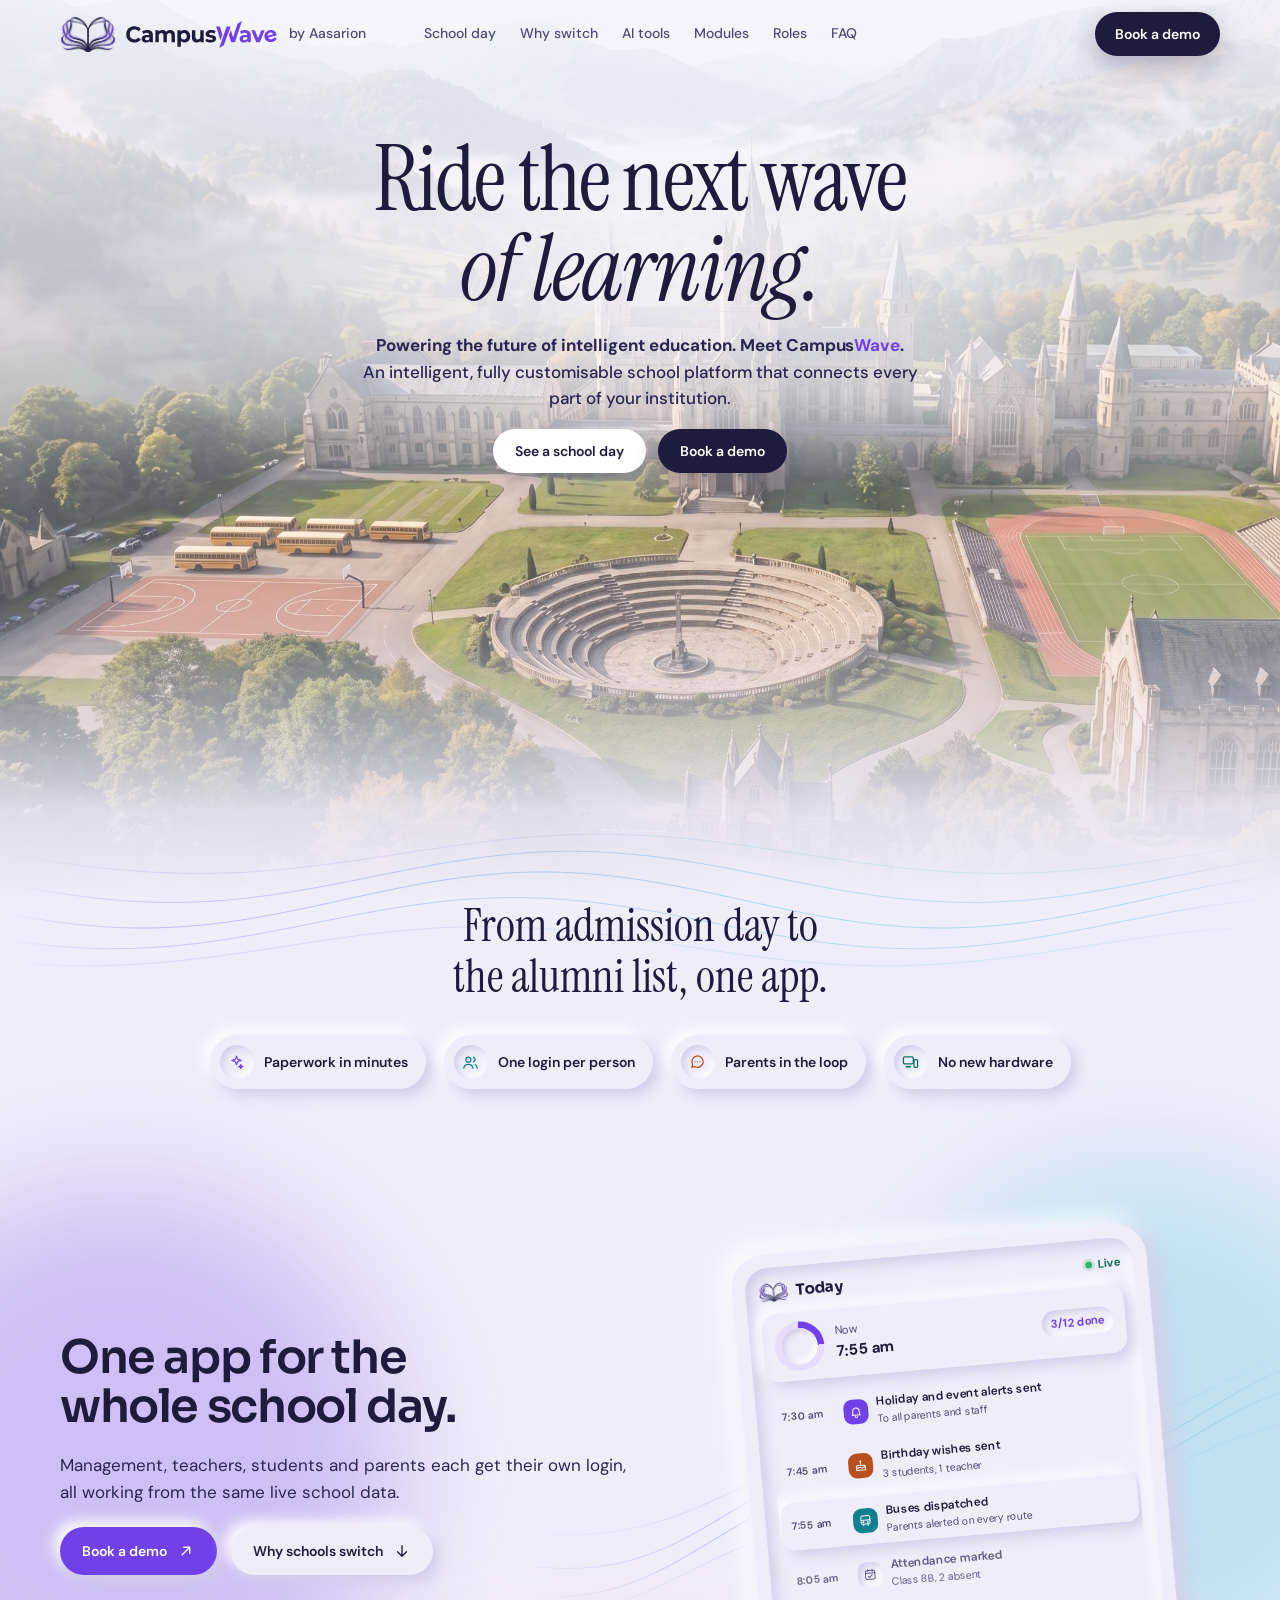
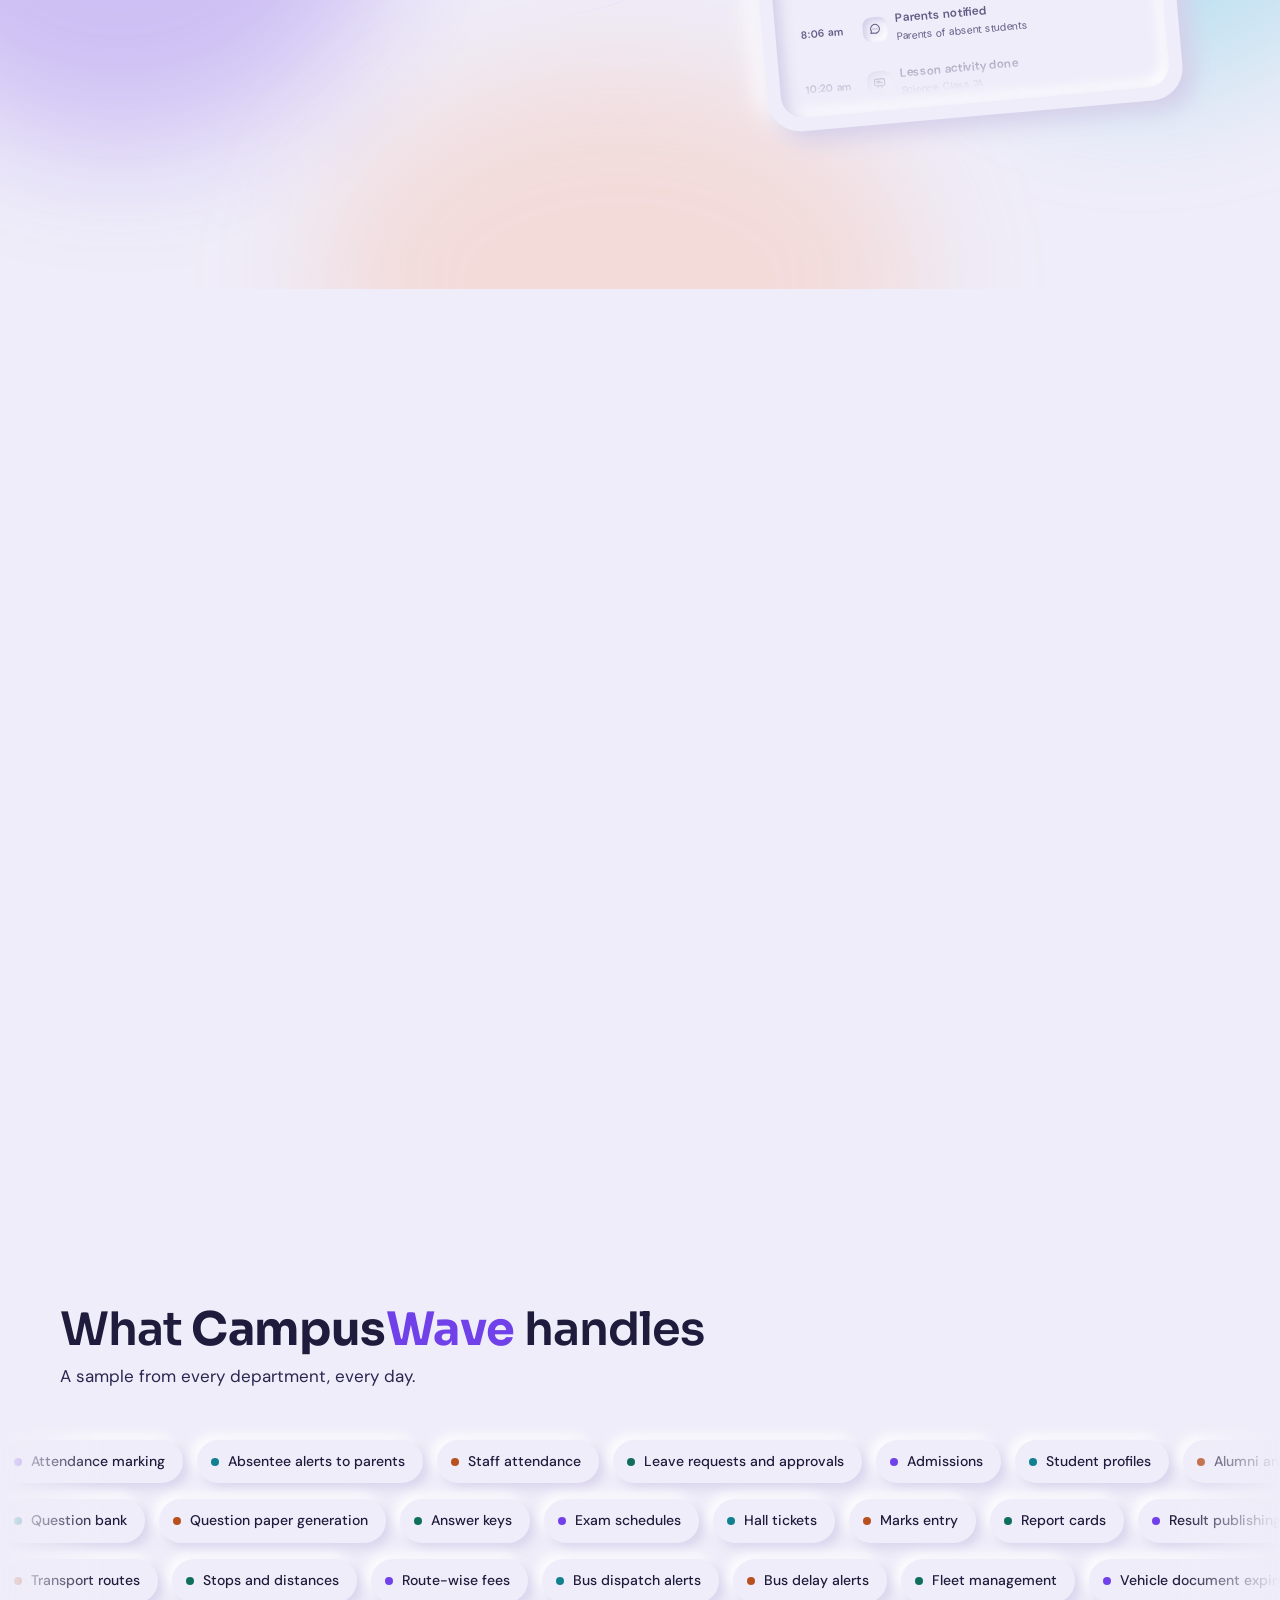
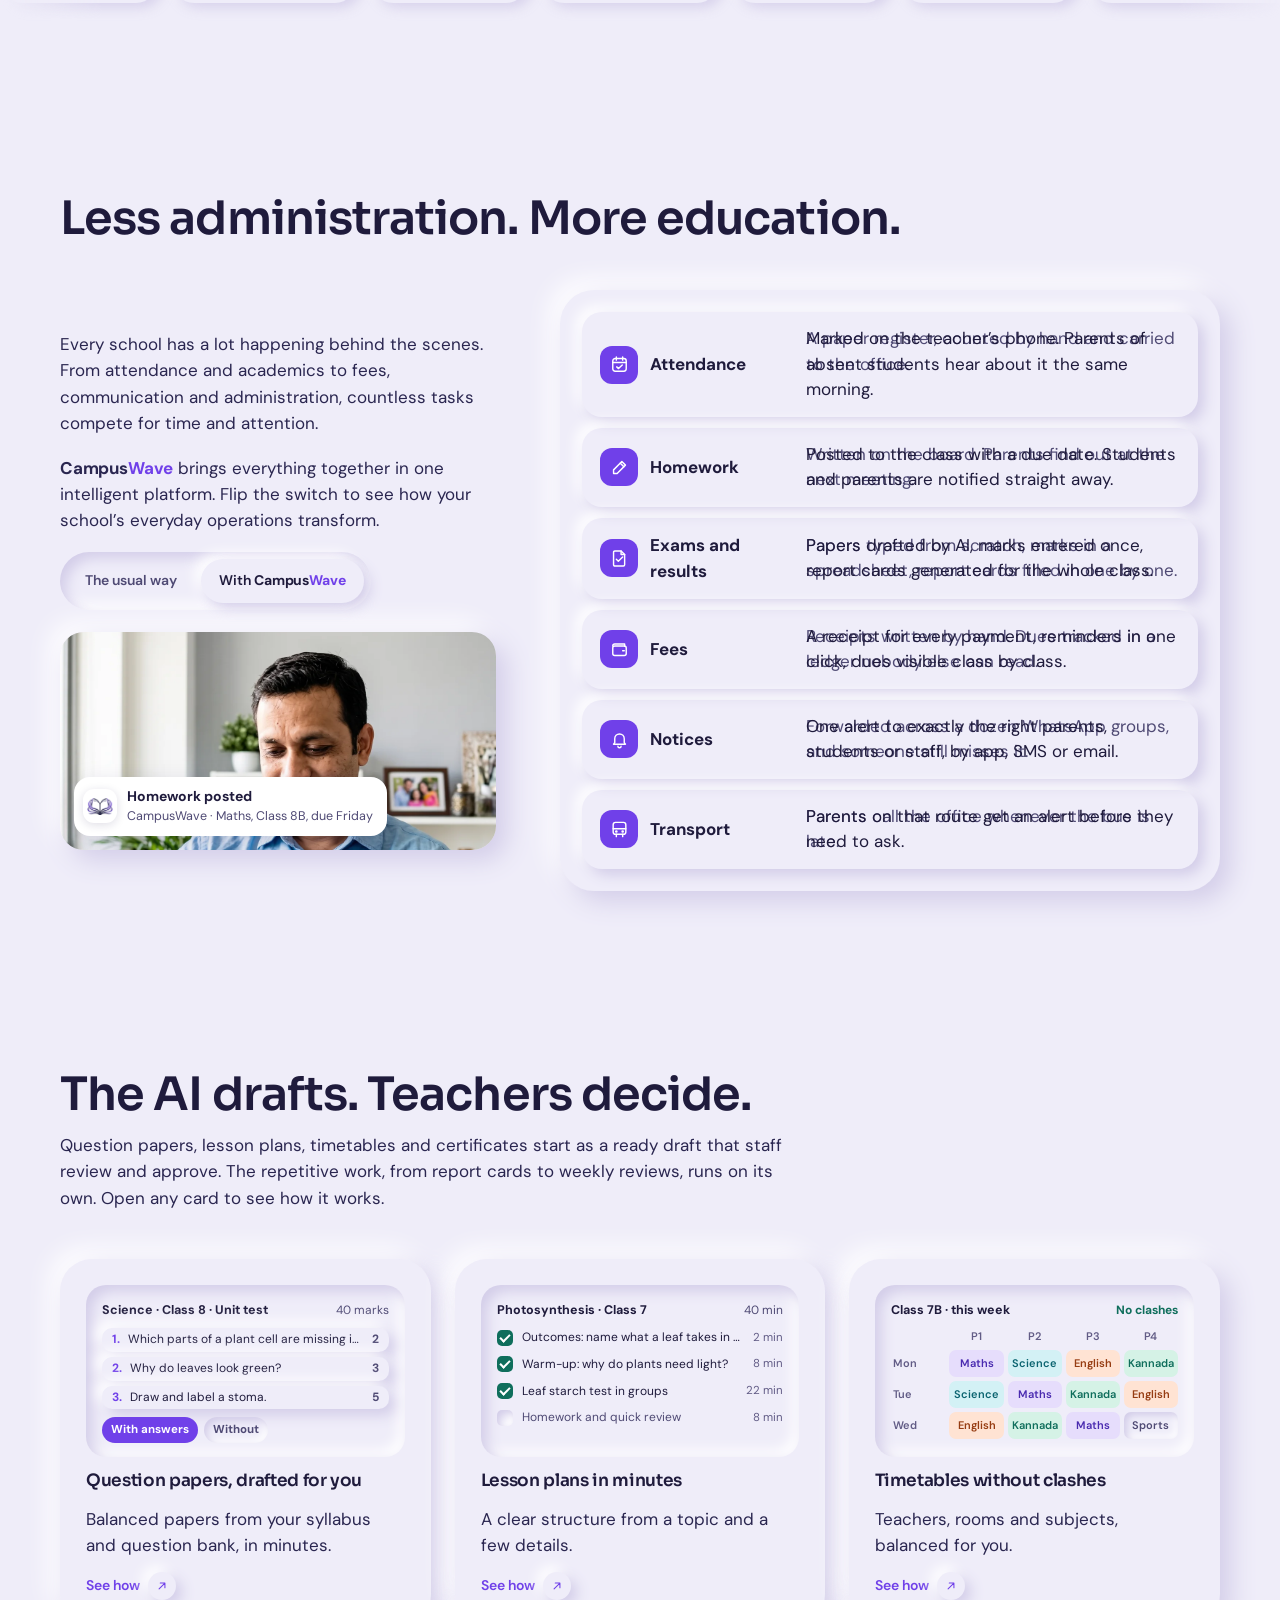
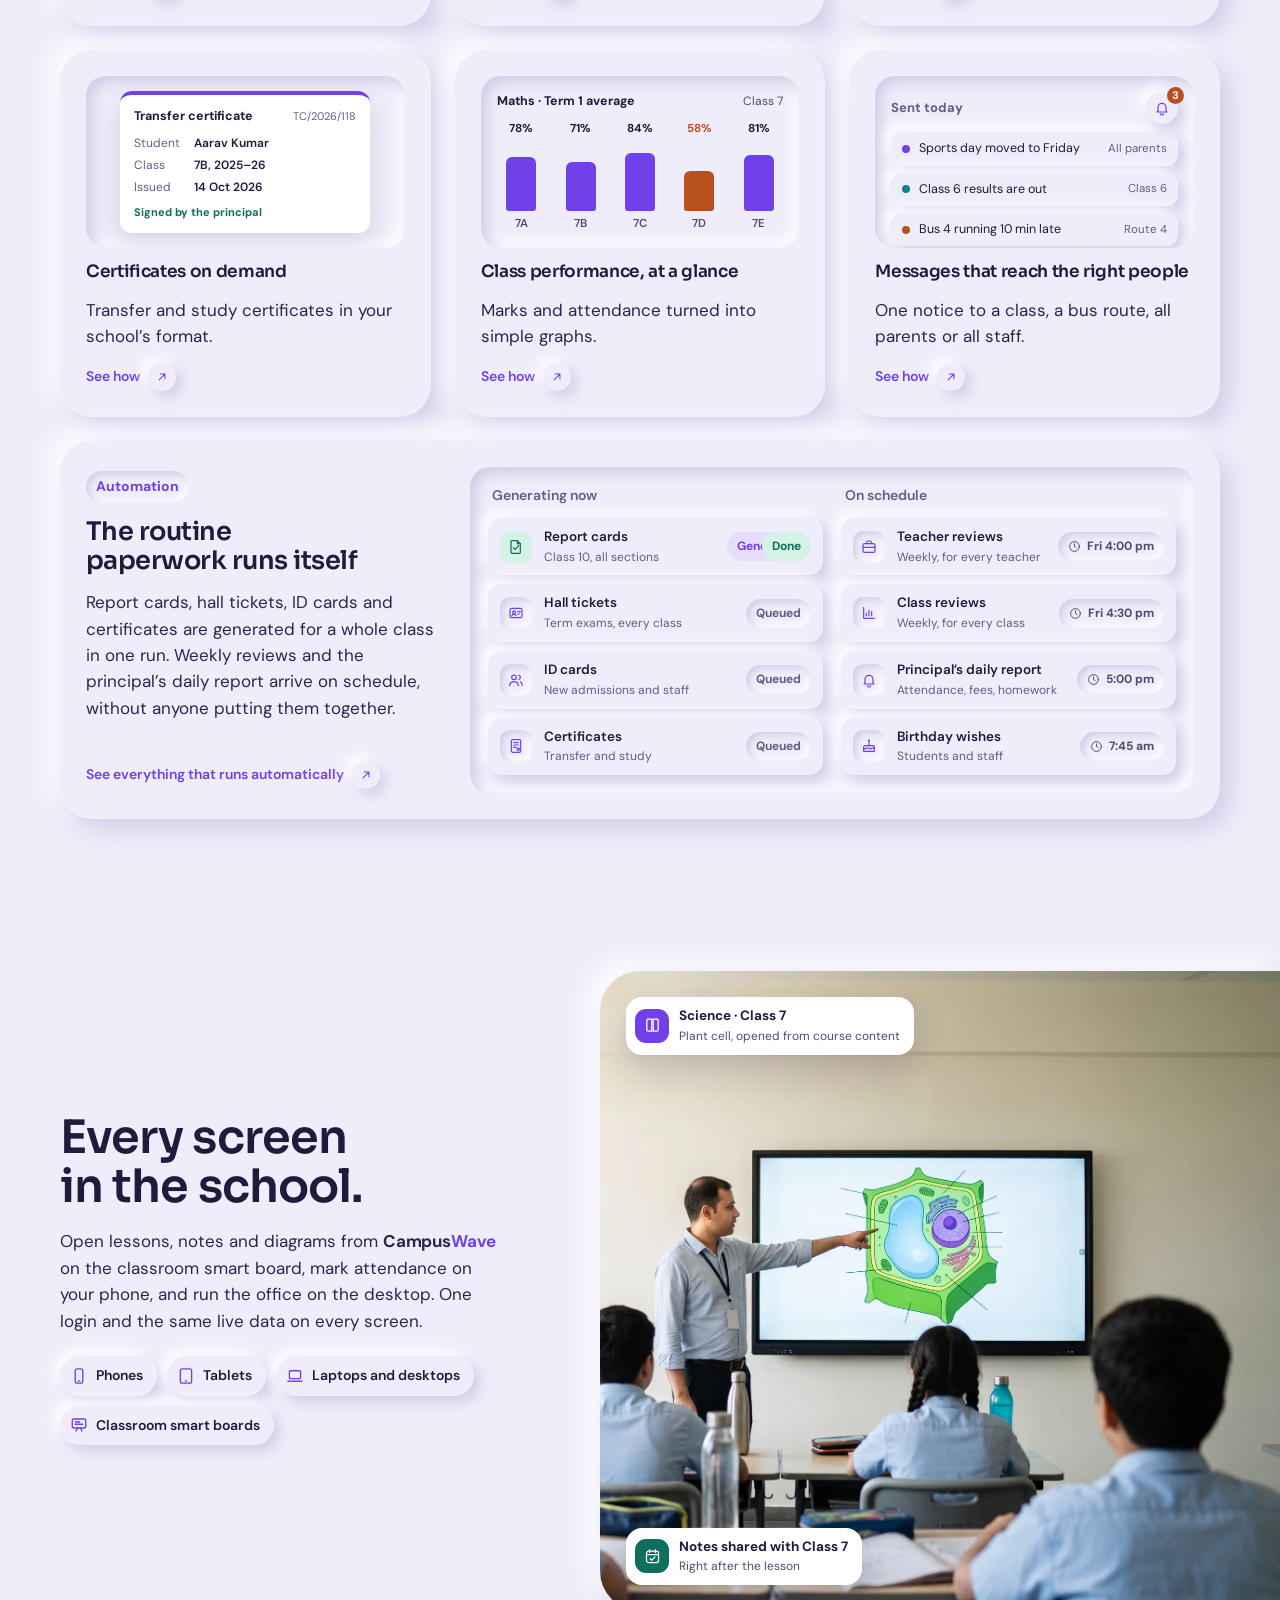
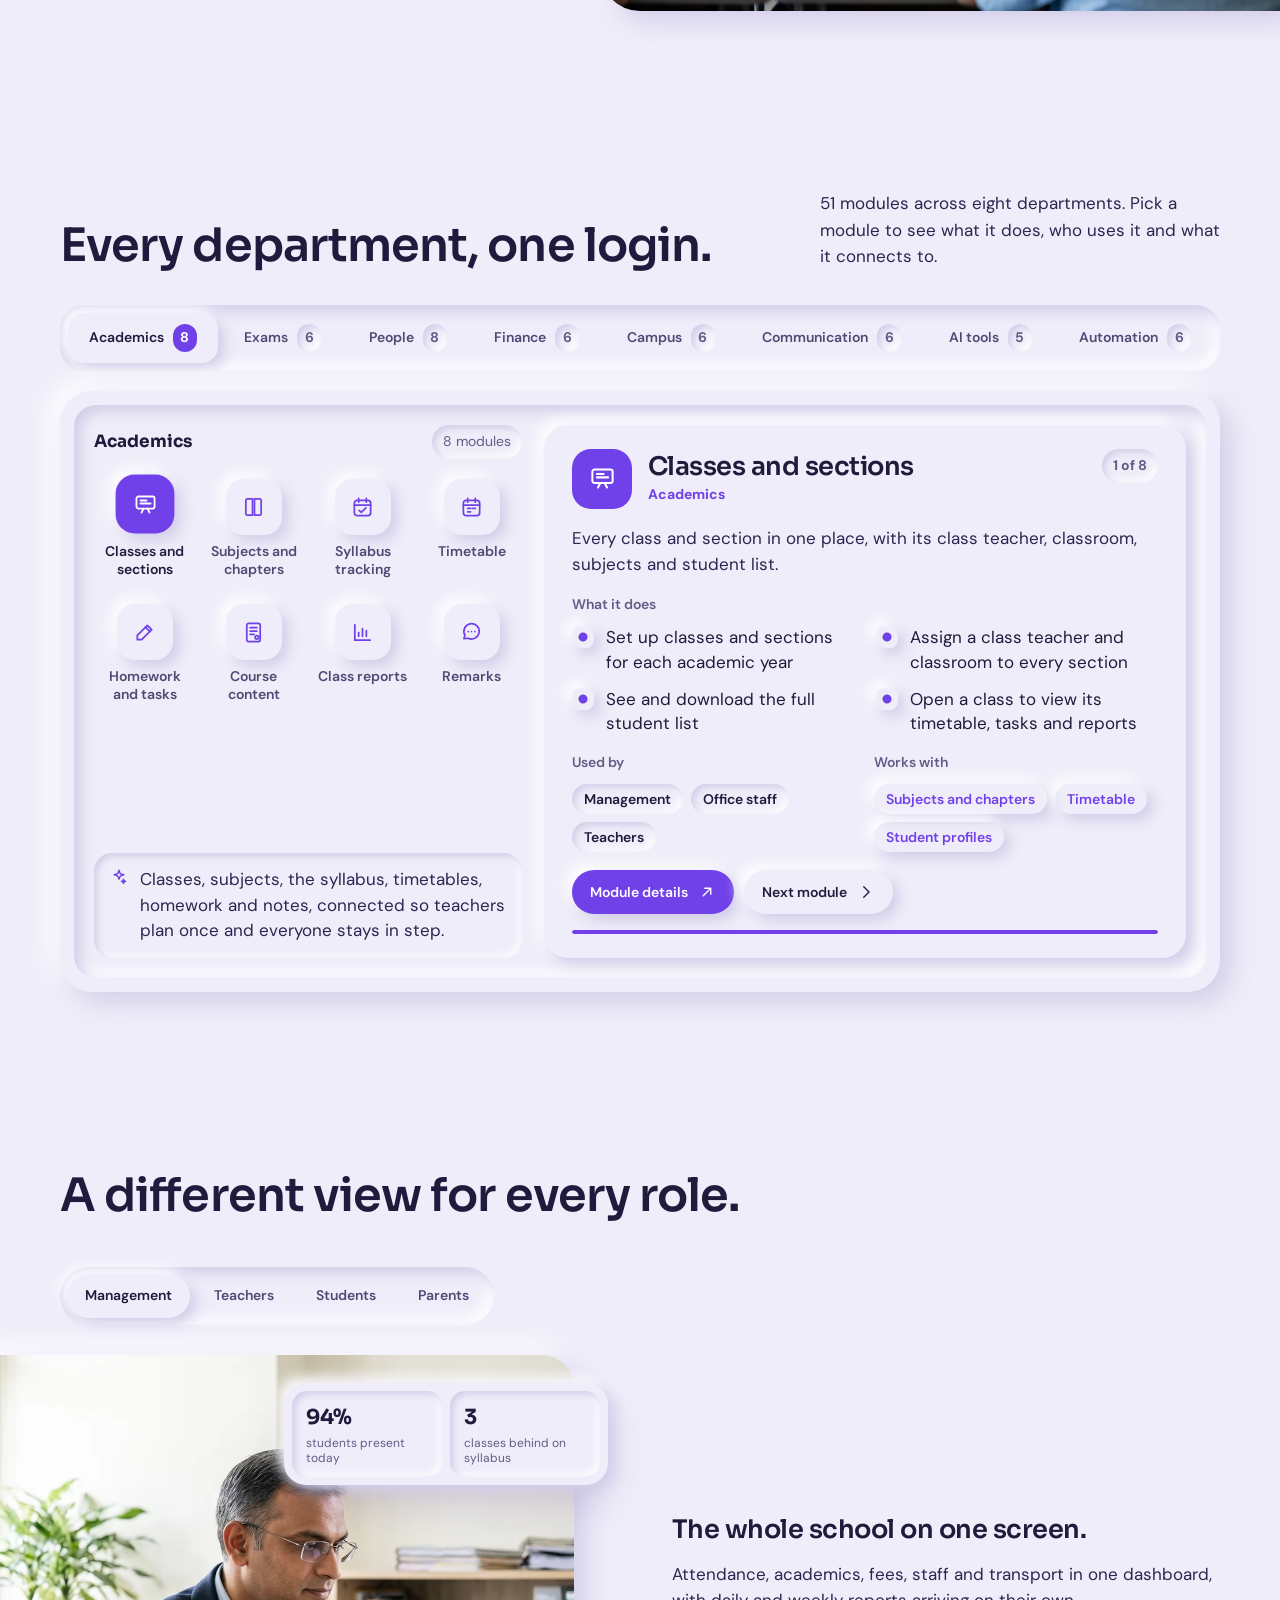
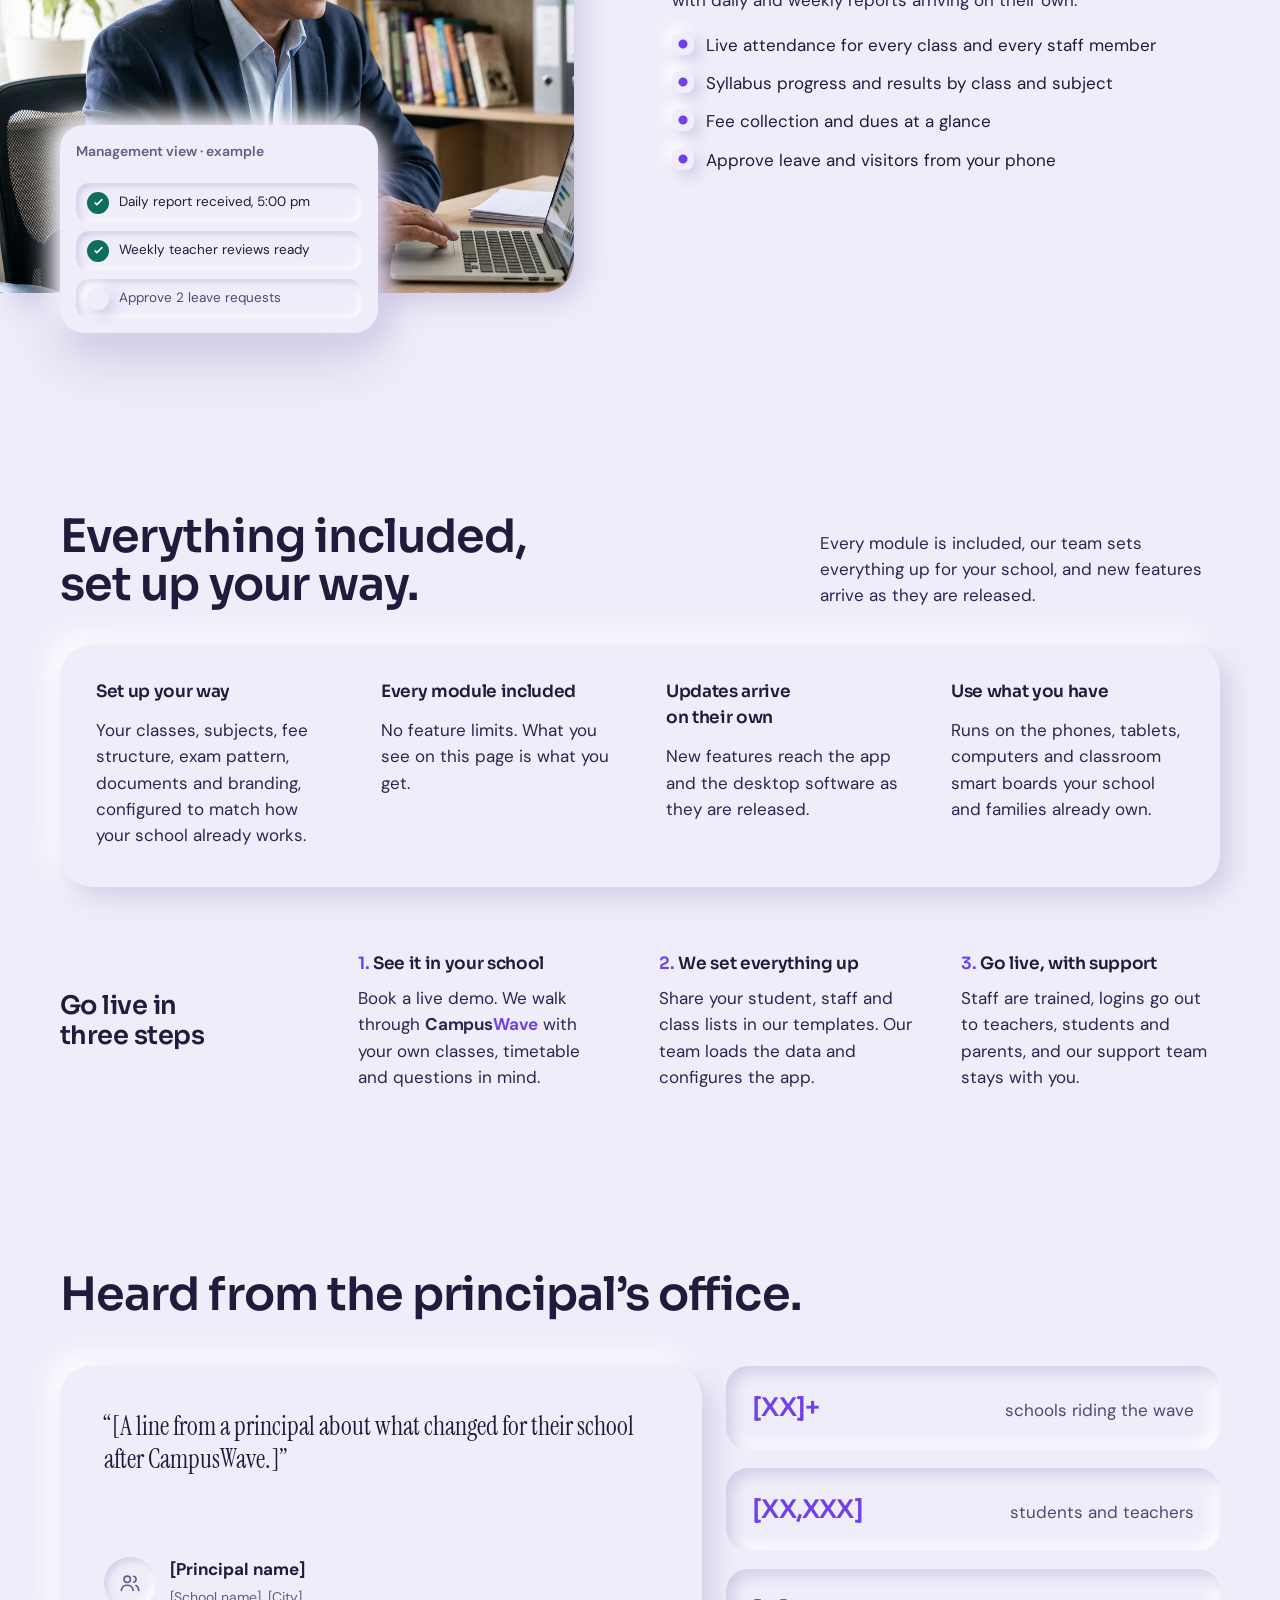
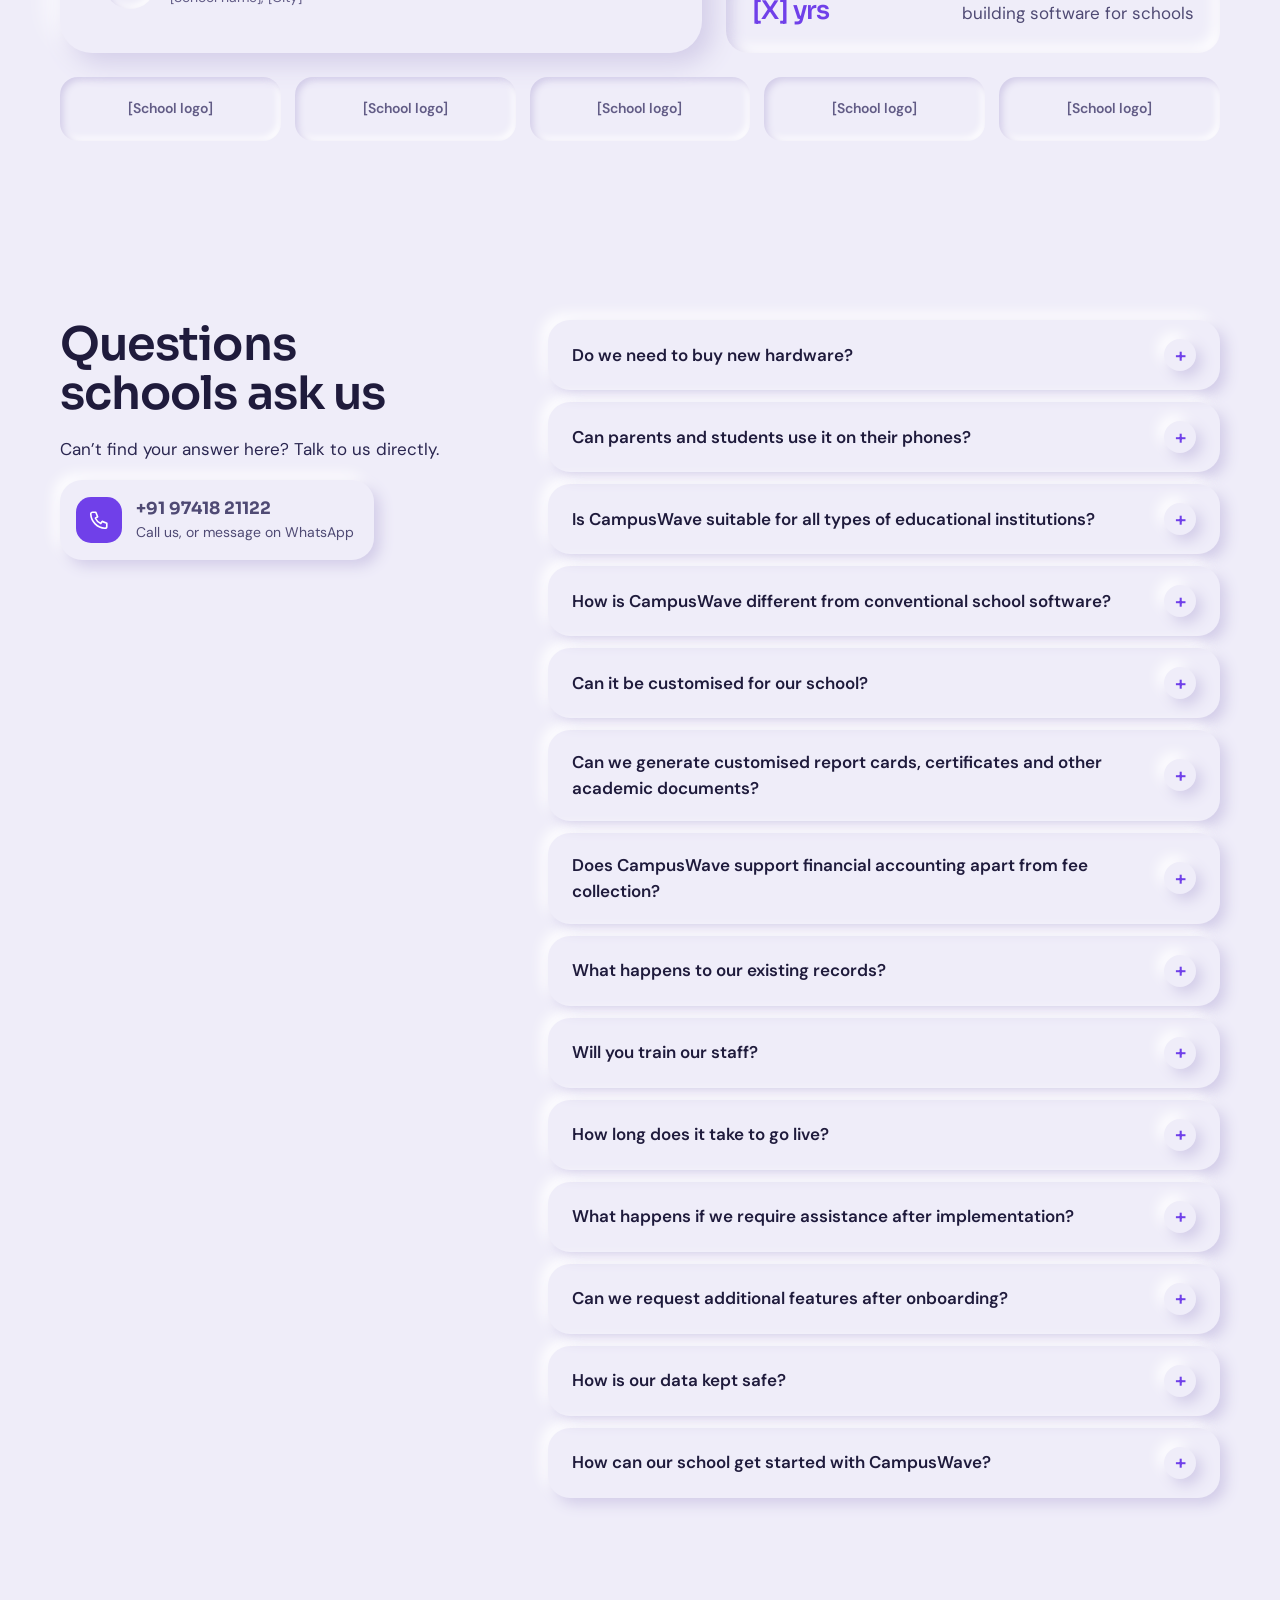
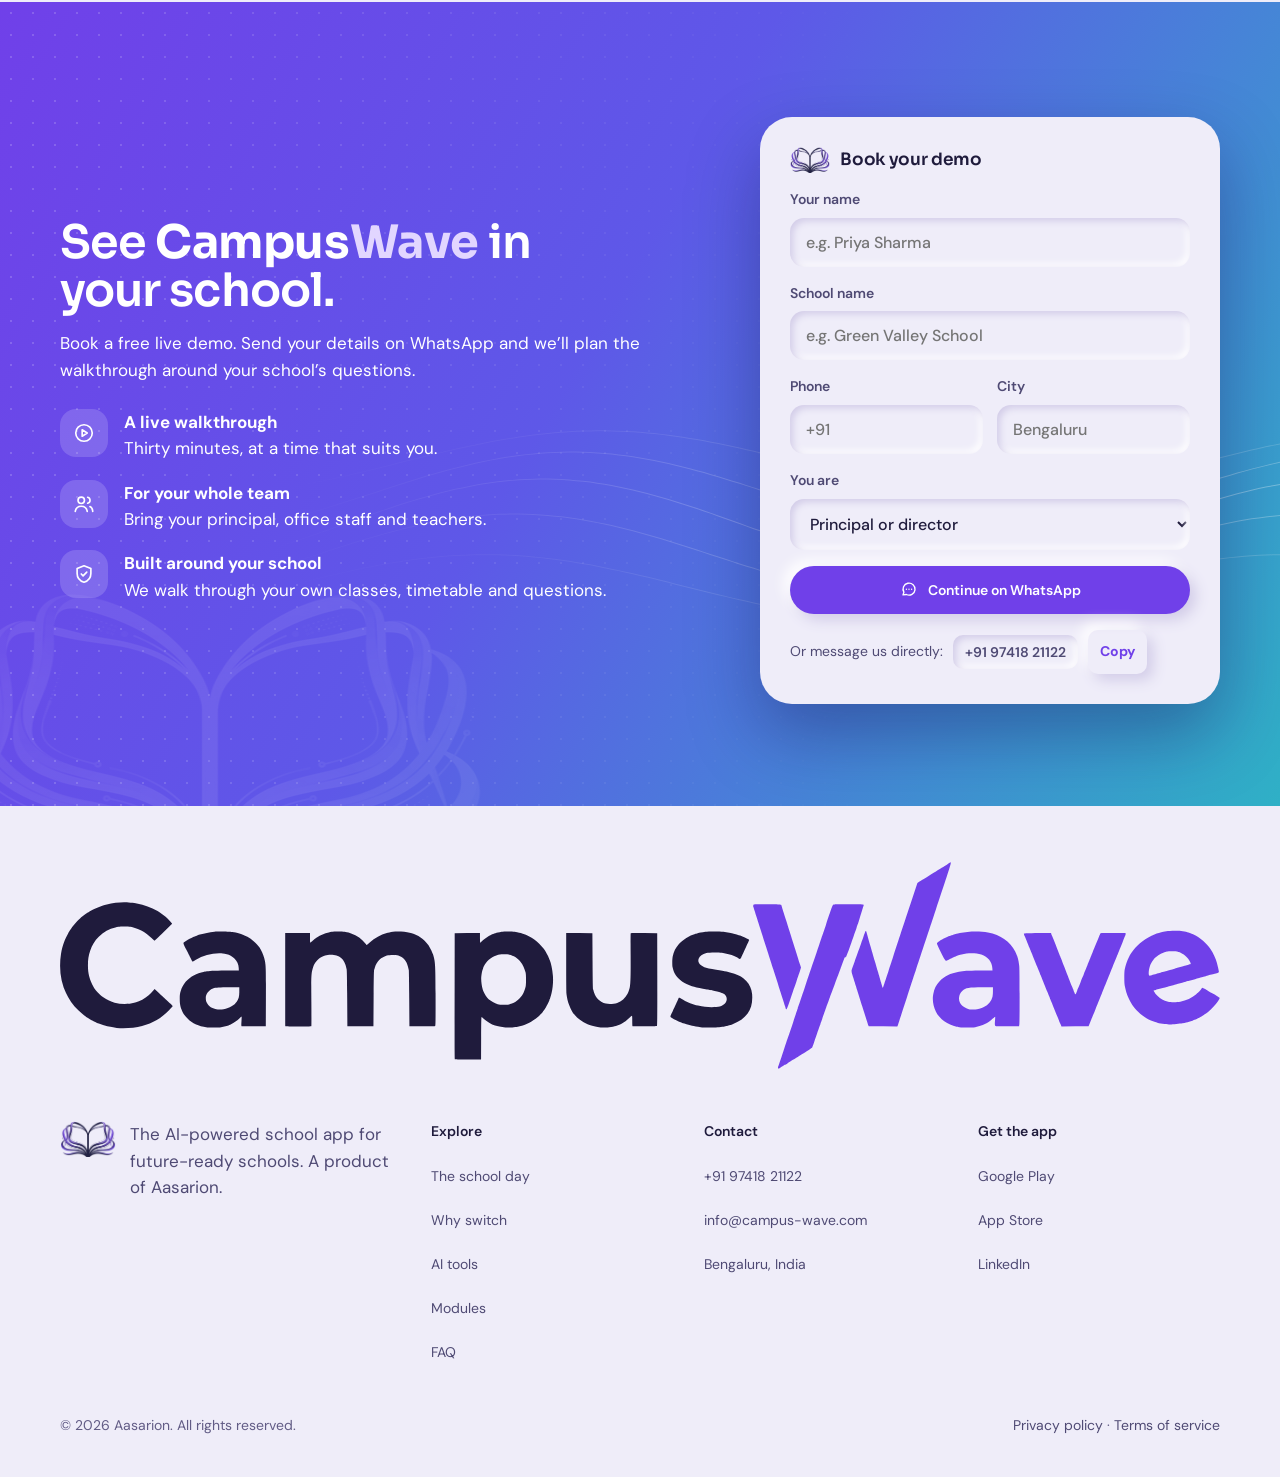
==== index.html @ 172c50f2 "Content update: new landing and story copy, Finance rebuilt as six categories, FAQs, 19-day go-live," ====
<!doctype html>
<html lang="en">
<head>
<meta charset="utf-8">
<meta name="viewport" content="width=device-width, initial-scale=1, viewport-fit=cover">
<meta name="theme-color" content="#EFEDF9">
<title>CampusWave – AI-powered school management app for schools in India | by Aasarion</title>
<meta name="robots" content="index, follow, max-image-preview:large">
<meta name="keywords" content="CampusWave, Campus Wave, school management app, school ERP, school app India, attendance app, fee management, AI question paper generator, Aasarion, Off-Look Innovations">
<link rel="canonical" href="https://campus-wave.com/">
<meta property="og:type" content="website">
<meta property="og:site_name" content="CampusWave">
<meta property="og:title" content="CampusWave · The AI-powered school app for future-ready schools">
<meta property="og:description" content="Attendance, homework, exams, fees, transport and parent updates in one app for management, teachers, students and parents.">
<meta property="og:url" content="https://campus-wave.com/">
<meta property="og:image" content="https://campus-wave.com/img/og-cover.jpg">
<meta name="twitter:card" content="summary_large_image">
<script type="application/ld+json">
{"@context":"https://schema.org","@graph":[
{"@type":"Organization","@id":"https://campus-wave.com/#org","name":"Aasarion","alternateName":["Off-Look Innovations LLP","Off-Look Innovations"],"url":"https://campus-wave.com/","logo":"https://campus-wave.com/img/apple-touch-icon.png","sameAs":["https://www.off-look-innovations.com/","https://in.linkedin.com/company/off-look-innovations","https://play.google.com/store/apps/details?id=com.offlook.school_app","https://apps.apple.com/in/app/off-look-innovations-school/id6760111711"],"email":"info@campus-wave.com","address":{"@type":"PostalAddress","addressLocality":"Bengaluru","addressRegion":"Karnataka","addressCountry":"IN"},"contactPoint":{"@type":"ContactPoint","telephone":"+91-97418-21122","contactType":"sales","availableLanguage":["en","kn"]}},
{"@type":"WebSite","@id":"https://campus-wave.com/#website","url":"https://campus-wave.com/","name":"CampusWave","alternateName":"Campus Wave","publisher":{"@id":"https://campus-wave.com/#org"},"inLanguage":"en"},
{"@type":"SoftwareApplication","@id":"https://campus-wave.com/#app","name":"CampusWave","alternateName":"Campus Wave school app","url":"https://campus-wave.com/","image":"https://campus-wave.com/img/og-cover.jpg","description":"The AI-powered school management app for future-ready schools: attendance, homework, exams and results, fees, transport, notices, AI-drafted question papers, timetables and certificates, for management, teachers, students and parents.","applicationCategory":"EducationalApplication","operatingSystem":"Android, iOS, Web","installUrl":["https://play.google.com/store/apps/details?id=com.offlook.school_app","https://apps.apple.com/in/app/off-look-innovations-school/id6760111711"],"privacyPolicy":"https://campus-wave.com/privacy.html","author":{"@id":"https://campus-wave.com/#org"},"featureList":["Attendance marked on the teacher's phone","Homework posted with parent notification","AI-drafted question papers and lesson plans","Clash-free timetables","Fee receipts and reminders","Transport alerts by route","Report cards, hall tickets and certificates generated per class","Daily principal's report"],"areaServed":"IN"}
]}
</script>
<link rel="icon" type="image/png" sizes="32x32" href="img/favicon-32.png">
<link rel="apple-touch-icon" href="img/apple-touch-icon.png">
<style>
@font-face{font-family:'Sora';font-style:normal;font-weight:100 800;font-display:swap;src:url(fonts/sora.woff2) format('woff2')}
@font-face{font-family:'DM Sans';font-style:normal;font-weight:100 1000;font-display:swap;src:url(fonts/dm-sans.woff2) format('woff2')}
@font-face{font-family:'Instrument Serif';font-style:normal;font-weight:400;font-display:swap;src:url(fonts/instrument-serif.woff2) format('woff2')}
@font-face{font-family:'Instrument Serif';font-style:italic;font-weight:400;font-display:swap;src:url(fonts/instrument-serif-italic.woff2) format('woff2')}
</style>
<meta name="description" content="CampusWave by Aasarion (Off-Look Innovations, Bengaluru) is the AI-powered school management app for schools in India: attendance, homework, exams, fees, transport, AI-drafted question papers and parent updates in one app for management, teachers, students and parents. 51 modules. Book a free demo.">
<style>
/* Light, soft-clay single page: photo landing with drifting mist, a sticky two-screen "school day",
   then raised neumorphic sections that settle into place as you scroll, ending in the demo band. */
:root{
  color-scheme:light;
  --base:#EFEDF9; --hi:#FFFFFF; --lo:#D2CCE8;
  --ink:#1F1B3C; --muted:#4F4A74; --faint:#625C86;
  --iris:#7040E9; --iris-soft:#E6DDFC; --aqua:#11808F; --aqua-soft:#D3F1F5; --peach:#B8501F; --peach-soft:#FFE3D3; --mint:#0F6E5C; --mint-soft:#D5F2E6;
  --glow-1:rgba(112,64,233,.26); --glow-2:rgba(54,194,214,.26); --glow-3:rgba(255,170,130,.26);
  --band-1:#7040E9; --band-2:#2FB0C6;
  --f-display:'Sora','Avenir Next','Segoe UI',sans-serif;
  --f-body:'DM Sans','Helvetica Neue',Arial,sans-serif;
  --f-accent:'Instrument Serif',Georgia,'Times New Roman',serif;
  --raise:10px 10px 26px var(--lo),-10px -10px 26px var(--hi);
  --raise-sm:6px 6px 14px var(--lo),-6px -6px 14px var(--hi);
  --press:inset 6px 6px 14px var(--lo),inset -6px -6px 14px var(--hi);
  --press-sm:inset 3px 3px 7px var(--lo),inset -3px -3px 7px var(--hi);
  --r-lg:32px; --r-md:22px;
  --text:#2A2650;
  --fs-sm:14px; --fs-ui:var(--fs-sm); --fs-body:17px; --fs-lead:var(--fs-body); --fs-sub:clamp(24px,2vw,28px); --fs-h2:clamp(30px,3.6vw,52px); --fs-display:clamp(46px,7vw,96px);
}
@property --v{syntax:'<number>'; inherits:false; initial-value:0}
*{box-sizing:border-box}
[hidden]{display:none !important}
html{scroll-behavior:smooth}
html,body{overflow-x:clip}
html:has(dialog[open]){overflow:hidden}
body{margin:0; background:var(--base); color:var(--ink); font-family:var(--f-body); font-size:17px; line-height:1.55; -webkit-font-smoothing:antialiased}
body::after{content:""; position:fixed; inset:0; z-index:-1; pointer-events:none; background:radial-gradient(60% 50% at 0% 10%,rgba(176,156,255,.20),transparent 70%),radial-gradient(50% 45% at 100% 40%,rgba(110,214,232,.18),transparent 70%),radial-gradient(60% 50% at 30% 100%,rgba(255,196,168,.18),transparent 70%)}
body::before{content:""; position:fixed; inset:0 0 auto; height:env(safe-area-inset-top,0px); z-index:60; background:var(--base)}
img{max-width:100%; display:block}
a{color:var(--iris)}
h1,h2,h3,h4{font-family:var(--f-display); font-weight:600; margin:0; text-wrap:balance; letter-spacing:-.02em}
p,ul,ol{margin:0}



.nw{white-space:nowrap}
.wrap{max-width:1200px; margin:0 auto; padding-left:max(20px,env(safe-area-inset-left,0px)); padding-right:max(20px,env(safe-area-inset-right,0px))}

.lead{font-size:var(--fs-lead); color:var(--text); max-width:62ch; text-wrap:pretty}
.lbl{display:block; font-family:var(--f-body); font-size:var(--fs-sm); font-weight:600; letter-spacing:0; text-transform:none; color:var(--faint); margin-bottom:10px}
.sec{position:relative; padding-block:clamp(88px,9vw,124px) clamp(40px,5vw,72px)}
@media (min-width:901px) and (max-height:760px){ .sec{padding-top:92px} }
.sec-head{display:flex; flex-direction:column; gap:14px; margin-bottom:clamp(30px,4vw,48px)}
.sec-head h2{font-size:var(--fs-h2); line-height:1.05}
.sec-head.split{display:grid; grid-template-columns:minmax(0,1fr) minmax(0,400px); align-items:end; gap:14px 56px; margin-bottom:clamp(28px,3vw,36px)}
.sec-head.split > div{display:flex; flex-direction:column; gap:14px}
.sec-head.split h2{font-size:var(--fs-h2)}
@media (max-width:980px){ .sec-head.split{grid-template-columns:1fr} }
.sr-only{position:absolute; width:1px; height:1px; overflow:hidden; clip:rect(0 0 0 0); white-space:nowrap}
.skip{position:fixed; left:16px; top:12px; transform:translateY(-72px); z-index:100; padding:10px 16px; border-radius:12px; background:var(--ink); color:#fff; font-weight:600; text-decoration:none; transition:transform .2s cubic-bezier(.23,1,.32,1)}
.skip:focus{transform:none}
:focus-visible{outline:2px solid var(--iris); outline-offset:3px}

/* buttons */
.btn{appearance:none; border:0; cursor:pointer; font:600 var(--fs-ui)/1 var(--f-body); color:var(--ink); background:var(--base); padding:15px 22px; border-radius:999px; box-shadow:var(--raise-sm); display:inline-flex; align-items:center; justify-content:center; gap:10px; text-decoration:none; white-space:nowrap; transition:box-shadow .2s, transform .16s cubic-bezier(.23,1,.32,1), background .3s, color .3s}

.btn:active{box-shadow:var(--press-sm); transform:scale(.97)}
.btn-primary{background:var(--iris); color:#fff; box-shadow:var(--raise-sm)}
.btn-light{background:#fff; box-shadow:0 8px 24px rgba(30,24,80,.12)}
.btn-ink{background:var(--ink); color:#fff; box-shadow:0 10px 26px rgba(27,24,56,.28)}
.btn svg{width:18px; height:18px}
.ico{width:22px; height:22px; fill:none; stroke:currentColor; stroke-width:1.8; stroke-linecap:round; stroke-linejoin:round}

/* content that starts below the fold rises in when it arrives */
.reveal{transition:opacity .8s ease, transform .8s cubic-bezier(.2,.8,.2,1)}
.reveal.pre{opacity:0; transform:translateY(32px)}

/* ---------- nav ---------- */
.nav{position:sticky; top:env(safe-area-inset-top,0px); z-index:50}
.nav > .wrap{position:relative}
.nav::before{content:""; position:absolute; inset:0 0 -28px; z-index:-1; pointer-events:none; background:linear-gradient(180deg,color-mix(in srgb,var(--base) 88%,transparent) 0%,color-mix(in srgb,var(--base) 70%,transparent) 60%,transparent 100%); backdrop-filter:blur(14px); -webkit-backdrop-filter:blur(14px); -webkit-mask-image:linear-gradient(180deg,#000 55%,transparent); mask-image:linear-gradient(180deg,#000 55%,transparent); opacity:0; transition:opacity .4s}
.nav.scrolled::before{opacity:1}
.nav.on-band::before{background:linear-gradient(90deg,rgba(106,75,255,.94),rgba(92,96,240,.92) 50%,rgba(66,150,212,.9))}
.nav-bar{display:grid; grid-template-columns:1fr auto 1fr; align-items:center; gap:16px; padding-block:12px; min-height:68px}
.nav-bar > :last-child{justify-self:end}
.brand{justify-self:start; display:flex; align-items:center; gap:10px; text-decoration:none; color:var(--ink); font-family:var(--f-display); font-weight:600; font-size:17px; white-space:nowrap; transition:color .3s}
.brand-mark{height:36px; width:auto; flex:none; display:block; transition:filter .3s}
.wordmark{height:27px; width:auto; flex:none; display:block; overflow:visible}
.cw{white-space:nowrap; font-weight:700; letter-spacing:-.01em}
.cw > span{color:var(--iris)}

.band .cw > span{color:#E2D6FF}
.nav.on-band .brand-mark{filter:brightness(0) invert(1)}
.nav.on-band .wordmark{--wm-a:#fff; --wm-b:#E2D6FF}
.brand small{font-family:var(--f-body); font-weight:500; font-size:var(--fs-sm); color:var(--muted); margin-left:2px; transition:color .3s}
.nav-bar .btn{padding:11px 20px; font-size:var(--fs-ui); font:600 var(--fs-ui)/1 var(--f-body)}
.nav-links{display:flex; gap:2px}
.nav-links a{position:relative; color:var(--muted); text-decoration:none; font-size:var(--fs-ui); font-weight:500; padding:8px 11px; transition:color .3s}
.nav-links a:hover,.nav-links a.on{color:var(--ink)}
.nav-links a::after{content:""; position:absolute; left:50%; bottom:0; width:4px; height:4px; margin-left:-2px; border-radius:50%; background:var(--iris); opacity:0; transition:opacity .2s}
.nav-links a.on::after{opacity:1}
.nav.on-band .brand,.nav.on-band .brand small,.nav.on-band .nav-links a{color:#fff; font-size:var(--fs-ui)}
.nav.on-band .nav-links a::after{background:#fff}
.nav.on-band .btn-ink{background:#fff; color:var(--ink); box-shadow:0 8px 22px rgba(20,10,80,.25)}
.nav-end{display:flex; align-items:center; gap:10px}
.nav .menu-btn{display:none; width:44px; height:44px; background:var(--base)}
.menu{position:absolute; top:calc(100% - 4px); right:max(20px,env(safe-area-inset-right,0px)); width:min(320px,calc(100vw - 32px)); padding:10px; border-radius:24px; background:var(--base); box-shadow:var(--raise),0 24px 60px rgba(40,24,120,.18); display:grid; gap:2px; transform-origin:top right; animation:pop .2s cubic-bezier(.23,1,.32,1)}
.menu a{display:flex; justify-content:space-between; align-items:center; padding:13px 14px; border-radius:14px; color:var(--ink); text-decoration:none; font-weight:600; font-size:var(--fs-body)}
.menu a:hover,.menu a.on{background:var(--base); box-shadow:var(--press-sm)}
.menu a.on::after{content:""; width:7px; height:7px; border-radius:50%; background:var(--iris)}
.menu a.go{margin-top:6px; justify-content:center; color:#fff; background:var(--iris); box-shadow:none}
.nav.on-band .menu-btn{background:rgba(255,255,255,.16); color:#fff; box-shadow:none}
@media (max-width:1060px){ .nav-links{display:none} .nav-bar{grid-template-columns:1fr auto} .nav .menu-btn{display:grid} }
@media (max-width:600px){ .nav-bar .btn{padding:11px 16px; font-size:var(--fs-ui); font:600 var(--fs-ui)/1 var(--f-body)} .brand small{display:none; font-size:var(--fs-sm)} .nav .brand-mark{height:30px} .nav .wordmark{height:22px} }
@media (max-width:400px){ .nav-bar{gap:8px} .brand{font-size:16px; gap:6px} .nav .brand-mark{height:27px} .nav .wordmark{height:19px} .nav-end{gap:8px} .nav .menu-btn{width:44px; height:44px} .nav-bar .btn{padding:10px 13px; font-size:var(--fs-ui); font:600 var(--fs-ui)/1 var(--f-body)} .nav-bar .btn .xs-hide{display:none} }

/* ---------- landing ---------- */
.landing{position:relative; height:100vh; height:100svh; min-height:620px; margin-top:-68px; overflow:hidden; isolation:isolate}
.landing .scene{position:absolute; inset:0; z-index:-2}
.landing .scene img{width:100%; height:100%; object-fit:cover; object-position:50% 60%}
.landing::before{content:""; position:absolute; inset:0; z-index:-1; background:
  linear-gradient(180deg,rgba(246,245,252,.92) 0%,rgba(246,245,252,.74) 24%,rgba(246,245,252,.50) 44%,rgba(246,245,252,.22) 60%,rgba(246,245,252,0) 72%),
  linear-gradient(0deg,var(--base) 0%,rgba(239,237,249,.92) 10%,rgba(239,237,249,.55) 24%,rgba(239,237,249,0) 42%)}
.mist{position:absolute; left:0; right:0; pointer-events:none; background:url(img/mist.webp) repeat-x; background-size:auto 100%; will-change:background-position}
.mist.m0{top:-4%; height:74%; opacity:.34; background-size:auto 115%; animation:mistdrift 110s linear infinite, mistwave 14s ease-in-out infinite}
.mist.m1{top:34%; height:20%; opacity:.18; animation:mistdrift 140s linear infinite, mistwave 18s ease-in-out infinite -6s}
.mist.m2{top:50%; height:14%; opacity:.12; background-size:auto 150%; background-position:-900px 0; animation:mistdrift2 200s linear infinite, mistwave 16s ease-in-out infinite -3s; filter:blur(2px)}
.mist.m3{top:22%; height:12%; opacity:.10; background-size:auto 160%; background-position:-1500px 0; animation:mistdrift3 170s linear infinite}
@keyframes mistdrift{from{background-position:0 0} to{background-position:-2400px 0}}
@keyframes mistdrift2{from{background-position:-900px 0} to{background-position:-3300px 0}}
@keyframes mistdrift3{from{background-position:-1500px 0} to{background-position:-3900px 0}}
@keyframes mistwave{0%,100%{transform:translateY(0)} 50%{transform:translateY(14px)}}
.land-copy{position:absolute; left:0; right:0; top:clamp(96px,15vh,150px); display:flex; flex-direction:column; align-items:center; text-align:center; gap:clamp(14px,2vh,22px); opacity:calc(1 - var(--h,0)*1.6); transform:translateY(calc(var(--h,0)*-60px))}
.land-copy::before{content:""; position:absolute; left:50%; top:46%; width:min(1100px,110%); height:130%; translate:-50% -50%; z-index:-1; background:radial-gradient(closest-side,rgba(248,247,253,.7),rgba(248,247,253,.36) 55%,transparent); pointer-events:none}



.landing h1{font-family:var(--f-accent); font-weight:400; font-size:var(--fs-display); line-height:1; letter-spacing:-.02em; color:var(--ink)}
.landing h1 em{display:block; font-style:italic}
.landing .lead{max-width:48ch; margin:0 auto; color:var(--text); font-weight:500; text-wrap:balance; font-size:var(--fs-lead)}
.land-ctas{display:flex; gap:12px; flex-wrap:wrap; justify-content:center}




@media (max-width:640px){ .landing .scene img{object-position:42% 60%} .mist{background-size:auto 80%} }

/* ---------- bridge ---------- */
.bridge{position:relative; z-index:3; padding-block:0 8px}
.wavelines{position:absolute; left:0; width:100%; pointer-events:none; overflow:hidden}
.wavelines path{fill:none; stroke-linecap:round; vector-effect:non-scaling-stroke}
.wavelines g{animation:drift var(--dur,26s) linear infinite}
@keyframes drift{to{transform:translateX(calc(-1 * var(--per,720px)))}}
.bridge .wavelines{top:-210px; height:420px; -webkit-mask-image:linear-gradient(90deg,transparent,#000 12%,#000 88%,transparent); mask-image:linear-gradient(90deg,transparent,#000 12%,#000 88%,transparent)}
.bridge-in{position:relative; display:flex; flex-direction:column; align-items:center; gap:clamp(22px,3vw,34px); text-align:center}
.bridge-line{font-family:var(--f-accent); font-size:var(--fs-h2); line-height:1.1; color:var(--ink); max-width:26ch; text-wrap:balance}
.bridge-line em{color:var(--iris)}
.pills{display:flex; flex-wrap:wrap; justify-content:center; gap:14px 18px}
.pills span{display:inline-flex; align-items:center; gap:10px; padding:10px 18px 10px 10px; border-radius:999px; background:var(--base); box-shadow:var(--raise-sm); font-size:var(--fs-ui); font-weight:600; color:var(--ink); animation:bob 6s ease-in-out infinite}
.pills span:nth-child(2){animation-delay:-1.5s} .pills span:nth-child(3){animation-delay:-3s} .pills span:nth-child(4){animation-delay:-4.5s}
.pills i{width:34px; height:34px; border-radius:50%; display:grid; place-items:center; box-shadow:var(--press-sm)}
.pills i svg{width:17px; height:17px}
@keyframes bob{50%{transform:translateY(-6px)}}
@media (max-width:520px){ .pills span{font-size:var(--fs-ui)} .bridge .wavelines{top:-150px; height:300px} }

/* ---------- intro: the school day (two screens of scroll) ---------- */
.intro{position:relative; height:200vh; height:200svh; margin-top:-12vh; margin-top:-12svh}
.intro .snap-pt{position:absolute; left:0; right:0; height:0; pointer-events:none; visibility:hidden}
.intro .sp1{top:12vh; top:12svh}
.intro .sp2{top:100vh; top:100svh}
.stage{position:sticky; top:0; height:100vh; height:100svh; overflow:hidden; display:flex; align-items:center}
.stage .blob{position:absolute; border-radius:50%; filter:blur(60px); pointer-events:none}
.stage .b1{width:560px; height:560px; left:-160px; top:22%; background:var(--glow-1)}
.stage .b2{width:520px; height:520px; right:-120px; top:20%; background:var(--glow-2)}
.stage .b3{width:600px; height:420px; left:25%; bottom:-200px; background:var(--glow-3)}
.stage-grid{position:relative; width:100%; display:grid; grid-template-columns:minmax(0,1.05fr) minmax(0,1fr); gap:clamp(20px,3vw,40px); align-items:center; padding-top:72px; padding-bottom:16px}
.copy{display:grid; min-width:0}
.copy > .state{grid-area:1/1; display:flex; flex-direction:column; gap:22px}


@keyframes beat{50%{box-shadow:0 0 0 8px transparent}}
.state h2{font-size:var(--fs-h2); line-height:1.05; letter-spacing:-.03em}
.state .lead{font-size:var(--fs-lead); color:var(--text)}
.ctas{display:flex; flex-wrap:wrap; gap:14px}
.visual{position:relative; aspect-ratio:1/1; width:100%; max-width:min(100%, calc(100svh - 150px)); justify-self:center; min-width:0}
.visual .vwave{left:-30%; width:160%; top:22%; height:60%; transform:rotate(calc(-12deg + var(--p,0)*12deg)); -webkit-mask-image:radial-gradient(closest-side,#000 55%,transparent); mask-image:radial-gradient(closest-side,#000 55%,transparent)}

.o1{width:17%; left:0; top:4%}
.o2{width:15%; right:0; bottom:2%; animation-delay:-3s}
.o3{width:16%; right:4%; top:0; animation-delay:-1.5s}

.console{--rot:-5deg; position:absolute; left:52%; top:52%; width:80%; height:92%; translate:-50% -50%; padding:14px; border-radius:34px; background:var(--base); box-shadow:var(--raise); transform:rotate(calc(var(--rot) * (1 - var(--p,0)))) scale(calc(.95 + var(--p,0)*.05)); display:flex}
.screen{flex:1; min-width:0; border-radius:24px; box-shadow:var(--press); padding:14px; display:flex; flex-direction:column; gap:10px; overflow:hidden}
.scr-top{display:flex; justify-content:space-between; align-items:center}
.scr-top b{font-family:var(--f-display); font-size:16px}
.app-id{display:flex; align-items:center; gap:8px}
.app-ic{height:20px; width:auto; display:block}
.live{display:inline-flex; align-items:center; gap:6px; font-size:12px; font-weight:700; color:var(--mint)}
.live i{width:7px; height:7px; border-radius:50%; background:#2BB673; box-shadow:0 0 0 3px rgba(43,182,115,.2); animation:none}
.ring-row{display:flex; align-items:center; gap:12px; padding:10px 12px; border-radius:16px; box-shadow:var(--raise-sm)}
.ring{--v:0; width:52px; height:52px; border-radius:50%; background:conic-gradient(var(--iris) calc(var(--v)*1%),var(--iris-soft) 0); display:grid; place-items:center; flex:none; transition:--v .4s}
.ring::after{content:""; width:38px; height:38px; border-radius:50%; background:var(--base); box-shadow:var(--press-sm)}
.ring-row p{font-size:12px; color:var(--muted)}
.ring-row strong{display:block; font-size:16px; font-variant-numeric:tabular-nums; white-space:nowrap}
.ring-row .cnt{margin-left:auto; font-size:12px; font-weight:700; color:var(--iris); padding:5px 10px; border-radius:999px; box-shadow:var(--press-sm); font-variant-numeric:tabular-nums; white-space:nowrap}
.feed{position:relative; flex:1; min-height:0; overflow:hidden; -webkit-mask-image:linear-gradient(180deg,#000 82%,transparent); mask-image:linear-gradient(180deg,#000 82%,transparent)}
.feed ol{list-style:none; margin:0; padding:3px 3px 40px; display:grid; gap:7px; transition:transform .6s cubic-bezier(.2,.8,.2,1)}
.fi{display:grid; grid-template-columns:auto auto minmax(0,1fr); align-items:center; gap:9px; padding:7px 10px; border-radius:12px; color:var(--faint); transition:background .35s, box-shadow .35s, color .35s}
.fi .ft{font-size:11px; font-weight:600; width:56px; white-space:nowrap; font-variant-numeric:tabular-nums}
.fi .fic{width:26px; height:26px; border-radius:9px; display:grid; place-items:center; box-shadow:var(--press-sm); transition:background .35s, color .35s, box-shadow .35s}
.fi .fic svg{width:14px; height:14px}
.fi .fx{min-width:0}
.fi b{display:block; font-size:12.5px; font-weight:600; white-space:nowrap; overflow:hidden; text-overflow:ellipsis}
.fi small{display:block; font-size:11px; white-space:nowrap; overflow:hidden; text-overflow:ellipsis}
.fi.done{color:var(--muted)} .fi.done b{color:var(--ink)}
.fi.done .fic{background:var(--c); color:#fff; box-shadow:none}
.fi.now{background:var(--base); box-shadow:var(--raise-sm)}



.c1{left:-2%; top:16%} .c2{right:-4%; top:30%} .c3{left:-2%; bottom:14%} .c4{right:-2%; bottom:20%}

@media (min-width:901px) and (max-height:820px){ .state h2{font-size:var(--fs-h2)} .state{gap:16px} .state .lead{font-size:var(--fs-lead); color:var(--text)} }
@media (min-width:901px) and (max-width:1180px){ .state h2{font-size:var(--fs-h2)} }
@media (max-width:900px){
  .stage-grid{grid-template-columns:1fr; gap:14px; padding-top:72px; padding-bottom:14px}
  .visual{order:-1; aspect-ratio:auto; width:100%; max-width:480px; height:clamp(170px, calc(100svh - var(--ch,380px) - 104px), 430px)}
  .visual .vwave{display:none}
  .console{--rot:-2deg; left:50%; top:50%; width:100%; height:100%; padding:10px; border-radius:26px}
  .o1{width:64px; left:-16px; top:-14px} .o2{width:56px; right:-14px; bottom:-12px} .o3{width:60px; right:16px; top:-22px}
  .screen{padding:12px; gap:8px; border-radius:18px}
  .ring-row{padding:8px 10px} .ring{width:42px; height:42px} .ring::after{width:30px; height:30px}
  .fi{padding:6px 8px; gap:8px} .fi .ft{width:50px; font-size:10.5px} .fi .fic{width:24px; height:24px} .fi b{font-size:12px} .fi small{font-size:10.5px}

  .state{gap:14px}
  .state h2{font-size:var(--fs-h2)}
}
@media (max-width:600px){ .state .ctas .btn:not(.btn-primary){display:none} }
@media (max-width:900px) and (max-height:760px){

  .state .ctas .btn:not(.btn-primary){display:none}
  .state .lead{font-size:var(--fs-lead); color:var(--text)}
  .state h2{font-size:var(--fs-h2)}
  .stage-grid{padding-top:66px; gap:12px}
}
@media (max-height:620px){ .intro{height:auto; margin-top:0} .intro .sp1{top:0} .intro .sp2{display:none} .stage{position:relative; height:auto; min-height:100svh; padding-block:24px} #stB{display:none} #stA{opacity:1 !important; transform:none !important} }

/* ---------- feature ticker ---------- */
.ticker{padding-block:clamp(88px,9vw,124px) clamp(24px,4vw,48px)}
.ticker-head{display:flex; justify-content:space-between; align-items:flex-end; gap:16px 40px; flex-wrap:wrap; margin-bottom:22px}
.ticker-head h2{font-size:var(--fs-h2); line-height:1.06}
.ticker-head p{color:var(--text); max-width:44ch; font-size:var(--fs-body)}
.rows{display:grid; gap:4px; overflow:hidden; padding-block:22px; -webkit-mask-image:linear-gradient(90deg,transparent,#000 8%,#000 92%,transparent); mask-image:linear-gradient(90deg,transparent,#000 8%,#000 92%,transparent)}
.row{padding-block:6px}
.rows .track{display:flex; gap:14px; width:max-content; animation:slide var(--t,90s) linear infinite}
.row.rev .track{animation-direction:reverse}
.rows:hover .track{animation-play-state:paused}
.feat{display:inline-flex; align-items:center; gap:9px; padding:11px 18px 11px 14px; border-radius:999px; background:var(--base); box-shadow:5px 5px 12px color-mix(in srgb,var(--lo) 80%,transparent),-5px -5px 12px var(--hi); font-size:var(--fs-ui); font-weight:500; white-space:nowrap}
.feat i{width:8px; height:8px; border-radius:50%; flex:none}
@keyframes slide{to{transform:translateX(-50%)}}

/* ---------- why switch: before / after ---------- */
.story-grid{display:grid; grid-template-columns:minmax(0,.86fr) minmax(0,1.3fr); gap:clamp(32px,5vw,64px); align-items:center}
.story-copy{display:flex; flex-direction:column; gap:18px; align-items:flex-start}
.story-copy h2{font-size:var(--fs-h2); line-height:1.06}
.story-photo{position:relative; margin:4px 0 0; width:100%; max-width:560px; aspect-ratio:2/1; border-radius:24px; overflow:hidden; background:var(--base); box-shadow:var(--raise)}
.story-photo img{width:100%; height:100%; object-fit:cover; object-position:50% 34%; filter:grayscale(.8) contrast(.96) brightness(1.03); transition:filter .4s cubic-bezier(.23,1,.32,1)}
#story[data-mode="new"] .story-photo img{filter:none}
.sp-toast{position:absolute; left:14px; bottom:14px; display:flex; align-items:center; gap:10px; padding:9px 14px 9px 9px; border-radius:16px; background:#fff; box-shadow:0 12px 30px rgba(30,24,80,.18); max-width:calc(100% - 28px)}
.sp-toast.pop{animation:toastpop .3s cubic-bezier(.23,1,.32,1)}
@keyframes toastpop{from{opacity:0; transform:translateY(10px) scale(.96)}}
.sp-ic{width:34px; height:34px; border-radius:11px; display:grid; place-items:center; color:#fff; background:#A29EBB; flex:none; transition:background .3s cubic-bezier(.23,1,.32,1)}
.sp-ic svg{width:17px; height:17px}
#story[data-mode="new"] .sp-ic{background:#fff; box-shadow:0 2px 10px rgba(30,24,80,.14)}
.sp-ic img{width:26px; height:auto; display:block}
.sp-t{min-width:0}
.sp-t b{display:block; font-size:14px; white-space:nowrap; overflow:hidden; text-overflow:ellipsis}
.sp-t small{display:block; font-size:12.5px; color:var(--muted); white-space:nowrap; overflow:hidden; text-overflow:ellipsis}
.cmp{padding:clamp(14px,2vw,22px); border-radius:34px; background:var(--base); box-shadow:var(--raise); display:grid; gap:11px}
.cmp-row{display:grid; grid-template-columns:minmax(140px,188px) minmax(0,1fr); gap:18px; align-items:center; padding:14px 18px; border-radius:20px; box-shadow:var(--press-sm); transition:box-shadow .3s cubic-bezier(.23,1,.32,1) calc(var(--k)*50ms)}
.cmp[data-mode="new"] .cmp-row{box-shadow:var(--raise-sm)}
.cmp-k{display:flex; align-items:center; gap:12px; font-weight:700; font-size:var(--fs-body)}
.cmp-k .ci{width:38px; height:38px; border-radius:12px; display:grid; place-items:center; flex:none; box-shadow:var(--raise-sm); color:var(--muted); transition:background .3s cubic-bezier(.23,1,.32,1) calc(var(--k)*50ms), color .3s cubic-bezier(.23,1,.32,1) calc(var(--k)*50ms), box-shadow .3s cubic-bezier(.23,1,.32,1) calc(var(--k)*50ms)}
.cmp-k .ci svg{width:19px; height:19px}
.cmp[data-mode="new"] .cmp-k .ci{background:var(--iris); color:#fff; box-shadow:none}
.cmp-v{display:grid; min-width:0}
.cmp-v p{grid-area:1/1; font-size:var(--fs-body); line-height:1.5; transition:opacity .3s cubic-bezier(.23,1,.32,1) calc(var(--k)*50ms), transform .3s cubic-bezier(.23,1,.32,1) calc(var(--k)*50ms)}
.cmp-v .old{color:var(--muted)}
.cmp-v .new{color:var(--ink); opacity:0; transform:translateY(10px)}
.cmp[data-mode="new"] .cmp-v .old{opacity:0; transform:translateY(-10px); color:var(--muted)}
.cmp[data-mode="new"] .cmp-v .new{opacity:1; transform:none}
@media (max-width:1100px){ .story-grid{grid-template-columns:1fr} }
@media (max-width:640px){
  .cmp-row{grid-template-columns:1fr; gap:8px; padding:14px 16px}
  .cmp-seg{display:grid; grid-template-columns:1fr 1fr; width:100%; border-radius:22px}
  .cmp-seg button{text-align:center; padding:11px 8px; font-size:var(--fs-ui)}
}

/* segmented control (shared) */
.seg{display:inline-flex; gap:6px; padding:7px; border-radius:999px; box-shadow:var(--press); flex-wrap:wrap; max-width:100%}
.seg button{all:unset; box-sizing:border-box; cursor:pointer; font-weight:600; font-size:var(--fs-ui); padding:11px 18px; border-radius:999px; color:var(--muted); transition:box-shadow .25s, color .25s, background .25s}
.seg button[aria-selected="true"],.seg button[aria-pressed="true"]{color:var(--ink); background:var(--base); box-shadow:var(--raise-sm)}
.seg button:focus-visible{outline:2px solid color-mix(in srgb,var(--iris) 60%,transparent); outline-offset:2px}

/* ---------- AI tools + automation bento ---------- */
.bento{display:grid; grid-template-columns:repeat(6,minmax(0,1fr)); gap:24px}
.w{all:unset; box-sizing:border-box; cursor:pointer; position:relative; display:flex; flex-direction:column; gap:14px; padding:26px; border-radius:var(--r-lg); background:var(--base); box-shadow:var(--raise); transition:transform .3s cubic-bezier(.2,.8,.2,1), box-shadow .3s; min-width:0; overflow:hidden}
.w::before{content:""; position:absolute; inset:0; border-radius:inherit; pointer-events:none; background:radial-gradient(420px circle at var(--mx,50%) var(--my,-30%),rgba(255,255,255,.65),transparent 45%); opacity:0; transition:opacity .3s}


.w:active{box-shadow:var(--press)}
.w:focus-visible{outline:2px solid var(--iris); outline-offset:4px}
.w h3{font-size:var(--fs-lead); line-height:1.2}
.w p{font-size:var(--fs-body); color:var(--text)}
.w .tag{align-self:flex-start; font-size:var(--fs-sm); font-weight:700; letter-spacing:0; text-transform:none; color:var(--iris); padding:5px 10px; border-radius:999px; box-shadow:var(--press-sm)}
.w .more{margin-top:auto; display:inline-flex; align-items:center; gap:8px; font-size:var(--fs-ui); font-weight:600; color:var(--iris)}
.w .more span{width:28px; height:28px; border-radius:50%; box-shadow:var(--raise-sm); display:grid; place-items:center; transition:transform .3s}
.w .more span svg{width:14px; height:14px}

.w .viz{border-radius:20px; box-shadow:var(--press); padding:16px; height:172px; position:relative; overflow:hidden}
.w1,.w2,.w3,.w4,.w5,.w6{grid-column:span 2}
.w7{grid-column:1 / -1}
@media (max-width:1000px){ .w1,.w2,.w3,.w4,.w5,.w6{grid-column:span 3} }
@media (max-width:640px){ .bento{grid-template-columns:minmax(0,1fr); gap:20px} .w1,.w2,.w3,.w4,.w5,.w6,.w7{grid-column:auto} }






/* messages */
.alerts{display:flex; flex-direction:column; gap:8px; padding:12px 16px 16px}
.al-top{display:flex; align-items:center; justify-content:space-between; font-size:13px; font-weight:700; letter-spacing:0; text-transform:none; color:var(--faint)}
.bell{position:relative; width:32px; height:32px; border-radius:50%; background:var(--base); box-shadow:var(--raise-sm); display:grid; place-items:center; color:var(--iris); flex:none}
.bell svg{width:16px; height:16px; animation:ring 3s infinite; transform-origin:50% 10%}
.bell::before,.bell::after{content:""; position:absolute; inset:0; border-radius:50%; border:2px solid var(--iris); opacity:0; animation:pulse 3s infinite}
.bell::after{animation-delay:1s}
.bell b{position:absolute; top:-5px; right:-6px; min-width:17px; height:17px; padding:0 4px; border-radius:999px; background:var(--peach); color:#fff; font-size:11px; line-height:17px; text-align:center}
@keyframes ring{0%,60%,100%{transform:rotate(0)} 64%{transform:rotate(14deg)} 70%{transform:rotate(-12deg)} 76%{transform:rotate(8deg)}}
@keyframes pulse{0%{transform:scale(1); opacity:.5} 100%{transform:scale(1.9); opacity:0}}
.toasts{display:grid; gap:7px; min-width:0}
.toast{display:flex; align-items:center; gap:9px; padding:7px 11px; border-radius:11px; background:var(--base); box-shadow:var(--raise-sm); font-size:12.5px; animation:none; min-width:0}
.toast span{overflow:hidden; text-overflow:ellipsis; white-space:nowrap}
.toast i{width:8px; height:8px; border-radius:50%; flex:none}
.toast:nth-child(2){animation-delay:0s} .toast:nth-child(3){animation-delay:0s}

/* automation */
.auto{display:grid; grid-template-columns:minmax(0,.78fr) minmax(0,1.62fr); gap:clamp(20px,3vw,36px); align-items:stretch}
.auto-copy{display:flex; flex-direction:column; gap:14px; padding-block:4px}
.auto-copy h3{font-size:var(--fs-sub); line-height:1.14}
.w7 .auto-viz{height:auto; display:grid; grid-template-columns:minmax(0,1fr) minmax(0,1fr); gap:14px 18px; padding:18px}
.acol{display:flex; flex-direction:column; gap:9px; min-width:0}
.acol .lbl{margin:0 0 2px 4px; font-size:var(--fs-sm); font-weight:600; letter-spacing:0; text-transform:none}
.job,.srow{position:relative; display:grid; grid-template-columns:auto minmax(0,1fr) auto; align-items:center; gap:12px; padding:9px 12px; border-radius:14px; background:var(--base); box-shadow:var(--raise-sm); overflow:hidden}
.ji{width:32px; height:32px; border-radius:10px; display:grid; place-items:center; box-shadow:var(--press-sm); color:var(--iris); transition:background .3s, color .3s, box-shadow .3s}
.ji svg{width:16px; height:16px}
.jt{min-width:0}
.jt b{display:block; font-size:13.5px; font-weight:600; white-space:nowrap; overflow:hidden; text-overflow:ellipsis}
.jt small{display:block; font-size:12px; color:var(--faint); white-space:nowrap; overflow:hidden; text-overflow:ellipsis}
.js{display:grid; font-size:12px; font-weight:700; white-space:nowrap}
.js > span{grid-area:1/1; justify-self:end; padding:5px 10px; border-radius:999px; transition:opacity .3s}
.js .q{color:var(--faint); box-shadow:var(--press-sm)}
.js .r{color:var(--iris); background:var(--iris-soft); opacity:0}
.js .d{color:var(--mint); background:var(--mint-soft); opacity:0}
.job.run .q,.job.ok .q{opacity:0} .job.run .r{opacity:1} .job.ok .d{opacity:1}
.job.ok .ji{background:var(--mint-soft); color:var(--mint); box-shadow:none}
.jb{position:absolute; left:0; bottom:0; height:3px; width:100%; background:var(--iris); transform:scaleX(0); transform-origin:left}
.job.run .jb{transform:scaleX(1); transition:transform 1.3s cubic-bezier(.45,0,.2,1)}
.job.ok .jb{width:100%; opacity:0; transition:opacity .8s}
.when{display:inline-flex; align-items:center; gap:6px; font-size:12px; font-weight:700; color:var(--muted); padding:5px 10px; border-radius:999px; box-shadow:var(--press-sm); white-space:nowrap}
.when svg{width:13px; height:13px}
@media (max-width:1180px){ .auto{grid-template-columns:1fr} .auto-copy .more{margin-top:4px} }
@media (max-width:640px){ .w7 .auto-viz{grid-template-columns:1fr; padding:14px} .auto-viz .jt b,.auto-viz .jt small{white-space:normal} }

/* ---------- every screen (smart boards) ---------- */
.screens{position:relative; display:flex; align-items:center; min-height:clamp(620px,88vh,820px); padding-block:clamp(88px,9vw,120px)}
.screens-grid{width:100%}
.screens-copy{position:relative; z-index:2; width:min(100%,440px); display:flex; flex-direction:column; gap:18px; align-items:flex-start}
.screens-copy h2{font-size:var(--fs-h2); line-height:1.06}
.devs{list-style:none; padding:0; margin:4px 0 0; display:flex; flex-wrap:wrap; gap:10px}
.devs li{display:inline-flex; align-items:center; gap:8px; padding:9px 14px 9px 10px; border-radius:999px; background:var(--base); box-shadow:var(--raise-sm); font-size:var(--fs-ui); font-weight:600}
.devs svg{width:18px; height:18px; color:var(--iris)}
.screens-photo{position:absolute; top:clamp(56px,7vw,88px); bottom:clamp(40px,5vw,64px); left:calc(50% - 40px); right:0; margin:0; border-radius:40px 0 0 40px; overflow:hidden; background:var(--base); box-shadow:var(--raise)}
.screens-photo img{width:100%; height:100%; object-fit:cover; object-position:58% 40%}
.sb-chip{position:absolute; display:flex; align-items:center; gap:10px; padding:9px 14px 9px 9px; border-radius:16px; background:#fff; box-shadow:0 14px 34px rgba(30,24,80,.18); animation:float 7s ease-in-out infinite}
.sb-chip .ci{width:34px; height:34px; border-radius:11px; display:grid; place-items:center; color:#fff; flex:none}
.sb-chip .ci svg{width:17px; height:17px}
.sb-chip b{display:block; font-size:13.5px} .sb-chip small{display:block; font-size:12px; color:var(--muted)}
.sb1{left:26px; top:26px}
.sb2{left:26px; bottom:26px; animation-delay:-3.5s}
@media (max-width:1100px){
  .screens{display:block; min-height:0}
  .screens-copy{width:auto; max-width:620px}
  .screens-photo{position:relative; inset:auto; margin:32px max(20px,env(safe-area-inset-right,0px)) 0 max(20px,env(safe-area-inset-left,0px)); border-radius:28px; aspect-ratio:16/10}
}
@media (max-width:560px){ .screens-photo{margin-top:28px; aspect-ratio:4/3} .sb-chip{padding:7px 11px 7px 7px} .sb-chip .ci{width:30px; height:30px} .sb1{left:12px; top:12px} .sb2{left:12px; bottom:12px} .sb-chip b{font-size:12.5px} .sb-chip small{font-size:11px} }

/* ---------- module tour ---------- */
.tour{display:grid; gap:20px}
.hs-tabs{display:flex; gap:6px; padding:8px; border-radius:24px; box-shadow:var(--press); overflow-x:auto; scrollbar-width:none; overscroll-behavior-x:contain}
.hs-tabs::-webkit-scrollbar{display:none}
.hs-tabs button{all:unset; box-sizing:border-box; cursor:pointer; flex:1 0 auto; display:flex; justify-content:center; align-items:center; gap:9px; padding:11px 14px; border-radius:16px; font-size:var(--fs-sm); font-weight:600; color:var(--muted); white-space:nowrap; transition:box-shadow .25s, color .25s, background .25s}
.hs-tabs button small{font-size:var(--fs-sm); font-weight:700; color:var(--faint); min-width:24px; text-align:center; padding:3px 7px; border-radius:999px; box-shadow:var(--press-sm); font-variant-numeric:tabular-nums}
.hs-tabs button[aria-selected="true"]{color:var(--ink); background:var(--base); box-shadow:var(--raise-sm)}
.hs-tabs button[aria-selected="true"] small{color:#fff; background:var(--iris); box-shadow:none}
.hs-tabs button:focus-visible{outline:2px solid color-mix(in srgb,var(--iris) 60%,transparent); outline-offset:-2px}
@media (min-width:641px) and (max-width:1100px){ .hs-tabs{display:grid; grid-template-columns:repeat(4,minmax(0,1fr)); overflow:visible} }
@media (max-width:640px){ .hs-tabs{border-radius:20px; -webkit-mask-image:linear-gradient(90deg,#000 82%,transparent); mask-image:linear-gradient(90deg,#000 82%,transparent)} .hs-tabs button{flex:none} }
.hs-device{padding:14px; border-radius:32px; background:var(--base); box-shadow:var(--raise); min-width:0}
.hs-screen{border-radius:22px; box-shadow:var(--press); padding:20px; display:grid; grid-template-columns:minmax(0,.8fr) minmax(0,1.2fr); gap:22px; align-items:stretch}
.hs-list{display:flex; flex-direction:column; gap:14px; min-width:0}
.hs-bar{display:flex; justify-content:space-between; align-items:center; gap:12px}
.hs-bar b{font-family:var(--f-display); font-size:var(--fs-lead)}
.hs-bar span{font-size:var(--fs-sm); color:var(--faint); padding:6px 11px; border-radius:999px; box-shadow:var(--press-sm); white-space:nowrap}
.hs-grid{display:grid; grid-template-columns:repeat(auto-fill,minmax(96px,1fr)); gap:14px 8px; align-content:start}
.hs-dept{margin-top:auto; display:flex; gap:12px; align-items:flex-start; padding:14px 16px; border-radius:18px; box-shadow:var(--press-sm); font-size:var(--fs-body); line-height:1.5; color:var(--text)}
.hs-dept svg{width:18px; height:18px; color:var(--iris); flex:none; margin-top:1px}
.tile{all:unset; box-sizing:border-box; cursor:pointer; display:flex; flex-direction:column; align-items:center; gap:8px; text-align:center; padding:6px 2px; border-radius:16px; animation:tilein .22s cubic-bezier(.23,1,.32,1) both; animation-delay:calc(var(--k,0) * 18ms)}
.tile .ti{width:56px; height:56px; border-radius:18px; display:grid; place-items:center; background:var(--base); box-shadow:var(--raise-sm); color:var(--c,var(--iris)); transition:transform .25s, box-shadow .25s, background .25s, color .25s}
.tile .ti svg{width:23px; height:23px}
.tile span{font-size:var(--fs-sm); line-height:1.25; font-weight:600; color:var(--muted)}

.tile.spot .ti{background:var(--iris); color:#fff; box-shadow:var(--raise-sm); transform:translateY(-3px) scale(1.05)}
.tile.spot span{color:var(--ink)}
.tile:focus-visible{outline:2px solid var(--iris); outline-offset:2px}
@keyframes tilein{from{opacity:0; transform:translateY(6px) scale(.97)}}
.hd{position:relative; display:flex; flex-direction:column; gap:16px; padding:24px 28px; border-radius:24px; background:var(--base); box-shadow:var(--raise-sm); min-width:0}
.hd-top{display:flex; align-items:center; gap:16px}
.hd-top > div{flex:1; min-width:0}
.hd .si{width:60px; height:60px; border-radius:19px; display:grid; place-items:center; color:#fff; background:var(--iris); box-shadow:none; flex:none}
.hd .si svg{width:27px; height:27px}
.cat{display:block; font-size:var(--fs-sm); font-weight:700; color:var(--iris); letter-spacing:0; margin-bottom:0; margin-top:4px}
.hd h3{font-size:var(--fs-sub); line-height:1.12}
.hd-pos{align-self:flex-start; font-size:var(--fs-sm); font-weight:700; color:var(--faint); padding:6px 11px; border-radius:999px; box-shadow:var(--press-sm); white-space:nowrap; font-variant-numeric:tabular-nums}
.hd-desc{color:var(--text); font-size:var(--fs-body); text-wrap:pretty}
.checks{display:grid; gap:12px; padding:0; list-style:none}
.checks li{display:flex; gap:12px; align-items:flex-start}
.checks li::before{content:""; flex:none; width:22px; height:22px; margin-top:1px; border-radius:8px; background:var(--base); box-shadow:var(--raise-sm); background-image:radial-gradient(circle,var(--iris) 0 4px,transparent 5px)}
.checks.two{grid-template-columns:minmax(0,1fr) minmax(0,1fr); gap:12px 22px}
.hd .checks li{font-size:var(--fs-body); line-height:1.45}
.hd-meta{display:grid; grid-template-columns:1fr 1fr; gap:18px}
.tags{display:flex; flex-wrap:wrap; gap:8px}
.tags > *{font:600 var(--fs-sm)/1 var(--f-body); padding:8px 12px; border-radius:999px; box-shadow:var(--press-sm); color:var(--ink); white-space:nowrap}
.tags button{all:unset; font:600 var(--fs-sm)/1 var(--f-body); padding:8px 12px; border-radius:999px; box-shadow:var(--raise-sm); color:var(--iris); cursor:pointer; white-space:nowrap; transition:box-shadow .2s}
.tags button:hover{box-shadow:var(--press-sm)}
.tags button:focus-visible{outline:2px solid var(--iris); outline-offset:2px}
.hd-actions{display:flex; gap:10px; flex-wrap:wrap; margin-top:auto; padding-top:2px}
.hd-actions .btn{padding:13px 18px; font-size:var(--fs-ui); font:600 var(--fs-ui)/1 var(--f-body)}
.hd .bar{height:4px; border-radius:4px; box-shadow:var(--press-sm); overflow:hidden}
.hd .bar i{display:block; height:100%; width:0; background:var(--iris); border-radius:4px}
.hd .bar i.run{animation:fill 7s linear forwards}

.hd.swap{animation:swapin .25s cubic-bezier(.23,1,.32,1)}
@keyframes swapin{from{opacity:.25; transform:translateY(8px)}}
@media (max-width:1000px){ .hs-screen{grid-template-columns:1fr} .hs-grid{grid-template-columns:repeat(auto-fill,minmax(92px,1fr))} }
@media (max-width:640px){
  .hs-device{padding:10px; border-radius:26px}
  .hs-screen{padding:14px; gap:16px}
  .hs-grid{grid-template-columns:repeat(3,minmax(0,1fr)); gap:12px 6px}
  .tile .ti{width:50px; height:50px; border-radius:16px}
  .tile span{font-size:var(--fs-sm)}
  .hd{padding:18px; gap:14px}
  .hd .si{width:50px; height:50px; border-radius:16px}
  .hd-pos{display:none; font-size:var(--fs-sm)}
  .hd-feats,.hd-meta,.hs-dept{display:none}
  .hd-desc{font-size:var(--fs-body)}
}

/* ---------- roles ---------- */
.role-panel{margin-top:30px; display:grid; grid-template-columns:1fr 1fr; gap:clamp(24px,4vw,56px); align-items:center}
.role-panel h3{font-size:var(--fs-sub); line-height:1.1}
.role-copy{display:flex; flex-direction:column; gap:18px}
.role-visual{position:relative; padding:30px 30px 46px 40px; min-width:0}
.role-photo{position:relative; aspect-ratio:1/1; width:100%; max-width:440px; margin-left:auto; border-radius:var(--r-lg); overflow:hidden; background:var(--base); box-shadow:var(--raise)}
.role-photo img{position:absolute; inset:0; width:100%; height:100%; object-fit:cover; opacity:0; transform:scale(1.02); transition:opacity .3s cubic-bezier(.23,1,.32,1), transform .4s cubic-bezier(.23,1,.32,1)}
.role-photo img.on{opacity:1; transform:none}
.rv-stats{position:absolute; left:0; top:0; display:flex; gap:8px; padding:8px; border-radius:22px; background:var(--base); box-shadow:var(--raise-sm),0 18px 40px rgba(40,24,120,.14)}
.rv-stats > div{padding:10px 14px; border-radius:15px; box-shadow:var(--press-sm); display:grid; gap:2px; min-width:112px; max-width:150px}
.rv-stats b{font-family:var(--f-display); font-size:21px; letter-spacing:-.02em; white-space:nowrap}
.rv-stats span{font-size:12px; line-height:1.3; color:var(--faint)}
.rv-card{position:absolute; right:0; bottom:0; width:min(318px,76%); padding:16px 16px 14px; border-radius:24px; background:var(--base); box-shadow:var(--raise),0 24px 60px rgba(40,24,120,.16); display:grid; gap:10px}

.rtasks{display:grid; gap:8px}
.rtask{display:flex; align-items:center; gap:10px; padding:9px 11px; border-radius:14px; box-shadow:var(--press-sm); font-size:13.5px; color:var(--muted)}
.rtask .tick{width:22px; height:22px; border-radius:50%; flex:none; box-shadow:var(--raise-sm); display:grid; place-items:center}
.rtask .tick svg{width:13px; height:13px; stroke:#fff; stroke-width:3; fill:none; opacity:0}
.rtask.done{color:var(--ink)} .rtask.done .tick{background:var(--mint); box-shadow:none} .rtask.done .tick svg{opacity:1}
.rtask.alert{color:var(--ink)} .rtask.alert .tick{background:var(--peach); box-shadow:none}
.fade{animation:fadeup .25s cubic-bezier(.23,1,.32,1)}
@keyframes fadeup{from{opacity:.2; transform:translateY(10px)}}
@media (max-width:900px){ .role-panel{grid-template-columns:1fr} .role-visual{width:100%; max-width:540px; margin:0 auto} }
@media (max-width:560px){ .role-visual{padding:22px 0 0} .role-photo{max-width:none} .rv-stats{left:-6px} .rv-stats > div{min-width:0; padding:8px 11px} .rv-stats b{font-size:18px} .rv-card{position:relative; width:auto; margin:-34px 10px 0 22px} }
@media (max-width:560px){ #roleTabs{display:grid; grid-template-columns:1fr 1fr; width:100%; border-radius:24px} #roleTabs button{text-align:center; padding:11px 8px} }

/* ---------- promise + getting started ---------- */
.promise{display:grid; grid-template-columns:repeat(4,minmax(0,1fr)); gap:22px}
.pcard{padding:26px; border-radius:var(--r-lg); box-shadow:var(--raise); display:flex; flex-direction:column; gap:12px}
.pcard h3{font-size:var(--fs-lead)}
.pcard p{font-size:var(--fs-body); color:var(--text)}




.start{margin-top:clamp(44px,5vw,64px); display:grid; grid-template-columns:minmax(0,250px) minmax(0,1fr); gap:20px 44px; align-items:center}
.start-head{display:flex; flex-direction:column; gap:10px}
.start-head h3{font-size:var(--fs-sub); line-height:1.15}
.steps{list-style:none; padding:0; margin:0; display:grid; grid-template-columns:repeat(3,minmax(0,1fr)); gap:clamp(20px,3vw,40px); counter-reset:st}
.step{position:relative; padding:0 4px; border-radius:0; box-shadow:none; display:flex; flex-direction:column; gap:8px}
.step h4{font-size:var(--fs-lead)}
.step p{font-size:var(--fs-body); color:var(--text)}

@media (max-width:1000px){ .promise{grid-template-columns:repeat(2,minmax(0,1fr))} .start{grid-template-columns:1fr} }
@media (max-width:760px){ .steps{grid-template-columns:1fr; counter-reset:st} .step::after{display:none} }
@media (max-width:560px){ .promise{grid-template-columns:1fr} }

/* ---------- proof ---------- */
.proof{display:grid; grid-template-columns:1.3fr 1fr; gap:24px; align-items:stretch}
.quote{margin:0; padding:clamp(28px,4vw,44px); border-radius:var(--r-lg); box-shadow:var(--raise); display:flex; flex-direction:column; gap:22px; justify-content:space-between}
.quote blockquote{margin:0; font-family:var(--f-accent); font-size:var(--fs-sub); line-height:1.3}
.quote .who{display:flex; align-items:center; gap:14px}
.avatar{width:52px; height:52px; border-radius:50%; box-shadow:var(--press-sm); display:grid; place-items:center; color:var(--faint); flex:none}
.stats{display:grid; gap:18px}
.stat{padding:22px 26px; border-radius:var(--r-md); box-shadow:var(--press); display:flex; align-items:baseline; justify-content:space-between; gap:12px; flex-wrap:wrap}
.stat b{font-family:var(--f-display); font-weight:600; font-size:var(--fs-sub); color:var(--iris); letter-spacing:-.03em}
.stat span{font-size:var(--fs-body); color:var(--muted)}
.logos{display:grid; grid-template-columns:repeat(5,minmax(0,1fr)); gap:14px; margin-top:24px}
.logos span{height:64px; border-radius:18px; box-shadow:var(--press-sm); display:grid; place-items:center; color:var(--faint); font-size:var(--fs-sm); font-weight:600}
@media (max-width:860px){ .proof{grid-template-columns:1fr} .logos{grid-template-columns:repeat(3,minmax(0,1fr))} .logos span:nth-child(n+4){display:none} }

/* ---------- faq ---------- */
.faq-grid{display:grid; grid-template-columns:minmax(0,.82fr) minmax(0,1.3fr); gap:clamp(32px,5vw,72px); align-items:start}
.faq-side{position:sticky; top:104px; display:flex; flex-direction:column; gap:18px; align-items:flex-start}
.faq-side h2{font-size:var(--fs-h2); line-height:1.06}
.ask{display:flex; align-items:center; gap:14px; padding:16px 20px 16px 16px; border-radius:var(--r-md); box-shadow:var(--raise-sm); text-decoration:none; color:var(--ink)}
.ask .ai{width:46px; height:46px; border-radius:15px; display:grid; place-items:center; color:#fff; background:var(--iris); flex:none}
.ask b{display:block; font-family:var(--f-display); font-size:var(--fs-lead); white-space:nowrap}
.ask span{font-size:var(--fs-ui); color:var(--muted)}
.faq{display:grid; gap:12px}
.faq details{border-radius:var(--r-md); box-shadow:var(--raise-sm); padding:0 24px; transition:box-shadow .3s}
.faq details[open]{box-shadow:var(--press-sm)}
.faq summary{cursor:pointer; list-style:none; display:flex; justify-content:space-between; align-items:center; gap:16px; padding:19px 0; font-weight:600; font-size:var(--fs-body)}
.faq summary::-webkit-details-marker{display:none}
.faq summary::after{content:"+"; width:32px; height:32px; flex:none; border-radius:50%; box-shadow:var(--raise-sm); display:grid; place-items:center; font-size:20px; color:var(--iris); transition:transform .3s}
.faq details[open] summary::after{transform:rotate(45deg)}
.faq details p{padding-bottom:20px; color:var(--text); max-width:68ch}
@supports (interpolate-size: allow-keywords){ .faq{interpolate-size:allow-keywords} .faq details::details-content{block-size:0; overflow:clip; transition:block-size .25s cubic-bezier(.23,1,.32,1), content-visibility .25s allow-discrete} .faq details[open]::details-content{block-size:auto} }
@media (max-width:900px){ .faq-grid{grid-template-columns:1fr} .faq-side{position:static} }

/* ---------- demo band ---------- */
.band{position:relative; margin-top:40px; background:linear-gradient(120deg,#7040E9 0%,#5E58E8 45%,#2FB0C6 100%); overflow:hidden}
.band::before{content:""; position:absolute; inset:0; background-image:radial-gradient(rgba(255,255,255,.18) 1.2px,transparent 1.4px); background-size:22px 22px; -webkit-mask-image:linear-gradient(90deg,#000,transparent 70%); mask-image:linear-gradient(90deg,#000,transparent 70%)}
.band .bandwave{bottom:0; height:70%; -webkit-mask-image:linear-gradient(90deg,transparent 20%,#000 70%); mask-image:linear-gradient(90deg,transparent 20%,#000 70%)}
.band-grid{position:relative; display:grid; grid-template-columns:1fr minmax(0,460px); gap:clamp(28px,5vw,72px); align-items:center; padding-block:clamp(96px,9vw,116px) clamp(72px,8vw,104px)}
.band h2{color:#fff; font-size:var(--fs-h2); line-height:1.05}
.band .lead{color:#fff; font-size:var(--fs-lead)}
.perks{display:grid; gap:18px; margin-top:26px}
.perk{display:flex; gap:16px; align-items:flex-start; color:#fff}
.perk .pi{width:48px; height:48px; border-radius:16px; background:rgba(255,255,255,.16); border:0; display:grid; place-items:center; flex:none}
.perk .pi svg{width:22px; height:22px; stroke:#fff}
.perk b{display:block; font-size:var(--fs-body)} .perk span{font-size:var(--fs-body); color:#fff}
.form{padding:30px; border-radius:var(--r-lg); background:var(--base); box-shadow:0 30px 70px rgba(20,10,80,.35); display:grid; gap:16px}
.form h3{font-size:var(--fs-lead)}
.form-h{display:flex; align-items:center; gap:10px}
.form-mark{height:26px; width:auto; display:block}
.band-mark{position:absolute; left:-70px; bottom:-90px; width:min(560px,60vw); opacity:.09; filter:brightness(0) invert(1); pointer-events:none}
.field{display:grid; gap:7px}
.field label{font-size:var(--fs-ui); font-weight:600; color:var(--muted)}
.field input,.field select{font:500 16px var(--f-body); color:var(--ink); border:0; outline:0; padding:14px 16px; border-radius:14px; background:var(--base); box-shadow:var(--press-sm); width:100%}
.field input:focus-visible,.field select:focus-visible{box-shadow:var(--press-sm),0 0 0 2px var(--iris)}
.two{display:grid; grid-template-columns:1fr 1fr; gap:14px}
.form .btn-primary{width:100%; background:var(--iris)}
.form-out{font-size:var(--fs-ui); color:var(--muted); display:grid; gap:10px}
.form-out a{font-weight:700}
.copyrow{display:flex; align-items:center; gap:10px; flex-wrap:wrap; font-size:var(--fs-ui)}
.copyrow code{font:600 var(--fs-sm) var(--f-body); padding:8px 12px; border-radius:10px; box-shadow:var(--press-sm); user-select:all}
.copyrow button{all:unset; cursor:pointer; font-size:var(--fs-ui); font-weight:700; color:var(--iris); padding:8px 12px; border-radius:10px; box-shadow:var(--raise-sm)}
.copyrow button:focus-visible{outline:2px solid var(--iris); outline-offset:2px}
.err{color:var(--peach); font-weight:600}
@media (max-width:900px){ .band-grid{grid-template-columns:1fr} }
@media (max-width:420px){ .two{grid-template-columns:1fr} }

/* ---------- footer ---------- */
.foot{padding-block:56px 40px}
.foot-grid{display:grid; grid-template-columns:1.4fr 1fr 1fr 1fr; gap:32px}
.foot h4{margin:0 0 12px; font-family:var(--f-body); font-size:var(--fs-ui); letter-spacing:0; text-transform:none; color:var(--ink); font-weight:600}
.foot ul{list-style:none; padding:0; display:grid; gap:0; font-size:var(--fs-ui)}
.foot a{color:var(--muted); text-decoration:none} .foot a:hover{color:var(--ink)}
.foot-brand .brand-mark{height:44px} .foot-brand .wordmark{height:32px}
.foot .fine{margin-top:40px; padding-top:0; border-top:0; display:flex; justify-content:space-between; gap:16px; flex-wrap:wrap; font-size:var(--fs-sm); color:var(--faint)}
@media (max-width:860px){ .foot-grid{grid-template-columns:1fr 1fr} }

/* ---------- floating guides ---------- */
.rail{position:fixed; right:max(18px,env(safe-area-inset-right,0px)); top:50%; translate:0 -50%; z-index:40; display:grid; gap:12px; padding:12px 8px; border-radius:999px; background:var(--base); box-shadow:var(--raise-sm); transition:opacity .3s cubic-bezier(.23,1,.32,1), transform .3s cubic-bezier(.23,1,.32,1), visibility .3s}
.rail.off{opacity:0; transform:translateX(24px); pointer-events:none; visibility:hidden}
.rail a{width:12px; height:12px; border-radius:50%; box-shadow:var(--press-sm); display:block; position:relative}
.rail a::before{content:""; position:absolute; inset:-6px; border-radius:50%}
.rail a.on{background:var(--iris); box-shadow:0 0 0 4px var(--iris-soft)}
.rail a::after{content:attr(data-label); position:absolute; right:22px; top:50%; translate:0 -50%; white-space:nowrap; font-size:var(--fs-sm); font-weight:600; padding:6px 10px; border-radius:10px; background:var(--base); box-shadow:var(--raise-sm); opacity:0; pointer-events:none; transition:opacity .2s; color:var(--ink)}
.rail a:hover::after,.rail a:focus-visible::after{opacity:1}
@media (max-width:1260px){ .rail{display:none} }




@media (max-width:900px){ }

/* ---------- dialog ---------- */
dialog{border:0; padding:0; background:transparent; color:var(--ink); width:100%; max-width:min(860px,calc(100vw - 32px)); overflow:visible}
dialog::backdrop{background:rgba(20,16,50,.32); backdrop-filter:blur(8px); -webkit-backdrop-filter:blur(8px)}
.dlg{background:var(--base); border-radius:var(--r-lg); box-shadow:0 40px 90px rgba(40,24,120,.28),inset 0 1px 0 #fff; padding:clamp(22px,4vw,36px); display:grid; gap:22px; max-height:calc(100vh - 48px); max-height:calc(100svh - 48px); overflow:auto; overscroll-behavior:contain}
dialog[open] .dlg{animation:pop .24s cubic-bezier(.23,1,.32,1)}
@keyframes pop{from{transform:scale(.97) translateY(6px); opacity:0}}
.dlg-top{display:flex; align-items:center; gap:16px}
.dlg-top > div{flex:1; min-width:0}
.dlg-top .round{align-self:flex-start}
.dlg .di{width:58px; height:58px; border-radius:18px; display:grid; place-items:center; color:#fff; background:var(--iris); flex:none}
.dlg .di svg{width:26px; height:26px}
.dlg h3{font-size:var(--fs-sub); line-height:1.12}
.dlg h3:focus{outline:none}
.dlg-text{color:var(--text); font-size:17px; text-wrap:pretty}
.dlg-cols{display:grid; grid-template-columns:1.2fr .8fr; gap:24px; align-items:start}
.dlg-box{padding:20px; border-radius:20px; box-shadow:var(--press-sm)}
.howto{counter-reset:s; list-style:none; padding:0; display:grid; gap:12px}
.howto li{display:flex; gap:12px; align-items:flex-start; font-size:var(--fs-body); color:var(--text)}
.howto li::before{counter-increment:s; content:counter(s); width:26px; height:26px; border-radius:50%; box-shadow:var(--raise-sm); display:grid; place-items:center; font-size:var(--fs-sm); font-weight:700; color:var(--iris); flex:none}
.dlg .checks li{font-size:var(--fs-body); line-height:1.45}
.rels{display:grid; grid-template-columns:repeat(auto-fill,minmax(230px,1fr)); gap:12px}
.rel{all:unset; box-sizing:border-box; cursor:pointer; display:flex; gap:12px; align-items:flex-start; padding:14px; border-radius:16px; background:var(--base); box-shadow:var(--raise-sm); transition:box-shadow .2s, transform .2s}

.rel:active{box-shadow:var(--press-sm); transform:none}
.rel:focus-visible{outline:2px solid var(--iris); outline-offset:2px}
.rel .ri{width:38px; height:38px; border-radius:12px; display:grid; place-items:center; color:var(--iris); box-shadow:var(--press-sm); flex:none}
.rel .ri svg{width:18px; height:18px}
.rel b{display:block; font-size:var(--fs-ui); margin-bottom:2px}
.rel small{display:-webkit-box; -webkit-line-clamp:2; -webkit-box-orient:vertical; overflow:hidden; font-size:var(--fs-sm); color:var(--muted); line-height:1.4}
.dlg .acts{display:flex; gap:12px; flex-wrap:wrap; align-items:center}
.dlg .navs{margin-left:auto; display:flex; gap:10px}
.round{all:unset; box-sizing:border-box; cursor:pointer; width:46px; height:46px; border-radius:50%; box-shadow:var(--raise-sm); display:grid; place-items:center; color:var(--ink); flex:none}
.round:active{box-shadow:var(--press-sm)} .round:focus-visible{outline:2px solid var(--iris); outline-offset:3px}
.round svg{width:20px; height:20px}
@media (max-width:680px){ .dlg-cols{grid-template-columns:1fr} .checks.two{grid-template-columns:1fr} .dlg .di{width:50px; height:50px; border-radius:16px} }

/* AI tools snippets: real interface fragments */
.w .viz:is(.qp,.lp,.tt2,.cert,.perf){display:flex; flex-direction:column; gap:8px; color:var(--ink)}
.qp-head{display:flex; justify-content:space-between; align-items:baseline; gap:10px; font-size:12px; color:var(--muted); min-width:0}
.qp-head b{font-size:12.5px; color:var(--ink); white-space:nowrap; overflow:hidden; text-overflow:ellipsis}
.qp-head span{white-space:nowrap; font-variant-numeric:tabular-nums}
.qp-list{margin:0; padding:0; list-style:none; counter-reset:q; display:grid; gap:5px}
.qp-list li{counter-increment:q; display:grid; grid-template-columns:auto minmax(0,1fr) auto; gap:8px; align-items:center; padding:4px 10px; border-radius:10px; background:var(--base); box-shadow:var(--raise-sm); font-size:12px; line-height:1.3}
.qp-list li::before{content:counter(q) "."; font-weight:700; color:var(--iris)}
.qp-list span,.lp-list span{white-space:nowrap; overflow:hidden; text-overflow:ellipsis}
.qp-list em{font-style:normal; font-weight:700; color:var(--muted); font-variant-numeric:tabular-nums}
.qp-opt{display:flex; gap:6px; margin-top:auto}
.qp-opt span{font-size:11.5px; font-weight:700; padding:4px 9px; border-radius:999px; color:var(--muted); box-shadow:var(--press-sm)}
.qp-opt span.on{color:#fff; background:var(--iris); box-shadow:none}
.lp-list{margin:0; padding:0; list-style:none; display:grid; gap:8px}
.lp-list li{display:grid; grid-template-columns:auto minmax(0,1fr) auto; gap:9px; align-items:center; font-size:12px; color:var(--muted)}
.lp-list i{width:16px; height:16px; border-radius:5px; box-shadow:var(--press-sm); position:relative}
.lp-list li.ok{color:var(--ink)}
.lp-list li.ok i{background:var(--mint); box-shadow:none}
.lp-list li.ok i::after{content:""; position:absolute; left:5px; top:2px; width:4px; height:8px; border:solid #fff; border-width:0 2px 2px 0; transform:rotate(45deg)}
.lp-list em{font-style:normal; font-size:11.5px; color:var(--faint); font-variant-numeric:tabular-nums; white-space:nowrap}
.ttg{width:calc(100% + 8px); margin:-4px; border-collapse:separate; border-spacing:4px; table-layout:fixed; font-size:11px}
.ttg th{font-weight:600; color:var(--faint); text-align:left; padding:0 2px; width:26px}
.ttg tr:first-child th{text-align:center}
.ttg tr:first-child th:first-child{width:26px}
.ttg td{padding:5px 1px; border-radius:7px; text-align:center; font-weight:600; white-space:nowrap; overflow:hidden; text-overflow:ellipsis}
.ttg .s1{background:var(--iris-soft); color:#4A2BB0} .ttg .s2{background:var(--aqua-soft); color:var(--aqua)}
.ttg .s3{background:var(--peach-soft); color:var(--peach)} .ttg .s4{background:var(--mint-soft); color:var(--mint)}
.ttg .s5{color:var(--muted); box-shadow:var(--press-sm)}
.qp-head .ok-t{color:var(--mint); font-weight:700}
.w .viz.cert{justify-content:center; align-items:center}
.cert-doc{width:min(100%,250px); padding:12px 14px; border-radius:12px; background:#fff; box-shadow:0 10px 24px rgba(30,24,80,.12); border-top:4px solid var(--iris); display:grid; gap:8px; font-size:12px}
.cert-top{display:flex; justify-content:space-between; align-items:baseline; gap:8px}
.cert-top b{font-size:12.5px} .cert-top span{font-size:11px; color:var(--faint); white-space:nowrap; font-variant-numeric:tabular-nums}
.cert-doc dl{margin:0; display:grid; gap:3px}
.cert-doc dl div{display:grid; grid-template-columns:52px minmax(0,1fr); gap:8px}
.cert-doc dt{color:var(--faint)} .cert-doc dd{margin:0; font-weight:600}
.cert-ok{font-size:11px; font-weight:700; color:var(--mint)}
.pbars{flex:1; display:grid; grid-template-columns:repeat(5,minmax(0,1fr)); gap:10px; align-items:end; min-height:0}
.pbars div{display:grid; grid-template-rows:auto 70px auto; justify-items:center; gap:4px; font-size:11.5px}
.pbars i{align-self:end; width:100%; max-width:30px; height:var(--bh); border-radius:6px 6px 3px 3px; background:var(--iris)}
.pbars em{font-style:normal; font-weight:700; font-variant-numeric:tabular-nums}
.pbars span{color:var(--muted); font-weight:600}
.pbars .low i{background:var(--peach)} .pbars .low em{color:var(--peach)}
.toast small{margin-left:auto; padding-left:8px; color:var(--faint); font-size:11.5px; white-space:nowrap}

/* promises: one divided panel */
.promise{gap:0; padding:10px; border-radius:var(--r-lg); background:var(--base); box-shadow:var(--raise)}
.pcard{padding:24px 26px 28px; box-shadow:none; border-radius:24px}
/* steps: numbers from the ordered list */
.step{counter-increment:st}
.step h4::before{content:counter(st) ". "; color:var(--iris)}
/* roles: the photo takes the left side, full height, to the edge of the screen */
@media (min-width:901px){
  .role-panel{grid-template-columns:minmax(0,1fr) minmax(0,1fr); gap:clamp(40px,5vw,72px)}
  .role-visual{order:-1; padding:0 34px 40px 0; margin-left:calc(-1 * (max(0px, (100vw - 1200px) / 2) + 20px))}
  .role-photo{max-width:none; margin:0; aspect-ratio:auto; height:clamp(460px,42vw,600px); border-radius:0 var(--r-lg) var(--r-lg) 0}
  .rv-stats{left:auto; right:0; top:28px}
  .rv-card{right:auto; left:max(20px, calc((100vw - 1200px) / 2 + 20px))}
}
/* footer: the name returns at full width */
.foot-name{display:block; margin-bottom:clamp(28px,4vw,52px); color:inherit}
.foot-name svg{display:block; width:100%; height:auto}
.foot-about{display:flex; gap:14px; align-items:flex-start}
.foot-about .brand-mark{width:56px; height:auto; flex:none}
.foot-about p{margin:0; color:var(--muted); max-width:34ch}
.foot ul li > *{display:inline-block; padding-block:11px; min-width:44px}
@media (max-width:860px){ .foot-about{grid-column:1 / -1} .foot-grid{gap:8px 24px} }

@media (hover:hover) and (pointer:fine){
  .btn:hover{transform:translateY(-1px)}
  .btn:active{transform:scale(.97)}
  .w:hover{transform:translateY(-4px)}
  .w:hover::before{opacity:1}
  .w:hover .more span{transform:rotate(45deg)}
  .tile:hover .ti{transform:translateY(-3px)}
  .rel:hover{transform:translateY(-2px)}
}
/* looping decoration rests while it is off screen */
.paused *,.paused *::before,.paused *::after{animation-play-state:paused !important}
/* progress bars grow with transform, not width */
.hd .bar i{width:100%; transform:scaleX(0); transform-origin:left}
@keyframes fill{to{transform:scaleX(1)}}
/* touch targets */
.nav-bar .btn{min-height:44px}
.brand{min-height:44px}
.copyrow button{min-height:44px; box-sizing:border-box; display:inline-flex; align-items:center}
@media (pointer:coarse){ .tags button{min-height:44px; display:inline-flex; align-items:center; box-sizing:border-box} }

@media (max-width:380px){ .nav .wordmark{height:17px; width:auto} .nav .brand-mark{height:24px; width:auto} .nav-bar .btn{padding:10px 12px} }

/* timetable snippet: subject text dark enough on its tint */
.ttg .s2{color:#0B6470} .ttg .s3{color:#963C12}
/* the list under "What CampusWave handles": heading and line read together */
.ticker-head{flex-direction:column; align-items:flex-start; gap:10px}
/* tablet: the FAQ side panel uses the width it has */
@media (min-width:601px) and (max-width:900px){
  .faq-side{display:grid; grid-template-columns:minmax(0,1fr) auto; column-gap:28px; row-gap:12px; align-items:end}
  .faq-side h2,.faq-side .lead{grid-column:1}
  .faq-side .ask{grid-column:2; grid-row:1 / span 2; align-self:center}
}
/* phones: departments wrap instead of scrolling off the edge */
@media (max-width:640px){ .hs-tabs{display:grid; grid-template-columns:repeat(2,minmax(0,1fr)); overflow:visible; -webkit-mask-image:none; mask-image:none} .hs-tabs button{flex:auto} }

/* keyboard focus stays clear of the sticky header */
main :is(a[href],button,summary,input,select,textarea,[tabindex]),.foot :is(a[href],button){scroll-margin-top:88px; scroll-margin-bottom:24px}

.copyval{display:inline-flex; align-items:center; gap:10px}

/* touch targets stay at 44px with the 14px interface text */
.seg button{min-height:44px}
.foot ul li > *{min-height:44px; box-sizing:border-box}

/* FAQ: the Yes or No sits on its own line, then the answer */
.faq details p .ans{display:block; margin-bottom:10px; color:var(--ink)}
.faq details p a{color:var(--iris); font-weight:600}

@media (prefers-reduced-motion: reduce){
  *,*::before,*::after{animation:none !important; transition-property:opacity,color,background-color,border-color,box-shadow,filter !important; transition-duration:.15s !important; transition-delay:0s !important}
  html{scroll-behavior:auto}
  .reveal.pre{opacity:1; transform:none}
}
</style>
</head>
<body>
<svg width="0" height="0" style="position:absolute" aria-hidden="true">
  <symbol id="wm" viewBox="24 24 1870 335"><path style="fill:var(--wm-a,#1F1B3C)" d="M660.62 342.09C660.12 341.77 660.02 321.06 660.12 240.22L660.25 138.75L680.62 138.62L701.00 138.49L701.00 146.24C701.00 150.51 701.19 154.00 701.42 154.00C701.65 154.00 702.27 153.52 702.80 152.94C705.60 149.81 714.27 143.62 718.63 141.62C724.19 139.09 726.68 138.35 735.91 136.53C739.35 135.85 752.96 135.85 756.79 136.52C763.42 137.69 765.46 138.17 770.00 139.59C783.75 143.90 794.61 151.73 803.83 164.00C806.64 167.74 810.58 174.90 812.55 179.88C812.80 180.49 813.20 181.51 813.45 182.12C815.84 188.10 817.65 196.87 818.56 206.91C819.34 215.45 818.48 226.97 816.46 235.12C815.00 241.05 813.92 244.60 813.40 245.22C813.18 245.49 813.00 246.02 813.00 246.42C813.00 248.13 805.05 262.88 803.53 264.00C803.35 264.14 802.87 264.73 802.47 265.31C801.19 267.18 796.83 271.68 793.75 274.31C786.30 280.65 775.11 286.55 767.00 288.42C765.76 288.71 764.19 289.07 763.50 289.24C760.12 290.05 751.22 290.99 746.85 291.00C740.90 291.00 732.95 289.93 728.50 288.53C727.81 288.32 726.35 287.86 725.25 287.51C719.63 285.73 711.89 281.11 706.90 276.55C705.36 275.15 703.86 274.00 703.56 274.00C703.16 274.00 702.97 283.66 702.88 308.12L702.75 342.25L682.00 342.37C670.59 342.44 660.97 342.31 660.62 342.09ZM115.50 291.43C104.42 290.16 95.54 288.04 86.50 284.51C82.63 283.01 74.63 279.06 72.25 277.49C71.15 276.76 69.91 276.05 69.49 275.89C67.77 275.27 58.33 267.81 53.90 263.56C30.25 240.92 19.97 207.90 25.54 172.50C26.80 164.48 28.42 158.56 31.49 150.75C32.55 148.03 36.78 139.45 38.51 136.48C42.49 129.67 50.42 120.06 56.25 114.99C61.45 110.46 68.85 105.00 69.77 105.00C69.95 105.00 70.73 104.55 71.51 103.99C76.33 100.56 90.79 94.62 99.50 92.49C108.00 90.41 119.36 88.99 127.39 89.01C131.41 89.01 144.24 90.13 147.75 90.78C160.19 93.08 170.47 96.82 181.21 102.96C189.36 107.62 200.39 117.05 203.83 122.31L204.70 123.63L190.72 137.29C183.04 144.80 176.62 150.96 176.45 150.98C176.29 150.99 174.27 149.14 171.95 146.87C167.61 142.60 162.91 138.82 159.32 136.70C153.97 133.56 146.56 130.45 142.25 129.55C140.88 129.26 138.69 128.80 137.40 128.51C134.37 127.85 121.13 127.85 118.10 128.51C116.81 128.80 114.62 129.27 113.25 129.56C103.50 131.63 94.00 136.91 86.46 144.46C79.88 151.04 75.65 158.00 72.61 167.25C69.92 175.45 69.00 181.44 69.01 190.71C69.02 197.66 69.63 203.10 70.97 208.00C71.23 208.96 71.65 210.54 71.91 211.50C72.52 213.80 74.94 219.82 76.09 221.88C76.59 222.77 77.47 224.34 78.05 225.38C81.00 230.65 87.98 238.15 93.72 242.22C99.36 246.22 106.44 249.65 112.00 251.06C122.08 253.63 134.41 253.63 143.50 251.06C144.46 250.79 145.81 250.42 146.50 250.24C147.19 250.06 148.26 249.71 148.88 249.46C149.49 249.21 150.51 248.81 151.12 248.57C159.19 245.50 167.84 239.06 174.36 231.28L176.44 228.80L182.59 234.52C185.98 237.67 189.09 240.58 189.50 241.00C189.91 241.41 192.84 244.11 196.00 247.00C203.37 253.74 205.50 255.85 205.50 256.43C205.50 256.68 202.89 259.61 199.71 262.94C187.73 275.44 173.60 283.72 156.25 288.40C144.83 291.48 127.26 292.79 115.50 291.43ZM259.50 290.42C253.37 289.17 252.01 288.85 249.00 287.92C244.86 286.63 240.07 284.36 236.25 281.85C232.53 279.42 224.66 271.44 223.05 268.46C218.30 259.70 217.00 254.55 217.00 244.56C217.00 238.36 217.20 236.75 218.57 232.00C221.68 221.17 229.55 211.96 240.25 206.60C243.79 204.83 251.02 202.38 255.25 201.52C256.90 201.19 258.70 200.81 259.25 200.68C263.00 199.81 272.03 199.35 290.75 199.07L312.25 198.75L312.09 195.00C311.81 188.46 309.54 183.56 304.73 179.06C301.56 176.09 296.96 173.56 293.00 172.61C287.12 171.18 285.69 171.00 280.61 171.00C267.25 171.00 254.18 174.71 242.35 181.84C239.92 183.30 237.79 184.49 237.60 184.49C237.41 184.48 236.78 183.53 236.20 182.36C235.62 181.20 232.27 174.56 228.75 167.61C221.59 153.50 221.87 154.90 225.75 152.17C229.93 149.23 242.49 143.00 244.22 143.00C244.61 143.00 245.06 142.80 245.21 142.56C245.36 142.32 245.99 142.00 246.62 141.84C247.24 141.69 248.54 141.35 249.50 141.08C257.67 138.78 263.71 137.60 273.00 136.46C278.32 135.81 296.81 136.12 301.75 136.94C310.14 138.34 314.08 139.36 319.75 141.60C323.65 143.15 324.63 143.63 328.75 146.03C333.98 149.07 341.84 156.44 345.40 161.61C348.59 166.24 351.72 173.35 353.39 179.75C355.95 189.58 356.08 192.83 355.91 242.75L355.75 288.75L336.50 288.87C325.91 288.94 316.98 288.82 316.65 288.60C316.18 288.31 316.15 286.47 316.52 280.77C316.78 276.67 316.88 273.22 316.76 273.09C316.63 272.96 315.16 274.24 313.49 275.93C309.92 279.55 304.39 283.39 299.65 285.55C297.78 286.40 295.91 287.26 295.50 287.47C294.70 287.86 288.03 289.54 283.59 290.45C280.43 291.10 262.73 291.08 259.50 290.42ZM893.00 290.25C886.31 289.45 883.90 288.92 877.75 286.86C869.29 284.03 860.10 278.02 855.06 272.01C853.79 270.49 852.62 269.14 852.47 269.00C850.57 267.33 845.67 257.71 844.04 252.50C843.40 250.44 842.71 248.19 842.49 247.50C841.98 245.83 841.16 241.55 840.52 237.15C840.19 234.85 840.00 216.49 840.00 186.02L840.00 138.49L861.12 138.62L882.25 138.75L882.52 183.25C882.70 213.78 882.95 228.22 883.33 229.25C883.64 230.07 884.18 231.76 884.54 233.00C887.45 243.06 894.17 249.78 903.85 252.30C908.78 253.58 916.80 253.13 922.25 251.25C929.08 248.90 935.51 243.27 938.68 236.87C940.55 233.07 940.96 231.98 942.27 227.14C943.66 222.01 944.12 206.82 943.88 172.72C943.76 154.50 943.83 139.29 944.03 138.92C944.34 138.37 948.20 138.29 965.58 138.50L986.75 138.75L986.88 213.47C986.98 272.91 986.88 288.27 986.38 288.59C986.03 288.81 977.06 288.99 966.43 288.99C949.27 289.00 947.07 288.91 946.80 288.21C946.64 287.77 946.50 283.95 946.50 279.71C946.50 274.25 946.33 272.00 945.93 272.00C945.61 272.00 943.87 273.46 942.05 275.25C937.74 279.51 933.58 282.58 929.25 284.72C922.35 288.13 918.87 289.09 909.25 290.25C902.30 291.09 900.17 291.09 893.00 290.25ZM1056.75 290.43C1044.72 288.66 1040.53 287.71 1030.50 284.48C1024.59 282.57 1024.89 282.69 1018.25 279.49C1011.45 276.21 1008.02 274.01 1008.01 272.92C1008.00 272.47 1008.44 271.23 1008.98 270.17C1009.52 269.12 1010.90 266.23 1012.04 263.75C1013.18 261.27 1015.01 257.37 1016.09 255.06C1019.59 247.65 1021.00 244.48 1021.00 244.05C1021.00 243.81 1021.34 243.34 1021.75 243.00C1022.37 242.49 1023.05 242.74 1025.62 244.41C1029.54 246.95 1033.24 248.81 1039.75 251.52C1042.07 252.49 1049.04 254.61 1052.50 255.40C1060.85 257.32 1066.63 258.00 1074.57 258.00C1085.82 258.00 1091.53 256.51 1095.52 252.52C1099.48 248.55 1099.97 242.99 1096.72 238.69C1094.64 235.93 1088.26 233.52 1077.75 231.52C1076.10 231.21 1073.74 230.76 1072.50 230.52C1071.26 230.28 1068.79 229.83 1067.00 229.52C1048.13 226.24 1041.70 224.56 1034.00 220.86C1028.29 218.12 1024.85 215.72 1021.19 211.92C1017.82 208.43 1015.70 205.42 1014.18 202.00C1013.23 199.87 1012.81 198.53 1011.54 193.69C1010.78 190.78 1010.87 180.36 1011.70 176.50C1013.49 168.11 1016.20 162.67 1021.77 156.24C1027.74 149.36 1039.08 142.26 1047.75 139.98C1048.58 139.76 1050.49 139.26 1052.00 138.85C1054.73 138.12 1058.22 137.47 1064.54 136.50C1068.90 135.84 1088.07 135.86 1093.47 136.54C1099.39 137.28 1107.58 138.74 1110.00 139.50C1110.69 139.71 1112.26 140.17 1113.50 140.51C1117.01 141.50 1119.52 142.32 1122.50 143.47C1126.32 144.94 1135.00 149.18 1135.00 149.58C1135.00 149.86 1133.33 153.58 1129.77 161.25C1126.84 167.55 1125.52 170.43 1124.50 172.75C1121.44 179.71 1120.92 180.54 1119.81 180.20C1119.23 180.02 1118.19 179.49 1117.50 179.02C1116.35 178.25 1114.72 177.45 1110.75 175.73C1106.10 173.72 1098.43 171.67 1091.00 170.47C1085.56 169.58 1070.05 169.71 1066.07 170.67C1059.40 172.28 1055.25 175.33 1053.71 179.75C1052.77 182.45 1052.82 184.01 1053.94 186.62C1055.27 189.71 1057.45 191.42 1062.75 193.49C1065.45 194.55 1072.76 196.10 1081.75 197.52C1097.46 200.00 1101.46 200.86 1110.00 203.59C1119.38 206.58 1124.76 209.77 1130.35 215.66C1136.96 222.62 1139.98 230.94 1139.99 242.25C1140.02 263.23 1130.05 276.81 1108.25 285.50C1105.84 286.46 1104.01 287.03 1100.50 287.92C1097.00 288.80 1094.84 289.20 1086.46 290.49C1082.52 291.10 1061.00 291.06 1056.75 290.43ZM387.33 288.67C387.15 288.48 387.00 254.62 387.00 213.42L387.00 138.50L407.00 138.50L427.00 138.50L427.00 146.25C427.00 150.51 427.13 154.00 427.29 154.00C427.55 154.00 433.37 149.19 434.00 148.46C434.14 148.30 435.94 147.05 438.00 145.68C444.10 141.62 450.29 139.01 457.25 137.55C458.62 137.26 460.81 136.80 462.10 136.51C465.16 135.84 479.17 135.85 482.59 136.53C488.78 137.75 490.40 138.14 493.25 139.11C502.78 142.33 510.75 148.02 516.60 155.77C517.51 156.98 518.36 157.98 518.50 157.98C518.64 157.99 520.78 156.17 523.25 153.94C531.54 146.44 540.87 141.23 550.75 138.58C553.02 137.97 556.40 137.27 560.71 136.52C567.11 135.40 580.86 136.15 587.62 137.99C588.66 138.27 590.23 138.70 591.12 138.94C600.57 141.48 610.76 148.59 617.36 157.25C619.72 160.35 623.78 168.32 625.25 172.75C629.09 184.31 629.39 189.52 629.45 245.06C629.50 280.74 629.39 287.97 628.82 288.44C628.33 288.85 622.40 288.97 607.69 288.88L587.25 288.75L586.95 244.50C586.78 220.16 586.49 199.46 586.30 198.50C584.46 189.24 582.50 184.49 578.92 180.71C576.56 178.22 572.97 176.04 569.38 174.93C564.97 173.56 555.98 173.54 550.91 174.89C547.50 175.80 541.67 179.03 539.33 181.30C535.63 184.90 532.94 189.31 531.58 194.00C531.30 194.96 530.79 196.65 530.44 197.75C529.95 199.27 529.74 210.38 529.53 244.25L529.25 288.75L508.25 288.75L487.25 288.75L486.95 244.25C486.75 215.35 486.45 198.87 486.10 197.25C484.64 190.48 484.36 189.61 482.21 185.25C479.81 180.37 475.53 176.85 469.71 174.93C464.83 173.32 456.26 173.33 451.31 174.93C446.65 176.45 444.21 177.66 441.26 179.89C437.37 182.84 433.47 188.57 431.94 193.62C428.97 203.35 428.82 206.28 429.19 249.58C429.36 270.39 429.36 287.77 429.20 288.21C428.93 288.91 426.62 289.00 408.28 289.00C396.94 289.00 387.52 288.85 387.33 288.67ZM287.59 261.46C297.45 259.46 305.06 255.03 309.12 248.91C312.16 244.33 313.00 240.87 313.00 232.92L313.00 226.00L296.88 226.02C281.15 226.04 275.28 226.46 270.58 227.93C266.70 229.15 262.23 233.01 260.68 236.50C259.24 239.73 259.00 240.76 259.00 243.61C259.00 247.30 259.66 249.39 261.92 252.90C264.80 257.37 268.11 259.38 276.00 261.45C278.46 262.10 284.43 262.10 287.59 261.46ZM748.09 253.57C748.73 253.33 750.15 252.86 751.25 252.53C756.21 251.04 759.73 248.81 764.27 244.27C769.93 238.61 771.94 234.90 774.57 225.25C775.50 221.81 775.50 205.68 774.57 202.25C772.46 194.51 770.45 190.19 766.57 185.04C764.06 181.70 759.22 177.70 755.69 176.03C750.21 173.44 747.03 172.78 740.00 172.76C733.61 172.75 732.24 172.95 727.25 174.62C718.37 177.58 710.97 184.20 707.09 192.62C706.49 193.92 706.00 195.28 706.00 195.64C706.00 196.01 705.81 196.51 705.58 196.77C704.60 197.89 703.00 207.63 703.00 212.51C703.00 216.26 704.02 224.04 704.96 227.50C705.95 231.14 706.22 231.85 708.08 235.50C710.62 240.51 713.83 244.42 717.89 247.46C723.03 251.31 728.29 253.58 733.50 254.20C736.21 254.52 746.79 254.07 748.09 253.57Z"/><path style="fill:var(--wm-b,#7040E9)" d="M1181.87 356.36C1181.41 355.67 1181.30 354.97 1181.56 354.50C1181.80 354.09 1185.60 342.84 1190.01 329.50C1194.42 316.16 1198.24 304.80 1198.50 304.25C1198.76 303.70 1202.15 293.57 1206.04 281.75C1209.93 269.93 1213.28 259.80 1213.48 259.25C1214.05 257.71 1214.39 256.71 1224.76 225.75C1230.11 209.80 1236.51 190.79 1239.00 183.50C1241.49 176.21 1245.66 163.84 1248.28 156.00C1250.89 148.16 1253.24 141.30 1253.50 140.75C1253.76 140.20 1255.88 134.01 1258.23 127.00C1267.82 98.26 1269.37 93.95 1270.41 92.98C1271.42 92.04 1272.31 92.00 1295.05 92.00C1316.68 92.00 1318.69 92.07 1319.26 92.85C1319.62 93.34 1319.72 94.03 1319.49 94.48C1319.28 94.90 1318.60 96.94 1317.98 99.00C1317.36 101.06 1316.24 104.66 1315.49 107.00C1314.74 109.34 1313.41 113.61 1312.53 116.50C1310.89 121.84 1310.20 123.96 1309.52 125.75C1309.30 126.30 1308.64 128.32 1308.04 130.25C1307.44 132.18 1306.74 134.20 1306.49 134.75C1306.24 135.30 1305.25 138.11 1304.29 141.00C1301.57 149.18 1298.98 156.65 1298.50 157.75C1298.25 158.30 1297.72 159.76 1297.32 161.00C1296.63 163.15 1294.49 168.85 1293.39 171.50C1292.85 172.80 1292.52 173.64 1291.49 176.38C1290.85 178.08 1290.00 178.56 1290.00 177.22C1290.00 176.79 1289.76 176.59 1289.47 176.77C1289.17 176.95 1289.05 177.42 1289.20 177.80C1289.35 178.19 1289.27 178.50 1289.02 178.50C1288.77 178.50 1288.43 179.01 1288.25 179.62C1288.08 180.24 1287.75 181.20 1287.52 181.75C1287.29 182.30 1286.63 184.04 1286.05 185.62C1285.47 187.21 1284.53 189.79 1283.95 191.38C1283.37 192.96 1282.72 194.70 1282.50 195.25C1282.28 195.80 1281.63 197.54 1281.05 199.12C1280.47 200.71 1279.53 203.29 1278.95 204.88C1278.37 206.46 1277.72 208.20 1277.50 208.75C1277.28 209.30 1276.60 211.10 1276.00 212.75C1275.40 214.40 1274.72 216.20 1274.50 216.75C1274.28 217.30 1273.83 218.54 1273.50 219.50C1273.17 220.46 1272.72 221.70 1272.50 222.25C1272.28 222.80 1271.60 224.60 1271.00 226.25C1270.40 227.90 1269.72 229.70 1269.50 230.25C1268.67 232.29 1267.37 235.79 1266.99 237.00C1266.77 237.69 1265.87 240.16 1265.00 242.50C1264.13 244.84 1263.23 247.31 1263.00 248.00C1262.77 248.69 1261.87 251.16 1261.00 253.50C1260.13 255.84 1259.22 258.31 1258.99 259.00C1258.76 259.69 1257.65 262.84 1256.51 266.00C1255.38 269.16 1253.67 274.11 1252.72 277.00C1251.76 279.89 1250.76 282.64 1250.49 283.12C1250.22 283.60 1250.00 284.33 1250.00 284.75C1250.00 285.17 1249.78 285.90 1249.51 286.38C1249.24 286.86 1248.47 288.94 1247.79 291.00C1247.11 293.06 1245.63 297.34 1244.50 300.50C1243.37 303.66 1241.44 309.29 1240.21 313.00C1238.97 316.71 1237.77 320.20 1237.53 320.75C1237.29 321.30 1236.98 322.12 1236.83 322.56C1236.69 323.01 1233.83 325.15 1230.48 327.31C1227.13 329.48 1222.38 332.54 1219.93 334.12C1217.48 335.71 1215.36 337.00 1215.23 337.00C1215.09 337.00 1213.81 337.75 1212.37 338.67C1210.93 339.59 1207.84 341.54 1205.50 343.00C1203.16 344.46 1199.40 346.86 1197.13 348.33C1194.86 349.80 1192.89 351.00 1192.75 351.00C1192.51 351.00 1187.07 354.42 1183.92 356.56C1182.62 357.44 1182.58 357.44 1181.87 356.36ZM1474.50 290.42C1473.26 290.16 1471.01 289.71 1469.50 289.41C1455.23 286.62 1441.88 277.07 1436.08 265.50C1431.84 257.06 1430.16 247.06 1431.54 238.56C1433.09 229.04 1435.94 222.88 1441.68 216.68C1449.60 208.13 1459.18 203.37 1473.25 200.98C1480.90 199.68 1486.69 199.34 1506.25 199.06L1527.25 198.75L1527.09 195.75C1526.52 185.14 1520.00 176.92 1509.25 173.25C1500.64 170.30 1487.75 170.20 1477.38 173.00C1471.14 174.67 1471.03 174.71 1466.38 176.70C1462.11 178.52 1460.58 179.29 1457.20 181.32C1451.54 184.72 1451.98 185.11 1444.21 169.80C1440.59 162.67 1437.67 156.31 1437.67 155.56C1437.67 154.42 1438.28 153.80 1441.46 151.71C1446.18 148.61 1457.57 143.00 1459.14 143.00C1459.51 143.00 1460.01 142.81 1460.27 142.59C1460.54 142.36 1461.76 141.88 1463.00 141.53C1464.24 141.17 1465.81 140.71 1466.50 140.49C1467.69 140.11 1469.89 139.58 1474.62 138.53C1488.18 135.50 1506.69 135.11 1520.00 137.57C1540.21 141.30 1556.04 152.34 1563.89 168.18C1567.48 175.43 1569.02 180.81 1570.25 190.50C1570.84 195.16 1570.98 204.79 1570.99 241.35C1571.00 272.06 1570.83 286.54 1570.48 286.76C1570.19 286.94 1570.10 287.52 1570.26 288.04C1570.56 288.97 1570.07 289.00 1551.66 288.98C1536.73 288.97 1532.57 288.83 1531.88 288.30C1530.89 287.56 1530.78 284.75 1531.46 277.75C1531.67 275.55 1531.75 273.57 1531.63 273.35C1531.51 273.13 1529.77 274.51 1527.77 276.42C1519.71 284.07 1511.70 287.95 1499.25 290.25C1494.73 291.08 1478.25 291.19 1474.50 290.42ZM1327.73 288.62C1327.45 288.42 1326.68 286.56 1326.03 284.50C1325.38 282.44 1324.24 278.84 1323.49 276.50C1322.28 272.71 1319.85 265.03 1316.86 255.50C1316.30 253.71 1315.23 250.34 1314.49 248.00C1313.74 245.66 1312.40 241.39 1311.52 238.50C1310.63 235.61 1309.50 232.01 1309.02 230.50C1308.54 228.99 1307.63 226.06 1307.00 224.00C1306.37 221.94 1305.47 219.01 1305.00 217.50C1304.53 215.99 1303.63 213.06 1303.00 211.00C1302.37 208.94 1301.44 206.00 1300.93 204.47C1299.91 201.43 1299.73 198.48 1300.48 197.12C1300.74 196.64 1301.43 194.79 1302.01 193.00C1302.59 191.21 1303.27 189.30 1303.51 188.75C1303.76 188.20 1304.52 186.06 1305.20 184.00C1305.88 181.94 1307.14 178.34 1308.00 176.00C1308.86 173.66 1309.90 170.74 1310.31 169.50C1310.72 168.26 1311.25 166.80 1311.49 166.25C1312.03 165.03 1314.12 159.07 1315.80 154.00C1316.48 151.94 1317.25 149.80 1317.50 149.25C1317.75 148.70 1318.29 147.24 1318.70 146.00C1321.35 138.12 1322.50 135.25 1323.01 135.25C1323.79 135.25 1323.73 135.05 1330.56 159.75C1330.87 160.85 1331.29 162.31 1331.50 163.00C1331.71 163.69 1332.16 165.26 1332.50 166.50C1332.84 167.74 1333.29 169.31 1333.50 170.00C1333.71 170.69 1334.16 172.26 1334.50 173.50C1334.84 174.74 1335.29 176.31 1335.51 177.00C1335.72 177.69 1336.38 179.94 1336.98 182.00C1337.58 184.06 1338.25 186.31 1338.48 187.00C1338.70 187.69 1339.16 189.26 1339.50 190.50C1339.84 191.74 1340.29 193.31 1340.51 194.00C1340.72 194.69 1341.38 196.94 1341.98 199.00C1342.58 201.06 1343.25 203.31 1343.48 204.00C1343.70 204.69 1344.16 206.26 1344.50 207.50C1344.84 208.74 1345.29 210.31 1345.50 211.00C1345.71 211.69 1346.16 213.26 1346.50 214.50C1346.84 215.74 1347.29 217.31 1347.50 218.00C1347.71 218.69 1348.13 220.15 1348.42 221.25C1349.60 225.65 1350.10 227.00 1350.45 226.78C1350.65 226.66 1351.79 223.56 1352.99 219.90C1354.18 216.24 1357.11 207.29 1359.50 200.00C1361.89 192.71 1365.00 183.15 1366.42 178.75C1373.88 155.65 1375.49 150.69 1379.49 138.50C1381.88 131.21 1388.87 110.10 1395.02 91.58L1406.20 57.90L1408.98 56.02C1410.50 54.99 1413.21 53.25 1415.00 52.15C1416.79 51.06 1420.11 49.00 1422.38 47.58C1438.87 37.26 1442.53 34.99 1444.34 33.96C1445.89 33.08 1446.77 32.53 1455.28 27.08C1457.49 25.66 1459.44 24.50 1459.60 24.50C1460.88 24.50 1459.77 28.70 1453.31 48.20C1449.38 60.05 1441.60 83.59 1436.02 100.50C1430.45 117.41 1425.71 131.70 1425.50 132.25C1425.29 132.80 1420.57 147.09 1415.00 164.00C1409.43 180.91 1404.71 195.20 1404.51 195.75C1404.31 196.30 1403.87 197.65 1403.54 198.75C1403.20 199.85 1402.75 201.20 1402.53 201.75C1402.30 202.30 1400.27 208.49 1398.00 215.50C1395.73 222.51 1393.71 228.70 1393.50 229.25C1393.29 229.80 1391.72 234.64 1390.00 240.00C1388.28 245.36 1386.71 250.20 1386.50 250.75C1385.99 252.08 1379.53 272.05 1376.95 280.25C1375.83 283.82 1374.67 287.26 1374.37 287.88L1373.83 289.00L1351.04 288.99C1338.51 288.99 1328.02 288.82 1327.73 288.62ZM1637.20 286.13C1636.49 284.55 1635.71 282.86 1635.46 282.38C1635.21 281.90 1635.00 281.28 1635.00 281.00C1635.00 280.72 1634.53 279.42 1633.95 278.12C1633.37 276.82 1632.72 275.30 1632.50 274.75C1632.28 274.20 1631.76 272.96 1631.34 272.00C1630.93 271.04 1628.97 266.20 1627.00 261.25C1625.03 256.30 1623.07 251.46 1622.66 250.50C1622.24 249.54 1621.67 248.19 1621.39 247.50C1621.11 246.81 1620.68 245.86 1620.44 245.38C1620.20 244.90 1620.00 244.28 1620.00 244.00C1620.00 243.72 1619.53 242.42 1618.95 241.12C1618.37 239.82 1617.70 238.24 1617.45 237.62C1617.20 237.01 1616.80 235.99 1616.55 235.38C1616.30 234.76 1615.76 233.46 1615.34 232.50C1614.93 231.54 1612.75 226.14 1610.50 220.50C1606.19 209.69 1605.20 207.29 1604.46 205.88C1604.21 205.40 1604.00 204.78 1604.00 204.50C1604.00 204.22 1603.53 202.92 1602.95 201.62C1601.81 199.04 1601.08 197.30 1600.48 195.75C1600.27 195.20 1599.76 193.96 1599.34 193.00C1598.93 192.04 1596.97 187.20 1595.00 182.25C1593.03 177.30 1591.07 172.46 1590.66 171.50C1590.24 170.54 1589.70 169.24 1589.45 168.62C1589.20 168.01 1588.78 166.94 1588.50 166.25C1588.22 165.56 1587.80 164.49 1587.55 163.88C1587.30 163.26 1586.76 161.96 1586.34 161.00C1585.92 160.04 1584.65 156.89 1583.50 154.00C1582.35 151.11 1581.08 147.96 1580.66 147.00C1580.24 146.04 1579.72 144.80 1579.50 144.25C1579.29 143.70 1578.76 142.46 1578.33 141.50C1577.81 140.34 1577.72 139.58 1578.05 139.25C1578.66 138.64 1620.24 138.06 1621.29 138.65C1621.68 138.87 1622.00 139.27 1622.00 139.53C1622.00 139.79 1622.47 141.08 1623.05 142.38C1623.63 143.68 1624.27 145.20 1624.48 145.75C1624.69 146.30 1625.12 147.37 1625.43 148.12C1625.74 148.88 1626.19 150.01 1626.43 150.62C1626.67 151.24 1627.10 152.31 1627.39 153.00C1627.79 153.98 1631.86 164.39 1635.48 173.75C1635.69 174.30 1636.10 175.31 1636.39 176.00C1637.44 178.52 1649.86 210.24 1655.48 224.75C1656.18 226.56 1657.11 228.73 1657.56 229.62C1657.80 230.10 1658.00 230.72 1658.00 231.00C1658.00 231.28 1658.43 232.46 1658.95 233.63C1659.47 234.80 1660.03 236.17 1660.20 236.68C1660.46 237.44 1660.65 237.50 1661.26 237.00C1661.67 236.66 1662.00 236.17 1662.00 235.91C1662.00 235.66 1662.45 234.52 1663.00 233.38C1663.55 232.24 1664.00 231.13 1664.00 230.90C1664.00 230.67 1664.47 229.42 1665.05 228.12C1666.34 225.20 1666.37 225.13 1669.25 217.75C1670.53 214.45 1671.93 210.96 1672.34 210.00C1673.12 208.22 1673.66 206.89 1674.43 204.88C1674.98 203.44 1675.71 201.63 1676.43 199.88C1677.15 198.12 1677.88 196.31 1678.43 194.88C1678.67 194.26 1679.12 193.13 1679.43 192.38C1679.74 191.62 1680.19 190.49 1680.43 189.88C1680.67 189.26 1681.12 188.13 1681.43 187.38C1681.74 186.62 1682.20 185.49 1682.45 184.88C1682.70 184.26 1683.24 182.96 1683.66 182.00C1684.07 181.04 1686.48 175.07 1689.00 168.75C1691.52 162.43 1693.88 156.57 1694.23 155.75C1694.59 154.93 1695.23 153.46 1695.65 152.50C1696.07 151.54 1697.47 148.10 1698.76 144.87C1700.05 141.64 1701.28 138.89 1701.49 138.76C1701.70 138.63 1710.84 138.51 1721.81 138.49L1741.75 138.45L1741.91 139.77C1742.00 140.49 1741.74 141.80 1741.33 142.67C1740.92 143.54 1738.97 148.30 1737.00 153.25C1735.03 158.20 1733.07 163.04 1732.66 164.00C1732.24 164.96 1731.70 166.26 1731.45 166.88C1731.20 167.49 1730.74 168.62 1730.43 169.38C1730.12 170.13 1729.70 171.20 1729.50 171.75C1729.30 172.30 1728.88 173.37 1728.57 174.12C1728.26 174.88 1727.80 176.01 1727.55 176.62C1727.30 177.24 1726.76 178.54 1726.34 179.50C1725.92 180.46 1724.65 183.61 1723.50 186.50C1722.35 189.39 1721.08 192.54 1720.66 193.50C1719.73 195.63 1719.01 197.38 1718.43 198.88C1718.19 199.49 1717.78 200.56 1717.50 201.25C1717.22 201.94 1716.81 203.01 1716.57 203.62C1716.33 204.24 1715.88 205.37 1715.57 206.12C1715.26 206.88 1714.74 208.12 1714.43 208.88C1714.12 209.63 1713.67 210.76 1713.43 211.38C1713.19 211.99 1712.74 213.12 1712.43 213.88C1712.12 214.63 1711.69 215.70 1711.48 216.25C1711.27 216.80 1710.76 218.04 1710.34 219.00C1709.93 219.96 1706.17 229.30 1702.00 239.75C1697.83 250.20 1694.07 259.54 1693.66 260.50C1693.24 261.46 1692.73 262.70 1692.52 263.25C1692.04 264.51 1691.30 266.35 1690.57 268.12C1690.26 268.88 1689.78 270.06 1689.50 270.75C1689.22 271.44 1688.77 272.51 1688.50 273.12C1688.22 273.74 1686.69 277.51 1685.09 281.50L1682.19 288.75L1660.34 288.88L1638.49 289.01L1637.20 286.13ZM1805.00 285.23C1799.87 284.61 1796.52 284.00 1793.00 283.03C1792.04 282.77 1790.46 282.35 1789.50 282.09C1781.04 279.86 1769.71 273.11 1762.48 266.00C1754.36 258.02 1750.31 252.00 1745.33 240.50C1743.76 236.88 1741.75 229.74 1740.41 223.00C1739.54 218.64 1739.54 201.80 1740.41 197.50C1741.82 190.45 1744.42 182.66 1746.95 177.83C1750.08 171.86 1750.99 170.41 1754.24 166.25C1762.93 155.10 1773.84 147.08 1789.25 140.49C1791.90 139.36 1798.82 137.33 1802.75 136.54C1804.12 136.26 1806.26 135.81 1807.50 135.54C1811.35 134.70 1823.42 134.37 1828.75 134.96C1835.88 135.74 1844.14 137.55 1845.23 138.56C1845.49 138.80 1846.01 139.00 1846.40 139.00C1846.78 139.00 1849.05 139.93 1851.42 141.07C1862.26 146.27 1872.36 154.93 1878.67 164.43C1883.15 171.17 1887.39 180.12 1889.02 186.25C1890.86 193.22 1891.71 196.94 1892.16 200.12C1892.45 202.15 1892.08 202.37 1885.50 204.00C1883.83 204.41 1881.94 204.94 1878.38 205.97C1877.48 206.23 1875.85 206.69 1874.75 207.00C1873.65 207.31 1871.96 207.78 1871.00 208.06C1870.04 208.34 1868.46 208.76 1867.50 209.00C1865.83 209.41 1863.94 209.94 1860.38 210.97C1855.29 212.45 1852.29 213.29 1847.75 214.50C1845.55 215.09 1843.02 215.78 1842.12 216.03C1841.23 216.29 1839.71 216.72 1838.75 217.00C1837.79 217.28 1836.27 217.71 1835.38 217.97C1834.48 218.22 1831.95 218.91 1829.75 219.50C1827.55 220.09 1825.02 220.78 1824.12 221.03C1823.23 221.29 1821.77 221.71 1820.88 221.97C1819.98 222.22 1817.45 222.91 1815.25 223.50C1813.05 224.09 1810.58 224.76 1809.75 225.00C1808.28 225.42 1804.09 226.55 1796.88 228.46C1794.88 228.99 1791.95 229.78 1790.35 230.21C1788.76 230.64 1787.35 231.00 1787.23 231.00C1785.93 231.00 1789.29 235.83 1793.52 240.05C1798.32 244.84 1802.78 247.28 1810.40 249.30C1814.01 250.25 1825.19 250.22 1829.90 249.24C1839.35 247.27 1849.17 242.72 1855.22 237.52C1859.29 234.02 1861.10 232.22 1862.99 229.77C1864.12 228.29 1865.34 226.98 1865.69 226.84C1866.04 226.71 1869.12 228.29 1872.54 230.36C1878.63 234.04 1880.24 234.99 1883.75 237.00C1884.71 237.55 1886.29 238.45 1887.25 239.00C1888.21 239.55 1889.84 240.47 1890.88 241.04C1894.46 243.04 1894.47 242.83 1890.47 248.82C1887.18 253.74 1880.18 261.42 1875.21 265.57C1873.37 267.10 1866.89 271.51 1864.18 273.06C1860.12 275.39 1852.27 279.00 1851.27 279.00C1850.88 279.00 1850.44 279.20 1850.29 279.44C1850.14 279.68 1849.51 280.00 1848.88 280.14C1848.26 280.29 1846.17 280.88 1844.25 281.47C1840.89 282.50 1838.35 283.10 1833.50 284.05C1829.67 284.79 1816.92 285.99 1813.50 285.93C1811.71 285.89 1807.89 285.58 1805.00 285.23ZM1502.40 261.47C1508.26 260.14 1509.50 259.74 1513.35 257.89C1520.60 254.41 1525.52 248.48 1527.28 241.09C1527.66 239.53 1527.97 235.49 1527.98 232.12L1528.00 226.00L1511.38 226.01C1489.08 226.02 1484.00 226.87 1478.90 231.44C1476.08 233.97 1474.64 236.52 1473.66 240.72C1472.48 245.78 1474.20 251.47 1478.14 255.49C1480.44 257.83 1485.06 260.25 1489.15 261.25C1492.42 262.05 1499.33 262.17 1502.40 261.47ZM1194.00 260.68C1194.00 260.24 1193.36 257.93 1192.57 255.56C1191.79 253.19 1190.41 248.89 1189.50 246.00C1188.59 243.11 1187.02 238.16 1186.00 235.00C1184.98 231.84 1183.18 226.21 1182.00 222.50C1180.82 218.79 1179.02 213.16 1178.00 210.00C1176.98 206.84 1175.18 201.21 1174.00 197.50C1172.81 193.79 1170.78 187.49 1169.49 183.50C1168.19 179.51 1165.94 172.54 1164.50 168.00C1163.05 163.46 1161.25 157.84 1160.51 155.50C1159.76 153.16 1158.41 148.89 1157.50 146.00C1156.59 143.11 1155.01 138.16 1153.98 135.00C1152.96 131.84 1151.16 126.21 1149.99 122.50C1148.82 118.79 1147.25 113.84 1146.51 111.50C1145.76 109.16 1144.63 105.56 1144.01 103.50C1143.38 101.44 1142.45 98.51 1141.94 97.00C1141.38 95.35 1141.20 94.18 1141.50 94.08C1141.78 93.99 1142.00 93.49 1142.00 92.96C1142.00 92.03 1142.64 92.00 1163.22 92.00C1176.83 92.00 1184.55 92.18 1184.75 92.50C1184.92 92.78 1185.45 93.00 1185.92 93.00C1186.52 93.00 1186.98 93.72 1187.44 95.38C1187.81 96.68 1188.50 98.99 1188.98 100.50C1189.47 102.01 1190.60 105.61 1191.50 108.50C1192.41 111.39 1193.77 115.66 1194.52 118.00C1195.28 120.34 1196.62 124.61 1197.51 127.50C1198.40 130.39 1199.75 134.66 1200.49 137.00C1201.24 139.34 1202.15 142.26 1202.50 143.50C1203.32 146.33 1205.31 152.63 1208.43 162.25C1209.77 166.38 1211.59 172.11 1212.48 175.00C1214.56 181.71 1215.68 185.28 1217.28 190.22L1218.56 194.19L1217.22 198.47C1216.49 200.82 1215.56 203.63 1215.17 204.71C1214.77 205.78 1212.99 211.07 1211.20 216.46C1209.42 221.84 1207.76 226.70 1207.50 227.25C1207.24 227.80 1204.65 235.45 1201.74 244.25C1198.78 253.20 1196.09 260.53 1195.63 260.88C1194.52 261.72 1194.00 261.66 1194.00 260.68ZM1784.00 206.52C1784.69 206.30 1786.26 205.84 1787.50 205.50C1788.74 205.16 1790.31 204.71 1791.00 204.50C1791.69 204.29 1793.26 203.84 1794.50 203.50C1795.74 203.16 1797.31 202.71 1798.00 202.50C1798.69 202.29 1800.26 201.84 1801.50 201.50C1802.74 201.16 1804.31 200.71 1805.00 200.50C1805.69 200.29 1807.15 199.87 1808.25 199.58C1810.50 198.97 1815.54 197.54 1820.75 196.03C1822.67 195.47 1827.51 194.12 1831.50 193.01C1835.49 191.91 1839.42 190.80 1840.25 190.56C1841.08 190.31 1842.85 189.80 1844.19 189.43C1845.53 189.06 1846.73 188.49 1846.85 188.17C1847.05 187.64 1846.33 185.95 1844.34 182.27C1842.92 179.66 1838.52 175.05 1835.59 173.11C1829.42 169.01 1825.33 167.87 1816.80 167.85C1813.20 167.85 1809.46 168.10 1808.50 168.41C1802.23 170.45 1800.02 171.29 1798.01 172.38C1794.95 174.05 1788.76 178.78 1787.85 180.14C1787.44 180.75 1786.68 181.70 1786.16 182.25C1784.78 183.70 1782.23 188.36 1781.24 191.25C1779.39 196.64 1778.56 203.77 1779.49 206.23C1780.01 207.58 1780.58 207.62 1784.00 206.52Z"/></symbol>
  <symbol id="i-spark" viewBox="0 0 24 24"><path d="M12 3l1.8 4.6L18.5 9l-4.7 1.6L12 15l-1.8-4.4L5.5 9l4.7-1.4z"/><path d="M18 15l.8 2 2 .8-2 .8-.8 2-.8-2-2-.8 2-.8z"/></symbol>
  <symbol id="i-users" viewBox="0 0 24 24"><circle cx="9" cy="8" r="3.5"/><path d="M2.5 20c.6-3.6 3.3-5.5 6.5-5.5s5.9 1.9 6.5 5.5"/><path d="M16 4.6a3.4 3.4 0 0 1 0 6.6M18.5 14.8c1.7.7 2.8 2.4 3 5.2"/></symbol>
  <symbol id="i-check" viewBox="0 0 24 24"><rect x="3.5" y="4.5" width="17" height="16" rx="3"/><path d="M8 2.5v4M16 2.5v4M3.5 9.5h17M8.5 15l2.3 2.2 4.7-4.7"/></symbol>
  <symbol id="i-exam" viewBox="0 0 24 24"><path d="M6 2.5h8l4.5 4.5V20a1.5 1.5 0 0 1-1.5 1.5H6A1.5 1.5 0 0 1 4.5 20V4A1.5 1.5 0 0 1 6 2.5z"/><path d="M14 2.5V7h4.5M8 13l2.5 2.5L16 10"/></symbol>
  <symbol id="i-wallet" viewBox="0 0 24 24"><path d="M3.5 7.5A2.5 2.5 0 0 1 6 5h12.5v3"/><rect x="3.5" y="7.5" width="17" height="12" rx="2.5"/><path d="M16 13.5h2"/></symbol>
  <symbol id="i-brief" viewBox="0 0 24 24"><rect x="3" y="7" width="18" height="13" rx="2.5"/><path d="M8.5 7V5a2 2 0 0 1 2-2h3a2 2 0 0 1 2 2v2M3 12.5h18"/></symbol>
  <symbol id="i-bell" viewBox="0 0 24 24"><path d="M6 16V11a6 6 0 0 1 12 0v5l1.5 2h-15z"/><path d="M10 20.5a2 2 0 0 0 4 0"/></symbol>
  <symbol id="i-bus" viewBox="0 0 24 24"><rect x="4" y="3" width="16" height="15" rx="3"/><path d="M4 11h16M8 21v-3M16 21v-3"/><circle cx="8" cy="14.5" r=".8"/><circle cx="16" cy="14.5" r=".8"/></symbol>
  <symbol id="i-book" viewBox="0 0 24 24"><path d="M4 4.5A1.5 1.5 0 0 1 5.5 3H11v17H5.5A1.5 1.5 0 0 1 4 18.5z"/><path d="M20 4.5A1.5 1.5 0 0 0 18.5 3H13v17h5.5a1.5 1.5 0 0 0 1.5-1.5z"/></symbol>
  <symbol id="i-board" viewBox="0 0 24 24"><rect x="3" y="4" width="18" height="12" rx="2"/><path d="M8 20l2-4M16 20l-2-4M7 8h6M7 11h10"/></symbol>
  <symbol id="i-pencil" viewBox="0 0 24 24"><path d="M15 4.5l4.5 4.5L9 19.5H4.5V15z"/><path d="M13 6.5l4.5 4.5"/></symbol>
  <symbol id="i-cal" viewBox="0 0 24 24"><rect x="3.5" y="4.5" width="17" height="16" rx="3"/><path d="M3.5 9.5h17M8 2.5v4M16 2.5v4M8 13h3M13 13h3M8 16.5h3"/></symbol>
  <symbol id="i-doc" viewBox="0 0 24 24"><rect x="5" y="2.5" width="14" height="19" rx="2"/><path d="M8.5 7h7M8.5 10.5h7M8.5 14h4"/><circle cx="15.5" cy="17" r="1.8"/></symbol>
  <symbol id="i-chart" viewBox="0 0 24 24"><path d="M4 20V4M4 20h16"/><path d="M8 16v-4M12 16V8M16 16v-6"/></symbol>
  <symbol id="i-arrow" viewBox="0 0 24 24"><path d="M7 17L17 7M9 7h8v8"/></symbol>
  <symbol id="i-left" viewBox="0 0 24 24"><path d="M15 5l-7 7 7 7"/></symbol>
  <symbol id="i-right" viewBox="0 0 24 24"><path d="M9 5l7 7-7 7"/></symbol>
  <symbol id="i-down" viewBox="0 0 24 24"><path d="M12 5v14M6 13l6 6 6-6"/></symbol>
  <symbol id="i-close" viewBox="0 0 24 24"><path d="M6 6l12 12M18 6L6 18"/></symbol>
  <symbol id="i-chat" viewBox="0 0 24 24"><path d="M4 18.5l1.2-3.6A8 8 0 1 1 8.6 18z"/><path d="M8.5 11h.01M12 11h.01M15.5 11h.01"/></symbol>
  <symbol id="i-device" viewBox="0 0 24 24"><rect x="2" y="4" width="14" height="10" rx="2"/><rect x="17" y="8" width="5" height="11" rx="1.5"/><path d="M6 18h6"/></symbol>
  <symbol id="i-shield" viewBox="0 0 24 24"><path d="M12 3l7.5 3v5.5c0 4.6-3.2 8.2-7.5 9.5-4.3-1.3-7.5-4.9-7.5-9.5V6z"/><path d="M9 12l2 2 4-4"/></symbol>
  <symbol id="i-play" viewBox="0 0 24 24"><circle cx="12" cy="12" r="9"/><path d="M10 8.5l5.5 3.5-5.5 3.5z"/></symbol>
  <symbol id="i-clock" viewBox="0 0 24 24"><circle cx="12" cy="12" r="9"/><path d="M12 7v5l3 2"/></symbol>
  <symbol id="i-sun" viewBox="0 0 24 24"><circle cx="12" cy="12" r="4"/><path d="M12 2.5v2M12 19.5v2M4.6 4.6l1.4 1.4M18 18l1.4 1.4M2.5 12h2M19.5 12h2M4.6 19.4L6 18M18 6l1.4-1.4"/></symbol>
  <symbol id="i-archive" viewBox="0 0 24 24"><rect x="3" y="4" width="18" height="5" rx="1.5"/><path d="M5 9v9.5A1.5 1.5 0 0 0 6.5 20h11a1.5 1.5 0 0 0 1.5-1.5V9M10 13h4"/></symbol>
  <symbol id="i-bank" viewBox="0 0 24 24"><path d="M3 9.5L12 4l9 5.5M4.5 20h15M6 10.5v7M10 10.5v7M14 10.5v7M18 10.5v7"/></symbol>
  <symbol id="i-gate" viewBox="0 0 24 24"><path d="M4 21V8l8-5 8 5v13"/><path d="M9 21v-6h6v6M4 12h16"/></symbol>
  <symbol id="i-box" viewBox="0 0 24 24"><path d="M3.5 7.5L12 3l8.5 4.5v9L12 21l-8.5-4.5z"/><path d="M3.5 7.5L12 12l8.5-4.5M12 12v9"/></symbol>
  <symbol id="i-id" viewBox="0 0 24 24"><rect x="3" y="5" width="18" height="14" rx="2.5"/><circle cx="9" cy="11" r="2.2"/><path d="M5.8 16c.6-1.6 1.8-2.4 3.2-2.4s2.6.8 3.2 2.4M14.5 10h4M14.5 13.5h3"/></symbol>
  <symbol id="i-star" viewBox="0 0 24 24"><path d="M12 3.5l2.6 5.3 5.8.8-4.2 4.1 1 5.8-5.2-2.7-5.2 2.7 1-5.8L3.6 9.6l5.8-.8z"/></symbol>
  <symbol id="i-home" viewBox="0 0 24 24"><path d="M4 11l8-6.5 8 6.5v9H4z"/><path d="M10 20v-5h4v5"/></symbol>
  <symbol id="i-cake" viewBox="0 0 24 24"><path d="M4 20h16v-6.5a2 2 0 0 0-2-2H6a2 2 0 0 0-2 2z"/><path d="M4 15.5c1.4 1 2.6 1 4 0s2.6-1 4 0 2.6 1 4 0 2.6-1 4 0"/><path d="M12 11.5V8"/><path d="M12 5.8c.9-.8.9-1.8 0-2.8-.9 1-.9 2 0 2.8z"/></symbol>
  <symbol id="i-gear" viewBox="0 0 24 24"><circle cx="12" cy="12" r="3.2"/><path d="M12 2.8v2.6M12 18.6v2.6M4.1 7.4l2.2 1.3M17.7 15.3l2.2 1.3M4.1 16.6l2.2-1.3M17.7 8.7l2.2-1.3"/><circle cx="12" cy="12" r="6.6"/></symbol>
  <symbol id="i-mobile" viewBox="0 0 24 24"><rect x="7" y="2.5" width="10" height="19" rx="2.5"/><path d="M11 18.5h2"/></symbol>
  <symbol id="i-tablet" viewBox="0 0 24 24"><rect x="4.5" y="2.5" width="15" height="19" rx="2.5"/><path d="M11 18.5h2"/></symbol>
  <symbol id="i-laptop" viewBox="0 0 24 24"><rect x="4.5" y="5" width="15" height="10.5" rx="1.5"/><path d="M2.5 19h19"/></symbol>
  <symbol id="i-menu" viewBox="0 0 24 24"><path d="M4 7h16M4 12h16M4 17h10"/></symbol>
  <symbol id="i-phone" viewBox="0 0 24 24"><path d="M5 3.5h3.5l2 5-2.4 1.6a11.5 11.5 0 0 0 5.8 5.8l1.6-2.4 5 2V19a2 2 0 0 1-2 2A16.5 16.5 0 0 1 3 5.5a2 2 0 0 1 2-2z"/></symbol>
</svg>

<a class="skip" href="#intro">Skip to content</a>

<header class="nav" id="siteNav"><div class="wrap">
  <nav class="nav-bar" aria-label="Main">
    <a class="brand" href="#top" aria-label="CampusWave home">
      <img class="brand-mark" src="img/logo-mark.webp" alt="" width="56" height="36">
      <svg class="wordmark" viewBox="0 0 1870 335" width="151" height="27" aria-hidden="true"><use href="#wm" width="1870" height="335"/></svg>
      <small>by Aasarion</small>
    </a>
    <div class="nav-links">
      <a href="#intro">School day</a>
      <a href="#story">Why switch</a>
      <a href="#intelligence">AI tools</a>
      <a href="#modules">Modules</a>
      <a href="#roles">Roles</a>
      <a href="#faq">FAQ</a>
    </div>
    <div class="nav-end">
      <button class="round menu-btn" id="menuBtn" type="button" aria-expanded="false" aria-controls="menu" aria-label="Open menu"><svg class="ico"><use href="#i-menu"/></svg></button>
      <a class="btn btn-ink" href="#demo"><span>Book a demo</span></a>
    </div>
  </nav>
  <div class="menu" id="menu" hidden>
    <a href="#intro">School day</a><a href="#story">Why switch</a><a href="#intelligence">AI tools</a><a href="#screens">Every screen</a><a href="#modules">Modules</a><a href="#roles">Roles</a><a href="#promise">What you get</a><a href="#faq">FAQ</a>
    <a class="go" href="#demo">Book a demo</a>
  </div>
</div></header>

<main id="top">

<!-- LANDING -->
<section class="landing snap" id="landing" aria-label="Welcome">
  <div class="scene"><img src="img/campus.webp" srcset="img/campus-1200.webp 1200w, img/campus.webp 2400w" sizes="100vw" alt="A school campus with spires, sports grounds and an amphitheatre in a misty hill valley" fetchpriority="high"></div>
  <div class="mist m0" aria-hidden="true"></div>
  <div class="mist m3" aria-hidden="true"></div>
  <div class="mist m1" aria-hidden="true"></div>
  <div class="mist m2" aria-hidden="true"></div>
  <div class="wrap land-copy">
    <h1>Ride the next wave <em>of learning.</em></h1>
    <p class="lead"><strong>Powering the future of intelligent education. Meet <span class="cw">Campus<span>Wave</span></span>.</strong><br>An intelligent, fully customisable school platform that connects every part of your institution.</p>
    <div class="land-ctas">
      <a class="btn btn-light" href="#intro">See a school day</a>
      <a class="btn btn-ink" href="#demo">Book a demo</a>
    </div>
  </div>
</section>

<!-- BRIDGE -->
<section class="bridge" aria-label="Why schools choose CampusWave">
  <svg class="wavelines" data-n="5" data-amp="28" data-per="900" viewBox="0 0 1440 420" preserveAspectRatio="none" aria-hidden="true"></svg>
  <div class="wrap bridge-in">
    <p class="bridge-line">From admission day to the alumni list, one app.</p>
    <div class="pills">
      <span><i style="color:var(--iris)"><svg class="ico"><use href="#i-spark"/></svg></i>Paperwork in minutes</span>
      <span><i style="color:var(--aqua)"><svg class="ico"><use href="#i-users"/></svg></i>One login per person</span>
      <span><i style="color:var(--peach)"><svg class="ico"><use href="#i-chat"/></svg></i>Parents in the loop</span>
      <span><i style="color:var(--mint)"><svg class="ico"><use href="#i-device"/></svg></i>No new hardware</span>
    </div>
  </div>
</section>

<!-- INTRO: THE SCHOOL DAY -->
<section class="intro" id="intro" data-rail="School day" aria-label="A school day on CampusWave">
  <span class="snap-pt sp1" aria-hidden="true"></span>
  <span class="snap-pt sp2" aria-hidden="true"></span>
  <div class="stage">
    <span class="blob b1"></span><span class="blob b2"></span><span class="blob b3"></span>
    <div class="wrap stage-grid">
      <div class="copy" id="introCopy">
        <div class="state" id="stA">
          <h2>One app for the whole school day.</h2>
          <p class="lead">Management, teachers, students and parents each get their own login, all working from the same live school data.</p>
          <div class="ctas">
            <a class="btn btn-primary" href="#demo">Book a demo <svg class="ico"><use href="#i-arrow"/></svg></a>
            <a class="btn" href="#story">Why schools switch <svg class="ico"><use href="#i-down"/></svg></a>
          </div>
        </div>
        <div class="state" id="stB" style="opacity:0" inert>
          <h2>Your whole school, in one flow.</h2>
          <p class="lead">Attendance marked in class reaches parents the same morning. Marks entered by teachers become report cards. A fee paid at the counter updates the accounts. Nothing is typed twice.</p>
          <div class="ctas">
            <a class="btn btn-primary" href="#demo">Book a demo <svg class="ico"><use href="#i-arrow"/></svg></a>
            <a class="btn" href="#modules">See all modules</a>
          </div>
        </div>
      </div>

      <div class="visual" aria-hidden="true">
        <svg class="wavelines vwave" data-n="4" data-amp="36" data-per="800" viewBox="0 0 1440 420" preserveAspectRatio="none"></svg>
        <div class="console" data-ui>
          <div class="screen">
            <div class="scr-top"><span class="app-id"><img class="app-ic" src="img/logo-mark.webp" alt="" width="31" height="20"><b>Today</b></span><span class="live"><i></i>Live</span></div>
            <div class="ring-row"><div class="ring" id="dayRing"></div><div><p>Now</p><strong id="dayNow">7:55 am</strong></div><span class="cnt" id="dayCnt">3/12 done</span></div>
            <div class="feed"><ol id="feed"></ol></div>
          </div>
        </div>
      </div>
    </div>
  </div>
</section>

<!-- FEATURE TICKER -->
<section class="ticker snap" id="features" data-rail="Features" aria-labelledby="tickerTitle">
  <div class="wrap">
    <div class="ticker-head reveal">
      <h2 id="tickerTitle">What <span class="cw">Campus<span>Wave</span></span> handles</h2>
      <p>A sample from every department, every day.</p>
    </div>
  </div>
  <div class="rows" aria-hidden="true">
    <div class="row" style="--t:130s"><div class="track" id="tk1"></div></div>
    <div class="row rev" style="--t:140s"><div class="track" id="tk2"></div></div>
    <div class="row" style="--t:150s"><div class="track" id="tk3"></div></div>
  </div>
  <ul class="sr-only" id="tkList"></ul>
</section>

<!-- WHY SWITCH -->
<section class="sec snap" id="story" data-rail="Why switch">
  <div class="wrap">
  <div class="sec-head reveal"><h2>Less administration. More education.</h2></div>
  <div class="story-grid">
    <div class="story-copy reveal">
      <p class="lead">Every school has a lot happening behind the scenes. From attendance and academics to fees, communication and administration, countless tasks compete for time and attention.</p>
      <p class="lead"><span class="cw">Campus<span>Wave</span></span> brings everything together in one intelligent platform. Flip the switch to see how your school’s everyday operations transform.</p>
      <div class="seg cmp-seg" id="cmpSeg" role="group" aria-label="Compare the usual way with CampusWave">
        <button type="button" data-mode="old" aria-pressed="true">The usual way</button>
        <button type="button" data-mode="new" aria-pressed="false">With <span class="cw">Campus<span>Wave</span></span></button>
      </div>
      <figure class="story-photo">
        <img src="img/parent-home.webp" alt="A parent reading a school update on his phone at home" width="1200" height="800" loading="lazy" decoding="async">
        <figcaption class="sp-toast" id="spToast" aria-live="polite" data-ui><span class="sp-ic" id="spIc"></span><span class="sp-t"><b id="spT1"></b><small id="spT2"></small></span></figcaption>
      </figure>
    </div>
    <div class="cmp reveal" id="cmp" data-mode="old">
      <div class="cmp-row" style="--k:0"><div class="cmp-k"><span class="ci"><svg class="ico"><use href="#i-check"/></svg></span>Attendance</div><div class="cmp-v"><p class="old">A paper register, counted by hand and carried to the office.</p><p class="new">Marked on the teacher’s phone. Parents of absent students hear about it the same morning.</p></div></div>
      <div class="cmp-row" style="--k:1"><div class="cmp-k"><span class="ci"><svg class="ico"><use href="#i-pencil"/></svg></span>Homework</div><div class="cmp-v"><p class="old">Written on the board. Parents find out at the next meeting.</p><p class="new">Posted to the class with a due date. Students and parents are notified straight away.</p></div></div>
      <div class="cmp-row" style="--k:2"><div class="cmp-k"><span class="ci"><svg class="ico"><use href="#i-exam"/></svg></span>Exams and results</div><div class="cmp-v"><p class="old">Papers typed from scratch, marks in a spreadsheet, report cards filled in one by one.</p><p class="new">Papers drafted by AI, marks entered once, report cards generated for the whole class.</p></div></div>
      <div class="cmp-row" style="--k:3"><div class="cmp-k"><span class="ci"><svg class="ico"><use href="#i-wallet"/></svg></span>Fees</div><div class="cmp-v"><p class="old">Receipts written by hand. Dues tracked in a ledger nobody else can read.</p><p class="new">A receipt for every payment, reminders in one click, dues visible class by class.</p></div></div>
      <div class="cmp-row" style="--k:4"><div class="cmp-k"><span class="ci"><svg class="ico"><use href="#i-bell"/></svg></span>Notices</div><div class="cmp-v"><p class="old">Forwarded across a dozen WhatsApp groups, and someone still misses it.</p><p class="new">One alert to exactly the right parents, students or staff, by app, SMS or email.</p></div></div>
      <div class="cmp-row" style="--k:5"><div class="cmp-k"><span class="ci"><svg class="ico"><use href="#i-bus"/></svg></span>Transport</div><div class="cmp-v"><p class="old">Parents call the office whenever the bus is late.</p><p class="new">Parents on that route get an alert before they need to ask.</p></div></div>
    </div>
  </div>
  </div>
</section>

<!-- AI TOOLS + AUTOMATION -->
<section class="sec snap" id="intelligence" data-rail="AI and automation">
  <div class="wrap">
    <div class="sec-head reveal">
      <h2>The AI drafts. Teachers decide.</h2>
      <p class="lead">Question papers, lesson plans, timetables and certificates start as a ready draft that staff review and approve. The repetitive work, from report cards to weekly reviews, runs on its own. Open any card to see how it works.</p>
    </div>
    <div class="bento reveal">
      <button class="w w1" type="button" data-dlg="papers">
        <div class="viz qp" aria-hidden="true" data-ui>
          <div class="qp-head"><b>Science · Class 8 · Unit test</b><span>40 marks</span></div>
          <ol class="qp-list">
            <li><span>Which parts of a plant cell are missing in an animal cell?</span><em>2</em></li>
            <li><span>Why do leaves look green?</span><em>3</em></li>
            <li><span>Draw and label a stoma.</span><em>5</em></li>
          </ol>
          <div class="qp-opt"><span class="on">With answers</span><span>Without</span></div>
        </div>
        <h3>Question papers, drafted for you</h3>
        <p>Balanced papers from your syllabus and question bank, in minutes.</p>
        <span class="more">See how <span><svg class="ico"><use href="#i-arrow"/></svg></span></span>
      </button>
      <button class="w w2" type="button" data-dlg="plans">
        <div class="viz lp" aria-hidden="true" data-ui>
          <div class="qp-head"><b>Photosynthesis · Class 7</b><span>40 min</span></div>
          <ul class="lp-list">
            <li class="ok"><i></i><span>Outcomes: name what a leaf takes in and gives out</span><em>2 min</em></li>
            <li class="ok"><i></i><span>Warm-up: why do plants need light?</span><em>8 min</em></li>
            <li class="ok"><i></i><span>Leaf starch test in groups</span><em>22 min</em></li>
            <li><i></i><span>Homework and quick review</span><em>8 min</em></li>
          </ul>
        </div>
        <h3>Lesson plans in minutes</h3>
        <p>A clear structure from a topic and a few details.</p>
        <span class="more">See how <span><svg class="ico"><use href="#i-arrow"/></svg></span></span>
      </button>
      <button class="w w3" type="button" data-dlg="timetable">
        <div class="viz tt2" aria-hidden="true" data-ui>
          <div class="qp-head"><b>Class 7B · this week</b><span class="ok-t">No clashes</span></div>
          <table class="ttg">
            <tr><th></th><th>P1</th><th>P2</th><th>P3</th><th>P4</th></tr>
            <tr><th>Mon</th><td class="s1">Maths</td><td class="s2">Science</td><td class="s3">English</td><td class="s4">Kannada</td></tr>
            <tr><th>Tue</th><td class="s2">Science</td><td class="s1">Maths</td><td class="s4">Kannada</td><td class="s3">English</td></tr>
            <tr><th>Wed</th><td class="s3">English</td><td class="s4">Kannada</td><td class="s1">Maths</td><td class="s5">Sports</td></tr>
          </table>
        </div>
        <h3>Timetables without clashes</h3>
        <p>Teachers, rooms and subjects, balanced for you.</p>
        <span class="more">See how <span><svg class="ico"><use href="#i-arrow"/></svg></span></span>
      </button>
      <button class="w w4" type="button" data-dlg="docs">
        <div class="viz cert" aria-hidden="true" data-ui>
          <div class="cert-doc">
            <div class="cert-top"><b>Transfer certificate</b><span>TC/2026/118</span></div>
            <dl>
              <div><dt>Student</dt><dd>Aarav Kumar</dd></div>
              <div><dt>Class</dt><dd>7B, 2025–26</dd></div>
              <div><dt>Issued</dt><dd>14 Oct 2026</dd></div>
            </dl>
            <span class="cert-ok">Signed by the principal</span>
          </div>
        </div>
        <h3>Certificates on demand</h3>
        <p>Transfer and study certificates in your school’s format.</p>
        <span class="more">See how <span><svg class="ico"><use href="#i-arrow"/></svg></span></span>
      </button>
      <button class="w w5" type="button" data-dlg="insights">
        <div class="viz perf" aria-hidden="true" data-ui>
          <div class="qp-head"><b>Maths · Term 1 average</b><span>Class 7</span></div>
          <div class="pbars">
            <div style="--bh:78%"><em>78%</em><i></i><span>7A</span></div>
            <div style="--bh:71%"><em>71%</em><i></i><span>7B</span></div>
            <div style="--bh:84%"><em>84%</em><i></i><span>7C</span></div>
            <div class="low" style="--bh:58%"><em>58%</em><i></i><span>7D</span></div>
            <div style="--bh:81%"><em>81%</em><i></i><span>7E</span></div>
          </div>
        </div>
        <h3>Class performance, at a glance</h3>
        <p>Marks and attendance turned into simple graphs.</p>
        <span class="more">See how <span><svg class="ico"><use href="#i-arrow"/></svg></span></span>
      </button>
      <button class="w w6" type="button" data-dlg="alerts">
        <div class="viz alerts" aria-hidden="true" data-ui>
          <div class="al-top"><span>Sent today</span><span class="bell"><svg class="ico"><use href="#i-bell"/></svg><b>3</b></span></div>
          <div class="toasts">
            <div class="toast"><i style="background:var(--iris)"></i><span>Sports day moved to Friday</span><small>All parents</small></div>
            <div class="toast"><i style="background:var(--aqua)"></i><span>Class 6 results are out</span><small>Class 6</small></div>
            <div class="toast"><i style="background:var(--peach)"></i><span>Bus 4 running 10 min late</span><small>Route 4</small></div>
          </div>
        </div>
        <h3>Messages that reach the right people</h3>
        <p>One notice to a class, a bus route, all parents or all staff.</p>
        <span class="more">See how <span><svg class="ico"><use href="#i-arrow"/></svg></span></span>
      </button>
      <button class="w w7" type="button" data-dlg="automation">
        <div class="auto">
          <div class="auto-copy">
            <span class="tag">Automation</span>
            <h3>The routine paperwork runs itself</h3>
            <p>Report cards, hall tickets, ID cards and certificates are generated for a whole class in one run. Weekly reviews and the principal’s daily report arrive on schedule, without anyone putting them together.</p>
            <span class="more">See everything that runs automatically <span><svg class="ico"><use href="#i-arrow"/></svg></span></span>
          </div>
          <div class="viz auto-viz" aria-hidden="true" data-ui>
            <div class="acol">
              <span class="lbl">Generating now</span>
              <div class="job"><span class="ji"><svg class="ico"><use href="#i-exam"/></svg></span><span class="jt"><b>Report cards</b><small>Class 10, all sections</small></span><span class="js"><span class="q">Queued</span><span class="r">Generating</span><span class="d">Done</span></span><i class="jb"></i></div>
              <div class="job"><span class="ji"><svg class="ico"><use href="#i-id"/></svg></span><span class="jt"><b>Hall tickets</b><small>Term exams, every class</small></span><span class="js"><span class="q">Queued</span><span class="r">Generating</span><span class="d">Done</span></span><i class="jb"></i></div>
              <div class="job"><span class="ji"><svg class="ico"><use href="#i-users"/></svg></span><span class="jt"><b>ID cards</b><small>New admissions and staff</small></span><span class="js"><span class="q">Queued</span><span class="r">Generating</span><span class="d">Done</span></span><i class="jb"></i></div>
              <div class="job"><span class="ji"><svg class="ico"><use href="#i-doc"/></svg></span><span class="jt"><b>Certificates</b><small>Transfer and study</small></span><span class="js"><span class="q">Queued</span><span class="r">Generating</span><span class="d">Done</span></span><i class="jb"></i></div>
            </div>
            <div class="acol">
              <span class="lbl">On schedule</span>
              <div class="srow"><span class="ji"><svg class="ico"><use href="#i-brief"/></svg></span><span class="jt"><b>Teacher reviews</b><small>Weekly, for every teacher</small></span><span class="when"><svg class="ico"><use href="#i-clock"/></svg>Fri 4:00 pm</span></div>
              <div class="srow"><span class="ji"><svg class="ico"><use href="#i-chart"/></svg></span><span class="jt"><b>Class reviews</b><small>Weekly, for every class</small></span><span class="when"><svg class="ico"><use href="#i-clock"/></svg>Fri 4:30 pm</span></div>
              <div class="srow"><span class="ji"><svg class="ico"><use href="#i-bell"/></svg></span><span class="jt"><b>Principal’s daily report</b><small>Attendance, fees, homework</small></span><span class="when"><svg class="ico"><use href="#i-clock"/></svg>5:00 pm</span></div>
              <div class="srow"><span class="ji"><svg class="ico"><use href="#i-cake"/></svg></span><span class="jt"><b>Birthday wishes</b><small>Students and staff</small></span><span class="when"><svg class="ico"><use href="#i-clock"/></svg>7:45 am</span></div>
            </div>
          </div>
        </div>
      </button>
    </div>
  </div>
</section>

<!-- EVERY SCREEN -->
<section class="screens snap" id="screens" data-rail="Every screen" aria-labelledby="screensTitle">
  <div class="wrap screens-grid">
    <div class="screens-copy reveal">
      <h2 id="screensTitle">Every screen in the school.</h2>
      <p class="lead">Open lessons, notes and diagrams from <span class="cw">Campus<span>Wave</span></span> on the classroom smart board, mark attendance on your phone, and run the office on the desktop. One login and the same live data on every screen.</p>
      <ul class="devs" aria-label="Works on">
        <li><svg class="ico" aria-hidden="true"><use href="#i-mobile"/></svg>Phones</li>
        <li><svg class="ico" aria-hidden="true"><use href="#i-tablet"/></svg>Tablets</li>
        <li><svg class="ico" aria-hidden="true"><use href="#i-laptop"/></svg>Laptops and desktops</li>
        <li><svg class="ico" aria-hidden="true"><use href="#i-board"/></svg>Classroom smart boards</li>
      </ul>
    </div>
  </div>
  <figure class="screens-photo">
    <img src="img/smartboard.webp" alt="A teacher explaining a plant cell diagram on the classroom smart board" width="1600" height="1377" loading="lazy" decoding="async">
    <figcaption class="sb-chip sb1" data-ui><span class="ci" style="background:var(--iris)"><svg class="ico" aria-hidden="true"><use href="#i-book"/></svg></span><span><b>Science · Class 7</b><small>Plant cell, opened from course content</small></span></figcaption>
    <div class="sb-chip sb2" aria-hidden="true" data-ui><span class="ci" style="background:var(--mint)"><svg class="ico"><use href="#i-check"/></svg></span><span><b>Notes shared with Class 7</b><small>Right after the lesson</small></span></div>
  </figure>
</section>

<!-- MODULE TOUR -->
<section class="sec snap" id="modules" data-rail="Modules">
  <div class="wrap">
    <div class="sec-head split reveal">
      <div>
        <h2>Every department, one login.</h2>
      </div>
      <p class="lead"><span id="modTotal">51</span> modules across eight departments. Pick a module to see what it does, who uses it and what it connects to.</p>
    </div>
    <div class="tour reveal">
      <div class="hs-tabs" role="tablist" aria-label="Departments" id="hsTabs"></div>
      <div class="hs-device">
        <div class="hs-screen">
          <div class="hs-list">
            <div class="hs-bar"><b id="hsTitle">Academics</b><span id="hsCount"></span></div>
            <div class="hs-grid" id="hsGrid" role="tabpanel"></div>
            <p class="hs-dept"><svg class="ico" aria-hidden="true"><use href="#i-spark"/></svg><span id="hsDept"></span></p>
          </div>
          <article class="hd" id="hsSpot" aria-live="polite">
            <div class="hd-top"><span class="si" id="spIco"></span><div><h3 id="spTitle"></h3><span class="cat" id="spCat"></span></div><span class="hd-pos" id="spPos"></span></div>
            <p class="hd-desc" id="spText"></p>
            <div class="hd-feats"><span class="lbl">What it does</span><ul class="checks two" id="spFeats"></ul></div>
            <div class="hd-meta">
              <div><span class="lbl">Used by</span><div class="tags" id="spRoles"></div></div>
              <div><span class="lbl">Works with</span><div class="tags" id="spRel"></div></div>
            </div>
            <div class="hd-actions"><button class="btn btn-primary" type="button" id="spOpen">Module details <svg class="ico"><use href="#i-arrow"/></svg></button><button class="btn" type="button" id="spNext">Next module <svg class="ico"><use href="#i-right"/></svg></button></div>
            <div class="bar" aria-hidden="true"><i id="spBar"></i></div>
          </article>
        </div>
      </div>
    </div>
  </div>
</section>

<!-- ROLES -->
<section class="sec snap" id="roles" data-rail="Roles">
  <div class="wrap">
    <div class="sec-head reveal">
      <h2>A different view for every role.</h2>
    </div>
    <div class="reveal">
      <div class="seg" role="tablist" aria-label="Choose a role" id="roleTabs">
        <button role="tab" id="t-management" aria-selected="true" aria-controls="rolePanel" data-role="management">Management</button>
        <button role="tab" id="t-teachers" aria-selected="false" aria-controls="rolePanel" data-role="teachers" tabindex="-1">Teachers</button>
        <button role="tab" id="t-students" aria-selected="false" aria-controls="rolePanel" data-role="students" tabindex="-1">Students</button>
        <button role="tab" id="t-parents" aria-selected="false" aria-controls="rolePanel" data-role="parents" tabindex="-1">Parents</button>
      </div>
      <div class="role-panel" id="rolePanel" role="tabpanel" aria-labelledby="t-management">
        <div class="role-copy" id="roleCopy"></div>
        <div class="role-visual">
          <div class="role-photo">
            <img class="on" data-role="management" src="img/role-management.webp" alt="A principal reviewing the school day on his laptop in his office" width="1000" height="1000" loading="lazy" decoding="async">
            <img data-role="teachers" src="img/role-teachers.webp" alt="A teacher marking attendance on her phone during class" width="1000" height="1000" loading="lazy" decoding="async">
            <img data-role="students" src="img/role-students.webp" alt="A student checking her homework on her phone at home" width="1000" height="1000" loading="lazy" decoding="async">
            <img data-role="parents" src="img/role-parents.webp" alt="A parent reading a school alert on her phone at the school gate" width="1000" height="1000" loading="lazy" decoding="async">
          </div>
          <div class="rv-stats" id="rcMini" data-ui></div>
          <div class="rv-card" data-ui><span class="lbl" id="rcLabel"></span><div class="rtasks" id="rcTasks"></div></div>
        </div>
      </div>
    </div>
  </div>
</section>

<!-- PROMISE + GETTING STARTED -->
<section class="sec snap" id="promise" data-rail="What you get">
  <div class="wrap">
    <div class="sec-head split reveal">
      <div>
        <h2>Everything included, set up your way.</h2>
      </div>
      <p class="lead">Every module is included, our team sets everything up for your school, and new features arrive as they are released.</p>
    </div>
    <div class="promise reveal">
      <div class="pcard"><h3>Set up your way</h3><p>Your classes, subjects, fee structure, exam pattern, documents and branding, configured to match how your school already works.</p></div>
      <div class="pcard"><h3>Every module included</h3><p>No feature limits. What you see on this page is what you get.</p></div>
      <div class="pcard"><h3>Updates arrive on their own</h3><p>New features reach the app and the desktop software as they are released.</p></div>
      <div class="pcard"><h3>Use what you have</h3><p>Runs on the phones, tablets, computers and classroom smart boards your school and families already own.</p></div>
    </div>
    <div class="start reveal" id="start">
      <div class="start-head"><h3>Go live in three steps</h3></div>
      <ol class="steps">
        <li class="step"><h4>See it in your school</h4><p>Book a live demo. We walk through <span class="cw">Campus<span>Wave</span></span> with your own classes, timetable and questions in mind.</p></li>
        <li class="step"><h4>We set everything up</h4><p>Share your student, staff and class lists in our templates. Our team loads the data and configures the app.</p></li>
        <li class="step"><h4>Go live, with support</h4><p>Staff are trained, logins go out to teachers, students and parents, and our support team stays with you.</p></li>
      </ol>
    </div>
  </div>
</section>

<!-- PROOF -->
<section class="sec snap" id="proof" data-rail="Schools">
  <div class="wrap">
    <div class="sec-head reveal">
      <h2>Heard from the principal’s office.</h2>
    </div>
    <div class="proof reveal">
      <figure class="quote">
        <blockquote>“[A line from a principal about what changed for their school after CampusWave.]”</blockquote>
        <figcaption class="who"><span class="avatar"><svg class="ico"><use href="#i-users"/></svg></span><span><b>[Principal name]</b><br><span style="color:var(--faint); font-size:var(--fs-sm)">[School name], [City]</span></span></figcaption>
      </figure>
      <div class="stats">
        <div class="stat"><b>[XX]+</b><span>schools riding the wave</span></div>
        <div class="stat"><b>[XX,XXX]</b><span>students and teachers</span></div>
        <div class="stat"><b>[X] yrs</b><span>building software for schools</span></div>
      </div>
    </div>
    <div class="logos reveal" aria-label="Partner school logos (placeholders)"><span>[School logo]</span><span>[School logo]</span><span>[School logo]</span><span>[School logo]</span><span>[School logo]</span></div>
  </div>
</section>

<!-- FAQ -->
<section class="sec snap" id="faq" data-rail="FAQ">
  <div class="wrap faq-grid">
    <div class="faq-side reveal">
      <h2>Questions schools ask us</h2>
      <p class="lead">Can’t find your answer here? Talk to us directly.</p>
      <a class="ask" href="tel:+919741821122"><span class="ai"><svg class="ico"><use href="#i-phone"/></svg></span><span><b>+91 97418 21122</b><span>Call us, or message on WhatsApp</span></span></a>
    </div>
    <div class="faq reveal">
      <details><summary>Do we need to buy new hardware?</summary><p><b class="ans">No.</b><span class="cw">Campus<span>Wave</span></span> runs on the phones, tablets, computers and classroom smart boards your school already has. Teachers, students and parents use the mobile app, and the school office uses the desktop software.</p></details>
      <details><summary>Can parents and students use it on their phones?</summary><p><b class="ans">Yes.</b>Everyone gets their own login on the mobile app, so a parent sees their child’s attendance, homework, results and notices, and a student sees their timetable, tasks and exam dates.</p></details>
      <details><summary>Is CampusWave suitable for all types of educational institutions?</summary><p><b class="ans">Yes.</b><span class="cw">Campus<span>Wave</span></span> can be adapted to suit different educational institutions, including schools and other academic organisations. Its features and workflows can be configured according to each institution’s requirements.</p></details>
      <details><summary>How is CampusWave different from conventional school software?</summary><p>Unlike rigid, predefined software, <span class="cw">Campus<span>Wave</span></span> is designed around the institution’s operational requirements. It offers extensive customisation, AI-powered capabilities and an integrated ecosystem that connects administrators, teachers, parents and students.</p></details>
      <details><summary>Can it be customised for our school?</summary><p><b class="ans">Yes.</b>Classes, subjects, fee structures, exam patterns, documents and branding are set up to match how your school already works, and we keep adapting as you grow.</p></details>
      <details><summary>Can we generate customised report cards, certificates and other academic documents?</summary><p><b class="ans">Yes.</b>Institutional document formats, including marks cards, transfer certificates, study certificates, hall tickets and other academic records, can be configured to match the school’s requirements.</p></details>
      <details><summary>Does CampusWave support financial accounting apart from fee collection?</summary><p><b class="ans">Yes.</b>The Finance suite extends beyond fee collection. It includes fee structures, instalment plans, concessions, outstanding dues, non-demand collections, payroll, expenses, banking, accounting ledgers, vouchers, financial statements and audit trails.</p></details>
      <details><summary>What happens to our existing records?</summary><p>Share your student, staff and class lists in our templates and our team loads them for you before go-live.</p></details>
      <details><summary>Will you train our staff?</summary><p><b class="ans">Yes.</b>We train office staff and teachers during setup, and our support team stays available after go-live.</p></details>
      <details><summary>How long does it take to go live?</summary><p>Most schools are live within 19 days of sharing their data.</p></details>
      <details><summary>What happens if we require assistance after implementation?</summary><p>Our support team assists institutions with platform-related queries, technical issues and operational guidance. We also coordinate with the institution to address additional requirements and improvements.</p></details>
      <details><summary>Can we request additional features after onboarding?</summary><p><b class="ans">Yes.</b><span class="cw">Campus<span>Wave</span></span> is built with flexibility in mind. Institutions can communicate additional requirements, and our team evaluates and works towards implementing suitable enhancements based on feasibility.</p></details>
      <details><summary>How is our data kept safe?</summary><p>Your data is stored on secure cloud infrastructure, and everyone signs in with their own login, so each person sees only what their role needs.</p></details>
      <details><summary>How can our school get started with CampusWave?</summary><p>Simply reach out to Aasarion through the <a href="#demo">demo form below</a> or on WhatsApp. Our team will understand your institution’s requirements, arrange a personalised demonstration and guide you through the proposal and onboarding process.</p></details>
    </div>
  </div>
</section>

<!-- DEMO -->
<section class="band snap" id="demo" data-rail="Book a demo">
  <img class="band-mark" src="img/logo-mark.webp" alt="" aria-hidden="true" width="480" height="310" loading="lazy">
  <svg class="wavelines bandwave" data-n="5" data-amp="34" data-per="900" data-white="1" viewBox="0 0 1440 420" preserveAspectRatio="none" aria-hidden="true"></svg>
  <div class="wrap band-grid">
    <div class="reveal">
      <h2>See <span class="cw">Campus<span>Wave</span></span> in your school.</h2>
      <p class="lead" style="margin-top:16px">Book a free live demo. Send your details on WhatsApp and we’ll plan the walkthrough around your school’s questions.</p>
      <div class="perks">
        <div class="perk"><span class="pi"><svg class="ico"><use href="#i-play"/></svg></span><div><b>A live walkthrough</b><span>Thirty minutes, at a time that suits you.</span></div></div>
        <div class="perk"><span class="pi"><svg class="ico"><use href="#i-users"/></svg></span><div><b>For your whole team</b><span>Bring your principal, office staff and teachers.</span></div></div>
        <div class="perk"><span class="pi"><svg class="ico"><use href="#i-shield"/></svg></span><div><b>Built around your school</b><span>We walk through your own classes, timetable and questions.</span></div></div>
      </div>
    </div>
    <form class="form" id="demoForm" novalidate>
      <h3 class="form-h"><img class="form-mark" src="img/logo-mark.webp" alt="" width="40" height="26">Book your demo</h3>
      <div class="field"><label for="fName">Your name</label><input id="fName" name="name" autocomplete="name" placeholder="e.g. Priya Sharma" required></div>
      <div class="field"><label for="fSchool">School name</label><input id="fSchool" name="school" autocomplete="organization" placeholder="e.g. Green Valley School" required></div>
      <div class="two">
        <div class="field"><label for="fPhone">Phone</label><input id="fPhone" name="phone" type="tel" autocomplete="tel" placeholder="+91" required></div>
        <div class="field"><label for="fCity">City</label><input id="fCity" name="city" autocomplete="address-level2" placeholder="Bengaluru"></div>
      </div>
      <div class="field"><label for="fRole">You are</label><select id="fRole" name="role"><option>Principal or director</option><option>School administrator</option><option>Teacher</option><option>Trustee or owner</option><option>Other</option></select></div>
      <button class="btn btn-primary" type="submit"><svg class="ico"><use href="#i-chat"/></svg>Continue on WhatsApp</button>
      <div class="form-out" id="formOut" aria-live="polite">
        <div class="copyrow">Or message us directly: <span class="copyval"><code id="phoneTxt">+91 97418 21122</code><button type="button" id="copyPhone">Copy</button></span></div>
      </div>
    </form>
  </div>
</section>
</main>

<footer class="foot">
  <div class="wrap">
    <a class="foot-name" href="#top" aria-label="CampusWave home"><svg viewBox="0 0 1870 335" aria-hidden="true"><use href="#wm" width="1870" height="335"/></svg></a>
    <div class="foot-grid">
      <div class="foot-about"><img class="brand-mark" src="img/logo-mark.webp" alt="" width="68" height="44"><p>The AI-powered school app for future-ready schools. A product of Aasarion.</p></div>
      <div><h4>Explore</h4><ul><li><a href="#intro">The school day</a></li><li><a href="#story">Why switch</a></li><li><a href="#intelligence">AI tools</a></li><li><a href="#modules">Modules</a></li><li><a href="#faq">FAQ</a></li></ul></div>
      <div><h4>Contact</h4><ul><li><a href="tel:+919741821122">+91 97418 21122</a></li><li><a href="mailto:info@campus-wave.com">info@campus-wave.com</a></li><li><span style="color:var(--muted)">Bengaluru, India</span></li></ul></div>
      <div><h4>Get the app</h4><ul><li><a href="https://play.google.com/store/apps/details?id=com.offlook.school_app&amp;hl=en_IN" target="_blank" rel="noopener">Google Play</a></li><li><a href="https://apps.apple.com/in/app/off-look-innovations-school/id6760111711" target="_blank" rel="noopener">App Store</a></li><li><a href="https://in.linkedin.com/company/off-look-innovations" target="_blank" rel="noopener">LinkedIn</a></li></ul></div>
    </div>
    <div class="fine"><span>© 2026 Aasarion. All rights reserved.</span><span><a href="privacy.html">Privacy policy</a> · <a href="terms.html">Terms of service</a></span></div>
  </div>
</footer>

<nav class="rail off" id="rail" aria-label="Page sections"></nav>

<dialog id="dlg" aria-labelledby="dlgTitle" aria-describedby="dlgText">
  <div class="dlg" id="dlgBox">
    <div class="dlg-top"><span class="di" id="dlgIco"></span><div><h3 id="dlgTitle" tabindex="-1"></h3><span class="cat" id="dlgCat"></span></div><button class="round" id="dlgClose" type="button" aria-label="Close"><svg class="ico"><use href="#i-close"/></svg></button></div>
    <p class="dlg-text" id="dlgText"></p>
    <div id="dlgBody" style="display:grid; gap:22px"></div>
    <div class="acts">
      <a class="btn btn-primary" href="#demo" id="dlgDemo">Book a demo</a>
      <button class="btn" id="dlgBack" type="button"><svg class="ico"><use href="#i-left"/></svg>Back</button>
      <div class="navs" id="dlgNav"><button class="round" id="dlgPrev" type="button" aria-label="Previous module"><svg class="ico"><use href="#i-left"/></svg></button><button class="round" id="dlgNext" type="button" aria-label="Next module"><svg class="ico"><use href="#i-right"/></svg></button></div>
    </div>
  </div>
</dialog>

<script>
(function(){
  const reduce = matchMedia('(prefers-reduced-motion: reduce)').matches;
  const clamp=(v,a=0,b=1)=>Math.min(b,Math.max(a,v));
  const lerp=(a,b,t)=>a+(b-a)*t;
  const $=id=>document.getElementById(id);
  const icon=n=>`<svg class="ico"><use href="#i-${n}"/></svg>`;
  const esc=s=>String(s).replace(/[&<>"]/g,c=>({'&':'&amp;','<':'&lt;','>':'&gt;','"':'&quot;'}[c]));
  const bw=s=>String(s).replace(/CampusWave/g,'<span class="cw">Campus<span>Wave</span></span>');
  const onView=(el,fn,opts)=>{ if(!('IntersectionObserver' in window)){ fn(true); return; } new IntersectionObserver(es=>es.forEach(e=>fn(e.isIntersecting,e)),opts||{}).observe(el); };

  /* ---------- flowing line waves ---------- */
  document.querySelectorAll('svg.wavelines').forEach((svg,si)=>{
    const n=+svg.dataset.n||5, amp=+svg.dataset.amp||30, per=+svg.dataset.per||900, white=!!svg.dataset.white;
    const NS='http://www.w3.org/2000/svg', id='wl'+si;
    const defs=document.createElementNS(NS,'defs');
    defs.innerHTML=white?`<linearGradient id="${id}" x1="0" x2="1"><stop offset="0" stop-color="#fff" stop-opacity=".2"/><stop offset=".5" stop-color="#fff" stop-opacity=".9"/><stop offset="1" stop-color="#fff" stop-opacity=".3"/></linearGradient>`
      :`<linearGradient id="${id}" x1="0" x2="1"><stop offset="0" stop-color="#7A4CF0"/><stop offset=".45" stop-color="#36C2D6"/><stop offset=".75" stop-color="#9C7BFF"/><stop offset="1" stop-color="#FF9E7A"/></linearGradient>`;
    svg.appendChild(defs);
    const g=document.createElementNS(NS,'g'); g.style.setProperty('--per',per+'px'); g.style.setProperty('--dur',(40+si*6)+'s');
    const H=420, mid=H/2;
    for(let k=0;k<n;k++){
      const t=k/(n-1||1), a=amp*(0.7+0.3*Math.sin(t*Math.PI)), ph=t*0.9, off=(t-.5)*H*.22;
      let d=''; for(let x=-40;x<=1440+per+40;x+=8){ const y=mid+off+a*Math.sin((x/per)*2*Math.PI+ph); d+=(d?'L':'M')+x+' '+y.toFixed(1); }
      const p=document.createElementNS(NS,'path'); p.setAttribute('d',d); p.setAttribute('stroke',`url(#${id})`);
      p.setAttribute('stroke-width',1); p.setAttribute('opacity',(white?.22:.14)+(white?.18:.22)*Math.sin(t*Math.PI));
      g.appendChild(p);
    }
    svg.appendChild(g);
  });

  /* ---------- feature ticker ---------- */
  const FEATS=[
    ['Attendance marking','Absentee alerts to parents','Staff attendance','Leave requests and approvals','Admissions','Student profiles','Alumni archive','Class and section setup','Class captains','Subject and chapter mapping','Syllabus coverage tracking','Lesson completion tracking','Timetable generation','Homework and tasks','Homework timetable','Lesson plan drafting','Course content','Resource sharing','Class reports','Remarks and conduct notes','Teacher profiles','Roles and permissions'],
    ['Question bank','Question paper generation','Answer keys','Exam schedules','Hall tickets','Marks entry','Report cards','Result publishing','Result graphs','Weekly class reviews','Weekly teacher reviews','Daily principal report','Fee structures and instalments','Concessions and coupons','Fee collection','Fee receipts','Fee reminders','Outstanding dues','Non-demand collections','Chart of accounts and ledgers','Journals and contra entries','Bank reconciliation','Cheque management','Payroll','Expense tracking','Trial balance and balance sheet','Fee ageing analysis','Audit trail','Admin dashboard'],
    ['Transport routes','Stops and distances','Route-wise fees','Bus dispatch alerts','Bus delay alerts','Fleet management','Vehicle document expiry alerts','Driver records','Visitor entry log','Visitor approvals','Library catalogue','Book issue and return','Overdue fines','Inventory and stock','ID card generation','Transfer certificates','Study certificates','Birthday greetings','Smart board lessons','Morning school alerts','Holiday and event calendar','School wall posts','Achievements wall','Parent feedback']
  ];
  const COLS=['var(--iris)','var(--aqua)','var(--peach)','var(--mint)'];
  FEATS.forEach((row,r)=>{ const html=row.map((t,i)=>`<span class="feat"><i style="background:${COLS[(i+r)%4]}"></i>${t}</span>`).join(''); $('tk'+(r+1)).innerHTML=html+html; });
  $('tkList').innerHTML=FEATS.flat().map(t=>`<li>${t}</li>`).join('');

  /* ---------- reveal on arrival ---------- */
  if('IntersectionObserver' in window && !reduce){
    const io=new IntersectionObserver(es=>es.forEach(e=>{ if(e.isIntersecting){ e.target.classList.remove('pre'); io.unobserve(e.target); } }),{rootMargin:'0px 0px -8% 0px'});
    document.querySelectorAll('.reveal').forEach(el=>{ if(el.getBoundingClientRect().top>innerHeight*0.92){ el.classList.add('pre'); io.observe(el); } });
  }

  /* ---------- intro: the school day ---------- */
  const DAY=[
    ['7:30 am','bell','Holiday and event alerts sent','To all parents and staff','var(--iris)'],
    ['7:45 am','cake','Birthday wishes sent','3 students, 1 teacher','var(--peach)'],
    ['7:55 am','bus','Buses dispatched','Parents alerted on every route','var(--aqua)'],
    ['8:05 am','check','Attendance marked','Class 8B, 2 absent','var(--mint)'],
    ['8:06 am','chat','Parents notified','Parents of absent students','var(--iris)'],
    ['10:20 am','board','Lesson activity done','Science, Class 7A','var(--aqua)'],
    ['11:30 am','book','Lesson marked complete','Maths, Chapter 6','var(--mint)'],
    ['12:40 pm','doc','Resource shared','History notes, Class 9','var(--peach)'],
    ['2:15 pm','pencil','Homework given','Students and parents notified','var(--iris)'],
    ['2:30 pm','cal','Homework timetable updated','Plan for next week','var(--aqua)'],
    ['3:35 pm','bus','Return buses dispatched','Bus 4 running 10 minutes late','var(--peach)'],
    ['5:00 pm','chart','Daily reports generated','For the principal and management','var(--mint)']
  ];
  const feed=$('feed');
  feed.innerHTML=DAY.map(d=>`<li class="fi" style="--c:${d[4]}"><span class="ft">${d[0]}</span><span class="fic">${icon(d[1])}</span><span class="fx"><b>${d[2]}</b><small>${d[3]}</small></span></li>`).join('');
  const items=[...feed.children];
  const intro=$('intro'), stage=intro.querySelector('.stage'), copyEl=$('introCopy'), stA=$('stA'), stB=$('stB');
  const chips=[...intro.querySelectorAll('.chip')];
  chips.forEach(c=>{ c._f=c.dataset.from.split(',').map(Number); });
  const ring=$('dayRing'), dayNow=$('dayNow'), dayCnt=$('dayCnt');
  let lastDone=-1;
  const consoleEl=intro.querySelector('.console'), vwave=intro.querySelector('.vwave'); let conRot=-5;
  function measureIntro(){ stage.style.setProperty('--ch',copyEl.offsetHeight+'px'); conRot=parseFloat(getComputedStyle(consoleEl).getPropertyValue('--rot'))||0; }
  function introFrame(){
    const r=intro.getBoundingClientRect(), span=intro.offsetHeight-innerHeight;
    const p=span>0?clamp(-r.top/span):0;
    consoleEl.style.transform=reduce?'none':`rotate(${(conRot*(1-p)).toFixed(3)}deg) scale(${(.95+p*.05).toFixed(4)})`;
    if(vwave) vwave.style.transform=`rotate(${(-12+p*12).toFixed(2)}deg)`;
    const a=1-clamp((p-.40)/.08), b=clamp((p-.49)/.09);
    stA.style.opacity=a; stB.style.opacity=b;
    stA.style.transform=reduce?'none':`translateY(${-(1-a)*24}px)`; stB.style.transform=reduce?'none':`translateY(${(1-b)*24}px)`;
    stA.inert=a<.5; stB.inert=b<.5; stA.style.visibility=a<.02?'hidden':''; stB.style.visibility=b<.02?'hidden':'';
    stA.style.pointerEvents=a<.5?'none':''; stB.style.pointerEvents=b<.5?'none':'';
    const done=Math.round(lerp(3,DAY.length,clamp((p-.12)/.8)));
    if(done!==lastDone){
      lastDone=done;
      items.forEach((li,i)=>{ li.classList.toggle('done',i<done); li.classList.toggle('now',i===done-1); });
      dayNow.textContent=DAY[Math.max(0,done-1)][0]; dayCnt.textContent=done+'/'+DAY.length+' done';
      ring.style.setProperty('--v',Math.round(done/DAY.length*100));
      const step=items[1].offsetTop-items[0].offsetTop || 46;
      const vis=Math.max(1,Math.floor((feed.parentElement.clientHeight-24)/step));
      const off=Math.max(0,Math.min(done-Math.ceil(vis*0.7), DAY.length-vis));
      feed.style.transform=`translateY(${-off*step}px)`;
    }
    // chips settle into place as the stage arrives, so they are at rest by the first stop
    const ap=clamp((innerHeight-r.top)/(innerHeight*1.12)), e=1-Math.pow(1-ap,3), k=innerWidth<1180?.3:.5;
    chips.forEach(c=>{ const f=c._f; c.style.transform=`translate(${f[0]*(1-e)*k}px,${f[1]*(1-e)*k}px) rotate(${f[2]*(1-e)}deg)`; });
  }

  /* ---------- why switch: before / after ---------- */
  const cmp=$('cmp'), cmpBtns=[...document.querySelectorAll('#cmpSeg button')], storySec=$('story'), spToast=$('spToast');
  let cmpTouched=false, cmpAuto=false;
  function setCmp(mode){
    cmp.dataset.mode=mode;
    cmpBtns.forEach(b=>b.setAttribute('aria-pressed',b.dataset.mode===mode));
    cmp.querySelectorAll('.old').forEach(p=>p.setAttribute('aria-hidden',mode!=='old'));
    cmp.querySelectorAll('.new').forEach(p=>p.setAttribute('aria-hidden',mode!=='new'));
    storySec.dataset.mode=mode;
    const t=mode==='new'?['app','Homework posted','CampusWave · Maths, Class 8B, due Friday']:['chat','Class 8B parents group','47 unread messages'];
    if(spToast.dataset.mode!==mode){ spToast.dataset.mode=mode; $('spIc').innerHTML=t[0]==='app'?'<img src="img/logo-mark.webp" alt="" width="28" height="18">':icon(t[0]); $('spT1').textContent=t[1]; $('spT2').textContent=t[2]; spToast.classList.remove('pop'); void spToast.offsetWidth; spToast.classList.add('pop'); }
  }
  cmpBtns.forEach(b=>b.addEventListener('click',()=>{ cmpTouched=true; setCmp(b.dataset.mode); }));
  setCmp('old');
  onView(cmp,(vis)=>{ if(vis && !cmpAuto){ cmpAuto=true; setTimeout(()=>{ if(!cmpTouched) setCmp('new'); }, reduce?0:900); } },{rootMargin:'0px 0px -45% 0px'});

  /* ---------- bento: labels, soft light that follows the pointer ---------- */
  document.querySelectorAll('.w').forEach((w,i)=>{
    const h=w.querySelector('h3'), p=w.querySelector('p');
    if(h) w.setAttribute('aria-label',h.textContent+'. Open details');
    if(p){ p.id='wd'+i; w.setAttribute('aria-describedby',p.id); }
    w.addEventListener('pointermove',e=>{ const r=w.getBoundingClientRect(); w.style.setProperty('--mx',(e.clientX-r.left)+'px'); w.style.setProperty('--my',(e.clientY-r.top)+'px'); });
  });

  /* ---------- automation: jobs run one after another while the card is on screen ---------- */
  const jobs=[...document.querySelectorAll('.job')];
  let jobStep=0, jobTimer=null;
  function jobTick(){
    if(jobStep<jobs.length){ const j=jobs[jobStep]; j.classList.add('run'); setTimeout(()=>{ j.classList.remove('run'); j.classList.add('ok'); },1350); }
    else if(jobStep>=jobs.length+3){ jobs.forEach(j=>j.classList.remove('ok','run')); jobStep=-1; }
    jobStep++;
  }
  if(reduce) jobs.forEach(j=>j.classList.add('ok'));
  else onView(document.querySelector('.w7'),(vis)=>{ clearInterval(jobTimer); if(vis){ jobTick(); jobTimer=setInterval(jobTick,1600); } },{threshold:.25});

  /* ---------- module tour ---------- */
  const CATS={
    aca:['Academics','var(--iris)','Classes, subjects, the syllabus, timetables, homework and notes, connected so teachers plan once and everyone stays in step.'],
    exm:['Exams','var(--aqua)','From the exam calendar to the report card: schedules, the question bank, hall tickets, marks and results in one flow.'],
    ppl:['People','var(--peach)','Every student, teacher and staff member, from admission day to the alumni list, with attendance and leave built in.'],
    fin:['Finance','var(--mint)','Complete financial control, from collection to accounting: fee structures and collections, payroll, accounting, banking and financial statements, 14 core finance functions in one connected system.'],
    cmp:['Campus','var(--aqua)','Buses and routes, visitors, the library, stock and ID cards: the day-to-day running of the campus, on record.'],
    com:['Communication','var(--peach)','Alerts, the school wall, the calendar and feedback, so every notice reaches exactly the right people.'],
    ai:['AI tools','var(--iris)','Drafts for question papers, lesson plans, timetables and certificates that your staff review and approve.'],
    auto:['Automation','var(--mint)','The repetitive work that now runs on its own: bulk documents, alerts, birthday wishes, daily reports and weekly reviews.']};
  const M=(c,n,i,d,f,h,r,w)=>({c,n,i,d,f,h,r,w});
  const MODS=[
    M('aca','Classes and sections','board','Every class and section in one place, with its class teacher, classroom, subjects and student list.',
      ['Set up classes and sections for each academic year','Assign a class teacher and classroom to every section','See and download the full student list','Open a class to view its timetable, tasks and reports','Add sections as the school grows'],
      ['Create the year’s classes and sections','Assign class teachers, subjects and students','Attendance, exams and timetables build on this structure'],['Management','Office staff','Teachers'],['Subjects and chapters','Timetable','Student profiles']),
    M('aca','Subjects and chapters','book','Subjects organised by grade, each broken into chapters and topics, so the syllabus has one home.',
      ['A subject list for every grade','Chapters and topics under each subject','Chapter count per subject at a glance','Subject teachers mapped to each class','Shared by syllabus tracking, notes and question papers'],
      ['Add subjects for each grade','Break every subject into chapters and topics','Map teachers so they see their own subjects'],['Management','Teachers'],['Syllabus tracking','Course content','Question bank']),
    M('aca','Syllabus tracking','check','A subject-by-subject view of how much each class has covered and what is still to come.',
      ['Teachers mark chapters as completed','Coverage for every subject and class','Students see what’s covered and what’s next','Management spots classes that are falling behind','Feeds the weekly class review'],
      ['A teacher finishes a chapter and marks it complete','Coverage updates for that class straight away','The principal checks progress across classes'],['Teachers','Management','Students'],['Subjects and chapters','AI lesson plans','Weekly class reviews']),
    M('aca','Timetable','cal','Day-wise periods, subjects and teachers for every class, on the app and the desktop.',
      ['Weekly timetable for every class and teacher','Period timings with subject and teacher','Today’s schedule on everyone’s phone','Draft a fresh timetable with AI','Changes reach everyone straight away'],
      ['Build the timetable, or let AI draft it','Publish it to classes and teachers','Edit any period; everyone sees the latest version'],['Management','Teachers','Students','Parents'],['AI timetables','Classes and sections','Teacher profiles']),
    M('aca','Homework and tasks','pencil','Set homework, projects and reminders with a due date. Students and parents are notified as soon as it’s posted.',
      ['Tasks with a description, due date and subject','Notifications to students and parents','Track submissions and pending work','Class tasks listed on the class page','Homework history for every student'],
      ['The teacher creates a task for a class','Students and parents get a notification','The teacher reviews submissions and follows up'],['Teachers','Students','Parents'],['Course content','Remarks','Alerts']),
    M('aca','Course content','doc','Chapter-wise notes and resources for every subject, on students’ phones whenever they need them.',
      ['Content organised by subject, chapter and topic','Teachers share notes and resources','Students open material at any time','Stays available for revision before exams','Linked to syllabus tracking'],
      ['The teacher adds material to a chapter','Students find it under that subject','It stays there for revision'],['Teachers','Students'],['Subjects and chapters','Homework and tasks','Syllabus tracking']),
    M('aca','Class reports','chart','One page per class with its performance trend, subject scores, attendance and task completion.',
      ['Overall performance trend for the class','Subject-wise scores','Attendance statistics','Homework and task completion rates','Class teacher and class captains listed'],
      ['Attendance, marks and tasks flow in during the term','The class report updates on its own','Teachers and management review it any time'],['Teachers','Management'],['Result analysis','Weekly class reviews','Student attendance']),
    M('aca','Remarks','chat','Teachers record comments on academics, behaviour, participation and conduct for each student.',
      ['Personal remarks for each student','Covers academics, behaviour and participation','Visible to parents and the student','Builds a record across the year','Useful in parent–teacher meetings'],
      ['A teacher adds a remark to a student','Parents and the student can read it','It stays on the student’s profile'],['Teachers','Parents','Students'],['Student profiles','Report cards','Homework and tasks']),

    M('exm','Exam schedules','cal','Plan exams with dates, subjects and timings, and show which results are already published.',
      ['An exam calendar for every class','Subject-wise dates and timings','Result status: published or pending','Students and parents see upcoming exams','Feeds hall tickets and marks entry'],
      ['Create the exam and its timetable','Publish it to students and parents','Hall tickets and marks entry pick it up'],['Management','Teachers','Students','Parents'],['Hall tickets','Marks entry','Report cards']),
    M('exm','Question bank','book','Subject-wise questions sorted by chapter, difficulty and marks, built up over the years and reused for every test.',
      ['Questions by subject, chapter, difficulty and marks','AI suggests answers and rewords questions','Search and reuse past questions','Shared by teachers of the same subject','Feeds AI question papers'],
      ['Teachers add questions as they teach','AI helps with answers and wording','Papers are built from the bank in minutes'],['Teachers'],['AI question papers','AI answer help','Subjects and chapters']),
    M('exm','Hall tickets','id','Hall tickets with student details, exam schedule and roll number, in your school’s branding.',
      ['Generated for a whole class or exam at once','Student details, roll number and exam timetable','School logo and branding','Download and print instantly','Verification details on every ticket'],
      ['Pick the exam and the classes','Hall tickets are generated for every student','Download, print or share them'],['Office staff','Management','Students'],['Exam schedules','Bulk documents','Student profiles']),
    M('exm','Marks entry','pencil','Teachers enter marks for the whole paper or question by question. Totals and averages are worked out for them.',
      ['Marks by exam, class and subject','Question-wise or whole-paper entry','Totals and class averages calculated','Review before results are published','Feeds report cards and result analysis'],
      ['Teachers enter marks after the exam','Totals and averages are calculated','Results are published when the school is ready'],['Teachers','Management'],['Report cards','Result analysis','Exam schedules']),
    M('exm','Report cards','exam','Report cards with subject-wise marks and grades, published straight to parents’ phones.',
      ['Generated for every student once marks are in','Subject-wise marks and grades','Performance graphs','On the parent app, and ready to print','Saved on the student’s profile'],
      ['Marks entry is completed','Report cards are generated for the class','Parents see them on the app'],['Teachers','Management','Parents','Students'],['Marks entry','Bulk documents','Result analysis']),
    M('exm','Result analysis','chart','Graphs of class and subject performance that show who is doing well and who needs help.',
      ['Marks distribution for every exam','Subject-wise averages','Compare sections and classes','Student trends across exams','Ready for staff and board meetings'],
      ['Marks are entered','Graphs update automatically','Teachers plan support for students who need it'],['Management','Teachers'],['Marks entry','Class reports','Weekly class reviews']),

    M('ppl','Admissions','users','Record a new admission once and build the student’s profile from the first day.',
      ['Admission details captured once','Student profile created automatically','Class and section assigned','Parent contacts and documents stored','App logins issued to the student and parents'],
      ['Enter the admission details','Assign the class and section','Logins go out to the student and parents'],['Office staff','Management'],['Student profiles','ID cards','Fee collection']),
    M('ppl','Student profiles','users','A complete record for every student: personal details, attendance, marks, achievements and documents.',
      ['Personal and contact details','Attendance summary: present, absent and leave','Report cards and subject-wise performance','Achievements in academics, sports and activities','Download the study certificate from the profile'],
      ['The profile starts at admission','Attendance, marks and remarks add to it every day','Management, teachers and parents each see the right parts'],['Management','Teachers','Parents','Students'],['Admissions','Student attendance','Report cards']),
    M('ppl','Student attendance','check','Mark a class present, absent or on leave in seconds. Parents of absent students hear about it the same morning.',
      ['Class-wise marking on the app','Present, absent and leave','Absentee alerts to parents','Daily and monthly attendance reports','An attendance summary on every profile'],
      ['The class teacher marks attendance in the first period','Parents of absent students are alerted','Reports update for the office and the principal'],['Teachers','Parents','Management'],['Absentee alerts','Class reports','Student profiles']),
    M('ppl','Teacher profiles','brief','Each teacher’s qualifications, subjects, timetable, attendance, leave and achievements in one profile.',
      ['Qualifications and contact details','Subjects and classes handled','Personal timetable','Attendance and leave taken','Achievements and recognition'],
      ['Add the teacher once','Assign subjects and classes','Attendance, leave and reviews build up over time'],['Management','Teachers'],['Staff attendance','Leave management','Weekly teacher reviews']),
    M('ppl','Staff records','brief','Records for non-teaching staff with their role, department, staff ID and contact details.',
      ['Staff list with roles and departments','Staff ID and contact details','Add new staff in one form','A profile for every staff member','Linked to attendance, leave and payroll'],
      ['Add the staff member','Assign a role and department','Attendance, leave and payroll pick them up'],['Management','Office staff'],['Payroll','Staff attendance','Leave management']),
    M('ppl','Staff attendance','clock','Daily attendance for teaching and non-teaching staff, with monthly reports for management.',
      ['Daily attendance for all staff','Approved leave taken into account','Monthly attendance reports','Visible on each staff profile','Used for payroll and reviews'],
      ['Staff attendance is marked each day','Approved leave is accounted for','Monthly totals are ready for payroll'],['Management','Office staff'],['Leave management','Payroll','Teacher profiles']),
    M('ppl','Leave management','sun','Staff apply for leave, approvers accept or reject it, and every request is tracked.',
      ['Apply, approve, reject or cancel','Pending, approved and rejected views','Filters to find any request','Leave taken shown on the profile','A clear view of who is available'],
      ['A staff member applies for leave','The approver accepts or rejects it','Everyone sees the updated status'],['Teachers','Office staff','Management'],['Staff attendance','Teacher profiles','Timetable']),
    M('ppl','Alumni archive','archive','Records of students who have graduated, transferred or left, kept safe and easy to look up.',
      ['Records of graduated and transferred students','Full history preserved','Easy to look up for reference','Useful for certificates and verification requests','Keeps current class lists clean'],
      ['A student graduates or leaves','Their record moves to the archive','Find it whenever it’s needed'],['Office staff','Management'],['Student profiles','AI certificates']),

    M('fin','Fee administration','wallet','Structure every fee. Simplify every payment: flexible structures, instalment plans, concessions and academic-year configuration.',
      ['Class-wise and student-specific fee structures','Customisable fee heads and instalments','Payment plans and collection schedules','Discounts, concessions and coupons','Academic and fiscal year configuration','Centralised financial setup wizard'],
      ['Set up fee heads, structures and instalments for the year','Add concessions, coupons and payment plans','Collections and dues follow this structure automatically'],['Accounts','Management','Office staff'],['Fee collections','Financial accounting','Financial reports and audit']),
    M('fin','Fee collections','bank','Every collection, every receipt, fully accounted for: regular fees and other school collections with accurate student-wise records.',
      ['Student-wise and class-wise fee collection','Non-demand collections for books, uniforms, transport and other charges','Instant receipt generation','Fee reminders and payment follow-ups','Outstanding fee tracking','Collection analytics and reports','Complete student payment history'],
      ['Record a payment at the counter or online','A receipt is issued and dues update straight away','Remind parents with pending fees in one go'],['Accounts','Management','Parents'],['Fee administration','Banking and reconciliation','Financial reports and audit']),
    M('fin','Financial accounting','doc','A complete accounting system within your school platform: structured accounts, transaction management and full visibility of assets and liabilities.',
      ['Configurable chart of accounts','Ledger creation and management','Bills, payments and receipts','Contra entries and journal entries','Asset and liability management','Refund and cheque management','Transaction-wise accounting records'],
      ['Configure the chart of accounts and ledgers','Record bills, payments, receipts and journals','Every entry flows into the financial statements'],['Accounts','Management'],['Banking and reconciliation','Payroll and expenses','Financial reports and audit']),
    M('fin','Banking and reconciliation','bank','Complete visibility into every financial transaction: institutional bank accounts, balances, cash and banking records.',
      ['Multiple bank account management','Bank balance and account details','Cash book and bank book','Cheque tracking and management','Bank reconciliation','Transaction records and account statements'],
      ['Add the school’s bank accounts','Transactions are recorded against each account','Reconcile the bank book against statements'],['Accounts','Management'],['Fee collections','Financial accounting','Financial reports and audit']),
    M('fin','Payroll and expenses','brief','Simplify institutional expenses and salary processing through one centralised financial workflow.',
      ['Monthly salary generation and processing','Payroll records','Expense tracking and management','Financial entries for salary and expenses','Asset and liability records','Accounting integration'],
      ['Set salary details for every staff member once','Run payroll and record expenses each month','Entries post to the accounts automatically'],['Accounts','Management','Office staff'],['Financial accounting','Banking and reconciliation','Staff records']),
    M('fin','Financial reports and audit','chart','Every number accounted for, every decision informed: financial statements, collection analysis and a transparent audit trail.',
      ['Trial balance','Income and expenditure statement','Balance sheet','Receipts and payments statement','Day book, cash book and bank book','Fee ageing analysis','Fee receivable and payable checks','Financial exports and reports','Complete financial audit trail'],
      ['Transactions are recorded across the finance modules','Statements are generated on demand','Management and auditors review the audit trail'],['Accounts','Management'],['Fee administration','Fee collections','Financial accounting','Banking and reconciliation','Payroll and expenses']),

    M('cmp','Transport routes','bus','Routes, stops, distances and the students on each bus, with route-wise fees.',
      ['Routes with stops and distances','Students assigned to each route','Route-wise transport fees','Pickup and drop details for parents','Route alerts to parents'],
      ['Set up routes and stops','Assign students to routes','Parents get alerts for their route'],['Transport staff','Management','Parents'],['Fleet management','Alerts','Fee collection']),
    M('cmp','Fleet management','bus','Every vehicle and driver on record, with alerts before vehicle documents expire.',
      ['Details for every vehicle','Driver records','Document expiry alerts','Vehicles mapped to routes','Simpler daily transport coordination'],
      ['Add vehicles, drivers and documents','Map vehicles to routes','Get alerted before any document expires'],['Transport staff','Management'],['Transport routes','Alerts']),
    M('cmp','Visitor management','gate','Log every visitor with their purpose and host, with approval before entry.',
      ['Name, contact, purpose and host recorded','Approval by the right person before entry','A full visit log with timestamps','Approval status for every visit','A safer, accountable campus'],
      ['The front desk logs the visitor','The host or principal approves','The visit is recorded with time and status'],['Front desk','Management'],['Alerts','Staff records']),
    M('cmp','Library','book','Catalogue every book, issue and return in seconds, and track overdue books and fines.',
      ['Catalogue with title, author and ISBN','Issue and return tracking','Overdue lists and fines','Search for any book','Available and issued counts'],
      ['Add books to the catalogue','Issue and return at the desk','Overdue books and fines are tracked'],['Librarian','Students','Teachers'],['Student profiles','Inventory']),
    M('cmp','Inventory','box','School assets, supplies and stock levels, kept up to date.',
      ['Assets and supplies in one list','Current stock levels','Updated as items are used or added','A clear view for purchasing decisions','Part of management reports'],
      ['List assets and supplies','Update stock as it changes','Review levels before buying'],['Office staff','Management'],['Library','Expenses']),
    M('cmp','ID cards','id','Student and staff ID cards generated from their profiles, ready to print.',
      ['Photo, name, class and contact from the profile','School branding','A whole class or new admissions in one go','Print-ready layout','Reprint any card in seconds'],
      ['Choose students or staff','Cards are generated from their profiles','Print and hand them out'],['Office staff','Management'],['Admissions','Bulk documents','Student profiles']),

    M('com','Alerts','bell','SMS, email and app notifications to a class, a bus route, all parents or all staff.',
      ['App, SMS and email','Target a class, route, group or everyone','Urgent notices go out straight away','Reaches parents, students and staff','A history of every alert sent'],
      ['Write the message','Choose who receives it','It reaches the right people at once'],['Management','Office staff','Teachers','Parents'],['School wall','Events and holidays','Transport routes']),
    M('com','School wall','spark','A digital noticeboard for achievements, events and announcements, with photos.',
      ['Posts with text and an image','Achievements and event highlights','Visible to students, parents and staff','Past posts kept for reference','Shareable by the school community'],
      ['The school posts an update','It appears on everyone’s wall','Families see it and share it'],['Management','Parents','Students','Teachers'],['Achievements','Events and holidays']),
    M('com','Events and holidays','cal','A shared school calendar for events, holidays and important dates.',
      ['The school calendar for the year','Events and holidays in one view','Morning alerts on the day','Visible on every app','Easy to update when plans change'],
      ['Add events and holidays','Everyone sees them in the calendar','Alerts go out on the morning of the day'],['Management','Parents','Students','Teachers'],['Alerts','School wall']),
    M('com','Achievements','star','Celebrate wins in academics, sports and activities, on profiles and on the school wall.',
      ['Achievements recorded for each student','Academics, sports and activities','Shown on the student profile','Shared on the school wall','Part of the student’s record'],
      ['A teacher records the achievement','It appears on the student’s profile','The school can share it on the wall'],['Teachers','Students','Parents'],['Student profiles','School wall']),
    M('com','Feedback','chat','Parents and students send feedback straight to the school administration.',
      ['Send feedback from the app','Goes straight to the administration','Parents and students can both use it','Helps the school act on concerns early'],
      ['A parent or student writes in from the app','It reaches the administration','The school follows up'],['Parents','Students','Management'],['Alerts','About the school']),
    M('com','About the school','home','Admission process, attendance rules, uniform, school hours and fee dates on one page for parents.',
      ['Admission process','Attendance criteria and discipline policy','Uniform guidelines','Test and exam pattern','School hours, contacts and fee timelines'],
      ['The school fills in its details once','Parents read them in the app','Update any time a policy changes'],['Parents','Students','Management'],['Events and holidays','Fee collection']),

    M('ai','AI question papers','spark','Balanced question papers from your syllabus and question bank, in two versions: with answers and without.',
      ['Choose chapters, difficulty and marks','Balanced across topics and learning outcomes','A version with answers and one without','Edit any question before printing','Built from your own question bank'],
      ['Pick the chapters and paper format','AI drafts a balanced paper','The teacher reviews, edits and prints'],['Teachers','Management'],['Question bank','AI answer help','Exam schedules']),
    M('ai','AI lesson plans','spark','Structured lesson plans with topics, activities and timings from a few simple inputs.',
      ['Topic, outcomes and activities laid out','Timings for each part of the lesson','Adjust for different levels','Saved for reuse','The teacher stays in control of the final plan'],
      ['Enter the topic and class','AI drafts a structured plan','The teacher adjusts it and saves it'],['Teachers'],['Syllabus tracking','Course content']),
    M('ai','AI timetables','cal','Timetables that balance subjects, teacher availability and classrooms, with far fewer clashes.',
      ['Considers teachers, rooms and subjects together','Fewer conflicts than planning by hand','Faster changes mid-term','Publishes to every class and teacher','Edit any period by hand'],
      ['Set subjects, teachers and constraints','AI builds the timetable','Review, adjust and publish'],['Management'],['Timetable','Teacher profiles']),
    M('ai','AI certificates','doc','Transfer and study certificates created instantly, accurate and in your school’s format.',
      ['Transfer certificates','Study certificates','Details pulled from student records','Your letterhead and layout','Ready to print in seconds'],
      ['Choose the student and the certificate','It is filled in from the record','Review and print'],['Office staff','Management'],['Student profiles','Alumni archive','Bulk documents']),
    M('ai','AI answer help','spark','Suggested answers and reworded questions that help teachers build the question bank faster.',
      ['Suggested answers for questions','Rewording for clarity','Ideas for new questions','Teachers approve every change','Speeds up question bank work'],
      ['Add or pick a question','AI suggests an answer or new wording','The teacher accepts or edits it'],['Teachers'],['Question bank','AI question papers']),

    M('auto','Bulk documents','box','Report cards, hall tickets, ID cards and certificates for a whole class or the whole school, in one run.',
      ['Report cards for every student once marks are in','Hall tickets for an entire exam','ID cards for new admissions and staff','Certificates from the student record','All in your school’s branding'],
      ['Choose the document and the classes','CampusWave generates them all at once','Download, print or share'],['Office staff','Management'],['Report cards','Hall tickets','ID cards']),
    M('auto','Absentee alerts','bell','When attendance is marked, parents of absent students are told automatically.',
      ['Triggered by attendance marking','App or SMS to the parent','The same morning, every day','No calls from the office needed','A record of every alert sent'],
      ['The teacher marks attendance','Absent students are identified','Their parents are alerted'],['Parents','Teachers'],['Student attendance','Alerts']),
    M('auto','Birthday greetings','cake','Birthday wishes go out to students and staff on the morning of their birthday, automatically.',
      ['Wishes sent on the day','Students and staff included','Sent through the app','Nobody has to keep a list','A small touch families notice'],
      ['Birthdays come from the profiles','Wishes go out in the morning','Families see them on the app'],['Students','Parents','Teachers'],['Student profiles','Alerts']),
    M('auto','Daily reports','chart','A summary for the principal and management at the end of every school day.',
      ['Student and staff attendance','Homework set and lessons completed','Fees collected that day','Transport and visitor highlights','Arrives without anyone compiling it'],
      ['The day’s activity is gathered automatically','A summary report is prepared','It reaches management every evening'],['Management'],['Weekly class reviews','Weekly teacher reviews']),
    M('auto','Weekly teacher reviews','brief','A weekly picture of each teacher’s classes: syllabus progress, homework, attendance and results.',
      ['Syllabus coverage for each class taught','Homework set and reviewed','Attendance in their classes','Recent results','Shared with management every week'],
      ['The week’s data is gathered','A review is prepared for each teacher','Management reviews it and follows up'],['Management','Teachers'],['Syllabus tracking','Daily reports']),
    M('auto','Weekly class reviews','chart','A weekly report for every class covering attendance, performance, homework and syllabus progress.',
      ['Attendance trend for the week','Subject performance','Homework completion','Syllabus progress','Students who need attention'],
      ['The week’s class data is gathered','A review is prepared for each class','Class teachers and management act on it'],['Teachers','Management'],['Class reports','Result analysis'])
  ];
  const byName=Object.fromEntries(MODS.map(m=>[m.n,m]));
  const inCat=c=>MODS.filter(m=>m.c===c);
  $('modTotal').textContent=MODS.length;
  const hsTabs=$('hsTabs'), hsGrid=$('hsGrid'), hsTitle=$('hsTitle'), hsCount=$('hsCount'), hsSpot=$('hsSpot');
  const small=matchMedia('(max-width:640px)');
  const tabBtns=Object.keys(CATS).map((k,i)=>{ const b=document.createElement('button'); b.type='button'; b.setAttribute('role','tab'); b.id='hs-'+k; b.dataset.k=k; b.setAttribute('aria-controls','hsGrid');
    b.innerHTML=`${CATS[k][0]}<small>${inCat(k).length}</small>`; b.setAttribute('aria-selected',i===0); b.tabIndex=i===0?0:-1; hsTabs.appendChild(b); return b; });
  let curCat='aca', shown=[], spotI=0, timer=null, paused=false, inView=false;
  function renderCat(k){
    curCat=k;
    tabBtns.forEach(b=>{ const on=b.dataset.k===k; b.setAttribute('aria-selected',on); b.tabIndex=on?0:-1;
      if(on){ hsGrid.setAttribute('aria-labelledby',b.id); if(hsTabs.scrollWidth>hsTabs.clientWidth) hsTabs.scrollTo({left:b.offsetLeft-(hsTabs.clientWidth-b.offsetWidth)/2, behavior:reduce?'auto':'smooth'}); } });
    shown=inCat(k);
    hsTitle.textContent=CATS[k][0]; hsCount.textContent=shown.length+' modules'; $('hsDept').textContent=CATS[k][2];
    hsGrid.innerHTML='';
    shown.forEach((m,i)=>{ const t=document.createElement('button'); t.type='button'; t.className='tile'; t.style.setProperty('--k',i); t.style.setProperty('--c',CATS[m.c][1]);
      t.innerHTML=`<span class="ti">${icon(m.i)}</span><span>${m.n}</span>`;
      t.addEventListener('click',()=>{ setSpot(i,true); if(small.matches) openModule(m,t); }); hsGrid.appendChild(t); });
  }
  function setSpot(i,user){
    if(!shown.length) return; spotI=(i+shown.length)%shown.length; const m=shown[spotI];
    [...hsGrid.children].forEach((t,j)=>{ t.classList.toggle('spot',j===spotI); t.setAttribute('aria-pressed',j===spotI); });
    $('spIco').innerHTML=icon(m.i); $('spCat').textContent=CATS[m.c][0]; $('spTitle').textContent=m.n; $('spText').innerHTML=bw(esc(m.d));
    $('spPos').textContent=(spotI+1)+' of '+shown.length;
    $('spFeats').innerHTML=m.f.slice(0,4).map(x=>`<li>${bw(x)}</li>`).join('');
    $('spRoles').innerHTML=m.r.map(x=>`<span>${x}</span>`).join('');
    $('spRel').innerHTML=m.w.filter(x=>byName[x]).map(x=>`<button type="button" data-go="${esc(x)}">${x}</button>`).join('');
    hsSpot.classList.remove('swap'); void hsSpot.offsetWidth; hsSpot.classList.add('swap');
    restartBar(); if(user) restartTimer();
  }
  function restartBar(){ const b=$('spBar'); b.classList.remove('run'); void b.offsetWidth; if(!paused && inView && !reduce && !dlg.open) b.classList.add('run'); }
  function restartTimer(){ clearInterval(timer); if(reduce) return; timer=setInterval(()=>{ if(!paused && inView && !document.hidden && !dlg.open) setSpot(spotI+1); },7000); }
  function goModule(name){ const m=byName[name]; if(!m) return; if(m.c!==curCat) renderCat(m.c); setSpot(shown.indexOf(m),true); }
  hsSpot.addEventListener('click',e=>{ const g=e.target.closest('[data-go]'); if(g) goModule(g.dataset.go); });
  $('spOpen').addEventListener('click',()=>openModule(shown[spotI],$('spOpen')));
  $('spNext').addEventListener('click',()=>setSpot(spotI+1,true));
  const tour=document.querySelector('.tour');
  tour.addEventListener('pointerenter',e=>{ if(e.pointerType==='mouse'){ paused=true; $('spBar').classList.remove('run'); } });
  tour.addEventListener('pointerleave',e=>{ if(e.pointerType==='mouse'){ paused=false; restartBar(); restartTimer(); } });
  tour.addEventListener('focusin',()=>{ paused=true; $('spBar').classList.remove('run'); });
  tour.addEventListener('focusout',e=>{ if(!tour.contains(e.relatedTarget)){ paused=false; restartBar(); restartTimer(); } });
  tabBtns.forEach((b,i)=>{
    b.addEventListener('click',()=>{ renderCat(b.dataset.k); setSpot(0,true); });
    b.addEventListener('keydown',e=>{ const keys={ArrowRight:1,ArrowDown:1,ArrowLeft:-1,ArrowUp:-1}; if(keys[e.key]){ e.preventDefault(); const n=tabBtns[(i+keys[e.key]+tabBtns.length)%tabBtns.length]; renderCat(n.dataset.k); setSpot(0,true); n.focus(); } });
  });
  onView(tour,(vis)=>{ inView=vis; if(vis) restartBar(); },{threshold:.35});

  /* ---------- roles ---------- */
  const ROLES={
    management:{h:'The whole school on one screen.',p:'Attendance, academics, fees, staff and transport in one dashboard, with daily and weekly reports arriving on their own.',l:['Live attendance for every class and every staff member','Syllabus progress and results by class and subject','Fee collection and dues at a glance','Approve leave and visitors from your phone'],lab:'Management view · example',m:[['94%','students present today'],['3','classes behind on syllabus']],t:[['done','Daily report received, 5:00 pm'],['done','Weekly teacher reviews ready'],['','Approve 2 leave requests']]},
    teachers:{h:'Less admin. More teaching.',p:'Attendance, homework, marks and lesson plans take minutes, with AI drafting the routine parts so you can focus on the class in front of you.',l:['Mark attendance and set homework from your phone','Draft question papers and lesson plans with AI','Enter marks once; report cards follow','Track syllabus coverage without a spreadsheet'],lab:'Teacher view · example',m:[['5','periods today'],['28/32','homework submitted']],t:[['done','Attendance marked for 8B'],['done','Unit test paper drafted'],['','Enter marks for the Science quiz']]},
    students:{h:'Everything for school, in one app.',p:'Timetable, homework, notes, exam dates and results, in one login that is easy to follow.',l:['Today’s timetable and homework at a glance','Notes and resources for every chapter','Exam schedule, hall ticket and results','Achievements on the school wall'],lab:'Student view · example',m:[['3','tasks due this week'],['Mon','next exam']],t:[['done','Maths homework submitted'],['done','Chapter 4 notes opened'],['','Revise for Friday’s English test']]},
    parents:{h:'Always in the loop.',p:'Attendance, homework, fees, results and school news reach you as they happen, without chasing anyone for updates.',l:['Same-day attendance and absence alerts','Homework and exam dates as soon as they’re set','Report cards and results on your phone','Fee reminders, receipts and transport alerts'],lab:'Parent view · example',m:[['8:02 am','arrived at school'],['1','new notice']],t:[['done','Term fee receipt received'],['done','Report card viewed'],['alert','Bus 4 running 10 minutes late']]}
  };
  const roleTabs=[...document.querySelectorAll('#roleTabs button')], panel=$('rolePanel'), rc=$('roleCopy');
  const tickSvg='<svg viewBox="0 0 24 24"><path d="M5 12l4 4 10-10"/></svg>';
  function setRole(key,focus){ const r=ROLES[key];
    roleTabs.forEach(t=>{ const on=t.dataset.role===key; t.setAttribute('aria-selected',on); t.tabIndex=on?0:-1; if(on){ panel.setAttribute('aria-labelledby',t.id); if(focus) t.focus(); } });
    rc.innerHTML=`<h3>${r.h}</h3><p class="lead">${r.p}</p><ul class="checks">${r.l.map(x=>`<li>${x}</li>`).join('')}</ul>`;
    rc.classList.remove('fade'); void rc.offsetWidth; rc.classList.add('fade');
    $('rcLabel').textContent=r.lab;
    $('rcMini').innerHTML=r.m.map(m=>`<div><b>${m[0]}</b><span>${m[1]}</span></div>`).join('');
    $('rcTasks').innerHTML=r.t.map(t=>`<div class="rtask ${t[0]}"><span class="tick">${tickSvg}</span><span>${t[1]}</span></div>`).join('');
    document.querySelectorAll('.role-photo img').forEach(im=>im.classList.toggle('on',im.dataset.role===key));
    document.querySelectorAll('.rv-stats,.rv-card').forEach(el=>{ el.classList.remove('fade'); void el.offsetWidth; el.classList.add('fade'); });
  }
  roleTabs.forEach((t,i)=>{ t.addEventListener('click',()=>setRole(t.dataset.role));
    t.addEventListener('keydown',e=>{ if(e.key==='ArrowRight'||e.key==='ArrowLeft'){ e.preventDefault(); const n=roleTabs[(i+(e.key==='ArrowRight'?1:-1)+roleTabs.length)%roleTabs.length]; setRole(n.dataset.role,true); } }); });
  setRole('management');

  /* ---------- promise switches flip on when seen ---------- */
  document.querySelectorAll('.pcard').forEach((p,k)=>{ let done=false; onView(p,(vis)=>{ if(vis && !done){ done=true; setTimeout(()=>p.classList.add('on'),reduce?0:250+k*180); } },{threshold:.5}); });

  /* ---------- dialogs ---------- */
  const D={
    papers:{i:'spark',c:'AI tools',t:'Question papers, drafted for you',x:'Pick the chapters, difficulty and total marks. CampusWave builds a balanced paper from your syllabus and question bank, ready for the teacher to review, edit and print.',l:['Two versions of every paper: with answers and without','Balanced across chapters, difficulty and learning outcomes','Built from your own question bank, which grows every term','AI can suggest answers and reword questions'],s:['Choose the chapters, marks and difficulty','Review the draft and swap any question','Print both versions or share them with colleagues'],r:['Teachers','Management'],w:['AI question papers','Question bank','AI answer help']},
    plans:{i:'pencil',c:'AI tools',t:'Lesson plans in minutes',x:'Enter a topic and class, and CampusWave lays out a plan with outcomes, activities and timings. Teachers adjust it in their own words before saving.',l:['Topic, outcomes, activities and timings laid out','Easy to adapt for different levels','Saved and reusable next year','Linked to syllabus tracking'],s:['Enter the topic and class','Review the drafted plan','Adjust it and save it for the class'],r:['Teachers'],w:['AI lesson plans','Syllabus tracking','Course content']},
    timetable:{i:'cal',c:'AI tools',t:'Timetables without clashes',x:'CampusWave balances subjects, teacher availability and classrooms to build a timetable with far fewer conflicts, and helps you update it when things change mid-term.',l:['Accounts for teachers, rooms and subjects together','Quick changes when a teacher is away','Every class and teacher sees their own schedule','Published to the app and the desktop at once'],s:['Set subjects, teachers and rooms','Generate the timetable','Review, adjust and publish'],r:['Management','Teachers'],w:['AI timetables','Timetable','Teacher profiles']},
    docs:{i:'doc',c:'AI tools',t:'Certificates on demand',x:'Transfer certificates and study certificates are generated instantly from the student record, accurate and in your school’s own format.',l:['Your letterhead, seal and layout','Details pulled from the student record, with no retyping','Ready to print in seconds','Works for current and past students'],s:['Choose the student and the certificate','Check the filled-in details','Print or download it'],r:['Office staff','Management'],w:['AI certificates','Student profiles','Alumni archive']},
    insights:{i:'chart',c:'AI tools',t:'Class performance, at a glance',x:'Marks, attendance and homework turn into simple graphs that management and teachers can act on, class by class.',l:['Class and subject performance trends','Attendance patterns spotted early','Homework completion for each class','Ready to share in staff and parent meetings'],s:['Marks and attendance are recorded as usual','Graphs update on their own','Teachers plan support where it’s needed'],r:['Management','Teachers'],w:['Result analysis','Class reports','Weekly class reviews']},
    automation:{i:'gear',c:'Automation',t:'The routine paperwork runs itself',x:'Report cards, hall tickets, ID cards and certificates are generated for a whole class or the whole school in one run. Reviews and reports reach the right people on schedule, without anyone compiling them.',l:['Report cards for every student once marks are in','Hall tickets for an entire exam, in your branding','ID cards for new admissions and staff','Transfer and study certificates from the student record','Weekly performance reviews for every teacher and class','A daily report for the principal every evening','Absentee alerts to parents as soon as attendance is marked','Birthday wishes to students and staff each morning'],s:['Attendance, marks and records come in through the day','CampusWave generates documents, reviews and reports in bulk','They reach management, staff and parents automatically'],r:['Management','Office staff','Teachers','Parents'],w:['Bulk documents','Daily reports','Weekly teacher reviews','Weekly class reviews','Absentee alerts','Birthday greetings']},
    alerts:{i:'bell',c:'Communication',t:'Messages that reach the right people',x:'Send one notice and it reaches exactly the right people: a class, a bus route, all parents or all staff, by app, SMS or email.',l:['App, SMS and email from one place','Morning alerts for holidays and events','Transport alerts for parents on a route','A school wall for achievements and events'],s:['Write the notice','Choose who should receive it','It arrives on their phones at once'],r:['Management','Office staff','Teachers','Parents'],w:['Alerts','Events and holidays','School wall']}
  };
  const dlg=$('dlg'), dlgBox=$('dlgBox'); let opener=null, dlgMod=null;
  function renderDlg(o){
    $('dlgIco').innerHTML=icon(o.i); $('dlgCat').textContent=o.c; $('dlgTitle').textContent=o.t; $('dlgText').innerHTML=bw(esc(o.x));
    let h=`<div><span class="lbl">What you can do</span><ul class="checks two">${o.l.map(x=>`<li>${bw(x)}</li>`).join('')}</ul></div>`;
    h+=`<div class="dlg-cols"><div class="dlg-box"><span class="lbl">How it works</span><ol class="howto">${o.s.map(x=>`<li>${bw(x)}</li>`).join('')}</ol></div><div><span class="lbl">Used by</span><div class="tags">${o.r.map(x=>`<span>${x}</span>`).join('')}</div></div></div>`;
    const rel=(o.w||[]).filter(n=>byName[n]);
    if(rel.length) h+=`<div><span class="lbl">${o.nav?'Works with':'Related modules'}</span><div class="rels">${rel.map(n=>{ const m=byName[n]; return `<button type="button" class="rel" data-go="${esc(n)}"><span class="ri">${icon(m.i)}</span><span><b>${m.n}</b><small>${bw(m.d)}</small></span></button>`; }).join('')}</div></div>`;
    $('dlgBody').innerHTML=h;
    $('dlgNav').hidden=!o.nav;
    dlgBox.scrollTop=0;
    if(!dlg.open){ if(dlg.showModal) dlg.showModal(); else dlg.setAttribute('open',''); $('spBar').classList.remove('run'); }
    else $('dlgTitle').focus({preventScroll:true});
  }
  function openModule(m,btn){ if(btn) opener=btn; dlgMod=m; const list=inCat(m.c);
    renderDlg({i:m.i,c:CATS[m.c][0]+' · '+(list.indexOf(m)+1)+' of '+list.length,t:m.n,x:m.d,l:m.f,s:m.h,r:m.r,w:m.w,nav:true}); }
  function stepModule(d){ if(!dlgMod) return; const list=inCat(dlgMod.c), n=list[(list.indexOf(dlgMod)+d+list.length)%list.length]; goModule(n.n); openModule(n); }
  function closeDlg(){ if(dlg.close) dlg.close(); else dlg.removeAttribute('open'); }
  dlg.addEventListener('close',()=>{ dlgMod=null; restartBar(); if(opener && document.contains(opener)) opener.focus({preventScroll:true}); });
  document.querySelectorAll('[data-dlg]').forEach(b=>b.addEventListener('click',()=>{ opener=b; dlgMod=null; renderDlg(D[b.dataset.dlg]); }));
  $('dlgClose').onclick=closeDlg; $('dlgBack').onclick=closeDlg;
  $('dlgPrev').onclick=()=>stepModule(-1); $('dlgNext').onclick=()=>stepModule(1);
  $('dlgDemo').addEventListener('click',()=>{ opener=null; closeDlg(); });
  dlg.addEventListener('click',e=>{ if(e.target===dlg){ closeDlg(); return; } const g=e.target.closest('[data-go]'); if(g){ const m=byName[g.dataset.go]; if(m){ goModule(m.n); openModule(m); } } });
  dlg.addEventListener('keydown',e=>{ if(!dlgMod || e.target.closest('input,select,textarea')) return; if(e.key==='ArrowRight'){ e.preventDefault(); stepModule(1); } if(e.key==='ArrowLeft'){ e.preventDefault(); stepModule(-1); } });

  /* ---------- demo form ---------- */
  const form=$('demoForm'), out=$('formOut');
  form.addEventListener('submit',e=>{ e.preventDefault();
    const v=id=>$(id).value.trim();
    const miss=['fName','fSchool','fPhone'].filter(id=>!v(id));
    form.querySelectorAll('.err').forEach(n=>n.remove());
    ['fName','fSchool','fPhone'].forEach(id=>$(id).removeAttribute('aria-invalid'));
    if(miss.length){ const p=document.createElement('p'); p.className='err';
      p.textContent='Please add your '+miss.map(id=>({fName:'name',fSchool:'school name',fPhone:'phone number'})[id]).join(', ')+'.';
      miss.forEach(id=>$(id).setAttribute('aria-invalid','true'));
      out.prepend(p); $(miss[0]).focus(); return; }
    const msg=`Hi, I'd like a CampusWave demo.\nName: ${v('fName')}\nSchool: ${v('fSchool')}\nPhone: ${v('fPhone')}\nCity: ${v('fCity')||'-'}\nRole: ${v('fRole')}`;
    const url='https://wa.me/919741821122?text='+encodeURIComponent(msg);
    let link=$('waLink'); if(!link){ link=document.createElement('p'); link.id='waLink'; out.prepend(link); }
    link.innerHTML=`Opening WhatsApp… If nothing happens, <a href="${url}" target="_blank" rel="noopener">tap here to send your message</a>.`;
    const win=window.open(url,'_blank'); if(win){ try{ win.opener=null; }catch(_){} } else location.href=url;
  });
  $('copyPhone').addEventListener('click',e=>{
    const b=e.currentTarget, done=()=>{ b.textContent='Copied'; setTimeout(()=>b.textContent='Copy',1600); };
    const sel=()=>{ const r=document.createRange(); r.selectNodeContents($('phoneTxt')); const s=getSelection(); s.removeAllRanges(); s.addRange(r); b.textContent='Selected'; };
    try{ navigator.clipboard.writeText('+91 97418 21122').then(done,sel); }catch(_){ sel(); }
  });

  /* ---------- nav, rail, landing ---------- */
  const landing=$('landing'), siteNav=$('siteNav'), rail=$('rail'), demo=$('demo');
  const secs=[...document.querySelectorAll('[data-rail]')], navLinks=[...document.querySelectorAll('.nav-links a, .menu a:not(.go)')];
  const menuBtn=$('menuBtn'), menu=$('menu');
  function setMenu(open){ menu.hidden=!open; menuBtn.setAttribute('aria-expanded',open); menuBtn.setAttribute('aria-label',open?'Close menu':'Open menu'); }
  menuBtn.addEventListener('click',()=>setMenu(menu.hidden));
  menu.addEventListener('click',e=>{ if(e.target.closest('a')) setMenu(false); });
  document.addEventListener('click',e=>{ if(!menu.hidden && !e.target.closest('#menu,#menuBtn')) setMenu(false); });
  document.addEventListener('keydown',e=>{ if(e.key==='Escape' && !menu.hidden){ setMenu(false); menuBtn.focus(); } });
  addEventListener('resize',()=>{ if(innerWidth>1060 && !menu.hidden) setMenu(false); });
  const dots=secs.map(s=>{ const a=document.createElement('a'); a.href='#'+s.id; a.dataset.label=s.dataset.rail; a.setAttribute('aria-label',s.dataset.rail); rail.appendChild(a); return a; });
  function chromeFrame(){
    const y=scrollY;
    siteNav.classList.toggle('scrolled',y>8);
    landing.style.setProperty('--h',clamp(y/Math.max(1,landing.offsetHeight)).toFixed(3));
    const ir=intro.getBoundingClientRect(), dr=demo.getBoundingClientRect();
    rail.classList.toggle('off',ir.top>innerHeight*.5);
    let k=-1; secs.forEach((s,j)=>{ if(s.getBoundingClientRect().top<innerHeight*.5) k=j; });
    const cur=(el,on)=>{ el.classList.toggle('on',on); if(on!==el.hasAttribute('aria-current')){ if(on) el.setAttribute('aria-current','true'); else el.removeAttribute('aria-current'); } };
    dots.forEach((d,j)=>cur(d,j===k));
    const id=k>=0?secs[k].id:''; navLinks.forEach(a=>cur(a,a.getAttribute('href')==='#'+id));
    siteNav.classList.toggle('on-band',dr.top<34 && dr.bottom>34);
  }
  /* ---------- section stops: when a scroll ends close to the next section, glide the rest of the way ----------
     Only stops ahead of where the gesture started count, so it never pulls you back once you have moved on. */
  const stopEls=[...document.querySelectorAll('.snap, .snap-pt')];
  function stops(){ const y=scrollY, out=stopEls.filter(el=>el.offsetParent!==null || el.classList.contains('snap-pt')).filter(el=>getComputedStyle(el).display!=='none').map(el=>Math.round(el.getBoundingClientRect().top+y));
    out.push(document.documentElement.scrollHeight-innerHeight); return out; }
  let restY=scrollY, gliding=false, touching=false, endTimer=null, focusMove=false;
  addEventListener('focusin',()=>{ focusMove=true; });
  for(const t of ['wheel','touchstart','pointerdown']) addEventListener(t,()=>{ focusMove=false; },{passive:true});
  addEventListener('keydown',e=>{ if(e.key!=='Tab') focusMove=false; });
  /* a control reached by keyboard is never left under the sticky header */
  function clearOfHeader(){
    const el=document.activeElement; if(!el || el===document.body || !el.matches(':focus-visible') || el.closest('#siteNav,#menu,dialog,.stage,.skip,.rail')) return;
    const r=el.getBoundingClientRect(), clear=siteNav.getBoundingClientRect().bottom+16;
    if(r.top<clear-1 && r.bottom>0){ focusMove=true; scrollBy({top:r.top-clear}); }
  }
  addEventListener('focusin',e=>{ const r=e.target.getBoundingClientRect?e.target.getBoundingClientRect():null; if(r && r.top>=-1 && r.bottom<=innerHeight) clearOfHeader(); });
  function settle(){
    const y=scrollY;
    if(gliding){ gliding=false; restY=y; return; }
    if(touching || reduce || dlg.open || focusMove){ const f=focusMove; focusMove=false; restY=y; if(f) clearOfHeader(); return; }
    const moved=y-restY; if(Math.abs(moved)<8){ restY=y; return; }
    const dir=Math.sign(moved), vh=innerHeight; let best=null, bestD=Infinity;
    for(const T of stops()){
      if(dir>0 ? T<=restY+4 : T>=restY-4) continue;
      const ahead=(T-y)*dir, ok=ahead>=0 ? ahead<vh*.3 : -ahead<vh*.16, d=Math.abs(T-y);
      if(ok && d<bestD){ best=T; bestD=d; }
    }
    restY=y;
    if(best!==null && bestD>2){ gliding=true; scrollTo({top:best, behavior:'smooth'}); }
  }
  const hasScrollEnd='onscrollend' in window;
  if(hasScrollEnd) addEventListener('scrollend',settle);
  addEventListener('scroll',()=>{ if(!hasScrollEnd){ clearTimeout(endTimer); endTimer=setTimeout(settle,180); } },{passive:true});
  addEventListener('touchstart',()=>{ touching=true; },{passive:true});
  addEventListener('touchend',()=>{ touching=false; if(!hasScrollEnd){ clearTimeout(endTimer); endTimer=setTimeout(settle,180); } },{passive:true});
  ['wheel','keydown','pointerdown'].forEach(t=>addEventListener(t,()=>{ if(gliding){ gliding=false; restY=scrollY; } },{passive:true}));

  let ticking=false;
  function frame(){ ticking=false; chromeFrame(); introFrame(); }
  addEventListener('scroll',()=>{ if(!ticking){ ticking=true; requestAnimationFrame(frame); } },{passive:true});
  addEventListener('resize',()=>{ measureIntro(); lastDone=-1; frame(); });
  if('IntersectionObserver' in window){ const lo=new IntersectionObserver(es=>es.forEach(e=>e.target.classList.toggle('paused',!e.isIntersecting))); document.querySelectorAll('.landing,.bridge,.intro,.ticker,#intelligence,.band').forEach(el=>lo.observe(el)); }
  measureIntro();
  renderCat('aca'); setSpot(0); restartTimer();
  frame();
  if(document.fonts && document.fonts.ready) document.fonts.ready.then(()=>{ measureIntro(); lastDone=-1; frame(); });
})();
</script>

</body>
</html>
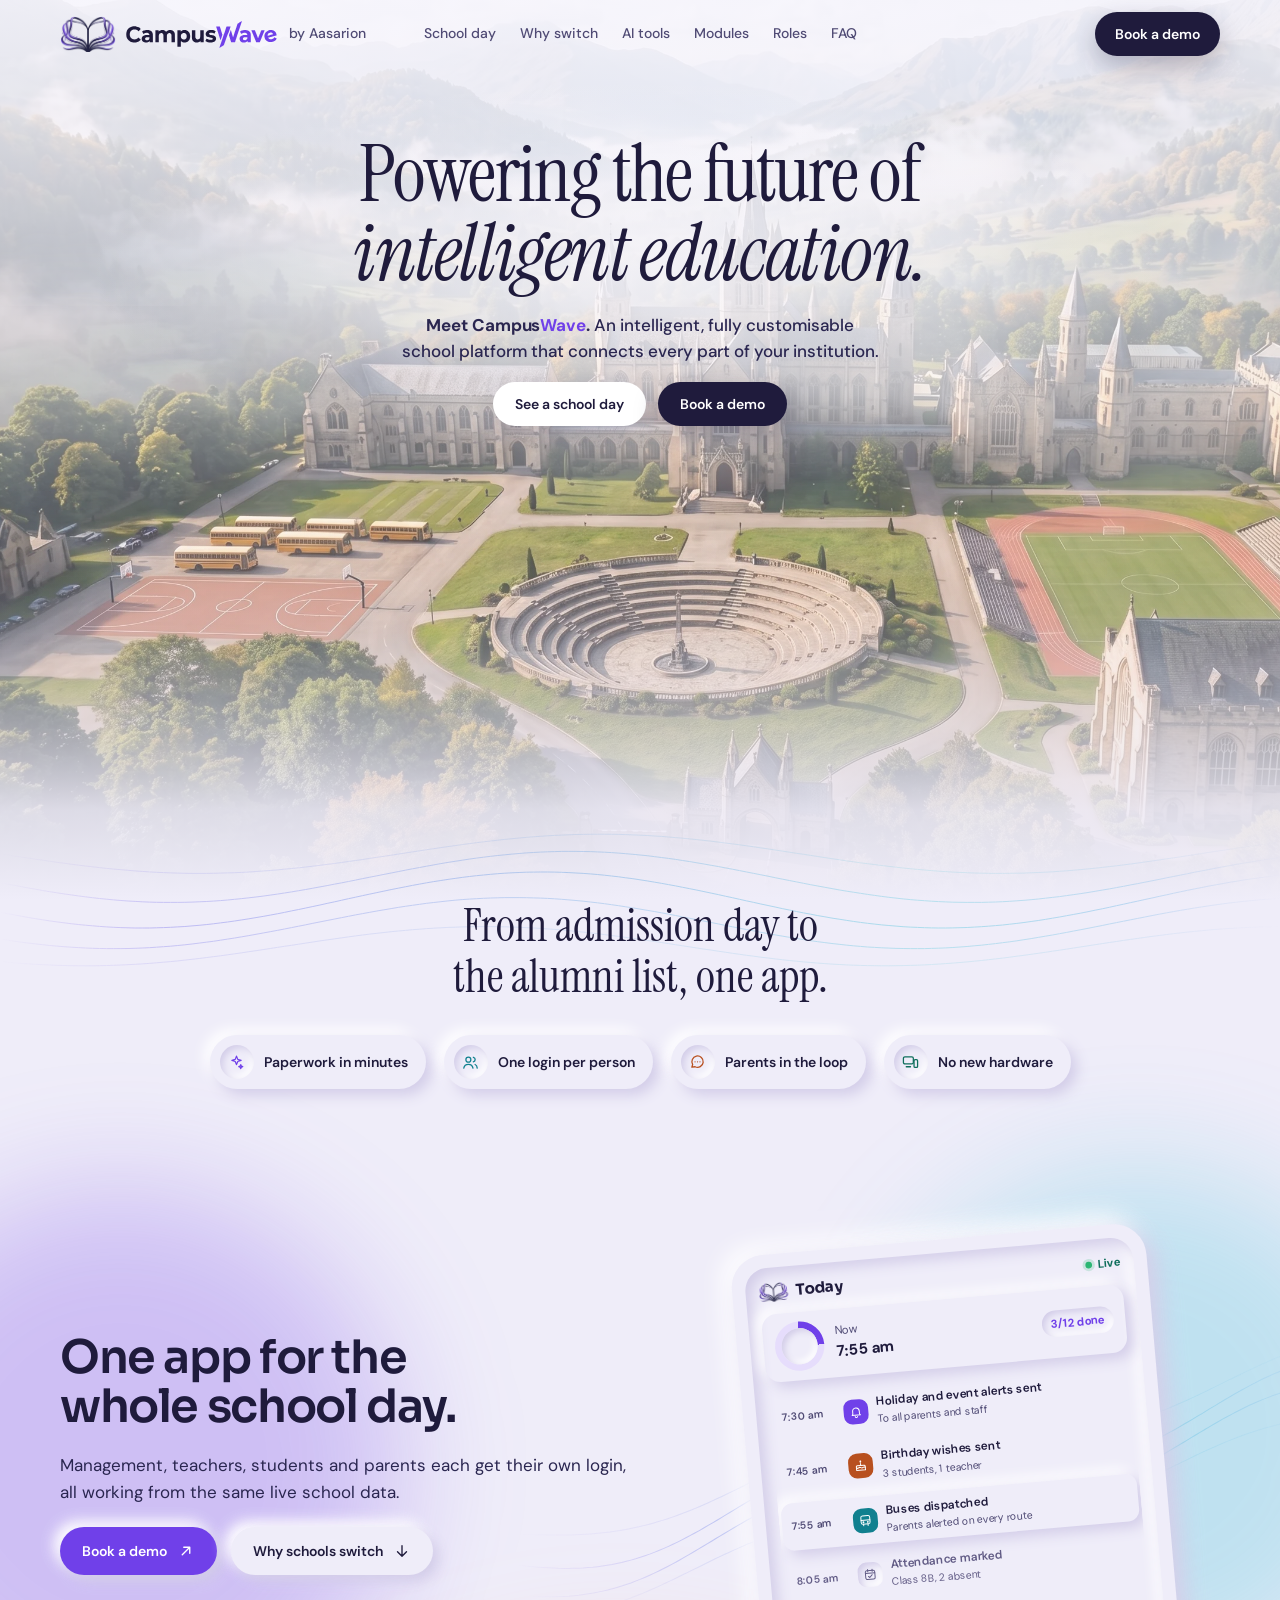
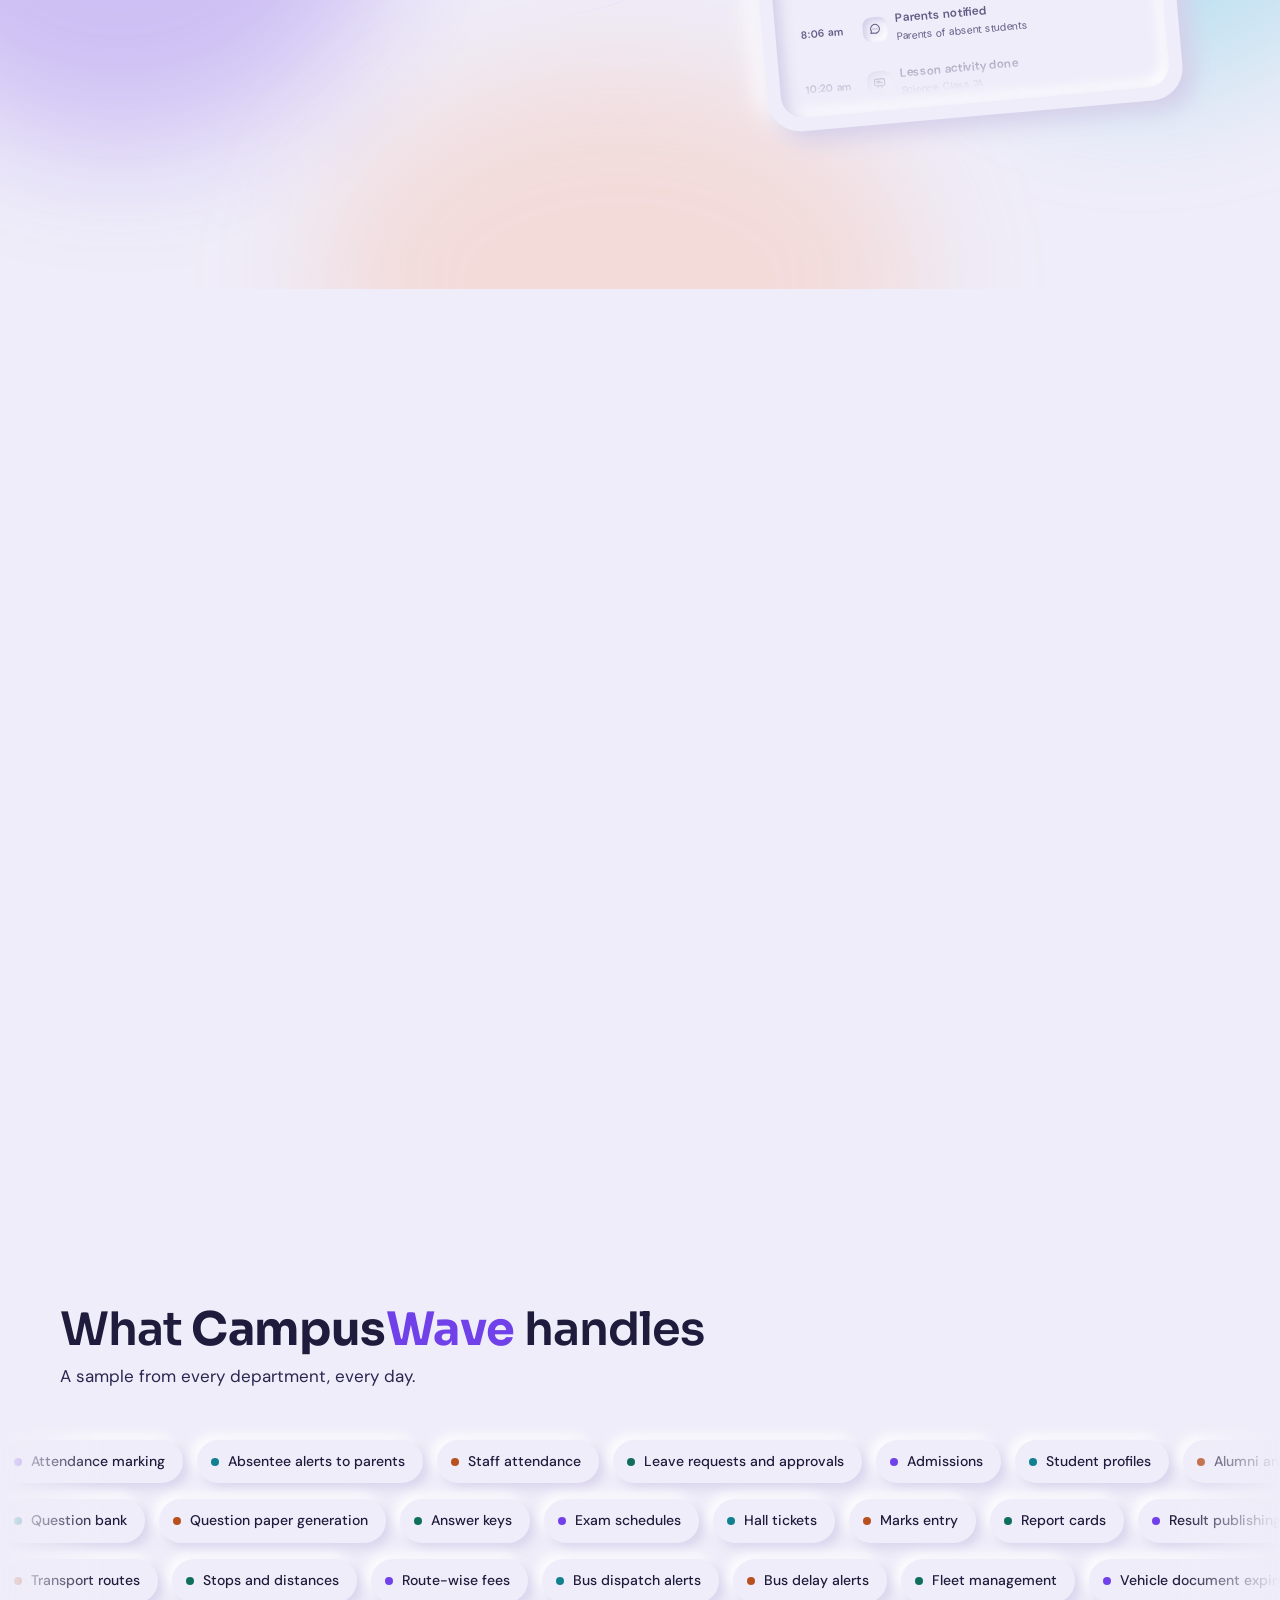
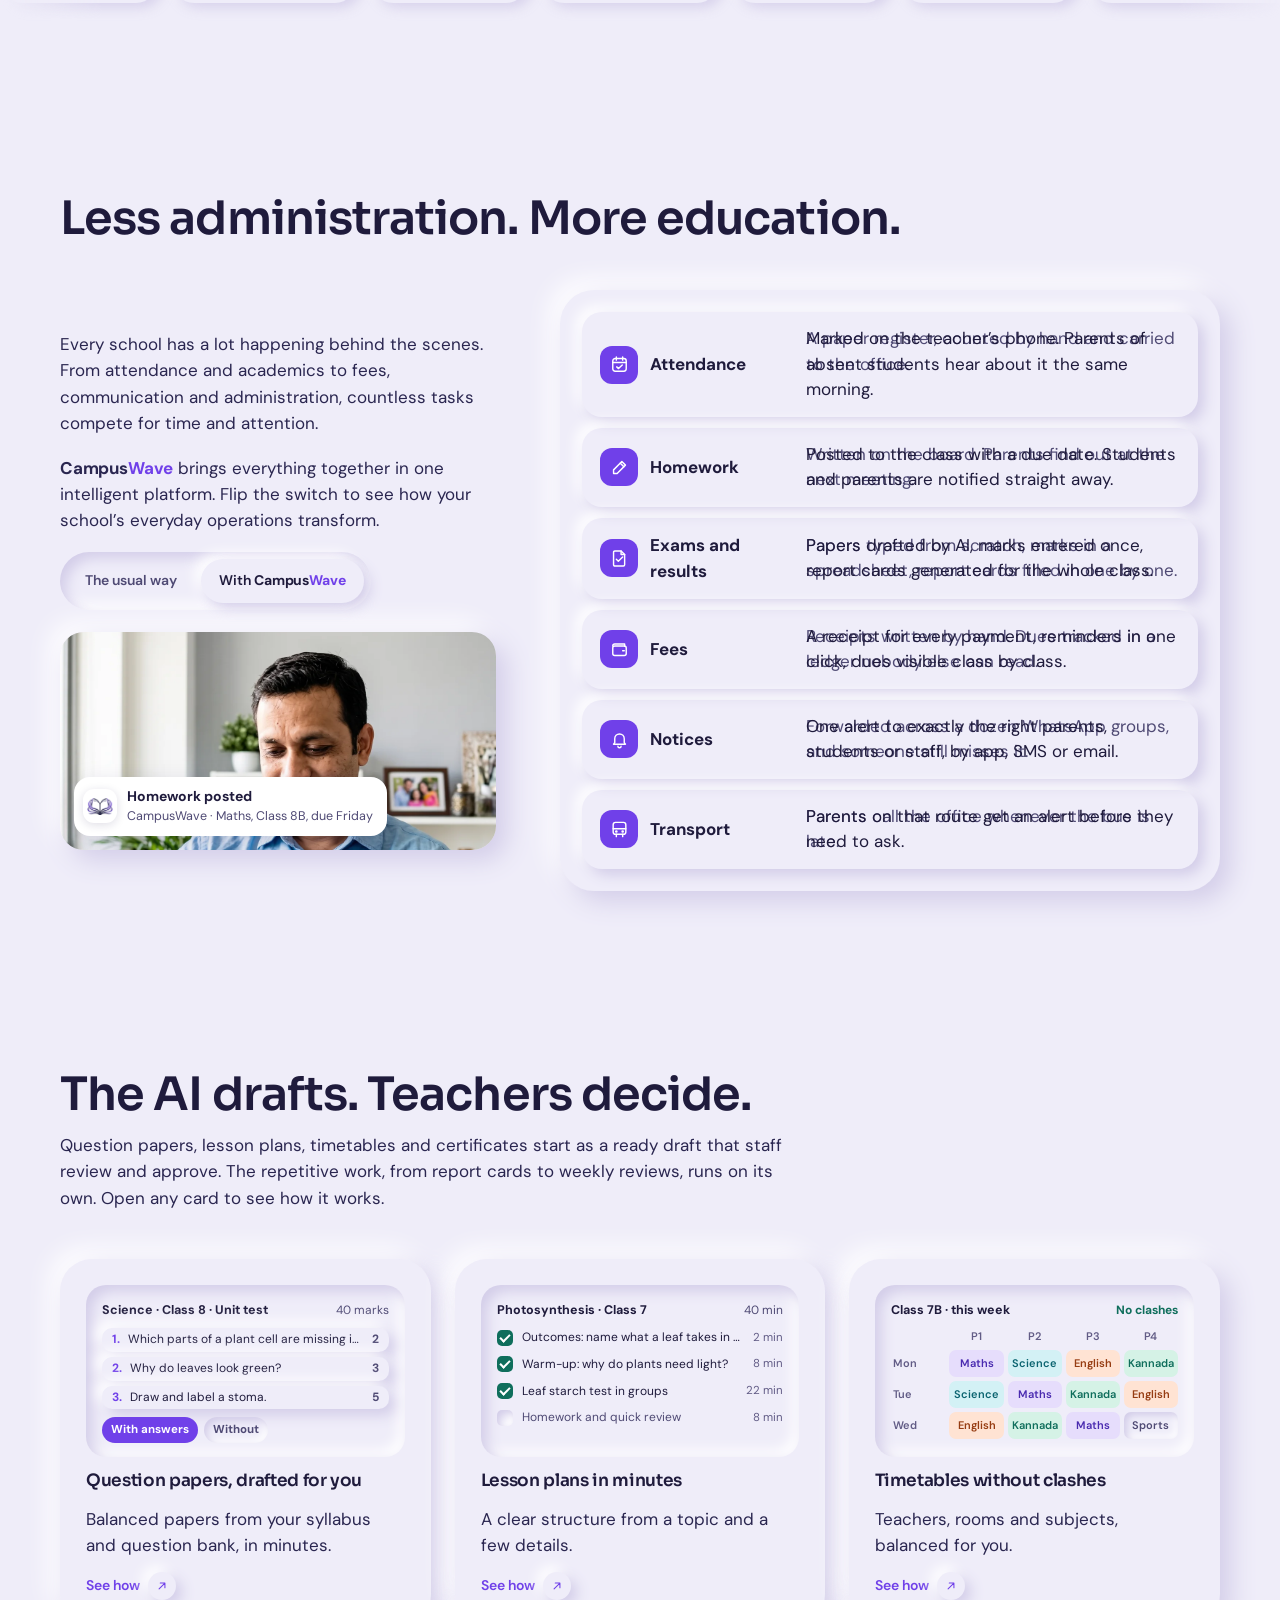
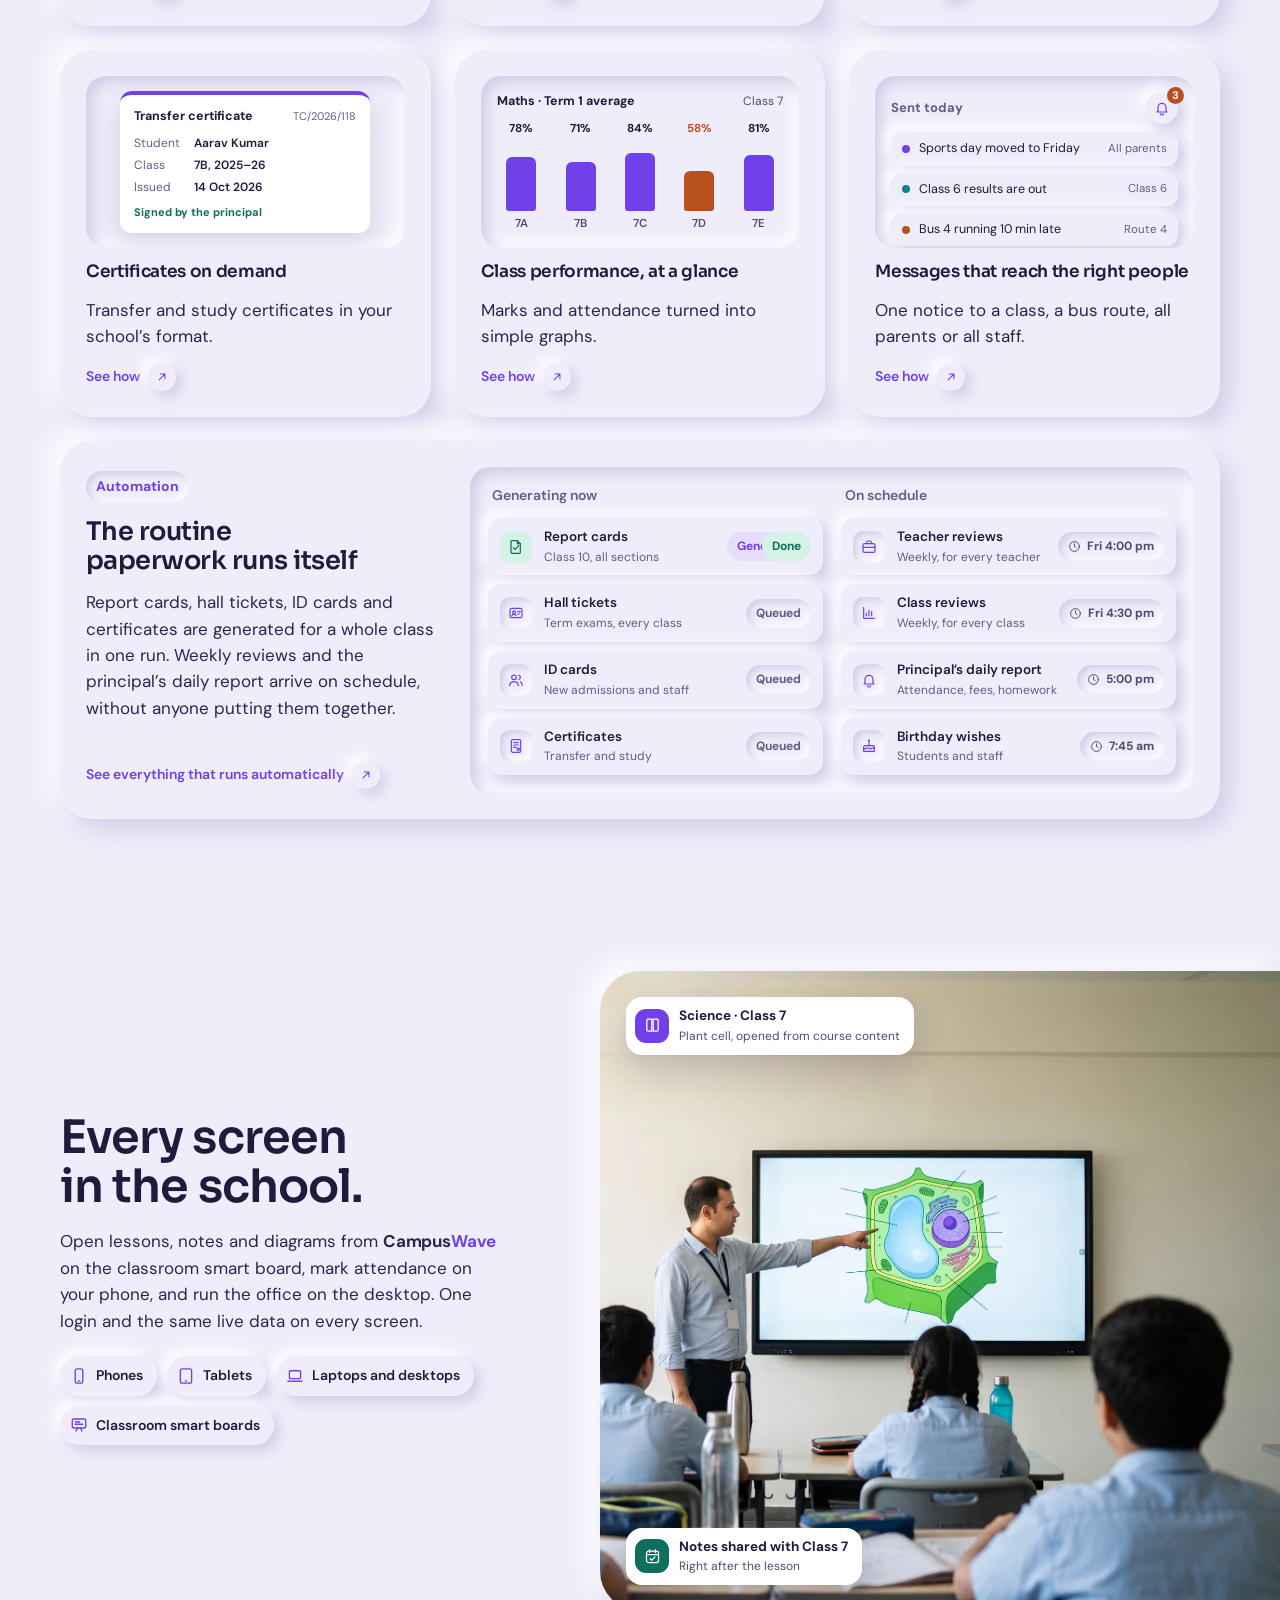
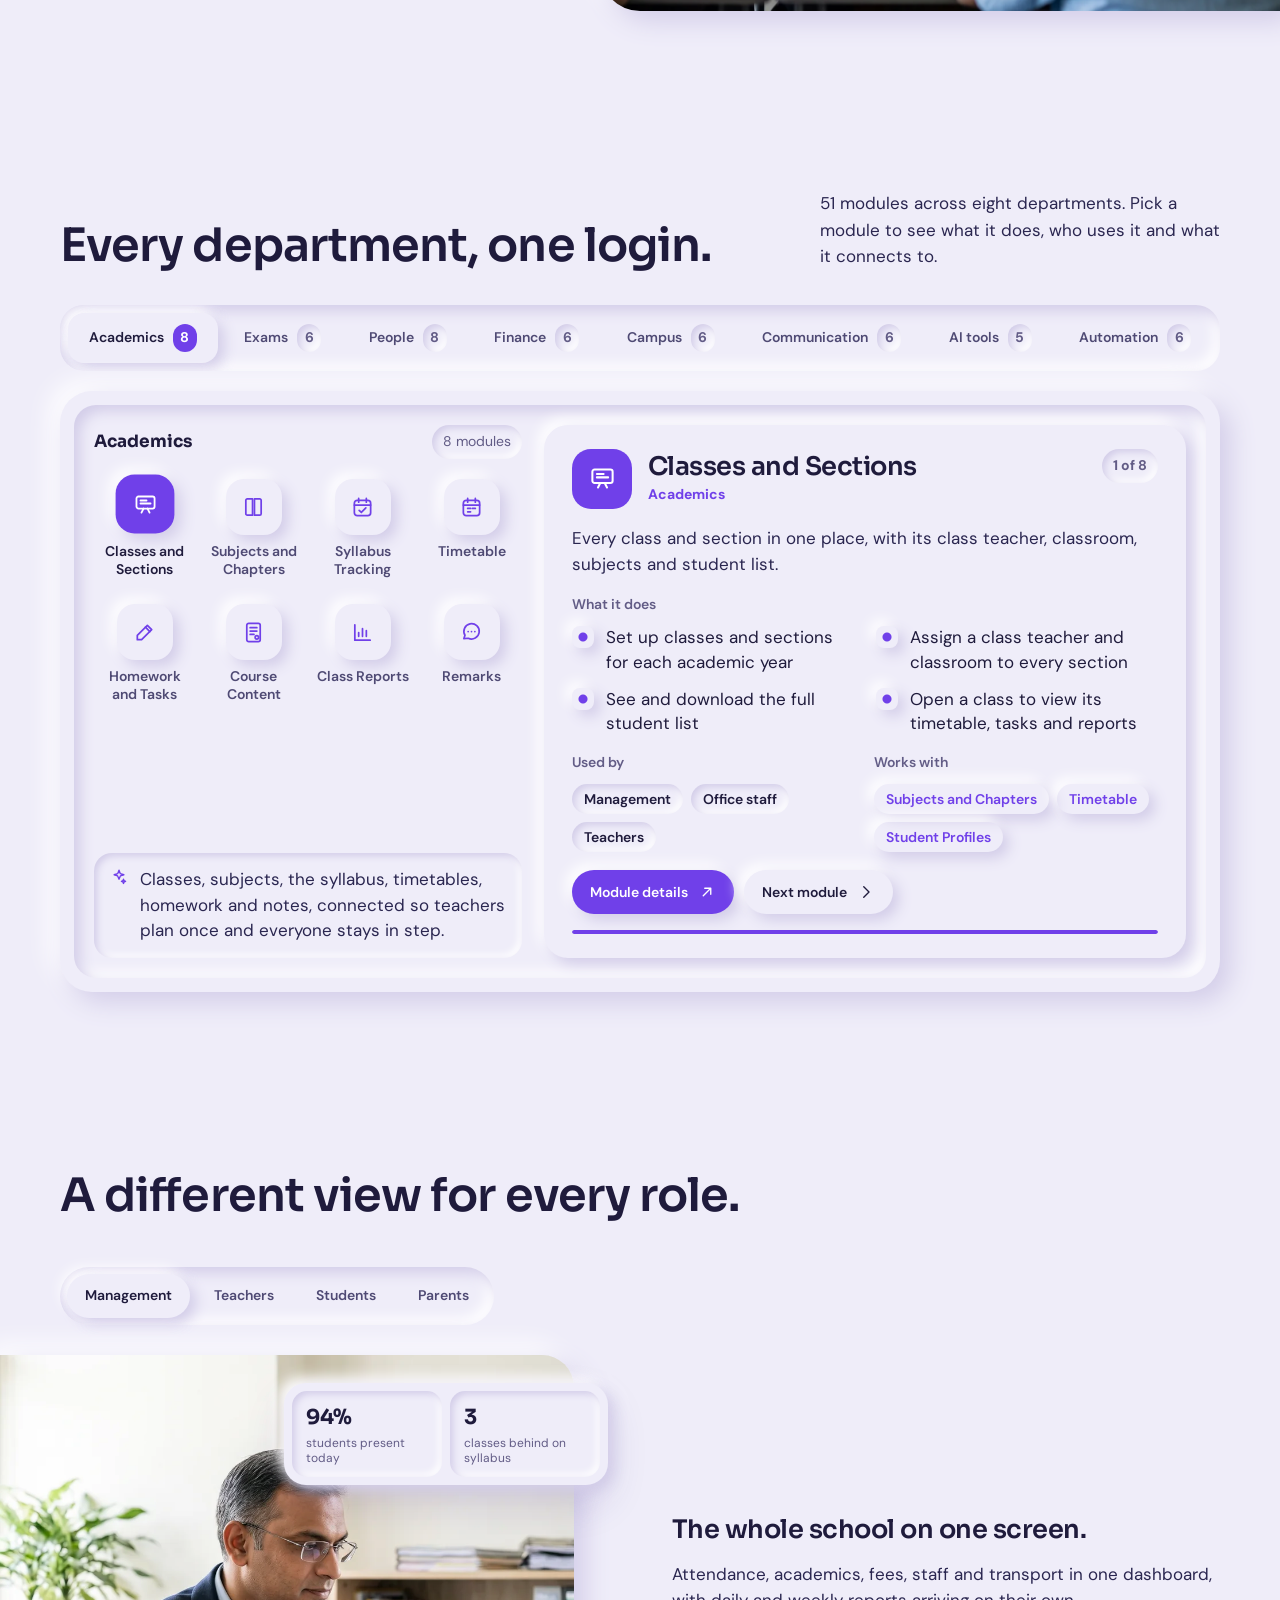
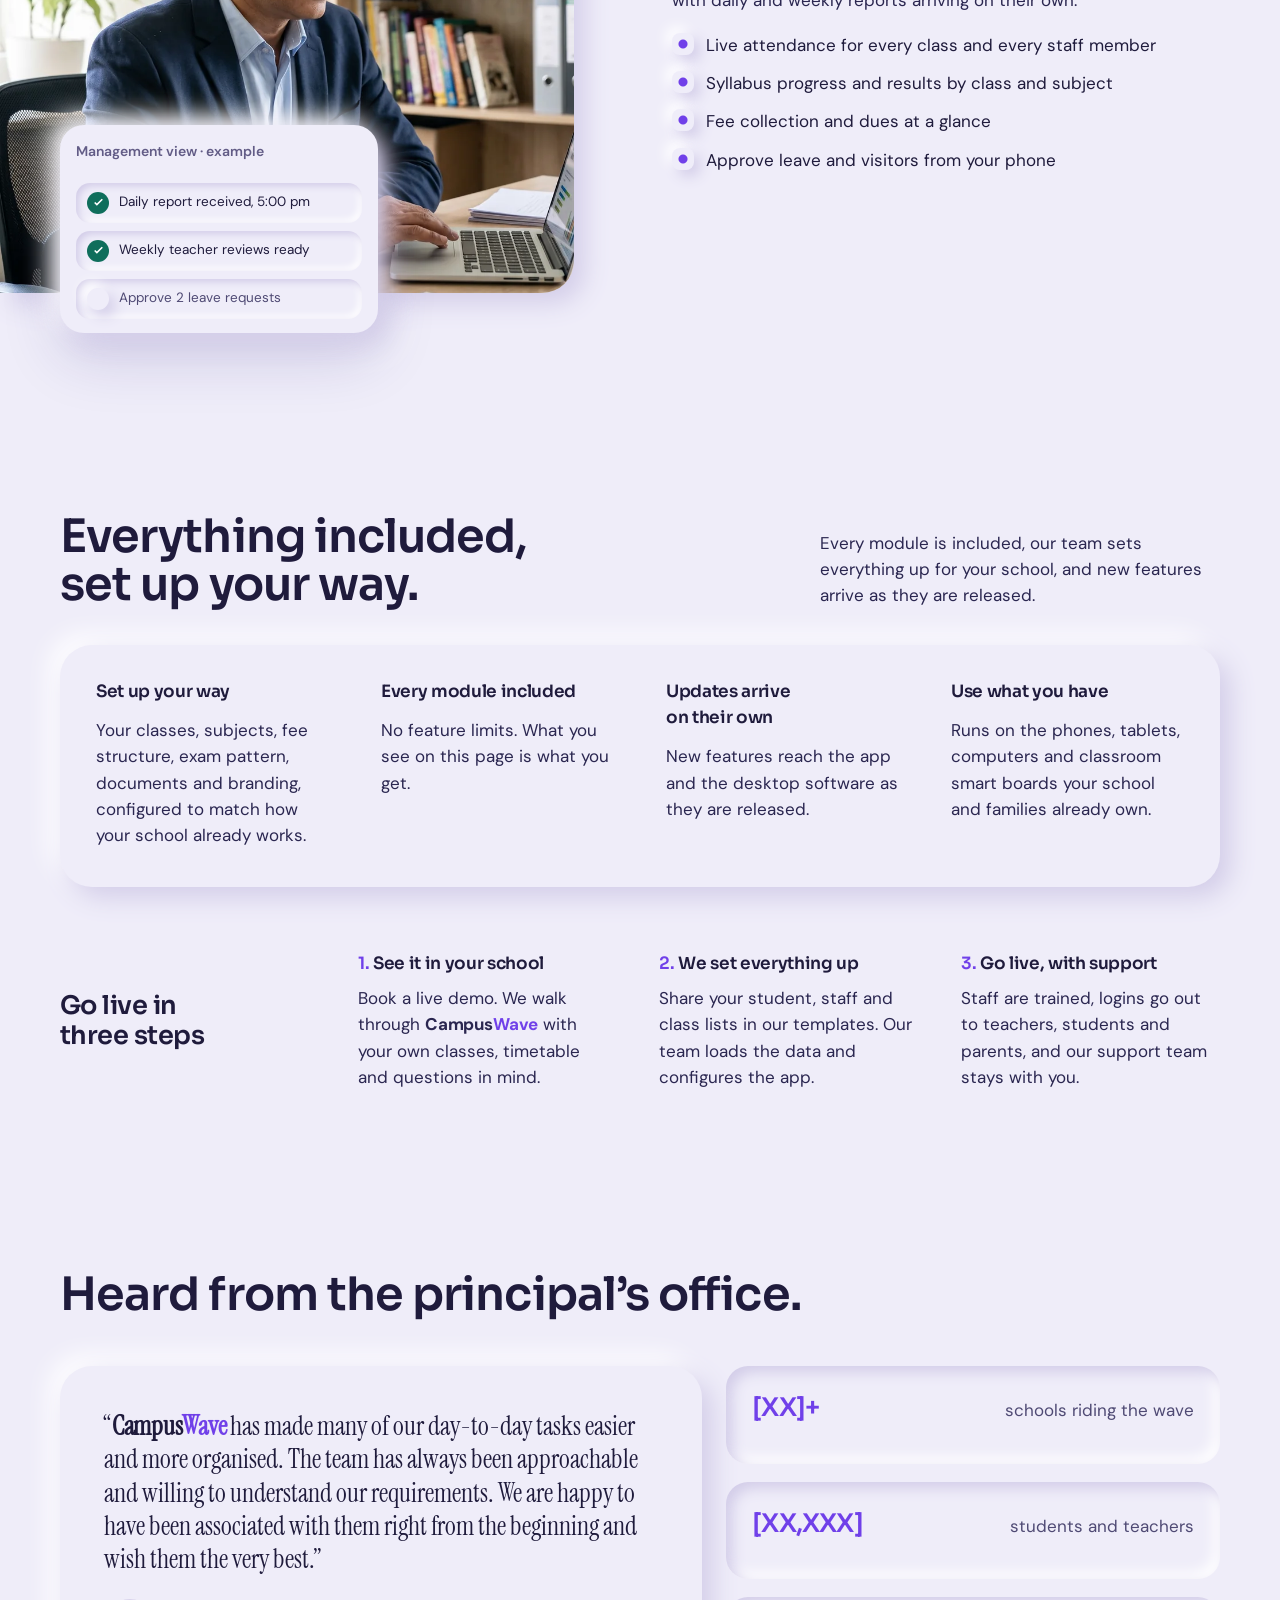
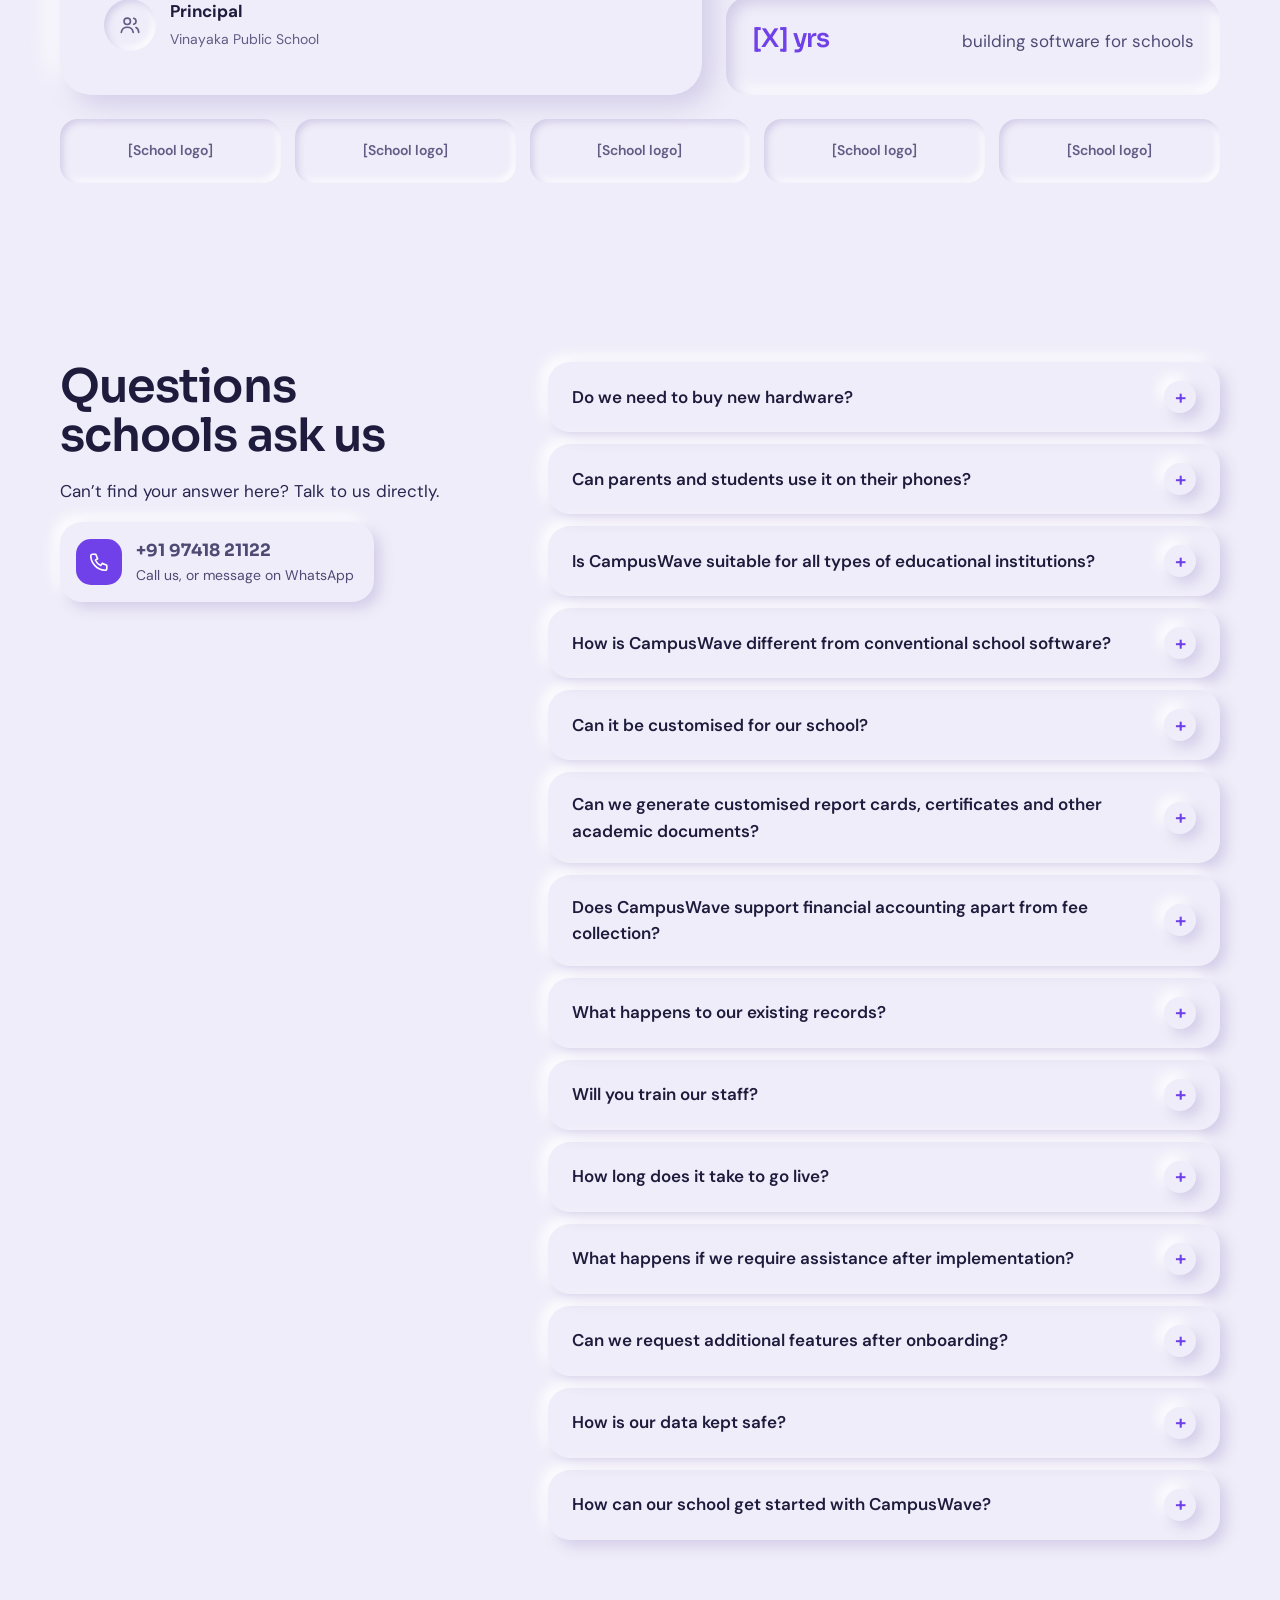
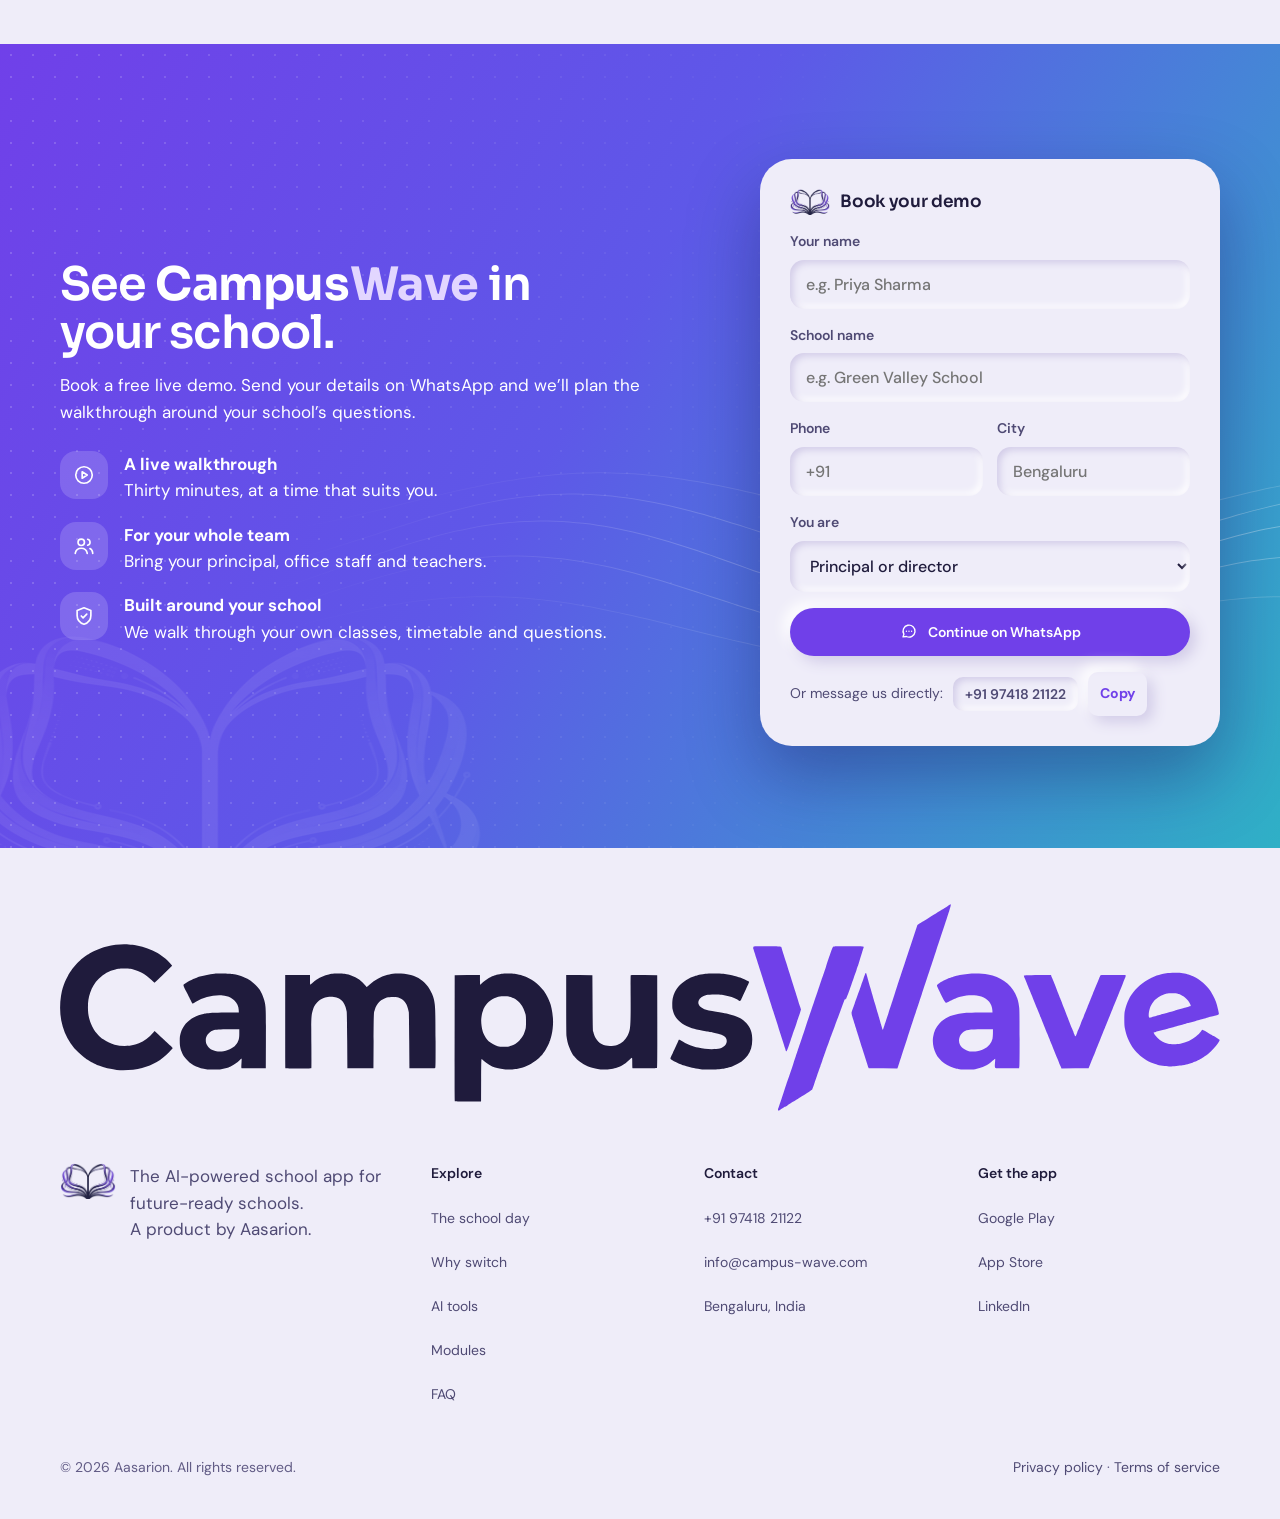
==== commit 3ed0d858: "Headline, Title Case module names, footer line, Vinayaka testimonial Co-Authored-By: Claude Fable 5." ====
--- a/index.html
+++ b/index.html
@@ -50,7 +50,7 @@
   --press-sm:inset 3px 3px 7px var(--lo),inset -3px -3px 7px var(--hi);
   --r-lg:32px; --r-md:22px;
   --text:#2A2650;
-  --fs-sm:14px; --fs-ui:var(--fs-sm); --fs-body:17px; --fs-lead:var(--fs-body); --fs-sub:clamp(24px,2vw,28px); --fs-h2:clamp(30px,3.6vw,52px); --fs-display:clamp(46px,7vw,96px);
+  --fs-sm:14px; --fs-ui:var(--fs-sm); --fs-body:17px; --fs-lead:var(--fs-body); --fs-sub:clamp(24px,2vw,28px); --fs-h2:clamp(30px,3.6vw,52px); --fs-display:clamp(40px,6.2vw,84px);
 }
 @property --v{syntax:'<number>'; inherits:false; initial-value:0}
 *{box-sizing:border-box}
@@ -162,7 +162,7 @@
 
 .landing h1{font-family:var(--f-accent); font-weight:400; font-size:var(--fs-display); line-height:1; letter-spacing:-.02em; color:var(--ink)}
 .landing h1 em{display:block; font-style:italic}
-.landing .lead{max-width:48ch; margin:0 auto; color:var(--text); font-weight:500; text-wrap:balance; font-size:var(--fs-lead)}
+.landing .lead{max-width:46ch; margin:0 auto; color:var(--text); font-weight:500; text-wrap:balance; font-size:var(--fs-lead)}
 .land-ctas{display:flex; gap:12px; flex-wrap:wrap; justify-content:center}
 
 
@@ -870,8 +870,8 @@
   <div class="mist m1" aria-hidden="true"></div>
   <div class="mist m2" aria-hidden="true"></div>
   <div class="wrap land-copy">
-    <h1>Ride the next wave <em>of learning.</em></h1>
-    <p class="lead"><strong>Powering the future of intelligent education. Meet <span class="cw">Campus<span>Wave</span></span>.</strong><br>An intelligent, fully customisable school platform that connects every part of your institution.</p>
+    <h1>Powering the future of <em>intelligent education.</em></h1>
+    <p class="lead"><strong>Meet <span class="cw">Campus<span>Wave</span></span>.</strong> An intelligent, fully customisable school platform that connects every part of your institution.</p>
     <div class="land-ctas">
       <a class="btn btn-light" href="#intro">See a school day</a>
       <a class="btn btn-ink" href="#demo">Book a demo</a>
@@ -1222,8 +1222,8 @@
     </div>
     <div class="proof reveal">
       <figure class="quote">
-        <blockquote>“[A line from a principal about what changed for their school after CampusWave.]”</blockquote>
-        <figcaption class="who"><span class="avatar"><svg class="ico"><use href="#i-users"/></svg></span><span><b>[Principal name]</b><br><span style="color:var(--faint); font-size:var(--fs-sm)">[School name], [City]</span></span></figcaption>
+        <blockquote>“<span class="cw">Campus<span>Wave</span></span> has made many of our day-to-day tasks easier and more organised. The team has always been approachable and willing to understand our requirements. We are happy to have been associated with them right from the beginning and wish them the very best.”</blockquote>
+        <figcaption class="who"><span class="avatar"><svg class="ico"><use href="#i-users"/></svg></span><span><b>Principal</b><br><span style="color:var(--faint); font-size:var(--fs-sm)">Vinayaka Public School</span></span></figcaption>
       </figure>
       <div class="stats">
         <div class="stat"><b>[XX]+</b><span>schools riding the wave</span></div>
@@ -1298,7 +1298,7 @@
   <div class="wrap">
     <a class="foot-name" href="#top" aria-label="CampusWave home"><svg viewBox="0 0 1870 335" aria-hidden="true"><use href="#wm" width="1870" height="335"/></svg></a>
     <div class="foot-grid">
-      <div class="foot-about"><img class="brand-mark" src="img/logo-mark.webp" alt="" width="68" height="44"><p>The AI-powered school app for future-ready schools. A product of Aasarion.</p></div>
+      <div class="foot-about"><img class="brand-mark" src="img/logo-mark.webp" alt="" width="68" height="44"><p>The AI-powered school app for future-ready schools.<br>A product by Aasarion.</p></div>
       <div><h4>Explore</h4><ul><li><a href="#intro">The school day</a></li><li><a href="#story">Why switch</a></li><li><a href="#intelligence">AI tools</a></li><li><a href="#modules">Modules</a></li><li><a href="#faq">FAQ</a></li></ul></div>
       <div><h4>Contact</h4><ul><li><a href="tel:+919741821122">+91 97418 21122</a></li><li><a href="mailto:info@campus-wave.com">info@campus-wave.com</a></li><li><span style="color:var(--muted)">Bengaluru, India</span></li></ul></div>
       <div><h4>Get the app</h4><ul><li><a href="https://play.google.com/store/apps/details?id=com.offlook.school_app&amp;hl=en_IN" target="_blank" rel="noopener">Google Play</a></li><li><a href="https://apps.apple.com/in/app/off-look-innovations-school/id6760111711" target="_blank" rel="noopener">App Store</a></li><li><a href="https://in.linkedin.com/company/off-look-innovations" target="_blank" rel="noopener">LinkedIn</a></li></ul></div>
@@ -1629,6 +1629,8 @@
       ['The week’s class data is gathered','A review is prepared for each class','Class teachers and management act on it'],['Teachers','Management'],['Class reports','Result analysis'])
   ];
   const byName=Object.fromEntries(MODS.map(m=>[m.n,m]));
+  const SMALL=new Set(['and','of','the','for','to','in','on','by','with']);
+  const TC=s=>s.split(' ').map((w,i)=>(i&&SMALL.has(w))?w:w.charAt(0).toUpperCase()+w.slice(1)).join(' ');
   const inCat=c=>MODS.filter(m=>m.c===c);
   $('modTotal').textContent=MODS.length;
   const hsTabs=$('hsTabs'), hsGrid=$('hsGrid'), hsTitle=$('hsTitle'), hsCount=$('hsCount'), hsSpot=$('hsSpot');
@@ -1644,17 +1646,17 @@
     hsTitle.textContent=CATS[k][0]; hsCount.textContent=shown.length+' modules'; $('hsDept').textContent=CATS[k][2];
     hsGrid.innerHTML='';
     shown.forEach((m,i)=>{ const t=document.createElement('button'); t.type='button'; t.className='tile'; t.style.setProperty('--k',i); t.style.setProperty('--c',CATS[m.c][1]);
-      t.innerHTML=`<span class="ti">${icon(m.i)}</span><span>${m.n}</span>`;
+      t.innerHTML=`<span class="ti">${icon(m.i)}</span><span>${TC(m.n)}</span>`;
       t.addEventListener('click',()=>{ setSpot(i,true); if(small.matches) openModule(m,t); }); hsGrid.appendChild(t); });
   }
   function setSpot(i,user){
     if(!shown.length) return; spotI=(i+shown.length)%shown.length; const m=shown[spotI];
     [...hsGrid.children].forEach((t,j)=>{ t.classList.toggle('spot',j===spotI); t.setAttribute('aria-pressed',j===spotI); });
-    $('spIco').innerHTML=icon(m.i); $('spCat').textContent=CATS[m.c][0]; $('spTitle').textContent=m.n; $('spText').innerHTML=bw(esc(m.d));
+    $('spIco').innerHTML=icon(m.i); $('spCat').textContent=CATS[m.c][0]; $('spTitle').textContent=TC(m.n); $('spText').innerHTML=bw(esc(m.d));
     $('spPos').textContent=(spotI+1)+' of '+shown.length;
     $('spFeats').innerHTML=m.f.slice(0,4).map(x=>`<li>${bw(x)}</li>`).join('');
     $('spRoles').innerHTML=m.r.map(x=>`<span>${x}</span>`).join('');
-    $('spRel').innerHTML=m.w.filter(x=>byName[x]).map(x=>`<button type="button" data-go="${esc(x)}">${x}</button>`).join('');
+    $('spRel').innerHTML=m.w.filter(x=>byName[x]).map(x=>`<button type="button" data-go="${esc(x)}">${TC(x)}</button>`).join('');
     hsSpot.classList.remove('swap'); void hsSpot.offsetWidth; hsSpot.classList.add('swap');
     restartBar(); if(user) restartTimer();
   }
@@ -1717,7 +1719,7 @@
     let h=`<div><span class="lbl">What you can do</span><ul class="checks two">${o.l.map(x=>`<li>${bw(x)}</li>`).join('')}</ul></div>`;
     h+=`<div class="dlg-cols"><div class="dlg-box"><span class="lbl">How it works</span><ol class="howto">${o.s.map(x=>`<li>${bw(x)}</li>`).join('')}</ol></div><div><span class="lbl">Used by</span><div class="tags">${o.r.map(x=>`<span>${x}</span>`).join('')}</div></div></div>`;
     const rel=(o.w||[]).filter(n=>byName[n]);
-    if(rel.length) h+=`<div><span class="lbl">${o.nav?'Works with':'Related modules'}</span><div class="rels">${rel.map(n=>{ const m=byName[n]; return `<button type="button" class="rel" data-go="${esc(n)}"><span class="ri">${icon(m.i)}</span><span><b>${m.n}</b><small>${bw(m.d)}</small></span></button>`; }).join('')}</div></div>`;
+    if(rel.length) h+=`<div><span class="lbl">${o.nav?'Works with':'Related modules'}</span><div class="rels">${rel.map(n=>{ const m=byName[n]; return `<button type="button" class="rel" data-go="${esc(n)}"><span class="ri">${icon(m.i)}</span><span><b>${TC(m.n)}</b><small>${bw(m.d)}</small></span></button>`; }).join('')}</div></div>`;
     $('dlgBody').innerHTML=h;
     $('dlgNav').hidden=!o.nav;
     dlgBox.scrollTop=0;
@@ -1725,7 +1727,7 @@
     else $('dlgTitle').focus({preventScroll:true});
   }
   function openModule(m,btn){ if(btn) opener=btn; dlgMod=m; const list=inCat(m.c);
-    renderDlg({i:m.i,c:CATS[m.c][0]+' · '+(list.indexOf(m)+1)+' of '+list.length,t:m.n,x:m.d,l:m.f,s:m.h,r:m.r,w:m.w,nav:true}); }
+    renderDlg({i:m.i,c:CATS[m.c][0]+' · '+(list.indexOf(m)+1)+' of '+list.length,t:TC(m.n),x:m.d,l:m.f,s:m.h,r:m.r,w:m.w,nav:true}); }
   function stepModule(d){ if(!dlgMod) return; const list=inCat(dlgMod.c), n=list[(list.indexOf(dlgMod)+d+list.length)%list.length]; goModule(n.n); openModule(n); }
   function closeDlg(){ if(dlg.close) dlg.close(); else dlg.removeAttribute('open'); }
   dlg.addEventListener('close',()=>{ dlgMod=null; restartBar(); if(opener && document.contains(opener)) opener.focus({preventScroll:true}); });
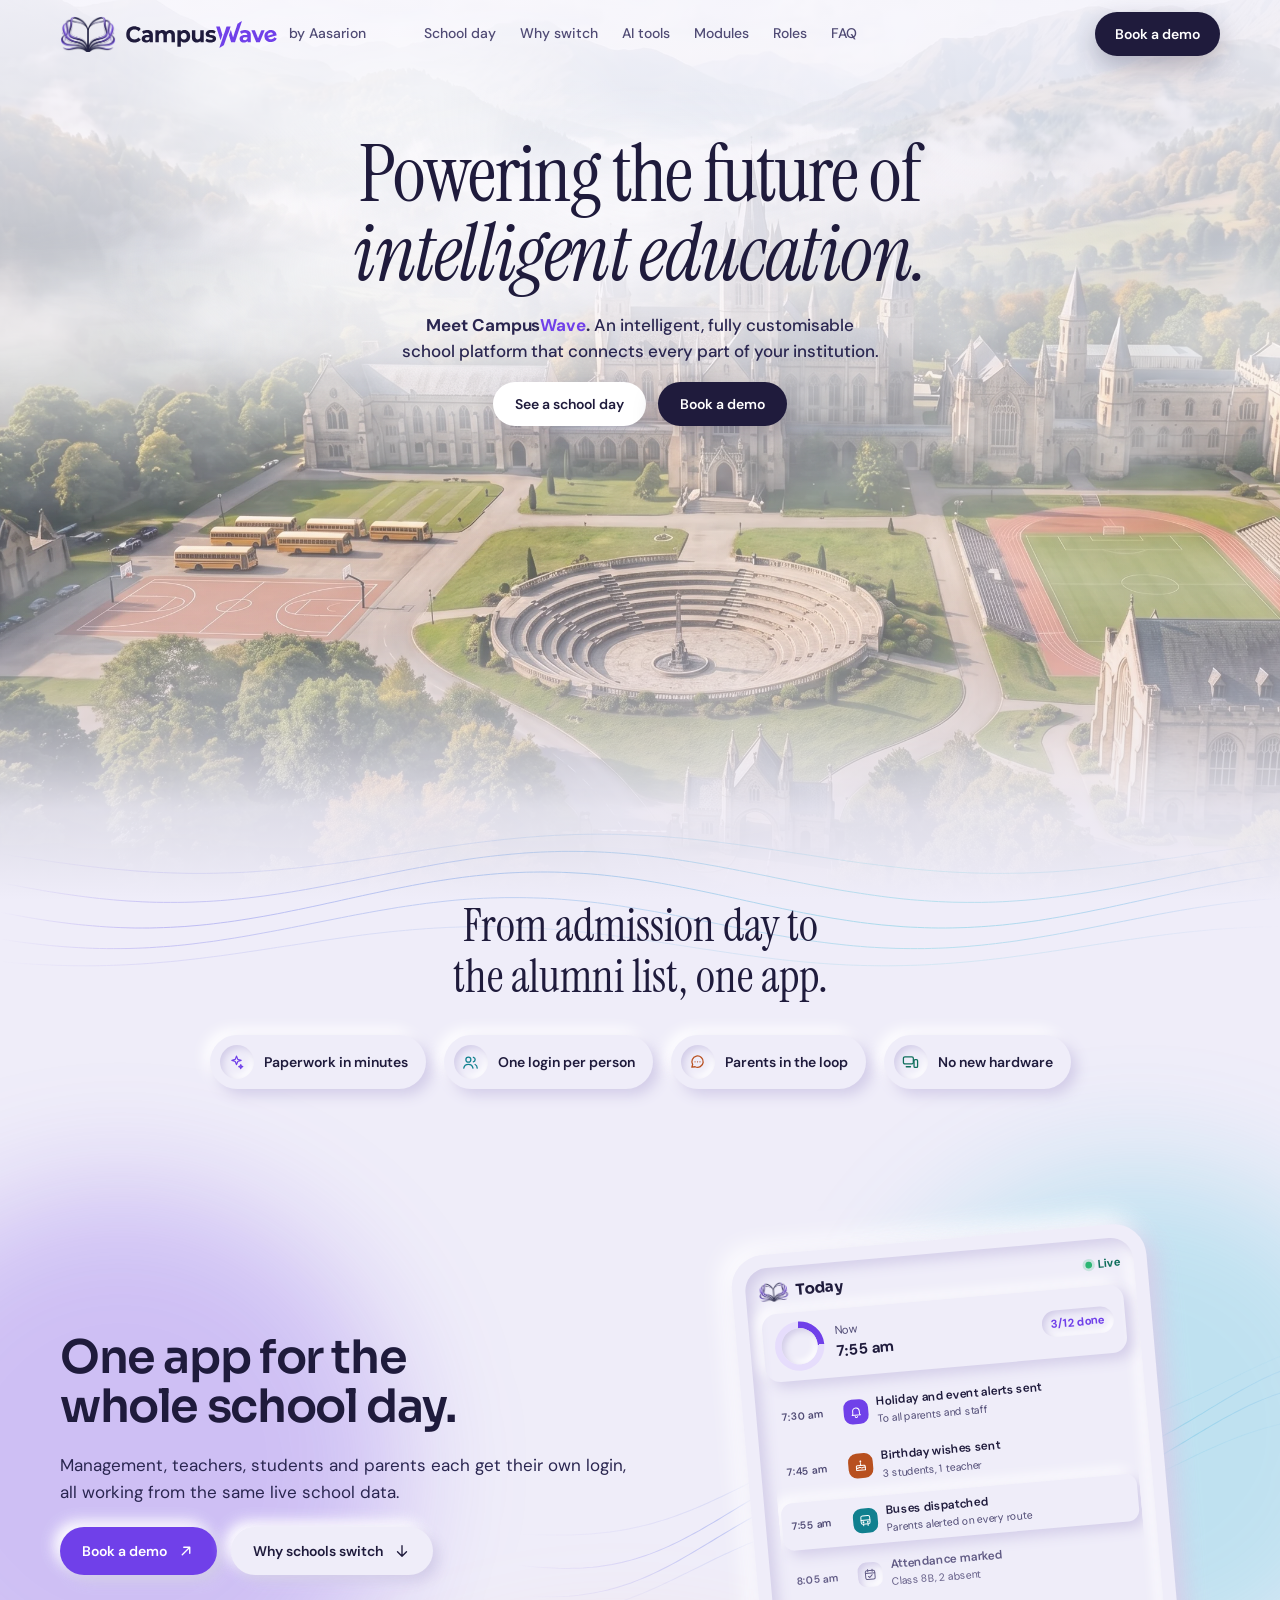
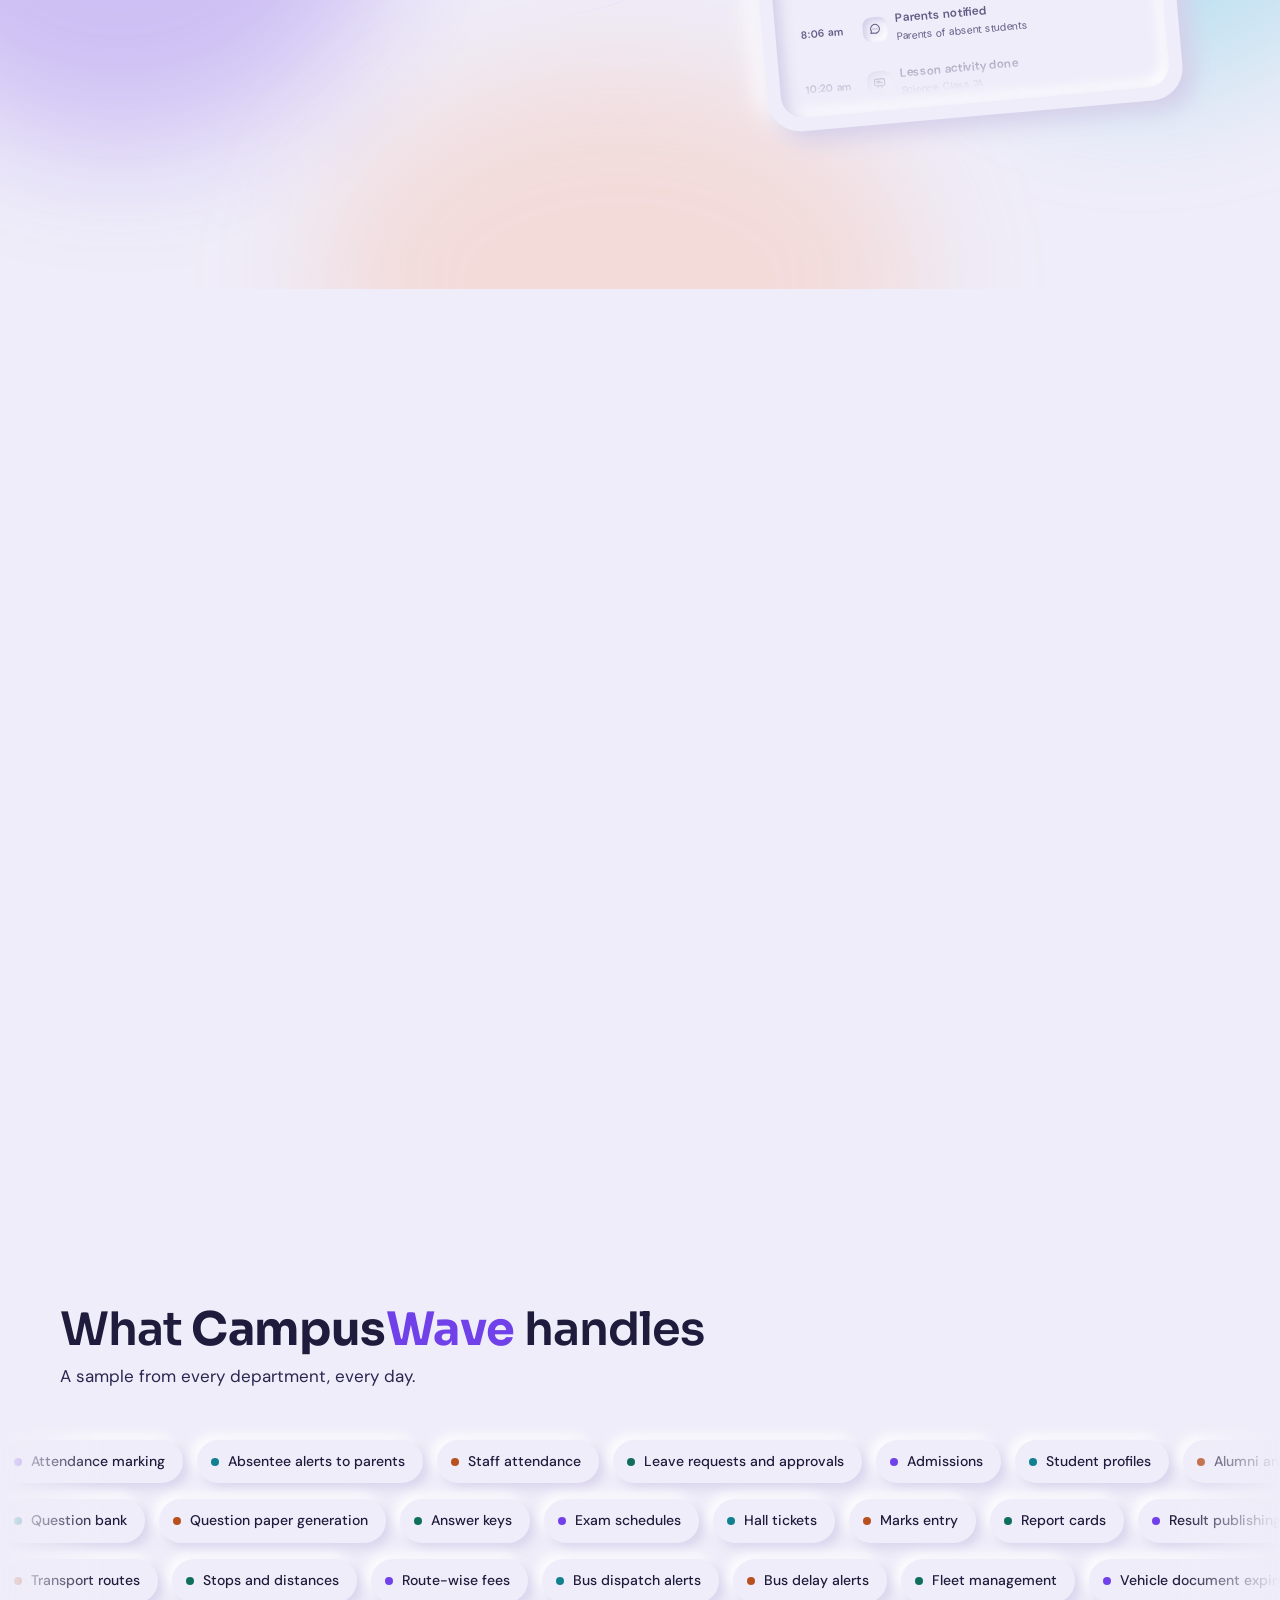
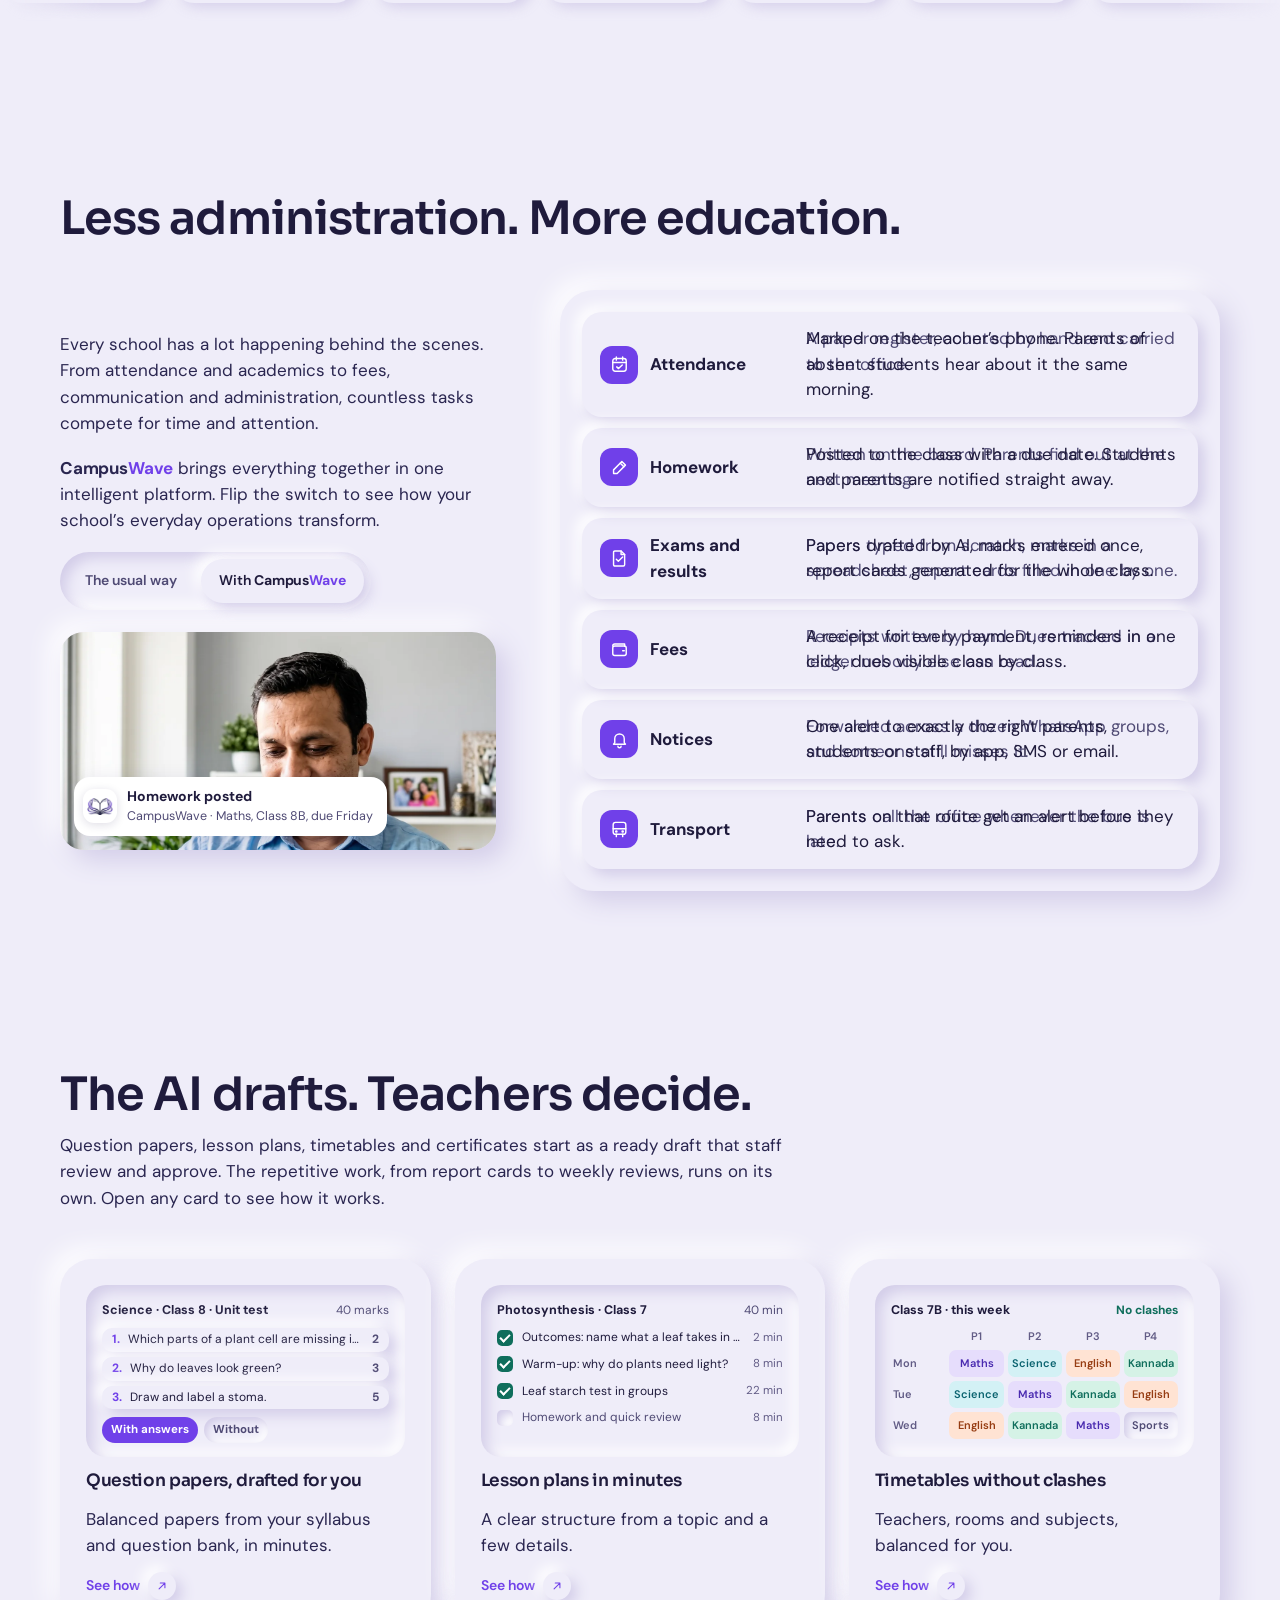
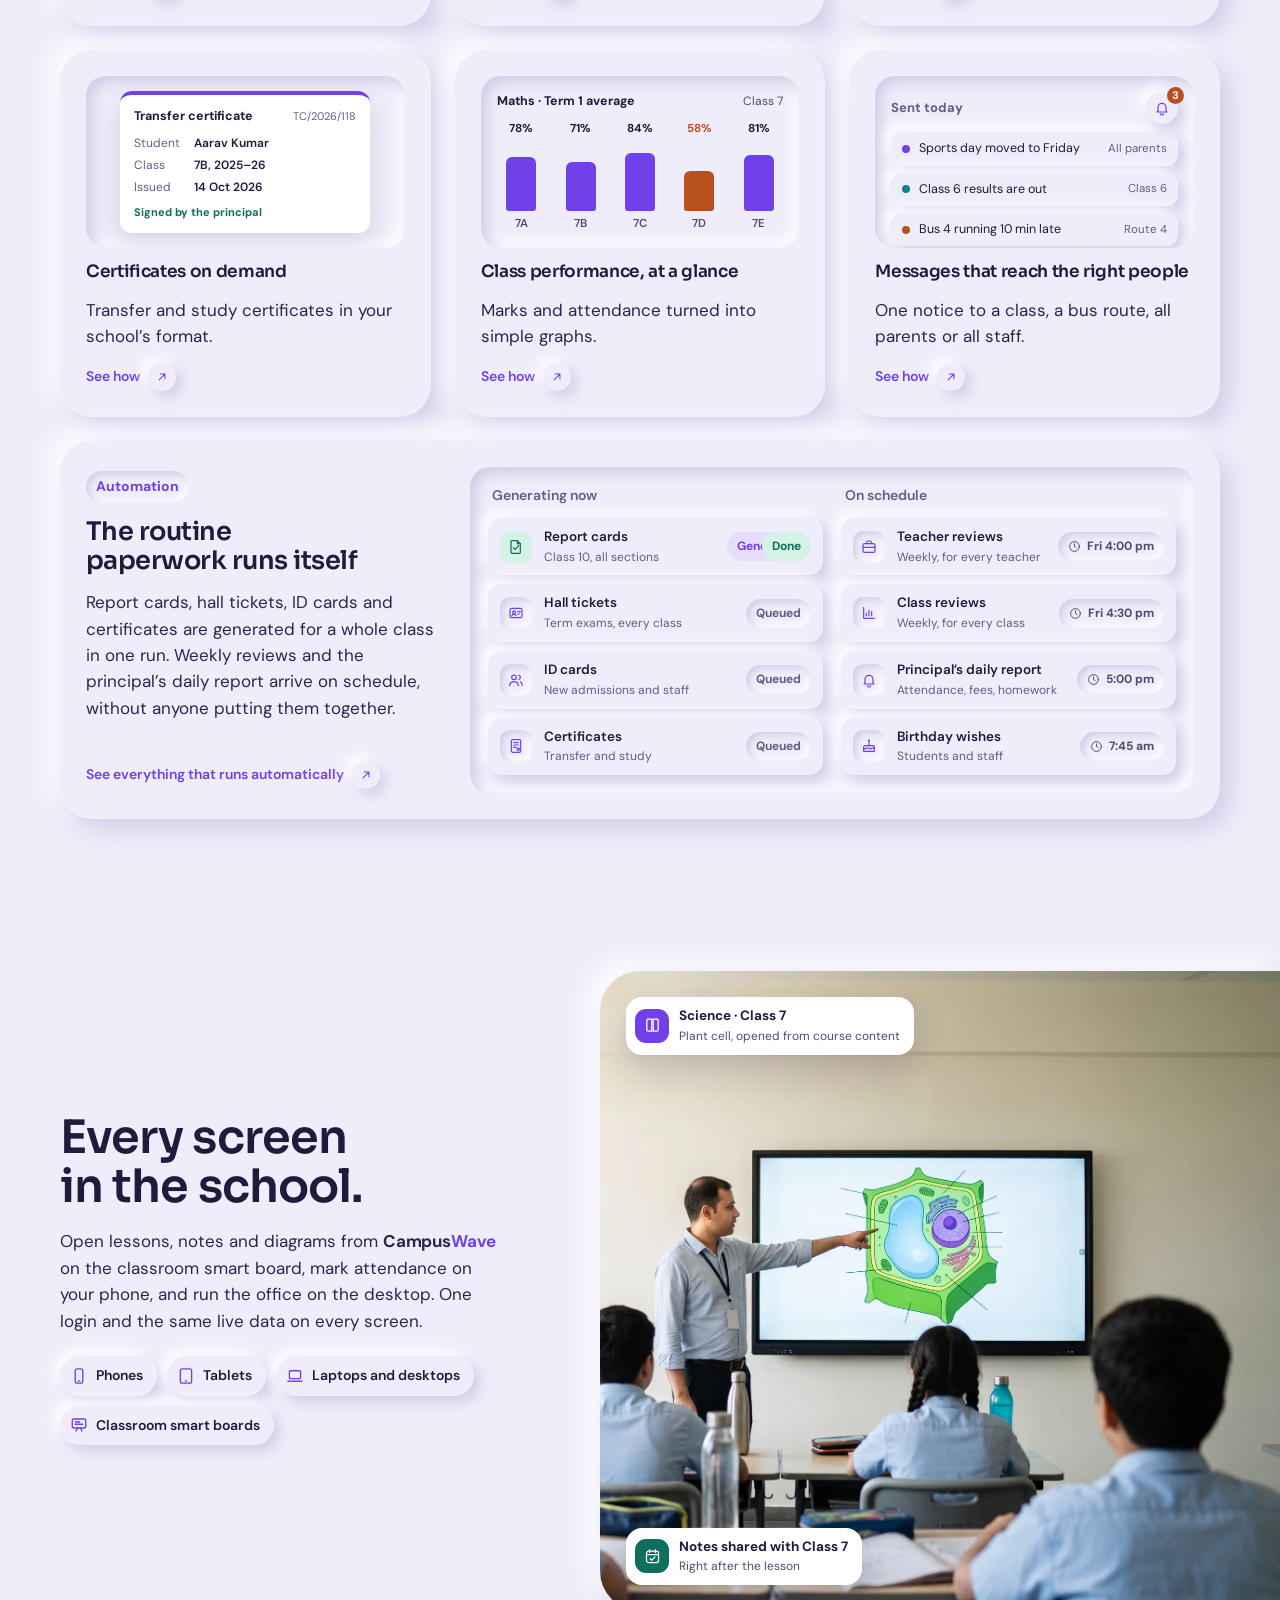
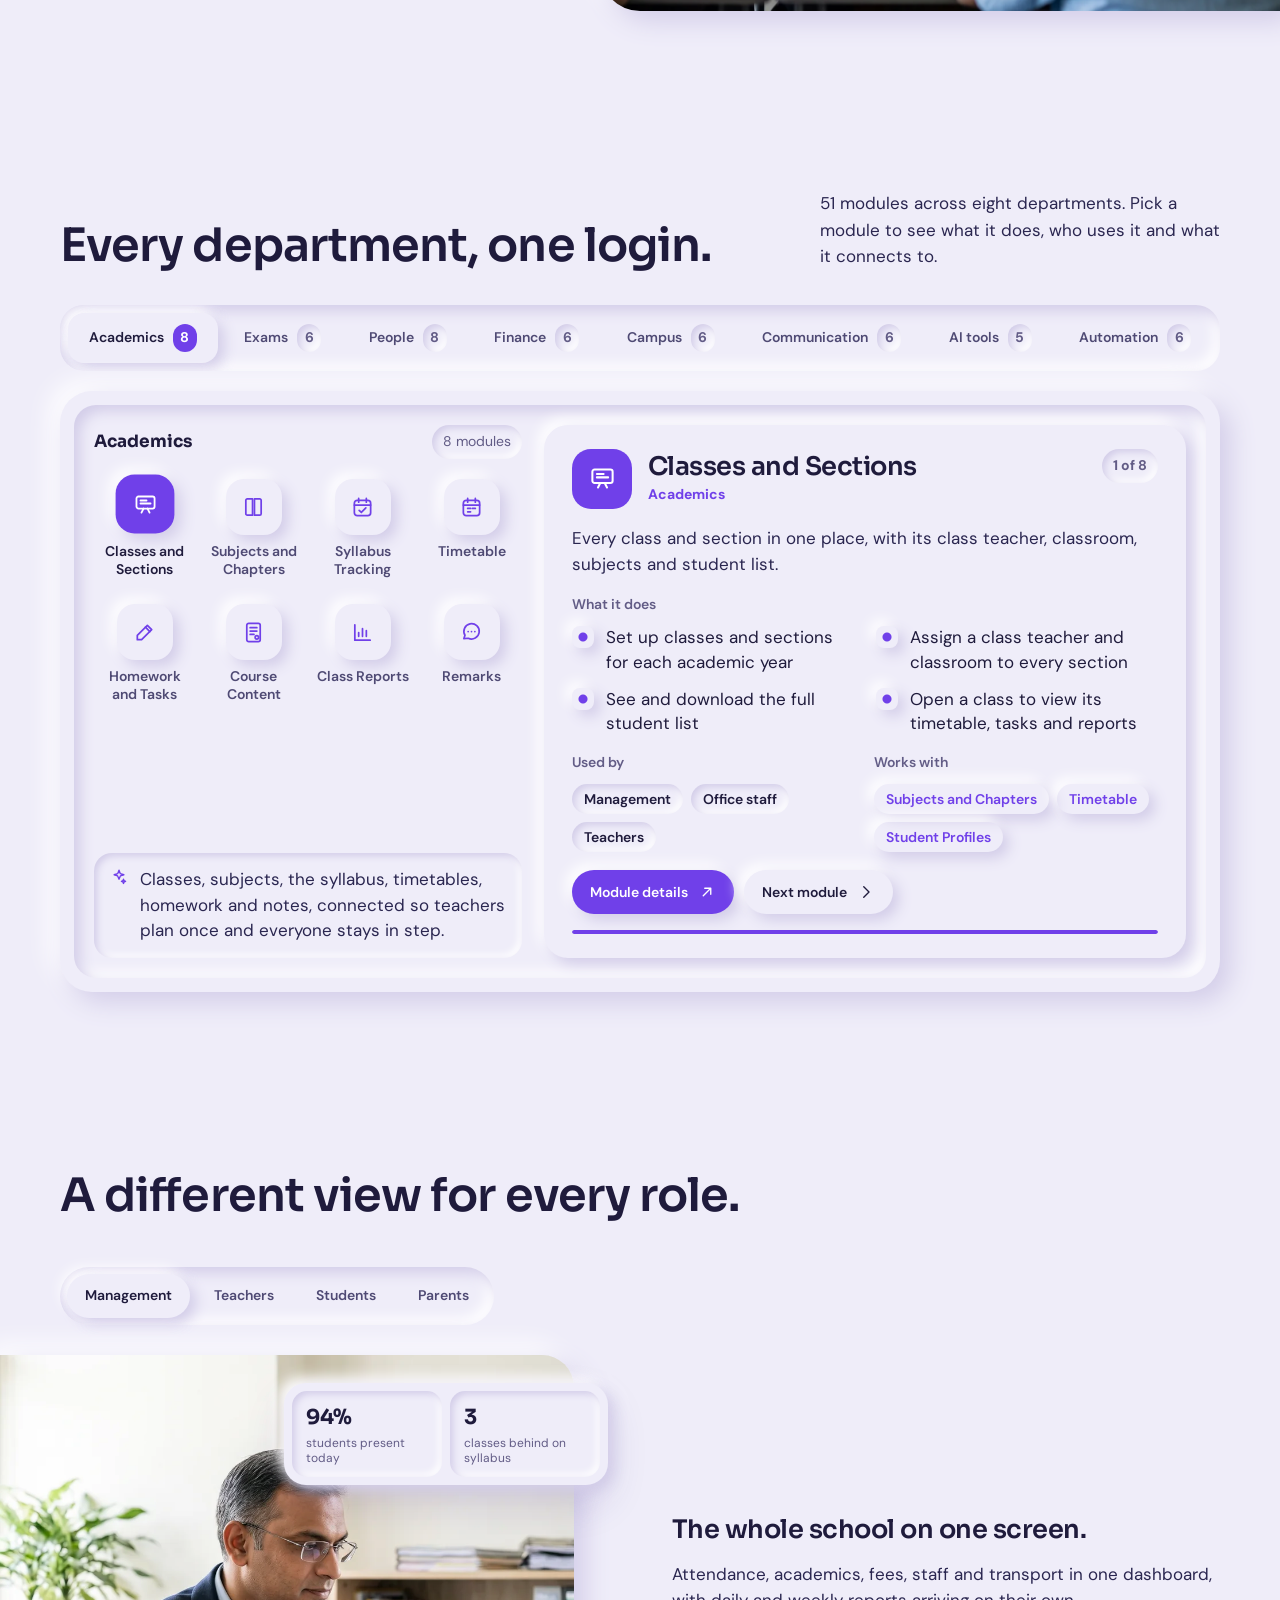
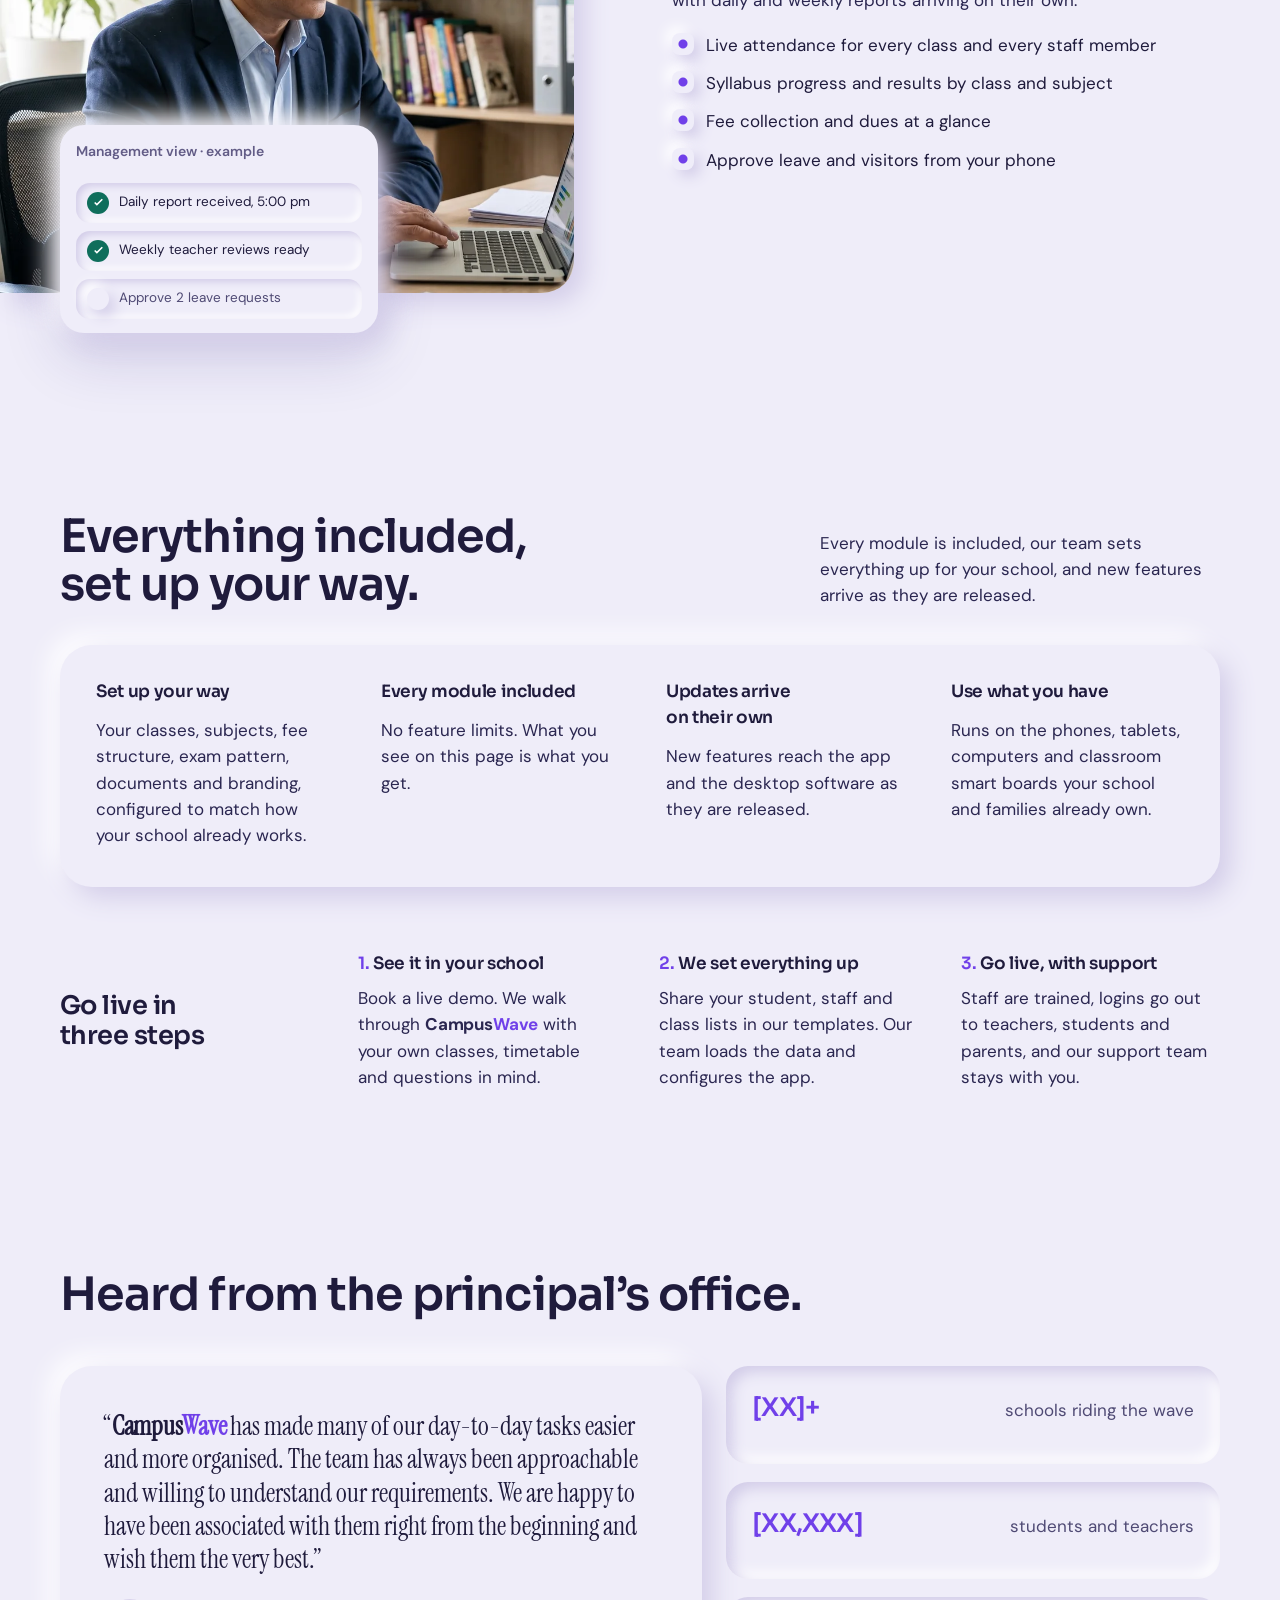
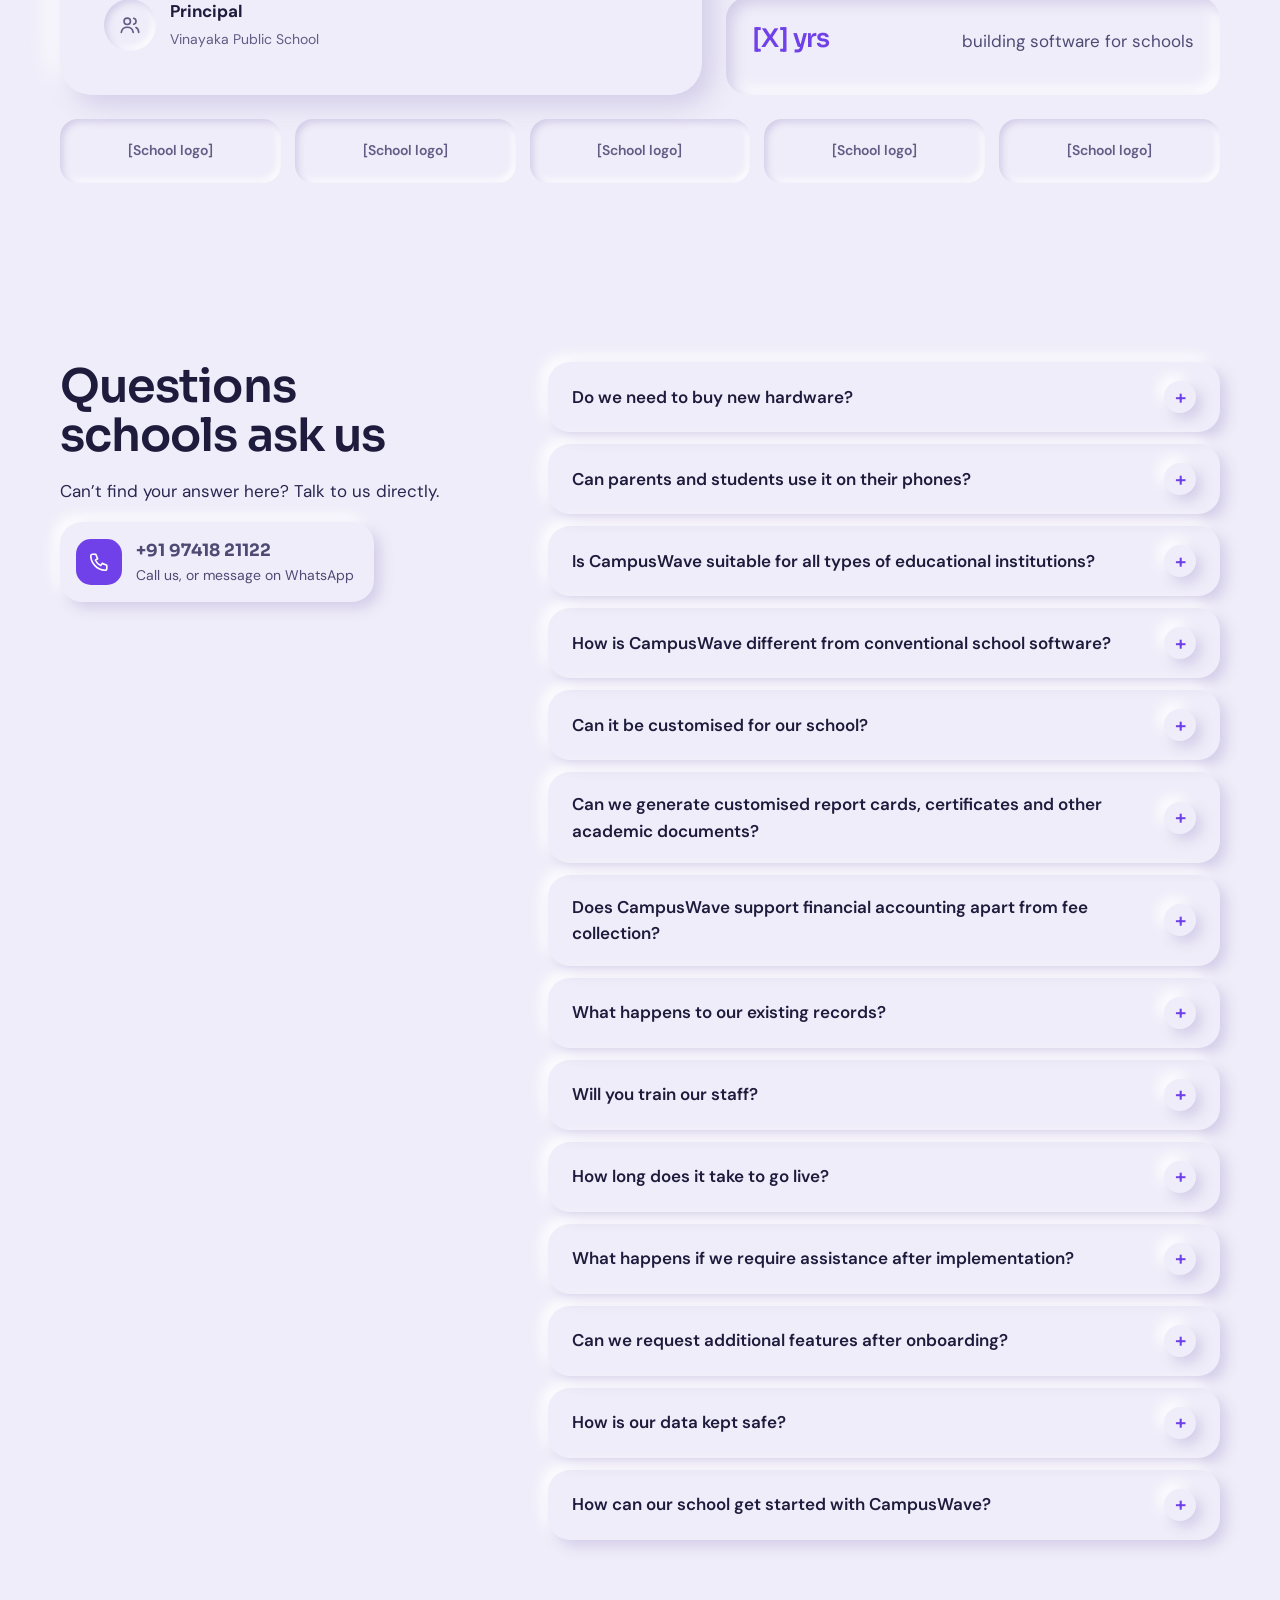
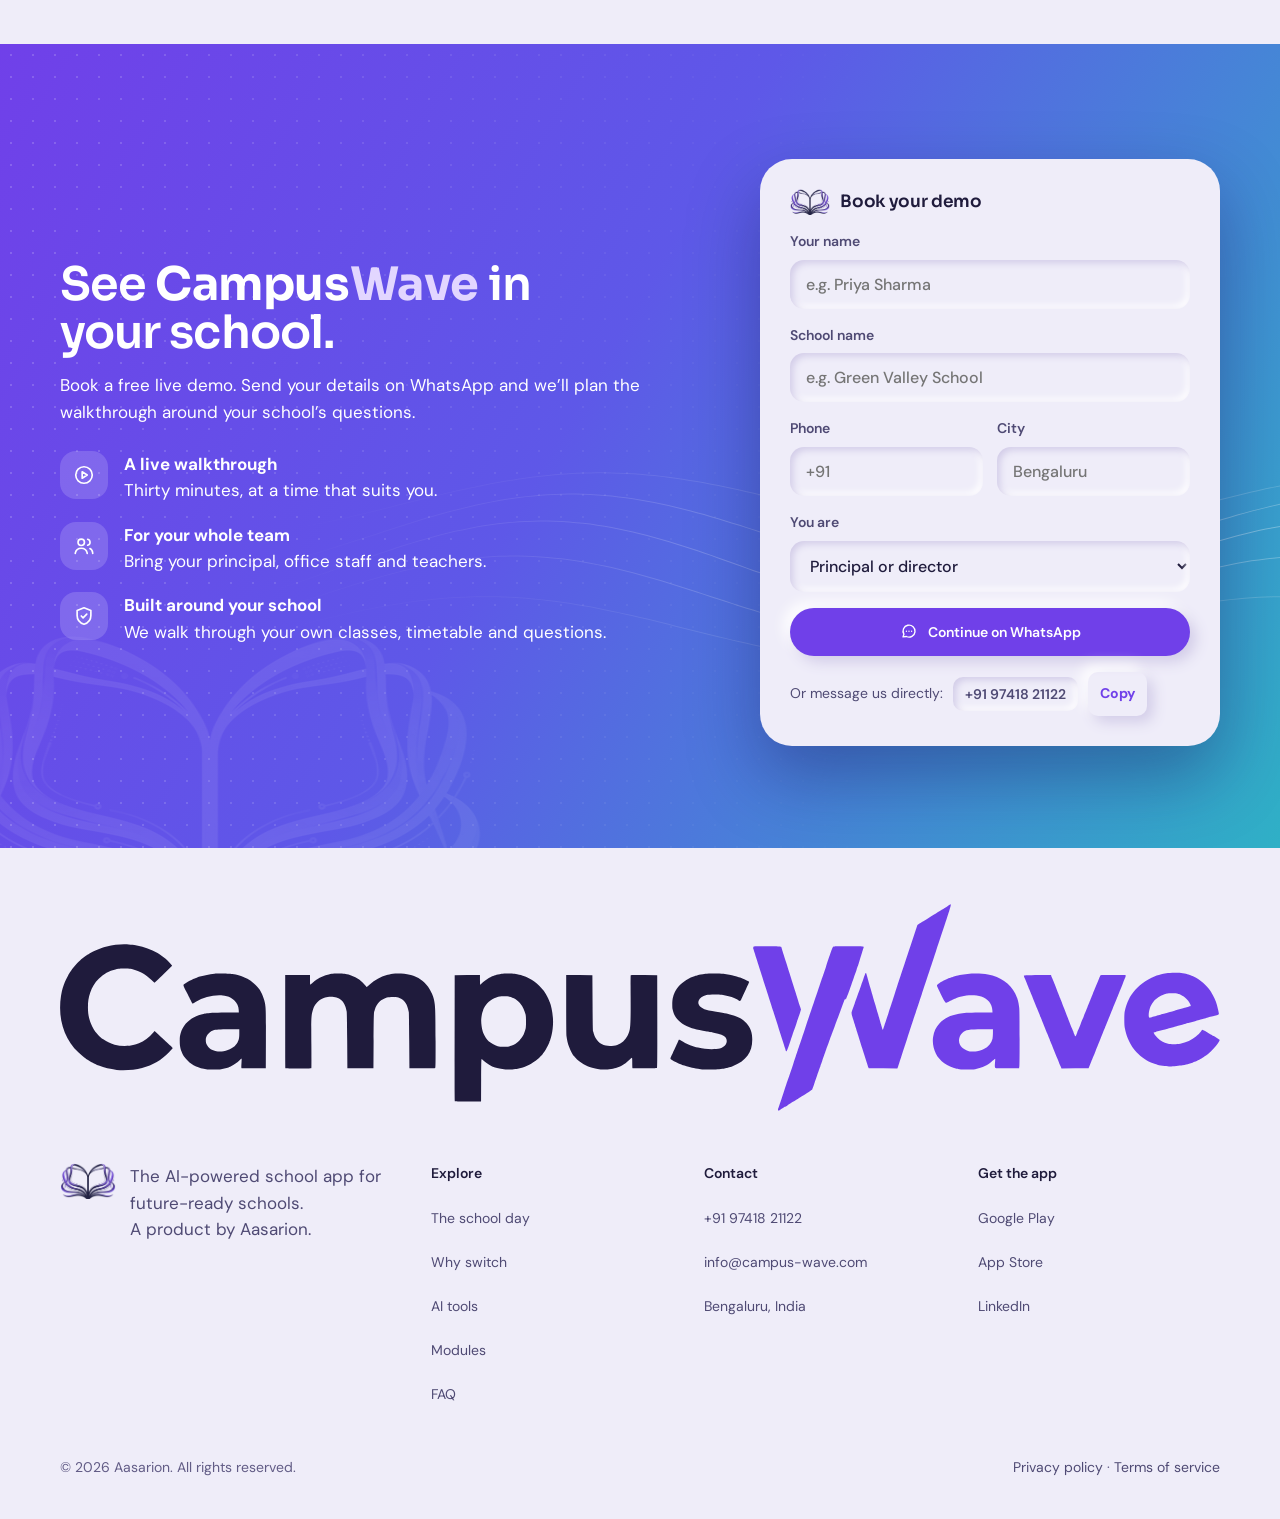
==== commit 4ce4e24c: "Landing: visible drifting mist (new tileable textures, seamless translate loop) Co-Authored-By: Clau" ====
--- a/index.html
+++ b/index.html
@@ -146,15 +146,18 @@
 .landing::before{content:""; position:absolute; inset:0; z-index:-1; background:
   linear-gradient(180deg,rgba(246,245,252,.92) 0%,rgba(246,245,252,.74) 24%,rgba(246,245,252,.50) 44%,rgba(246,245,252,.22) 60%,rgba(246,245,252,0) 72%),
   linear-gradient(0deg,var(--base) 0%,rgba(239,237,249,.92) 10%,rgba(239,237,249,.55) 24%,rgba(239,237,249,0) 42%)}
-.mist{position:absolute; left:0; right:0; pointer-events:none; background:url(img/mist.webp) repeat-x; background-size:auto 100%; will-change:background-position}
-.mist.m0{top:-4%; height:74%; opacity:.34; background-size:auto 115%; animation:mistdrift 110s linear infinite, mistwave 14s ease-in-out infinite}
-.mist.m1{top:34%; height:20%; opacity:.18; animation:mistdrift 140s linear infinite, mistwave 18s ease-in-out infinite -6s}
-.mist.m2{top:50%; height:14%; opacity:.12; background-size:auto 150%; background-position:-900px 0; animation:mistdrift2 200s linear infinite, mistwave 16s ease-in-out infinite -3s; filter:blur(2px)}
-.mist.m3{top:22%; height:12%; opacity:.10; background-size:auto 160%; background-position:-1500px 0; animation:mistdrift3 170s linear infinite}
-@keyframes mistdrift{from{background-position:0 0} to{background-position:-2400px 0}}
-@keyframes mistdrift2{from{background-position:-900px 0} to{background-position:-3300px 0}}
-@keyframes mistdrift3{from{background-position:-1500px 0} to{background-position:-3900px 0}}
-@keyframes mistwave{0%,100%{transform:translateY(0)} 50%{transform:translateY(14px)}}
+.mist{position:absolute; left:0; right:0; overflow:hidden; pointer-events:none; mix-blend-mode:screen}
+.mist i{position:absolute; top:0; bottom:0; left:0; width:200%; background:url(img/mist-a.webp) repeat-x; background-size:50% 100%; will-change:transform; animation:mistdrift 80s linear infinite}
+.mist.m0{top:-8%; height:62%; opacity:.62; animation:mistwave 16s ease-in-out infinite}
+.mist.m0 i{animation-duration:74s}
+.mist.m1{top:26%; height:34%; opacity:.42; animation:mistwave 20s ease-in-out infinite -7s}
+.mist.m1 i{background-image:url(img/mist-b.webp); animation-duration:112s; animation-delay:-40s}
+.mist.m2{top:44%; height:28%; opacity:.30; filter:blur(3px); animation:mistwave 18s ease-in-out infinite -3s}
+.mist.m2 i{background-image:url(img/mist-a.webp); animation-duration:150s; animation-delay:-95s; transform-origin:center; scale:-1 1}
+.mist.m3{bottom:4%; height:30%; opacity:.26; filter:blur(2px)}
+.mist.m3 i{background-image:url(img/mist-b.webp); animation-duration:190s; animation-delay:-60s}
+@keyframes mistdrift{from{translate:0 0} to{translate:-50% 0}}
+@keyframes mistwave{0%,100%{transform:translateY(0)} 50%{transform:translateY(12px)}}
 .land-copy{position:absolute; left:0; right:0; top:clamp(96px,15vh,150px); display:flex; flex-direction:column; align-items:center; text-align:center; gap:clamp(14px,2vh,22px); opacity:calc(1 - var(--h,0)*1.6); transform:translateY(calc(var(--h,0)*-60px))}
 .land-copy::before{content:""; position:absolute; left:50%; top:46%; width:min(1100px,110%); height:130%; translate:-50% -50%; z-index:-1; background:radial-gradient(closest-side,rgba(248,247,253,.7),rgba(248,247,253,.36) 55%,transparent); pointer-events:none}
 
@@ -168,7 +171,7 @@
 
 
 
-@media (max-width:640px){ .landing .scene img{object-position:42% 60%} .mist{background-size:auto 80%} }
+@media (max-width:640px){ .landing .scene img{object-position:42% 60%} .mist i{width:300%; background-size:33.333% 100%} @keyframes mistdrift{from{translate:0 0} to{translate:-33.333% 0}} }
 
 /* ---------- bridge ---------- */
 .bridge{position:relative; z-index:3; padding-block:0 8px}
@@ -865,10 +868,10 @@
 <!-- LANDING -->
 <section class="landing snap" id="landing" aria-label="Welcome">
   <div class="scene"><img src="img/campus.webp" srcset="img/campus-1200.webp 1200w, img/campus.webp 2400w" sizes="100vw" alt="A school campus with spires, sports grounds and an amphitheatre in a misty hill valley" fetchpriority="high"></div>
-  <div class="mist m0" aria-hidden="true"></div>
-  <div class="mist m3" aria-hidden="true"></div>
-  <div class="mist m1" aria-hidden="true"></div>
-  <div class="mist m2" aria-hidden="true"></div>
+  <div class="mist m0" aria-hidden="true"><i></i></div>
+  <div class="mist m3" aria-hidden="true"><i></i></div>
+  <div class="mist m1" aria-hidden="true"><i></i></div>
+  <div class="mist m2" aria-hidden="true"><i></i></div>
   <div class="wrap land-copy">
     <h1>Powering the future of <em>intelligent education.</em></h1>
     <p class="lead"><strong>Meet <span class="cw">Campus<span>Wave</span></span>.</strong> An intelligent, fully customisable school platform that connects every part of your institution.</p>
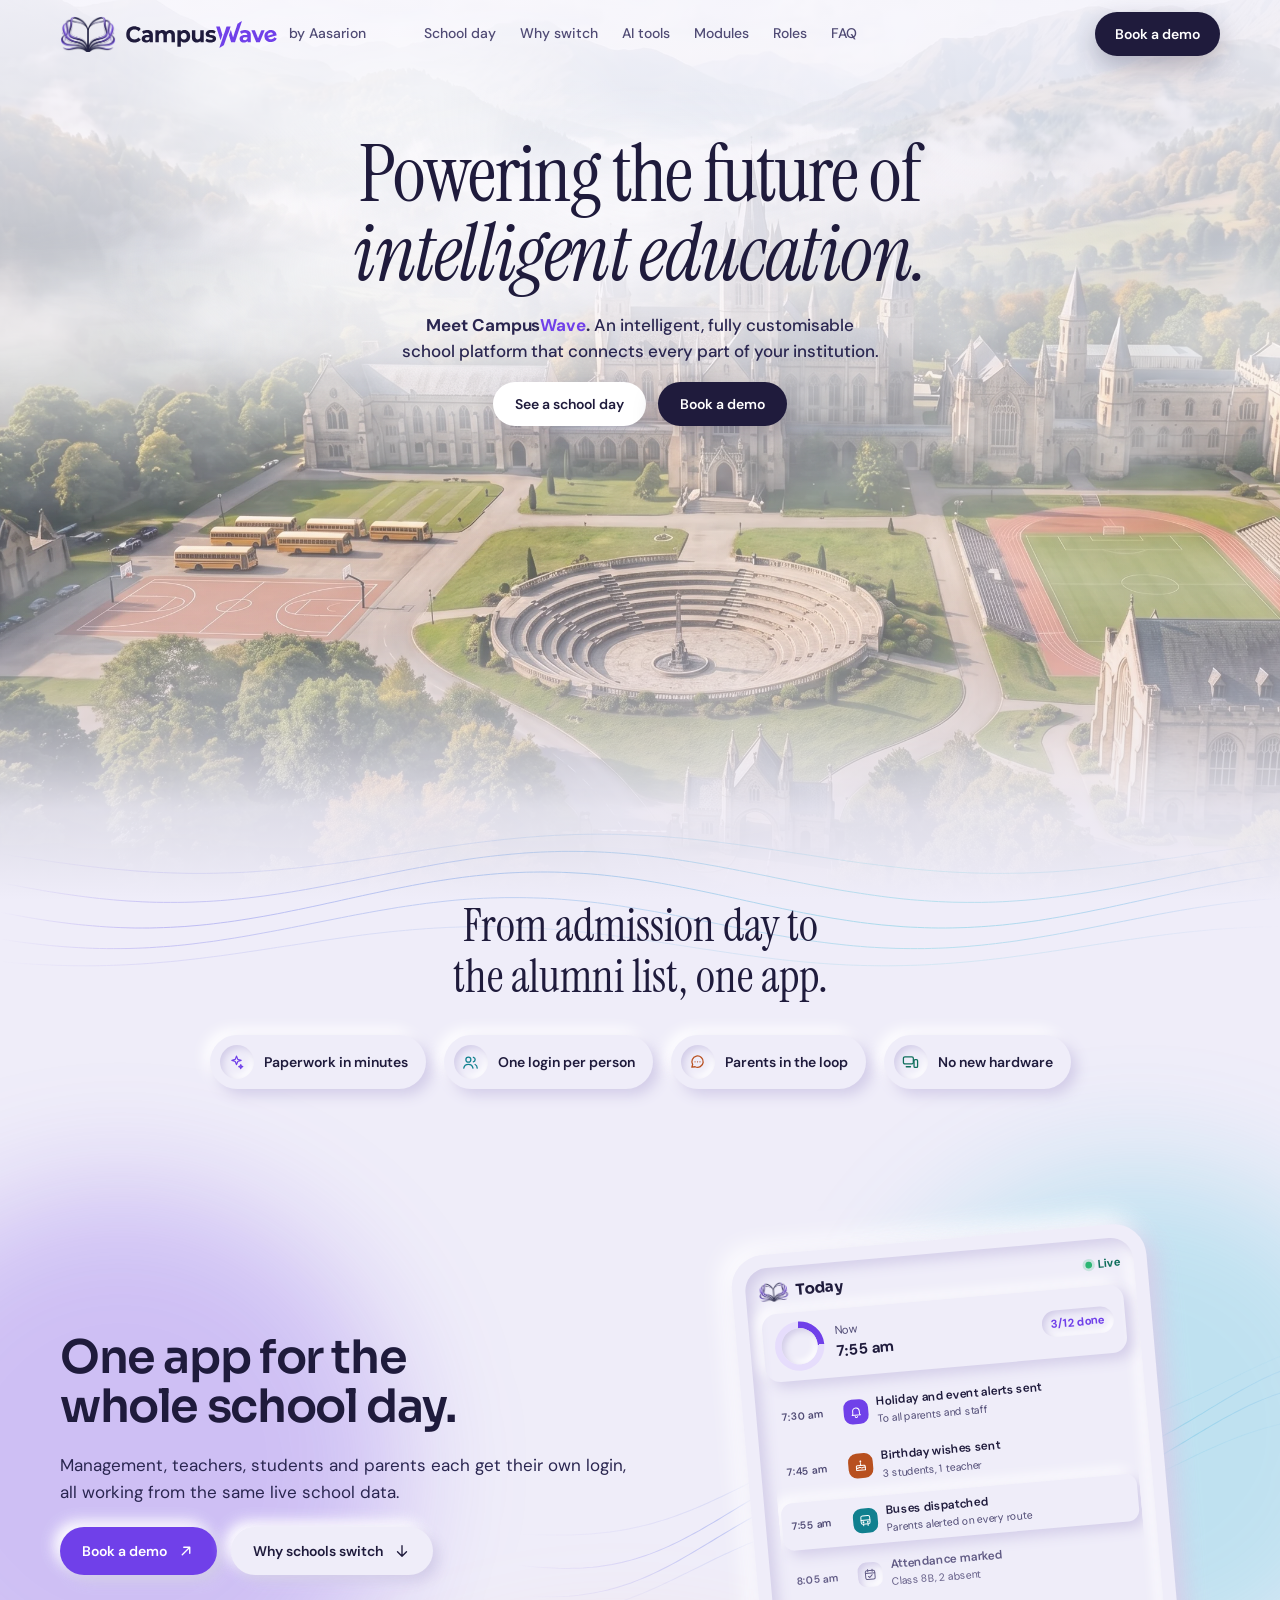
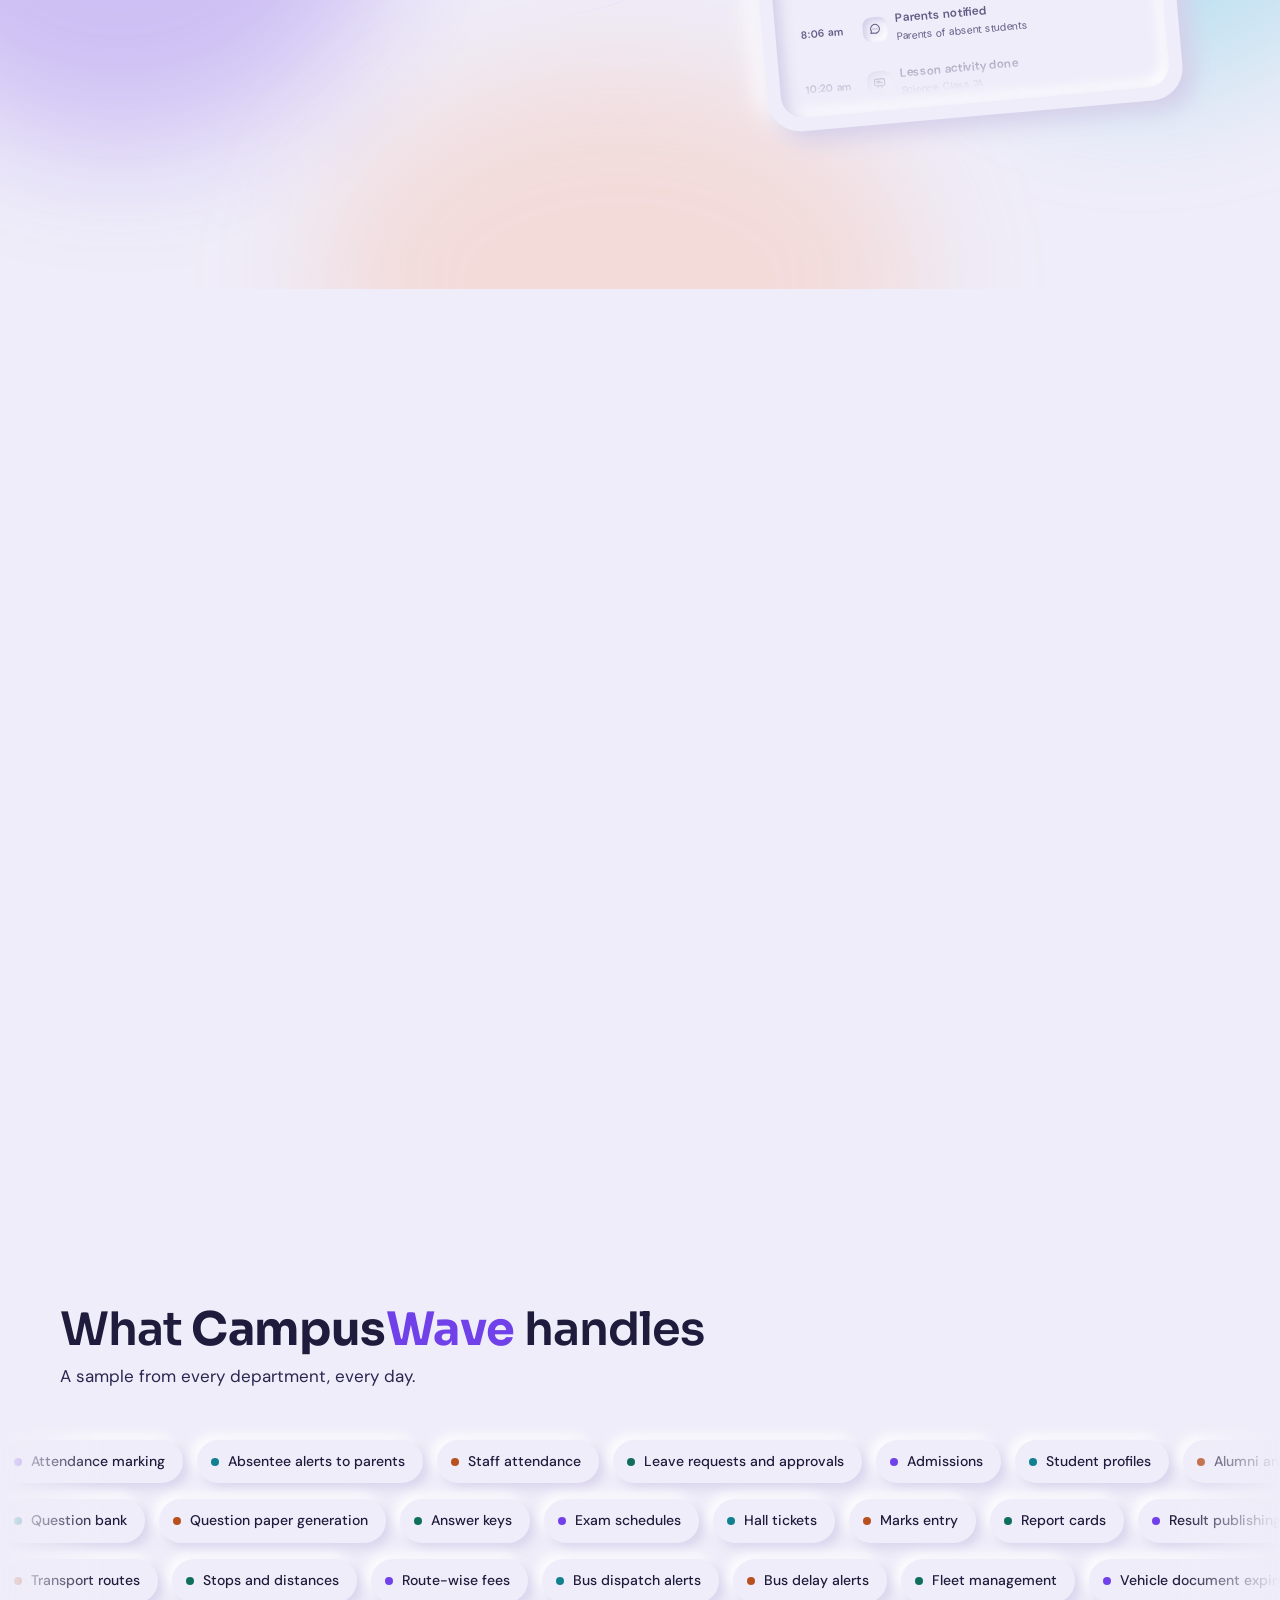
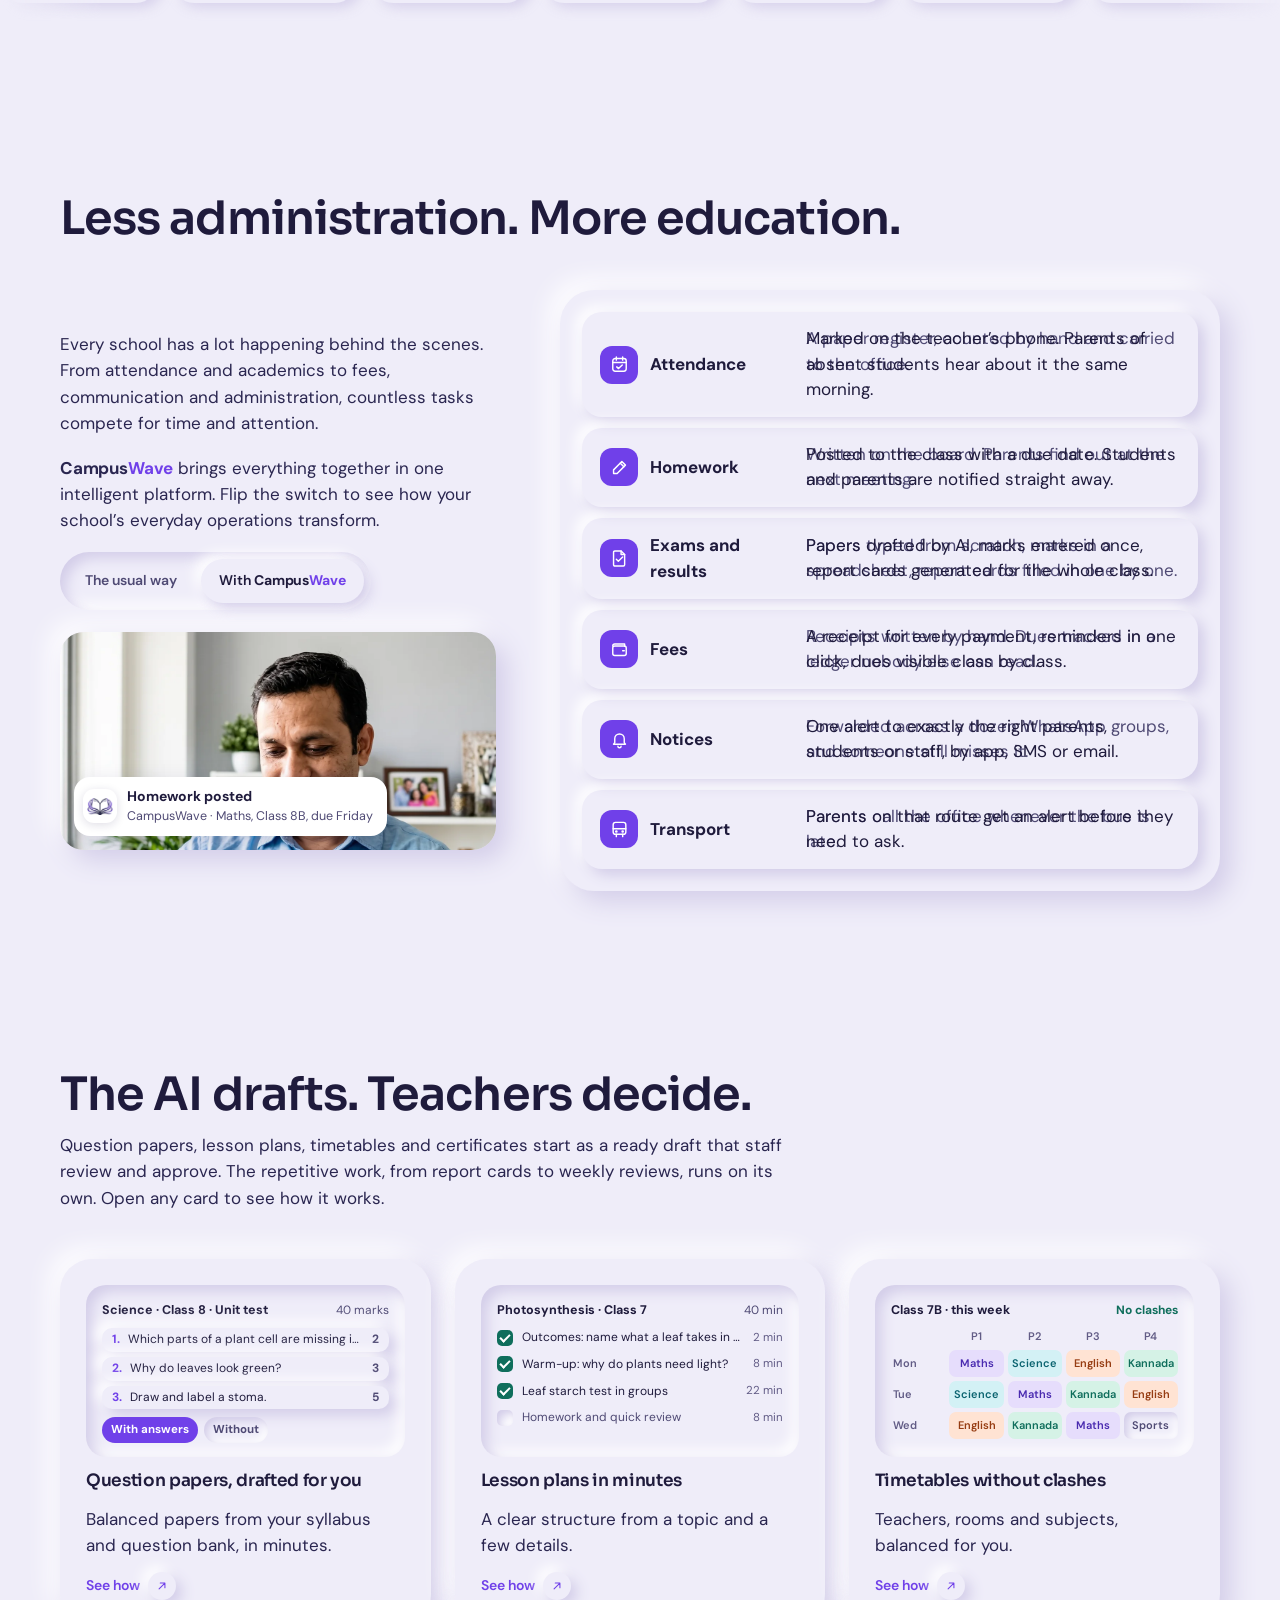
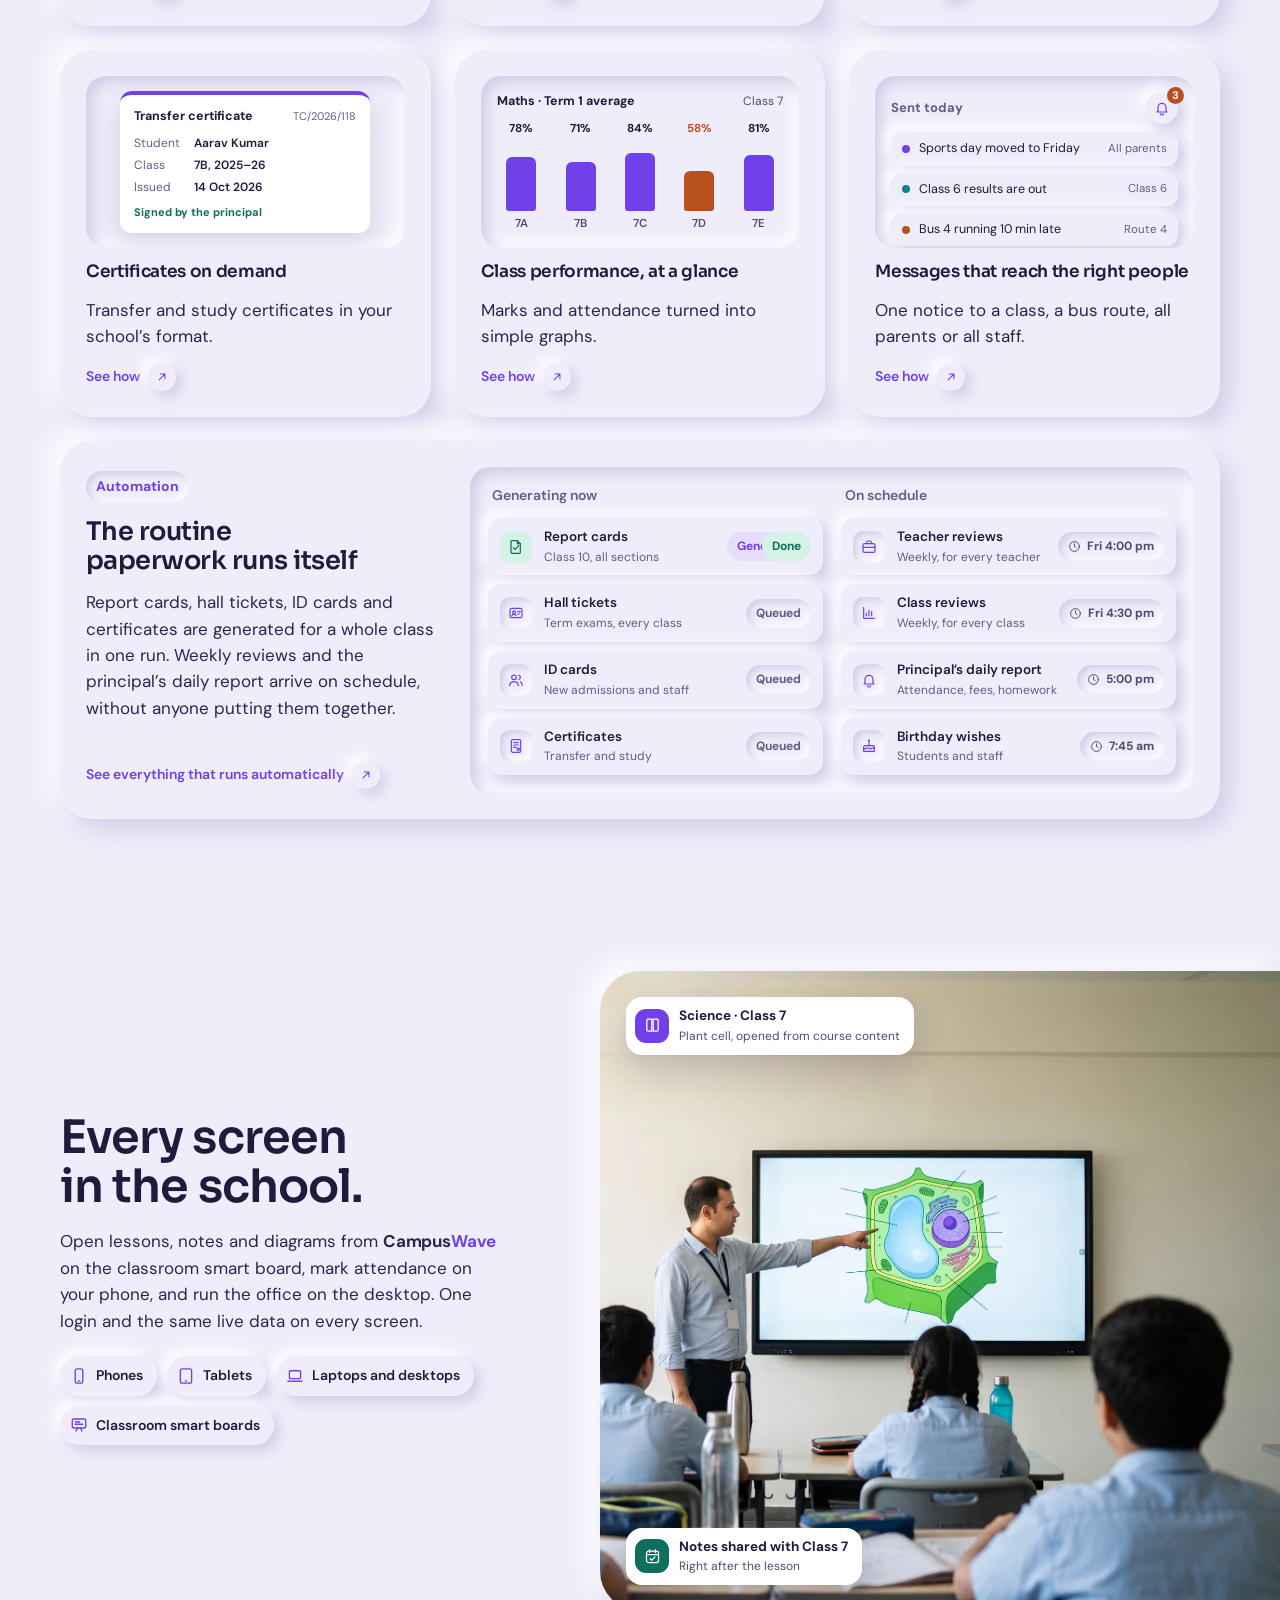
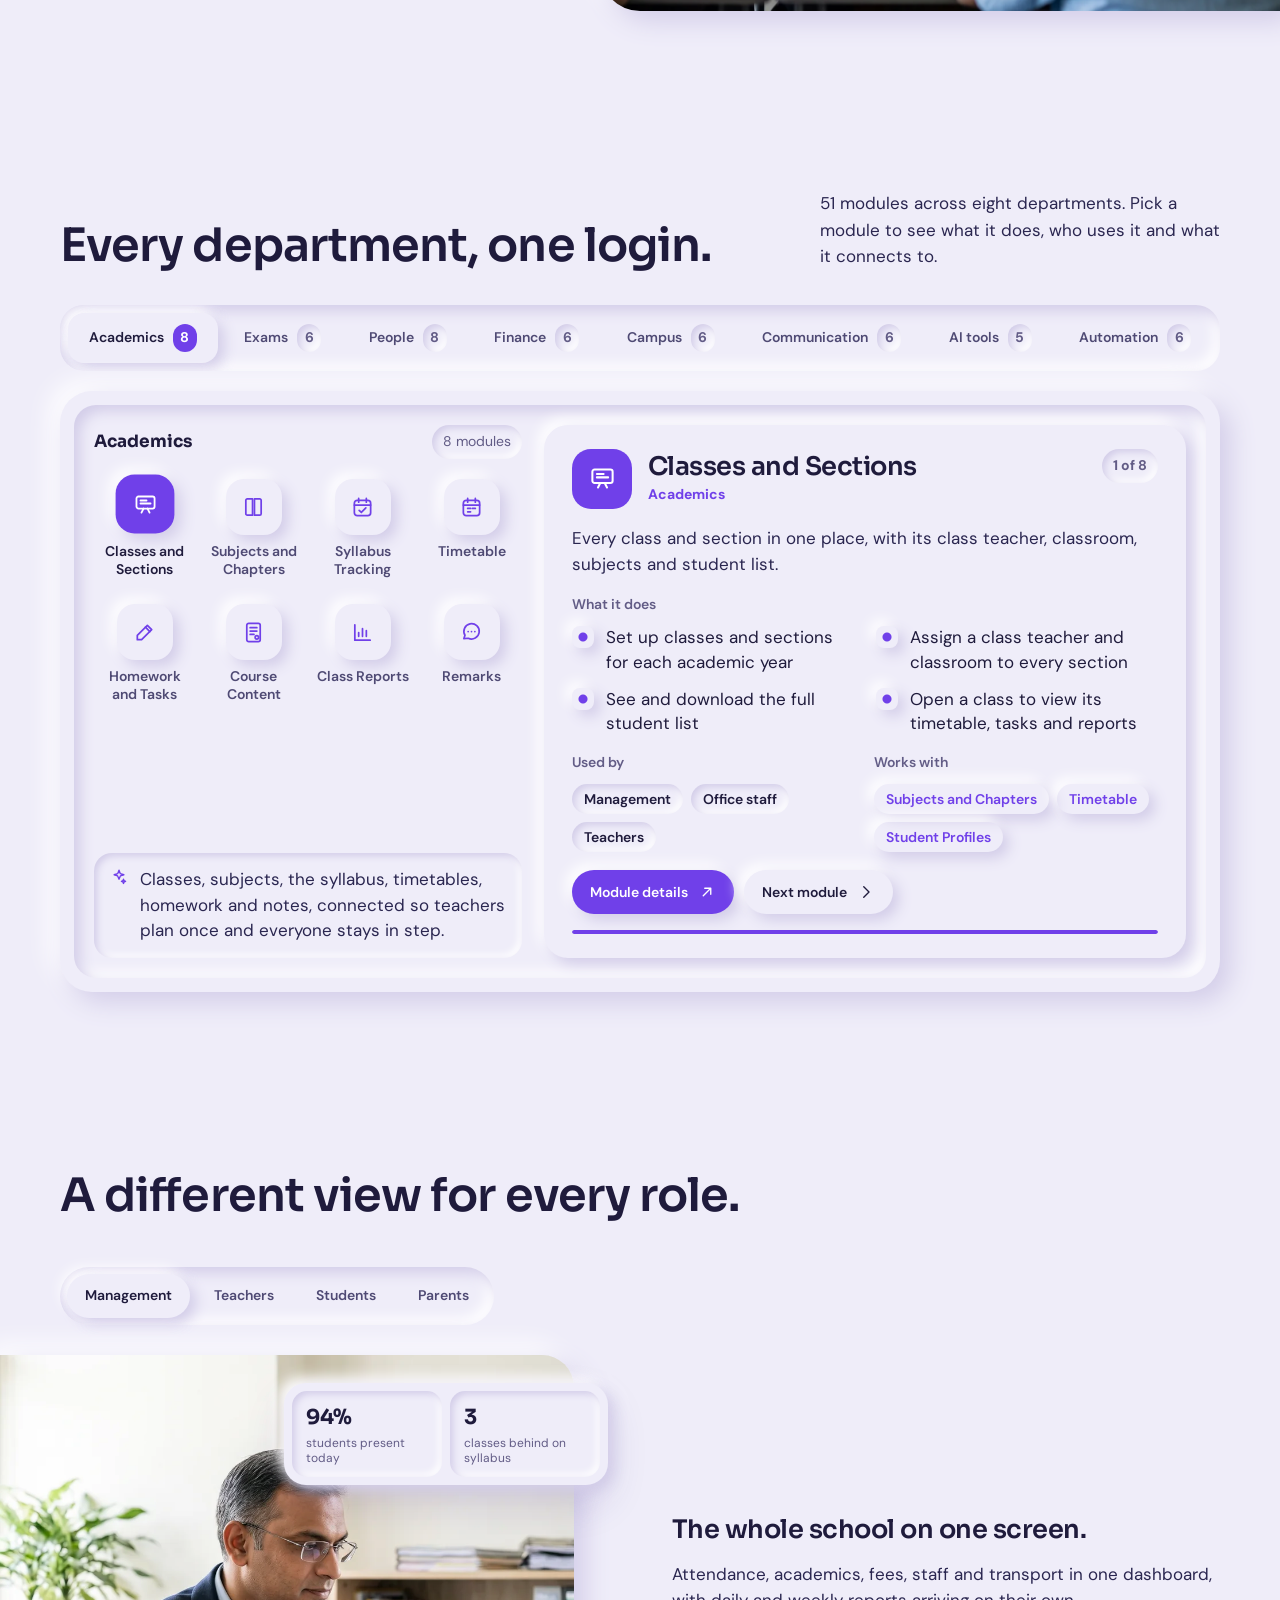
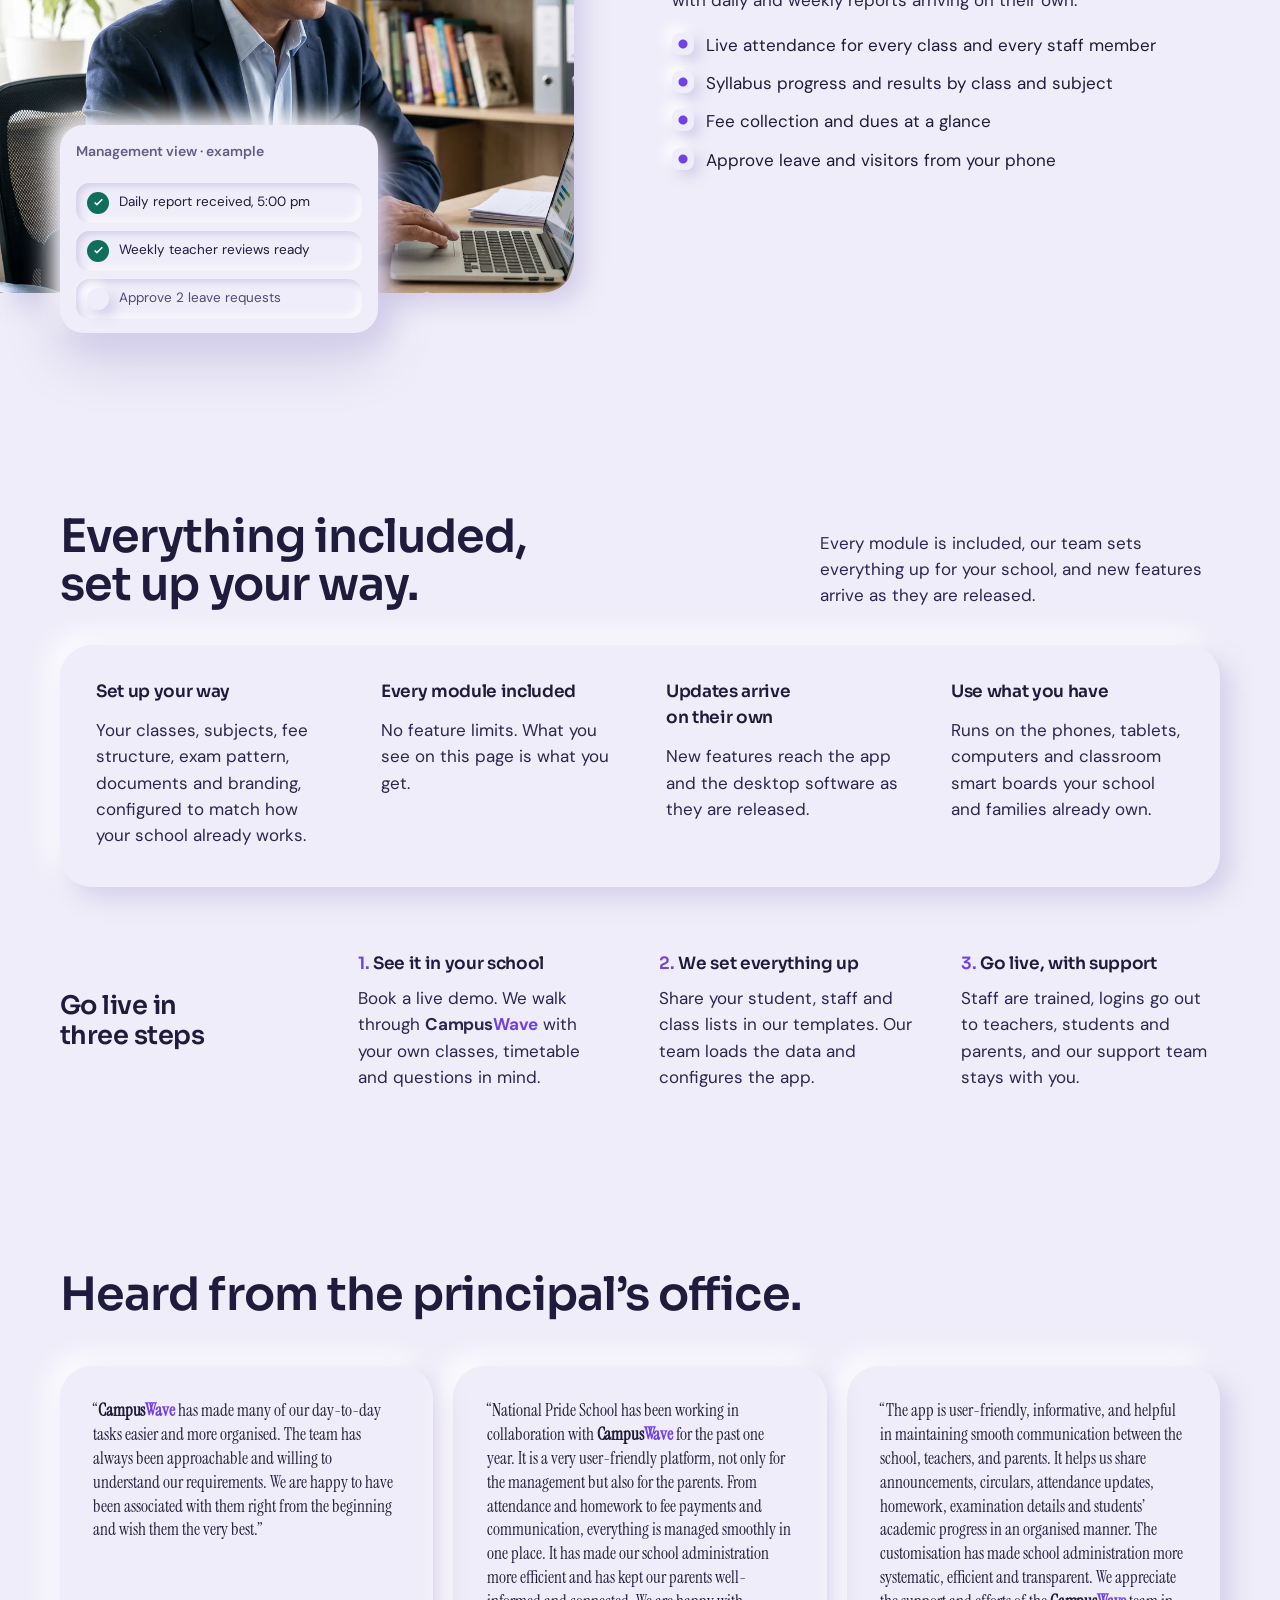
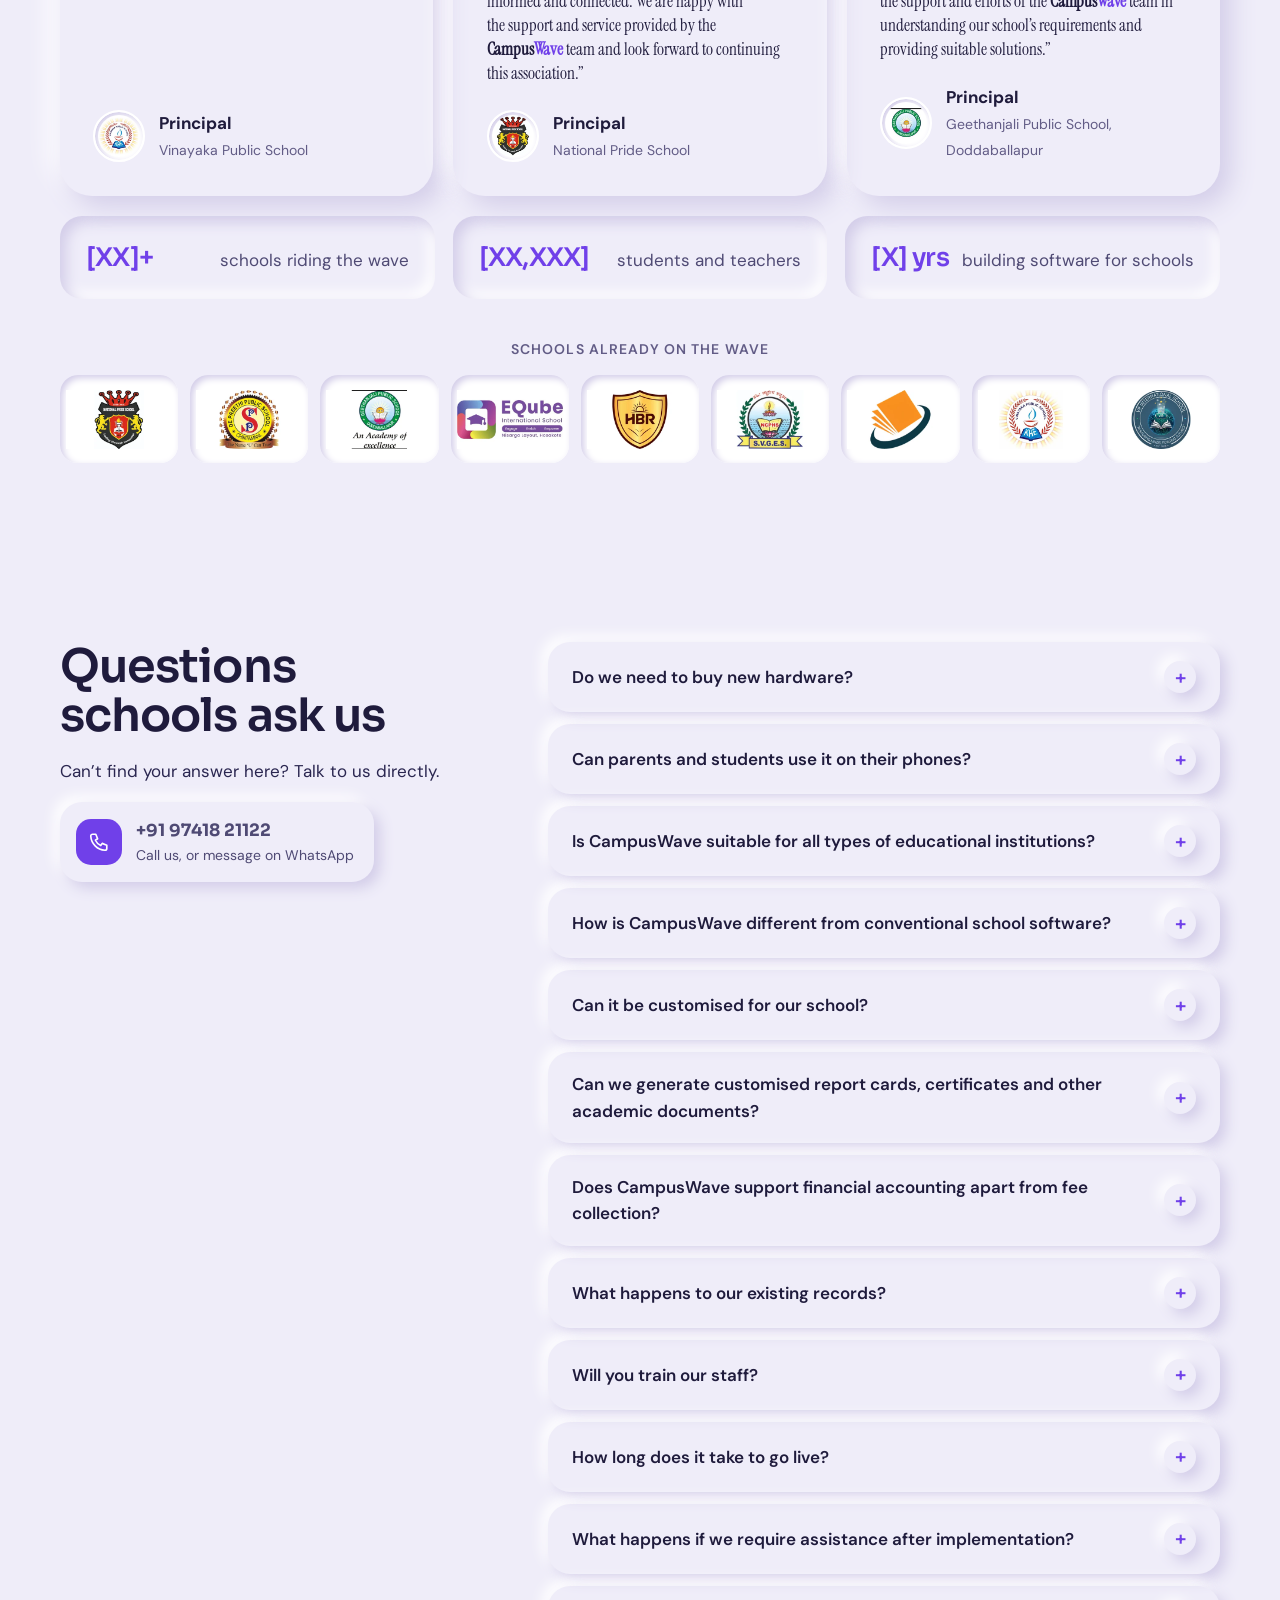
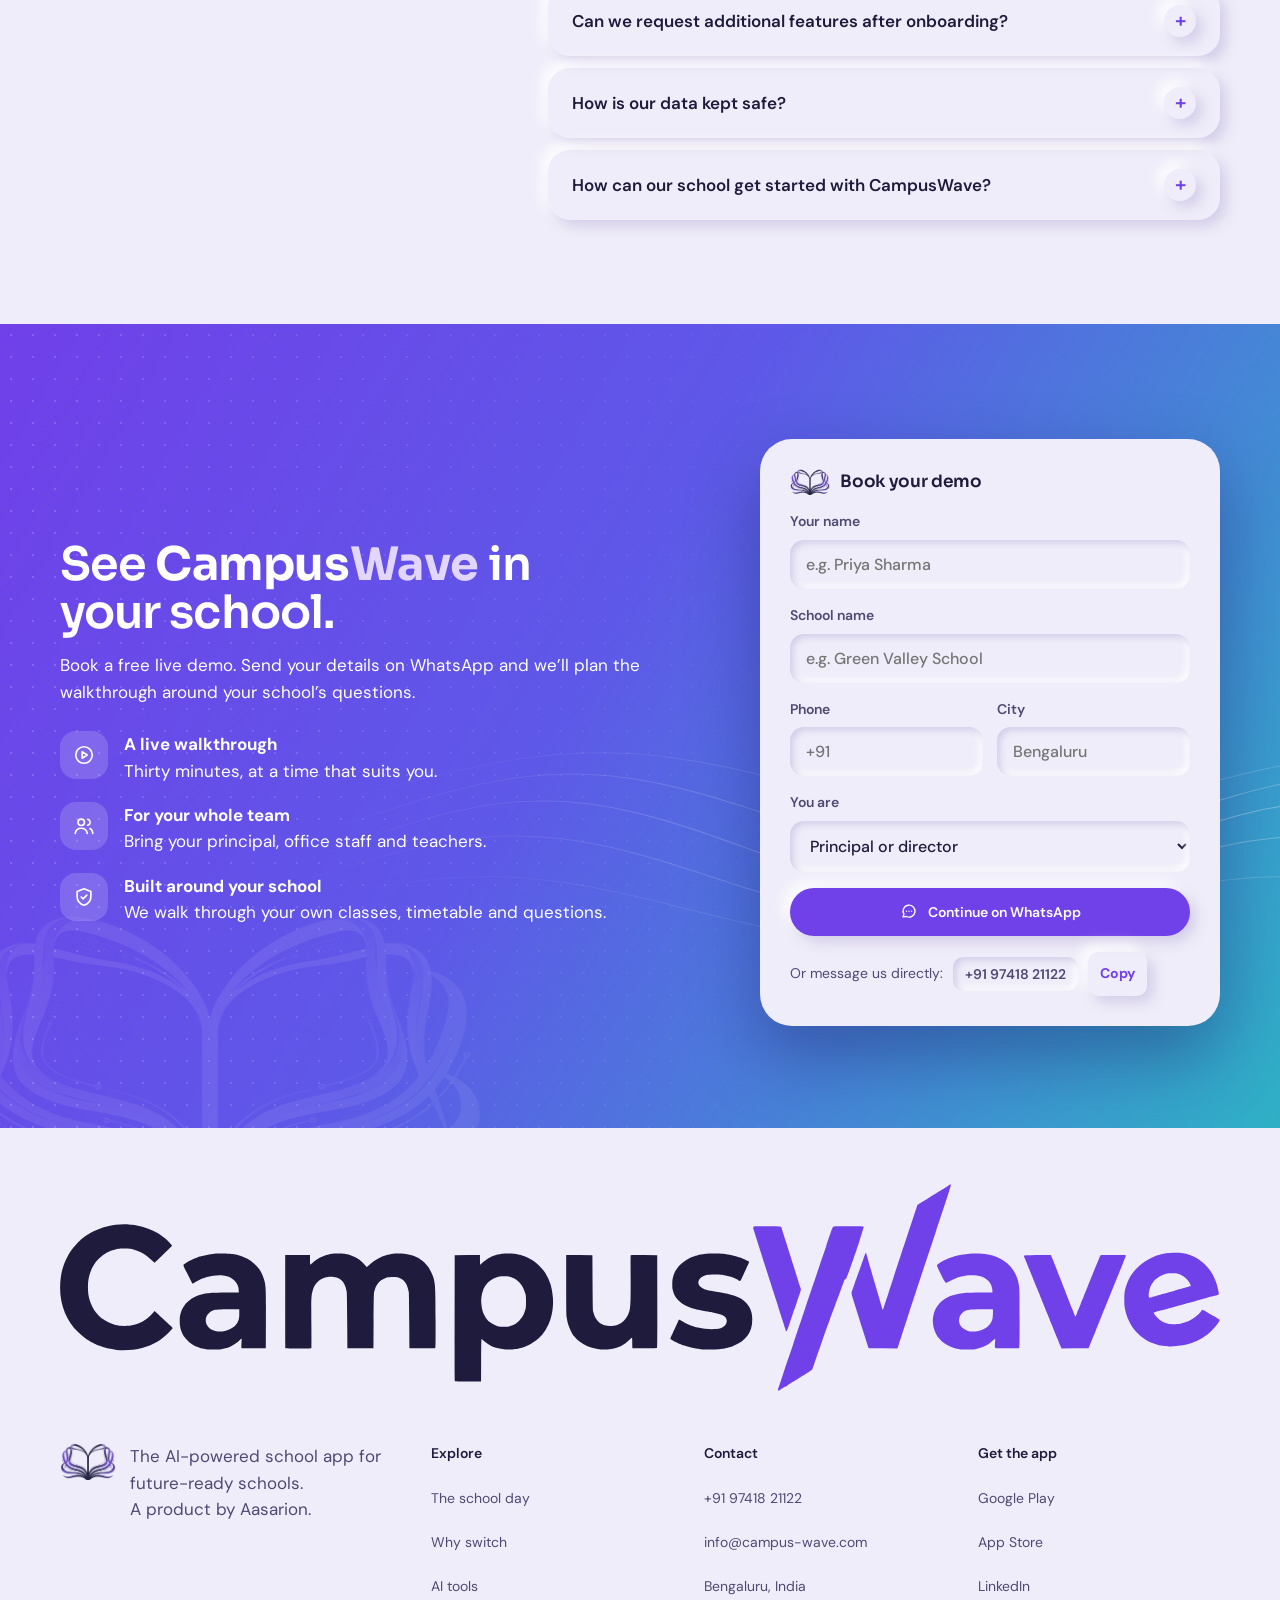
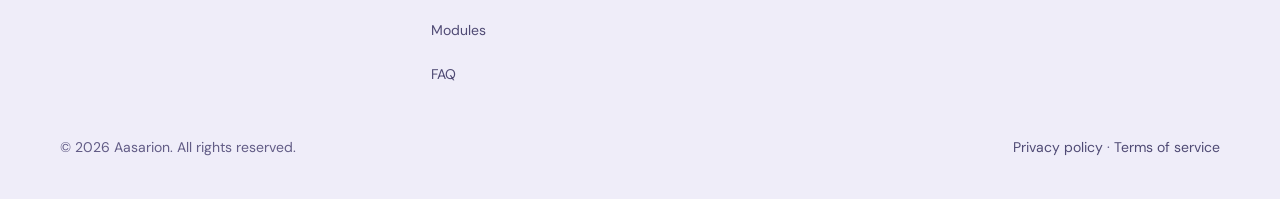
==== commit 314c35f9: "Proof: three testimonials with school logos, nine client-school logos Co-Authored-By: Claude Fable 5" ====
--- a/index.html
+++ b/index.html
@@ -542,18 +542,21 @@
 @media (max-width:560px){ .promise{grid-template-columns:1fr} }
 
 /* ---------- proof ---------- */
-.proof{display:grid; grid-template-columns:1.3fr 1fr; gap:24px; align-items:stretch}
-.quote{margin:0; padding:clamp(28px,4vw,44px); border-radius:var(--r-lg); box-shadow:var(--raise); display:flex; flex-direction:column; gap:22px; justify-content:space-between}
-.quote blockquote{margin:0; font-family:var(--f-accent); font-size:var(--fs-sub); line-height:1.3}
+.proof{display:grid; grid-template-columns:repeat(3,minmax(0,1fr)); gap:20px; align-items:stretch}
+.quote{margin:0; padding:clamp(24px,2.6vw,34px); border-radius:var(--r-lg); box-shadow:var(--raise); display:flex; flex-direction:column; gap:22px; justify-content:space-between}
+.quote blockquote{margin:0; font-family:var(--f-accent); font-size:clamp(17px,1.35vw,21px); line-height:1.38; text-wrap:pretty}
 .quote .who{display:flex; align-items:center; gap:14px}
-.avatar{width:52px; height:52px; border-radius:50%; box-shadow:var(--press-sm); display:grid; place-items:center; color:var(--faint); flex:none}
-.stats{display:grid; gap:18px}
+.avatar{width:52px; height:52px; border-radius:50%; box-shadow:var(--press-sm); display:grid; place-items:center; color:var(--faint); flex:none; object-fit:cover; background:#fff; padding:3px; border:2px solid #fff}
+.stats{display:grid; grid-template-columns:repeat(3,minmax(0,1fr)); gap:18px; margin-top:20px}
 .stat{padding:22px 26px; border-radius:var(--r-md); box-shadow:var(--press); display:flex; align-items:baseline; justify-content:space-between; gap:12px; flex-wrap:wrap}
 .stat b{font-family:var(--f-display); font-weight:600; font-size:var(--fs-sub); color:var(--iris); letter-spacing:-.03em}
 .stat span{font-size:var(--fs-body); color:var(--muted)}
-.logos{display:grid; grid-template-columns:repeat(5,minmax(0,1fr)); gap:14px; margin-top:24px}
-.logos span{height:64px; border-radius:18px; box-shadow:var(--press-sm); display:grid; place-items:center; color:var(--faint); font-size:var(--fs-sm); font-weight:600}
-@media (max-width:860px){ .proof{grid-template-columns:1fr} .logos{grid-template-columns:repeat(3,minmax(0,1fr))} .logos span:nth-child(n+4){display:none} }
+.logos-head{margin:40px 0 14px; text-align:center; font-size:var(--fs-sm); font-weight:600; letter-spacing:.08em; text-transform:uppercase; color:var(--faint)}
+.logos{display:grid; grid-template-columns:repeat(9,minmax(0,1fr)); gap:12px}
+.logos span{height:88px; border-radius:18px; box-shadow:var(--press-sm); background:#fff; display:grid; place-items:center; padding:6px; overflow:hidden}
+.logos img{width:100%; height:100%; object-fit:contain}
+@media (max-width:1100px){ .logos{grid-template-columns:repeat(5,minmax(0,1fr))} }
+@media (max-width:860px){ .proof{grid-template-columns:1fr} .stats{grid-template-columns:1fr; gap:12px} .logos{grid-template-columns:repeat(3,minmax(0,1fr))} .logos span{height:76px} }
 
 /* ---------- faq ---------- */
 .faq-grid{display:grid; grid-template-columns:minmax(0,.82fr) minmax(0,1.3fr); gap:clamp(32px,5vw,72px); align-items:start}
@@ -1226,15 +1229,24 @@
     <div class="proof reveal">
       <figure class="quote">
         <blockquote>“<span class="cw">Campus<span>Wave</span></span> has made many of our day-to-day tasks easier and more organised. The team has always been approachable and willing to understand our requirements. We are happy to have been associated with them right from the beginning and wish them the very best.”</blockquote>
-        <figcaption class="who"><span class="avatar"><svg class="ico"><use href="#i-users"/></svg></span><span><b>Principal</b><br><span style="color:var(--faint); font-size:var(--fs-sm)">Vinayaka Public School</span></span></figcaption>
+        <figcaption class="who"><img class="avatar" src="img/schools/vinayaka-avatar.webp" alt="" width="52" height="52" loading="lazy"><span><b>Principal</b><br><span style="color:var(--faint); font-size:var(--fs-sm)">Vinayaka Public School</span></span></figcaption>
       </figure>
-      <div class="stats">
-        <div class="stat"><b>[XX]+</b><span>schools riding the wave</span></div>
-        <div class="stat"><b>[XX,XXX]</b><span>students and teachers</span></div>
-        <div class="stat"><b>[X] yrs</b><span>building software for schools</span></div>
-      </div>
-    </div>
-    <div class="logos reveal" aria-label="Partner school logos (placeholders)"><span>[School logo]</span><span>[School logo]</span><span>[School logo]</span><span>[School logo]</span><span>[School logo]</span></div>
+      <figure class="quote">
+        <blockquote>“National Pride School has been working in collaboration with <span class="cw">Campus<span>Wave</span></span> for the past one year. It is a very user-friendly platform, not only for the management but also for the parents. From attendance and homework to fee payments and communication, everything is managed smoothly in one place. It has made our school administration more efficient and has kept our parents well-informed and connected. We are happy with the support and service provided by the <span class="cw">Campus<span>Wave</span></span> team and look forward to continuing this association.”</blockquote>
+        <figcaption class="who"><img class="avatar" src="img/schools/national-pride-avatar.webp" alt="" width="52" height="52" loading="lazy"><span><b>Principal</b><br><span style="color:var(--faint); font-size:var(--fs-sm)">National Pride School</span></span></figcaption>
+      </figure>
+      <figure class="quote">
+        <blockquote>“The app is user-friendly, informative, and helpful in maintaining smooth communication between the school, teachers, and parents. It helps us share announcements, circulars, attendance updates, homework, examination details and students’ academic progress in an organised manner. The customisation has made school administration more systematic, efficient and transparent. We appreciate the support and efforts of the <span class="cw">Campus<span>Wave</span></span> team in understanding our school’s requirements and providing suitable solutions.”</blockquote>
+        <figcaption class="who"><img class="avatar" src="img/schools/geethanjali-avatar.webp" alt="" width="52" height="52" loading="lazy"><span><b>Principal</b><br><span style="color:var(--faint); font-size:var(--fs-sm)">Geethanjali Public School, Doddaballapur</span></span></figcaption>
+      </figure>
+    </div>
+    <div class="stats reveal">
+      <div class="stat"><b>[XX]+</b><span>schools riding the wave</span></div>
+      <div class="stat"><b>[XX,XXX]</b><span>students and teachers</span></div>
+      <div class="stat"><b>[X] yrs</b><span>building software for schools</span></div>
+    </div>
+    <p class="logos-head reveal">Schools already on the wave</p>
+    <div class="logos reveal" aria-label="Client school logos"><span><img src="img/schools/national-pride.webp" alt="National Pride School" width="360" height="200" loading="lazy"></span><span><img src="img/schools/de-preethi.webp" alt="De Preethi Public School, Chintamani" width="360" height="200" loading="lazy"></span><span><img src="img/schools/geethanjali.webp" alt="Geethanjali Public School, Doddaballapur" width="360" height="200" loading="lazy"></span><span><img src="img/schools/eqube.webp" alt="EQube International School, Hosakote" width="360" height="200" loading="lazy"></span><span><img src="img/schools/hbr.webp" alt="HBR" width="360" height="200" loading="lazy"></span><span><img src="img/schools/ncphs.webp" alt="NCPHS" width="360" height="200" loading="lazy"></span><span><img src="img/schools/school-7.webp" alt="Client school" width="360" height="200" loading="lazy"></span><span><img src="img/schools/vinayaka.webp" alt="Vinayaka Public School" width="360" height="200" loading="lazy"></span><span><img src="img/schools/vr-international.webp" alt="VR International School" width="360" height="200" loading="lazy"></span></div>
   </div>
 </section>
 
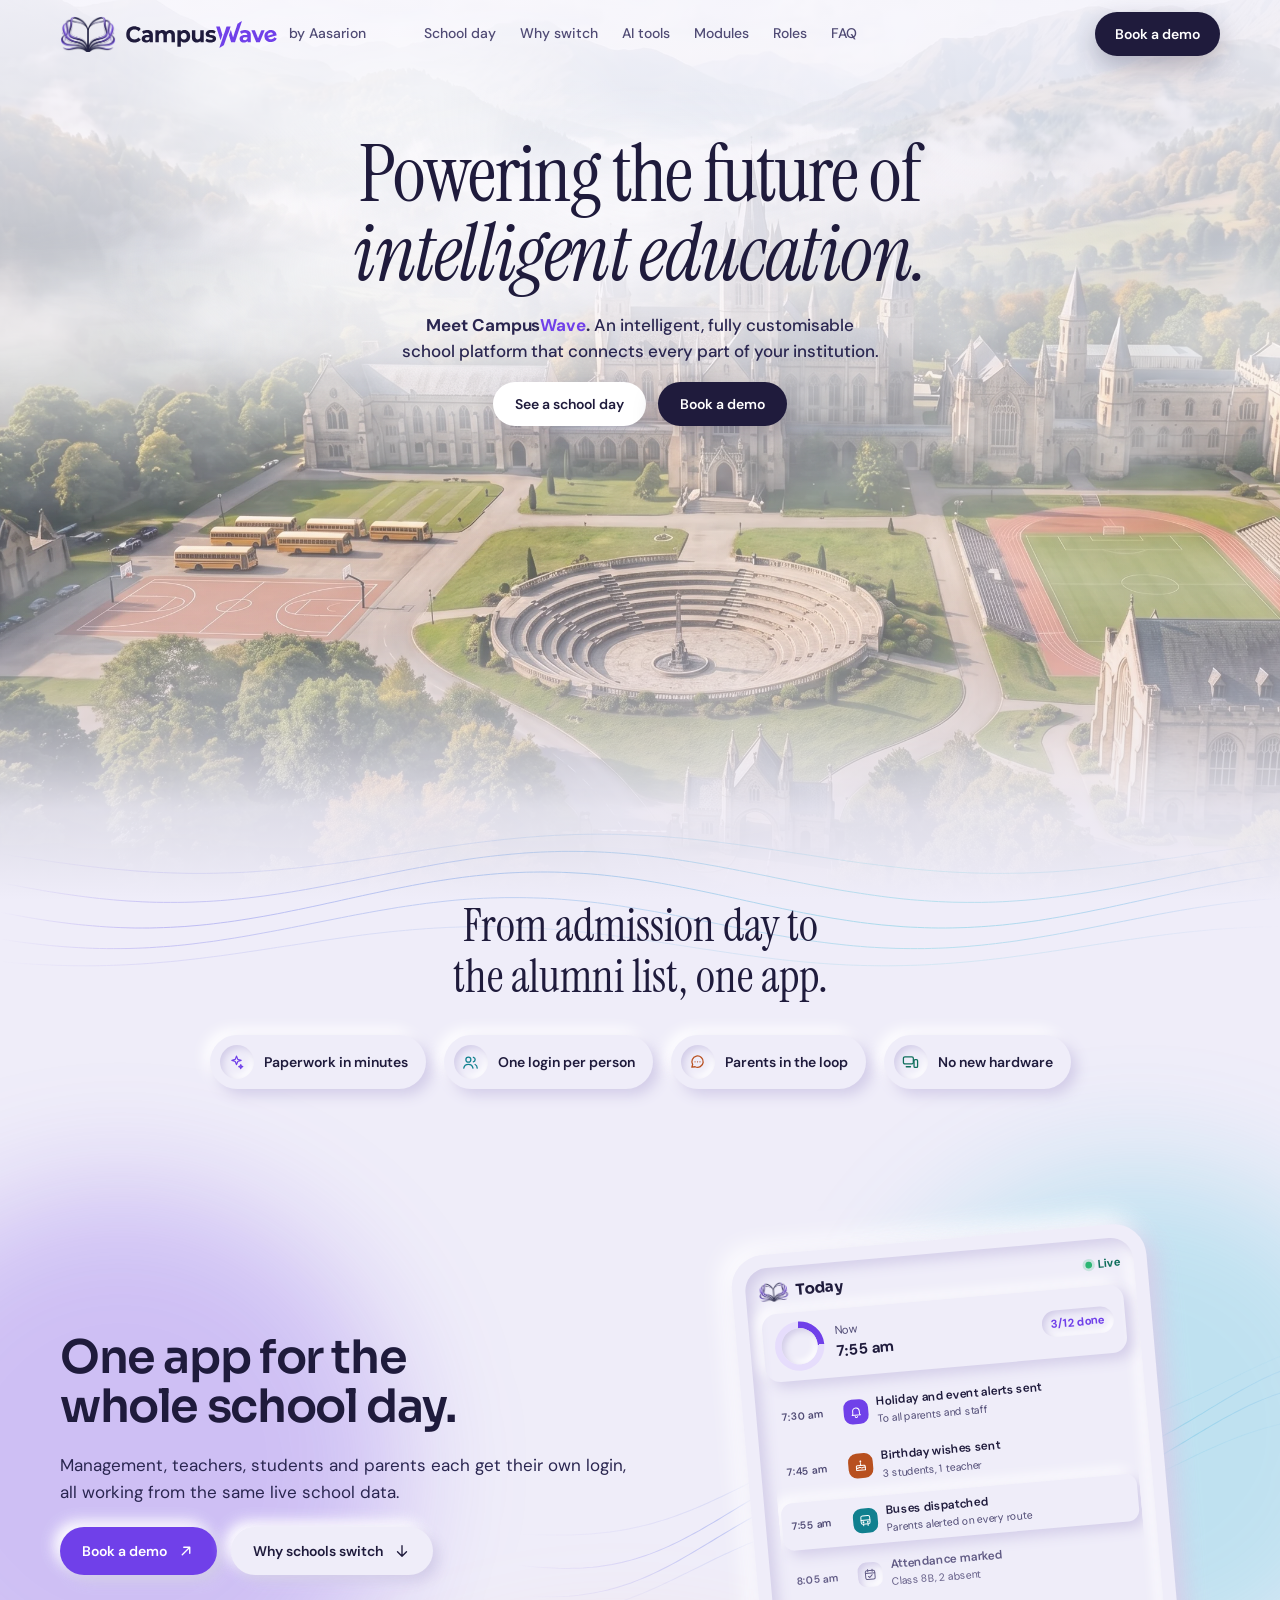
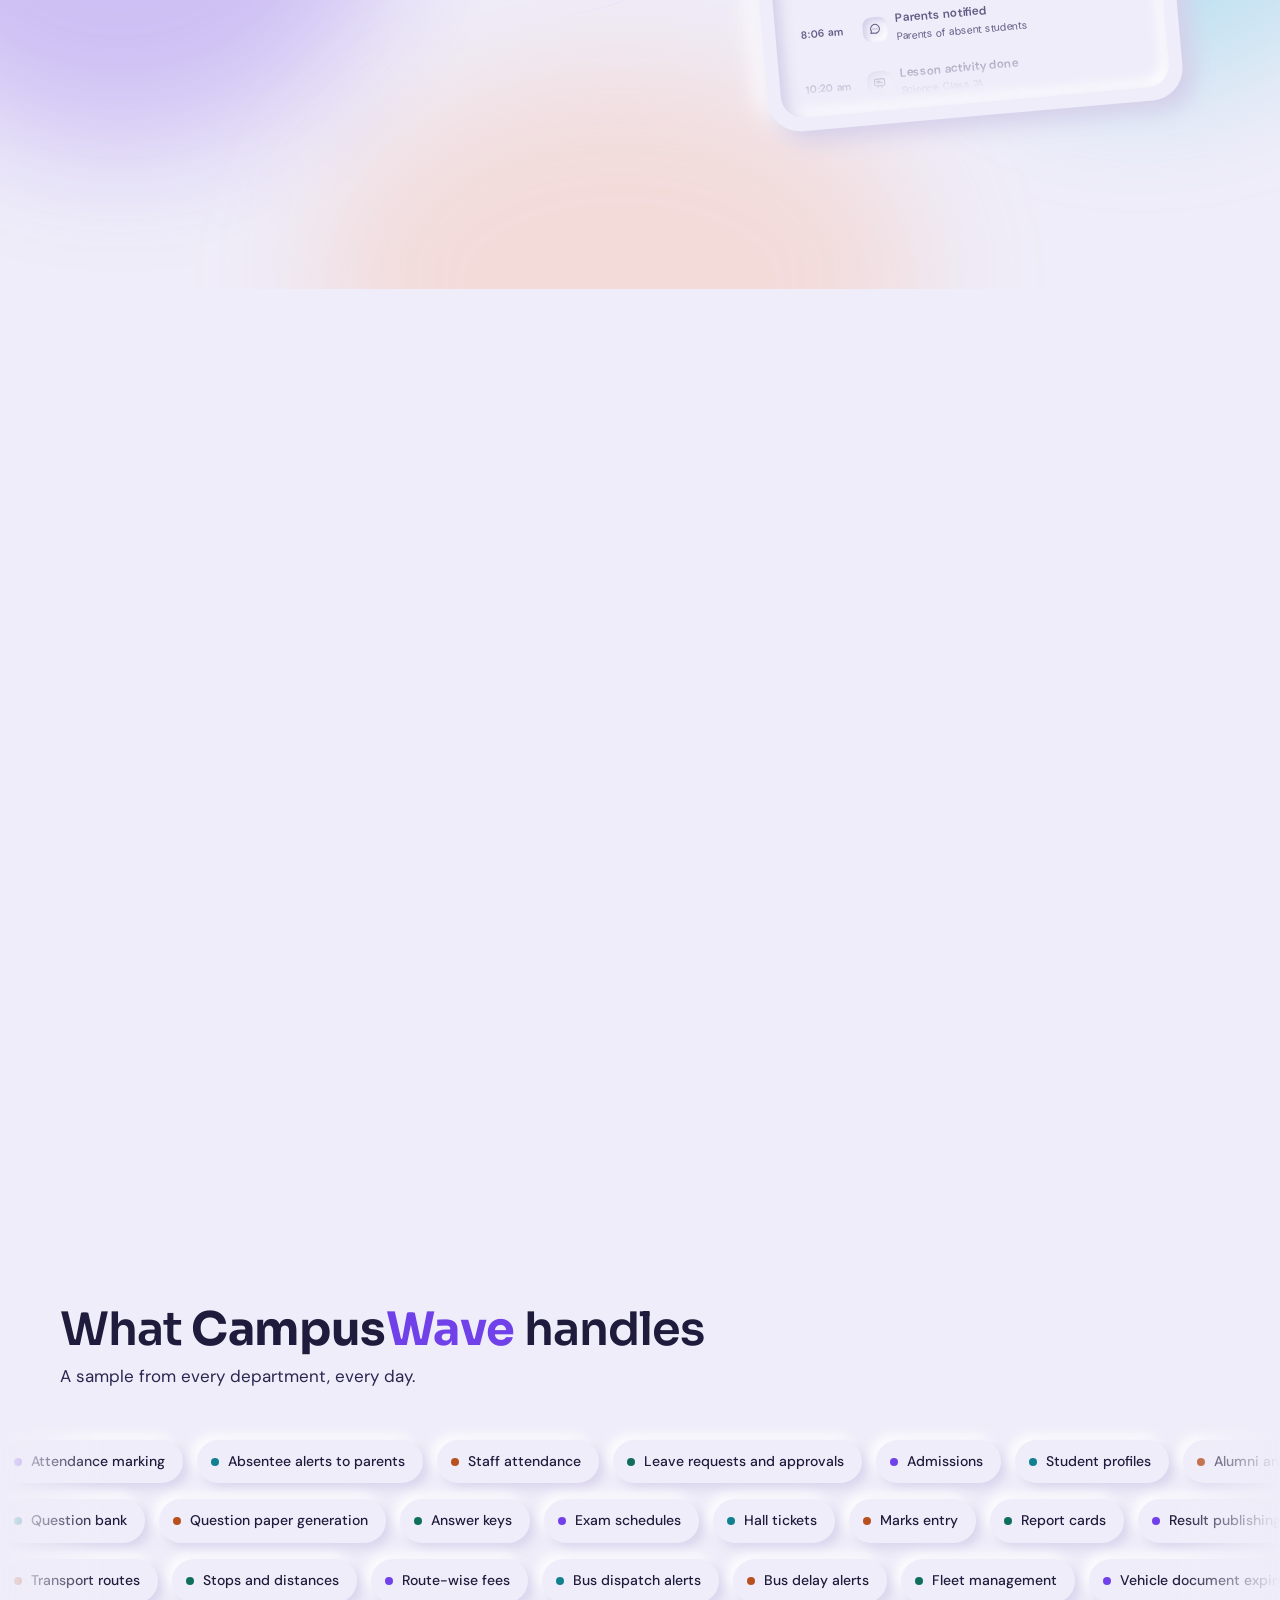
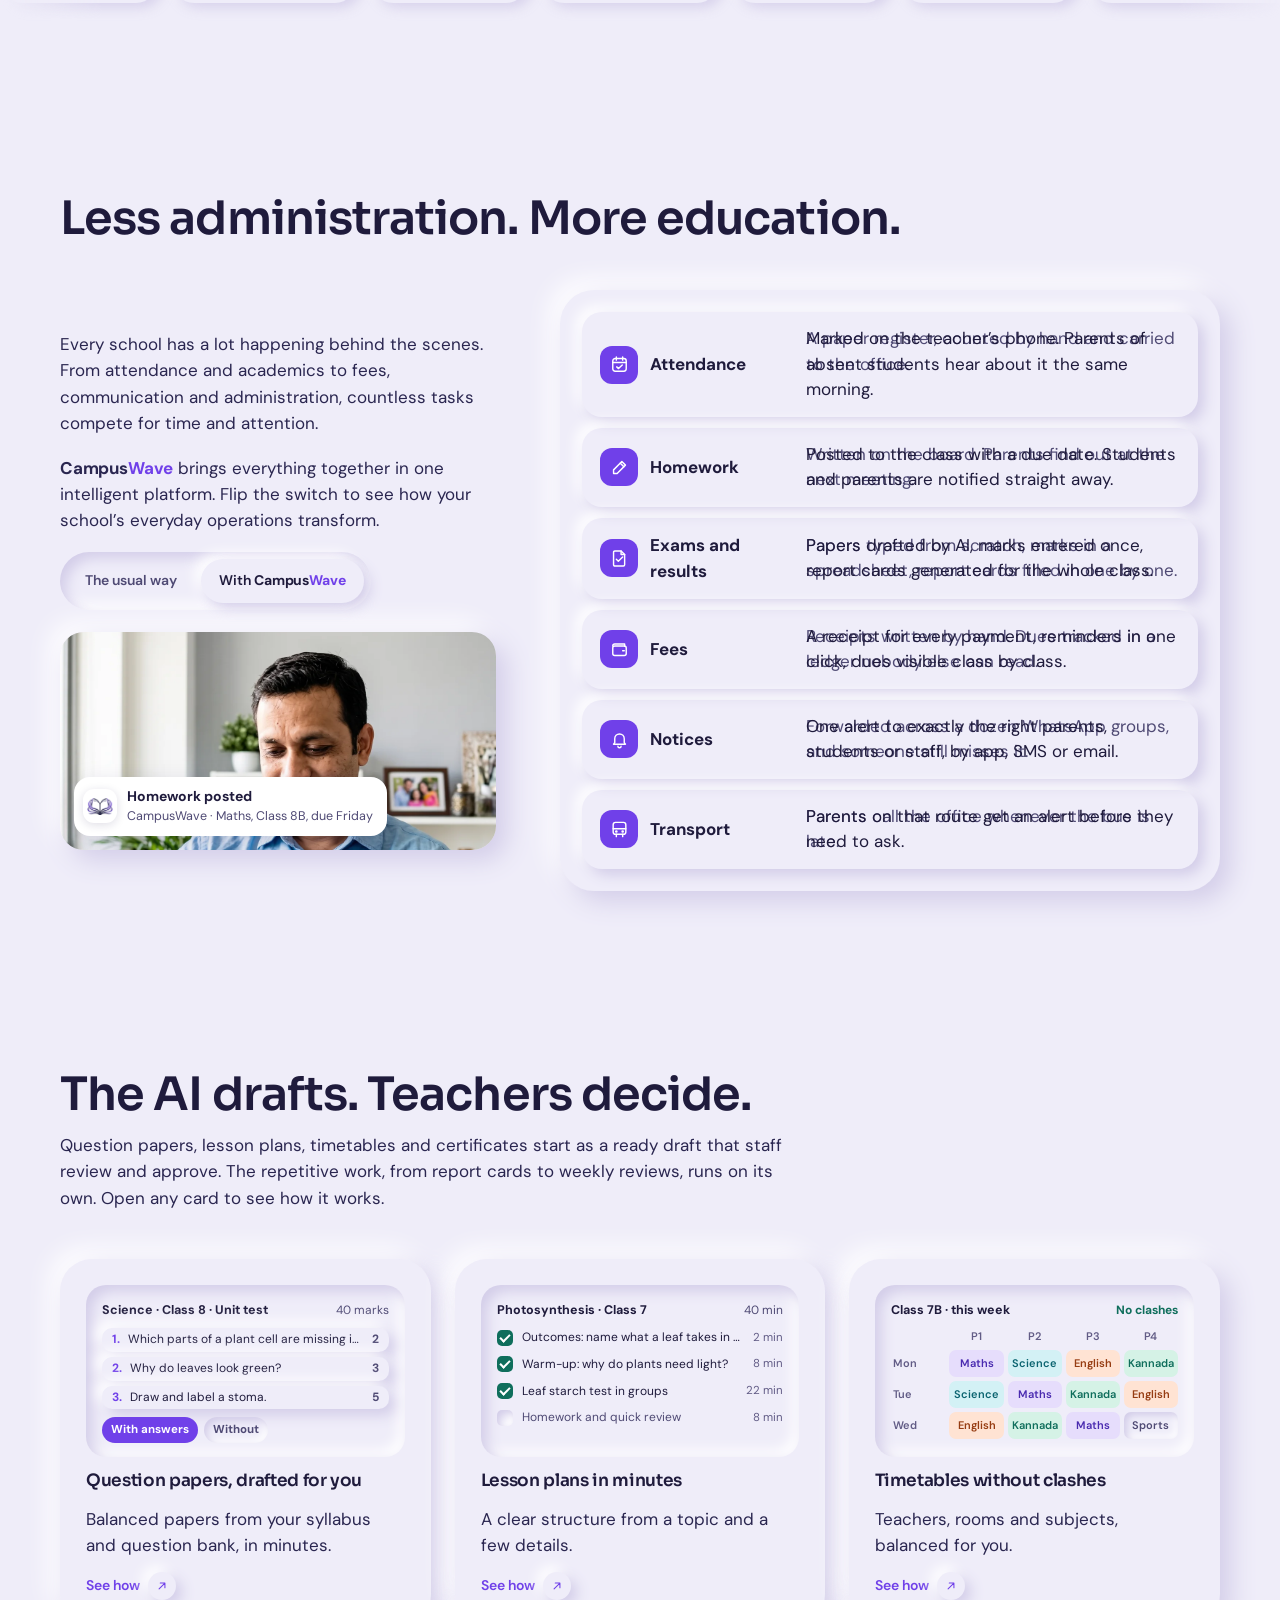
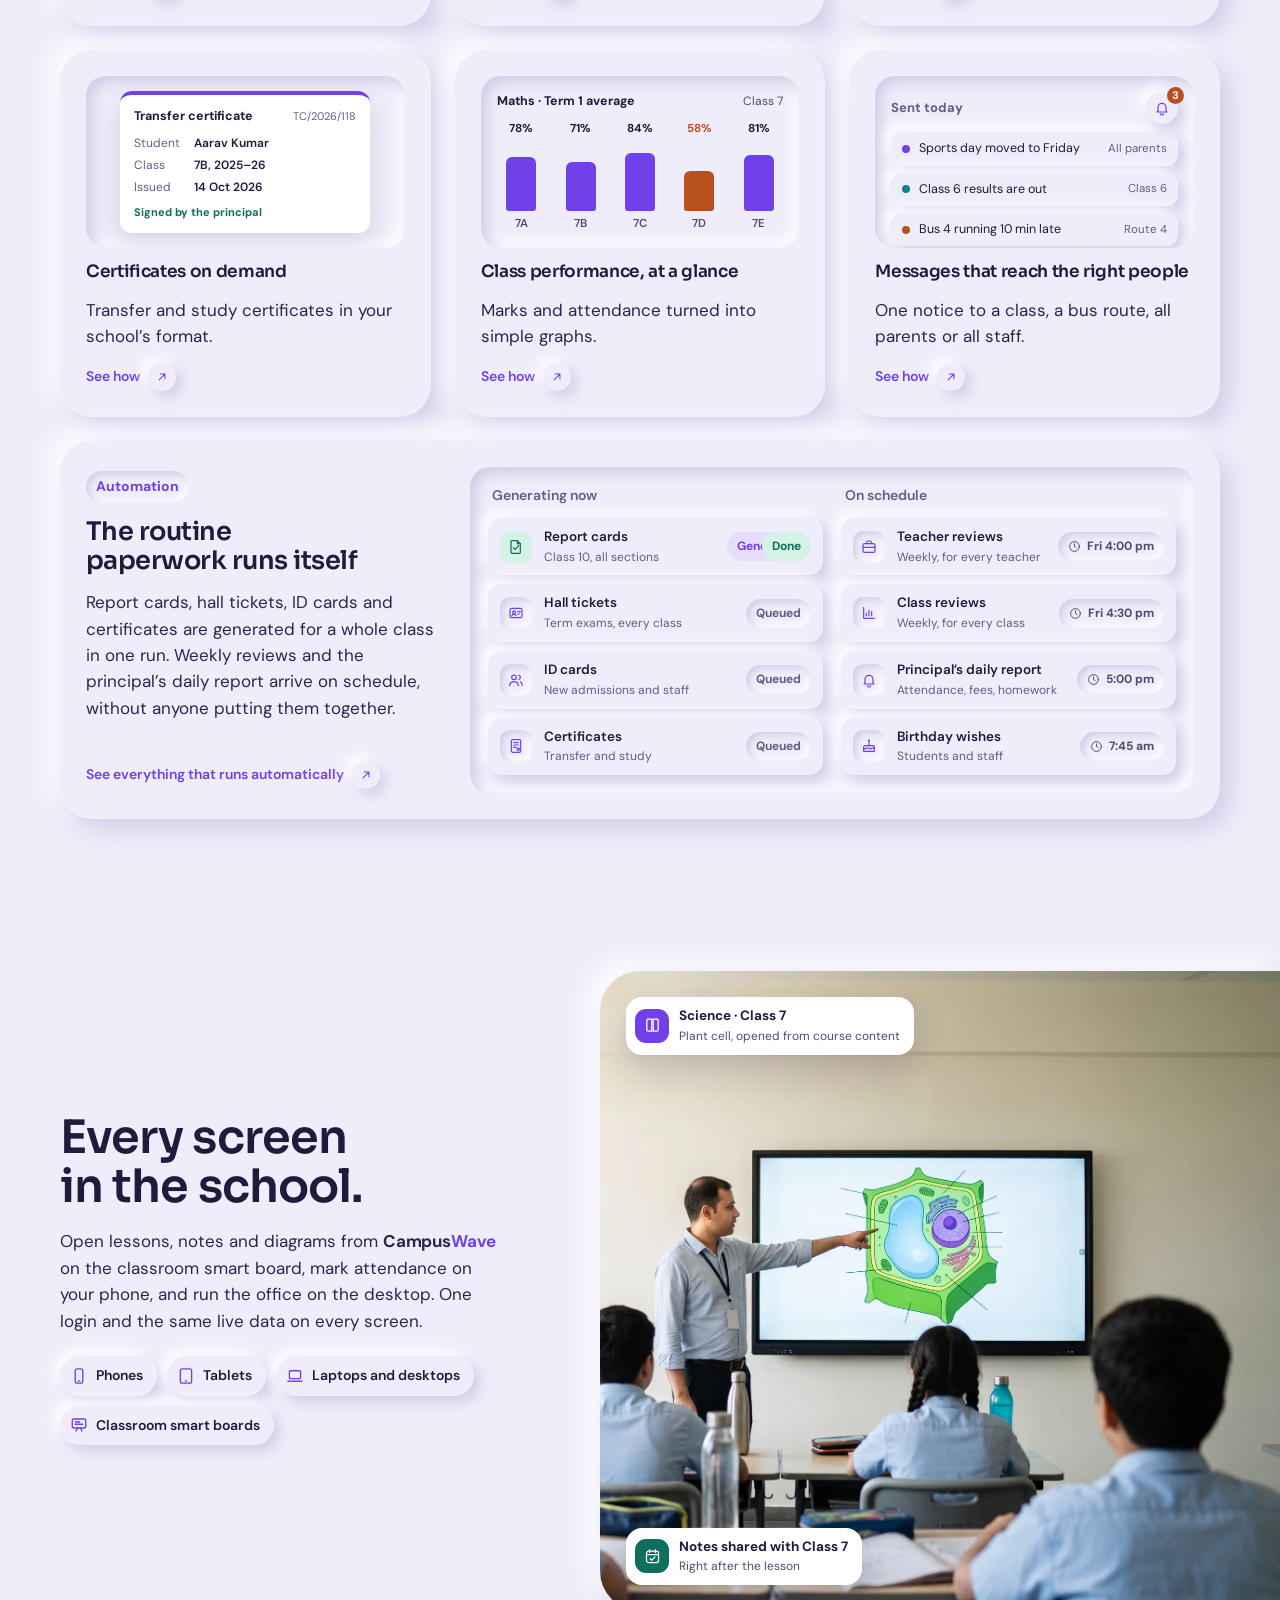
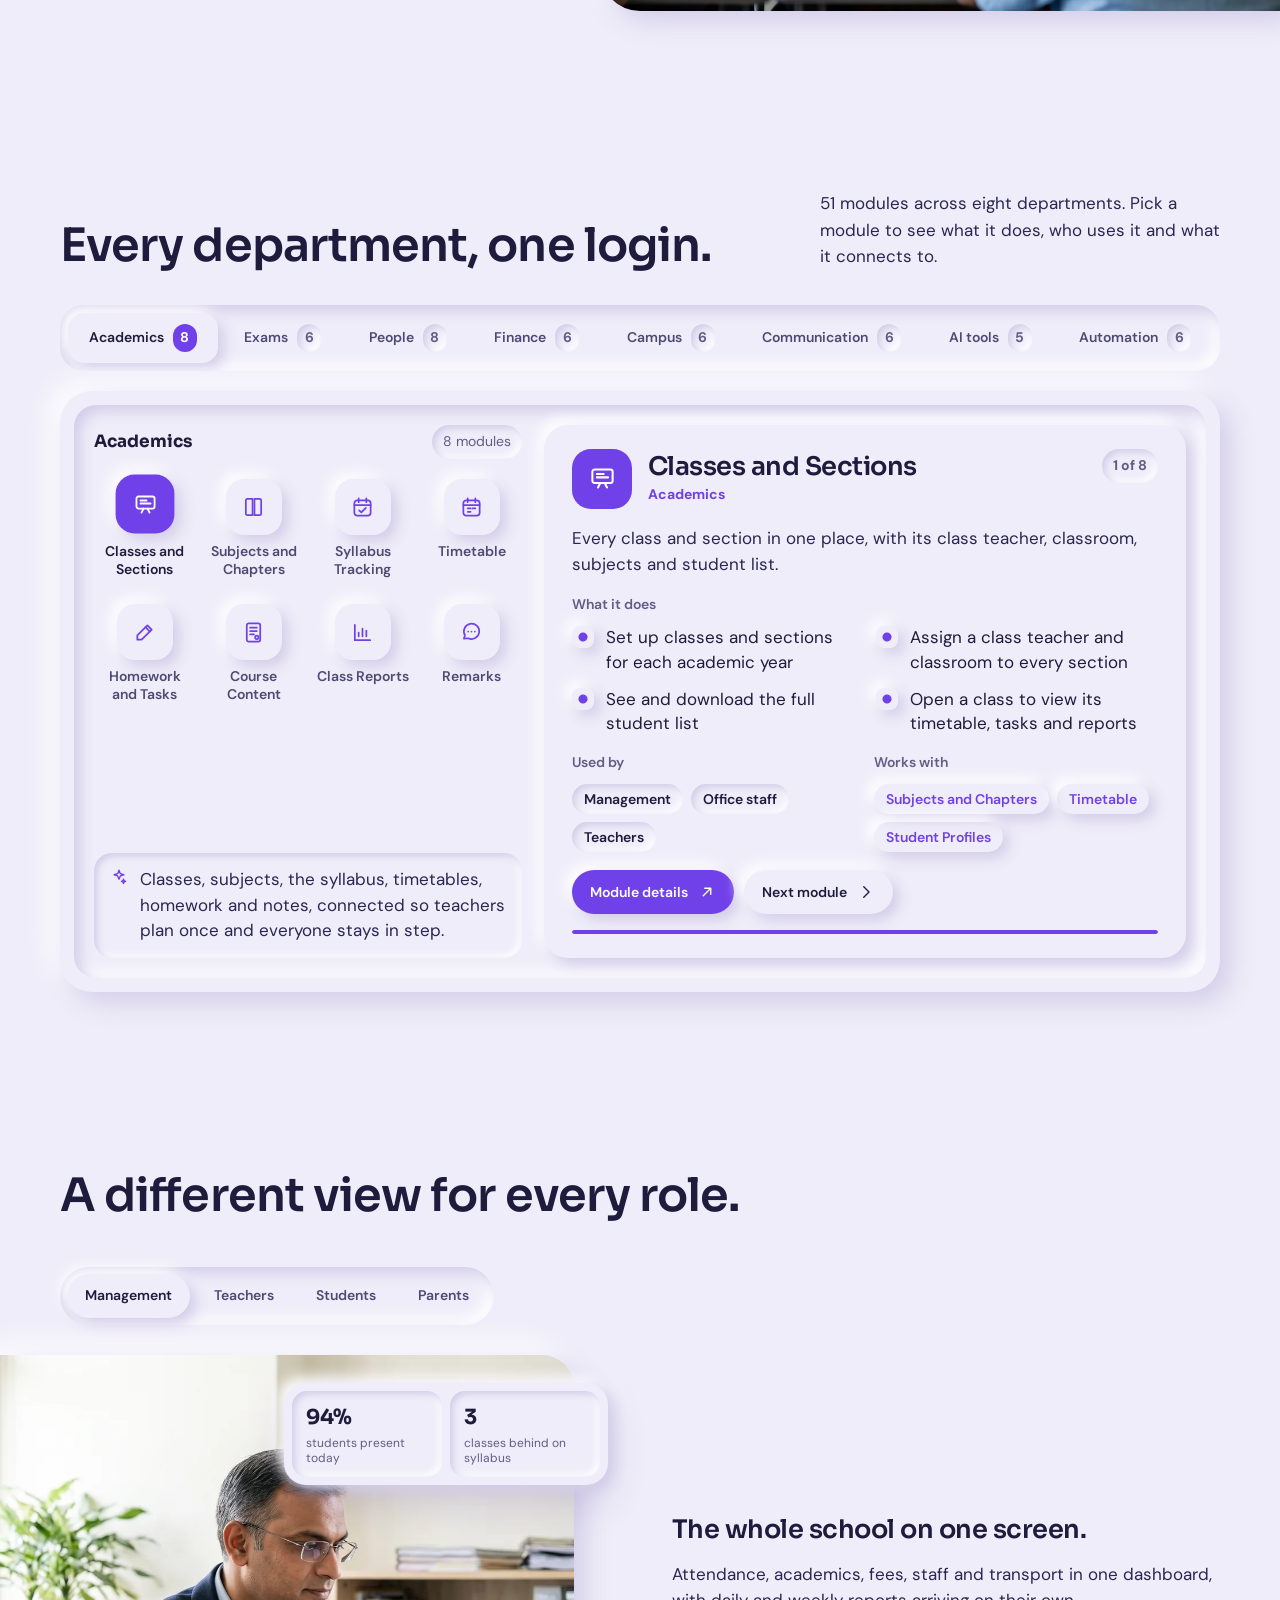
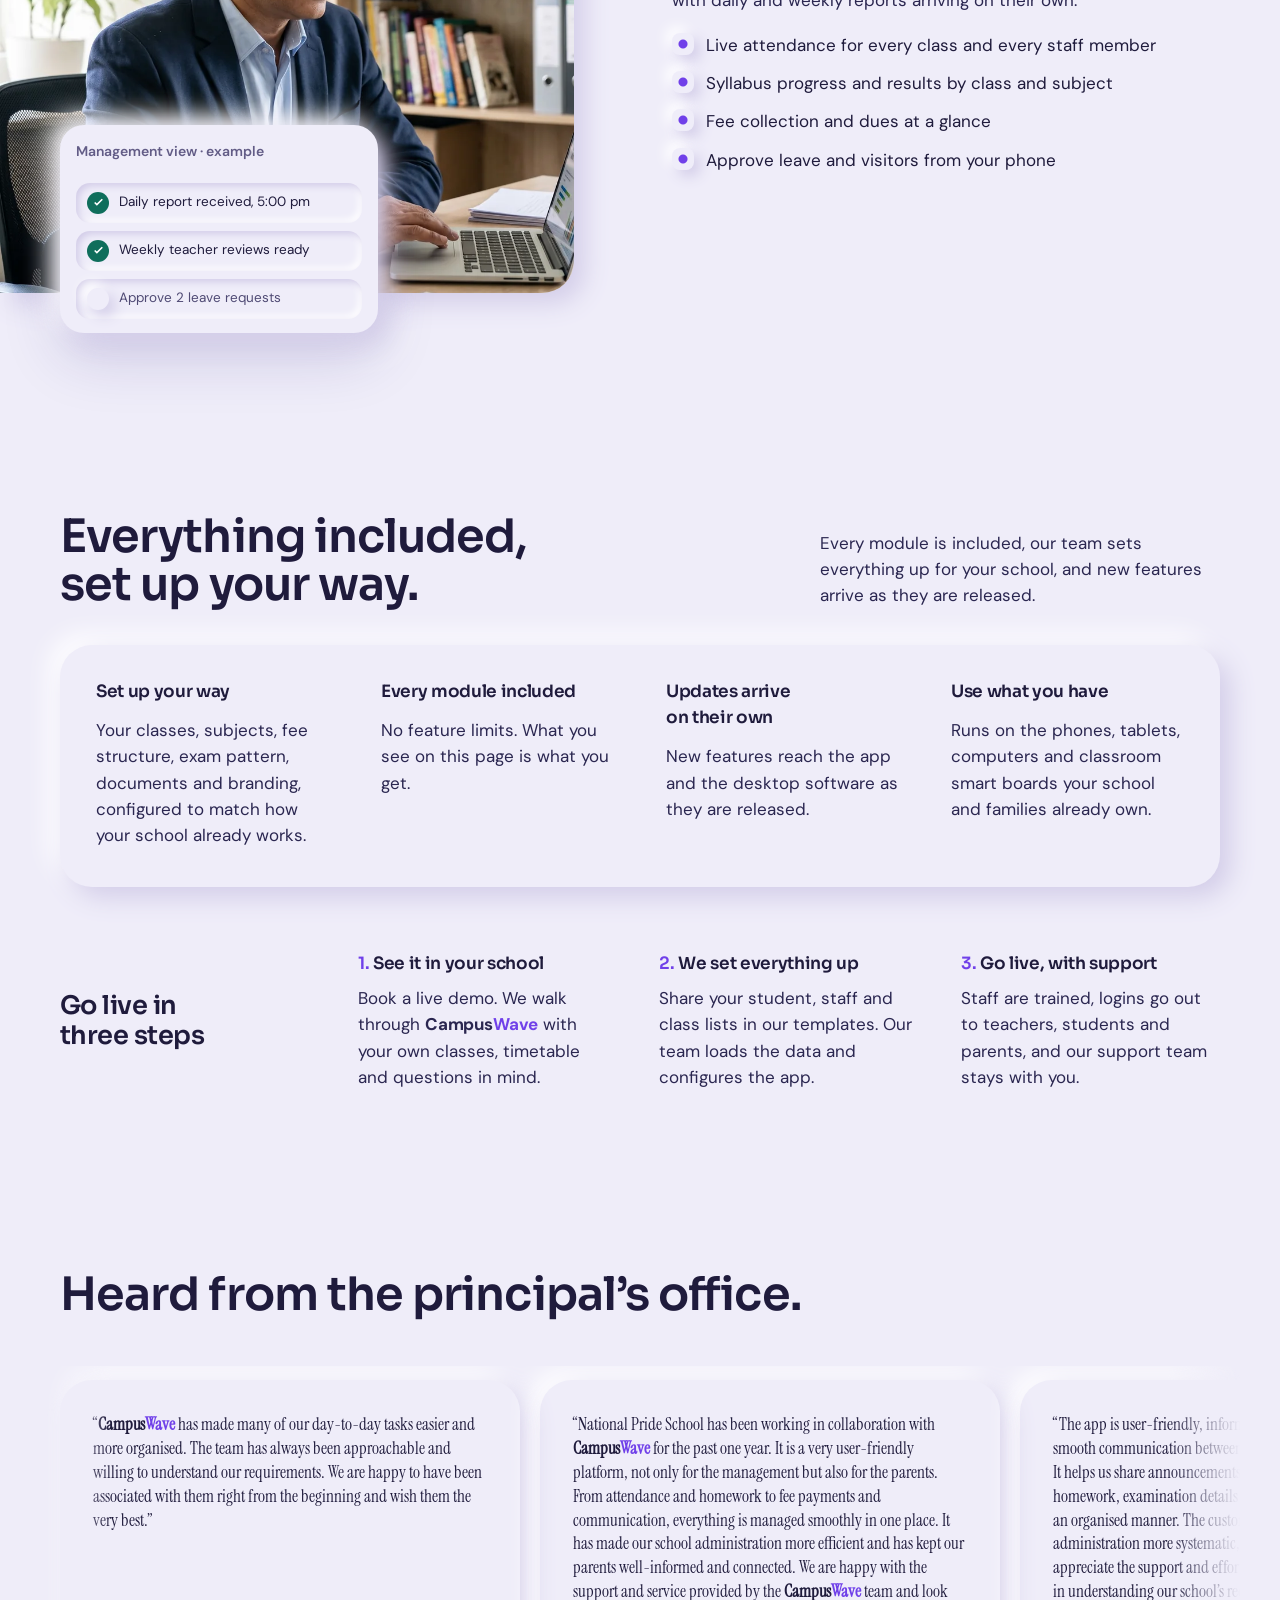
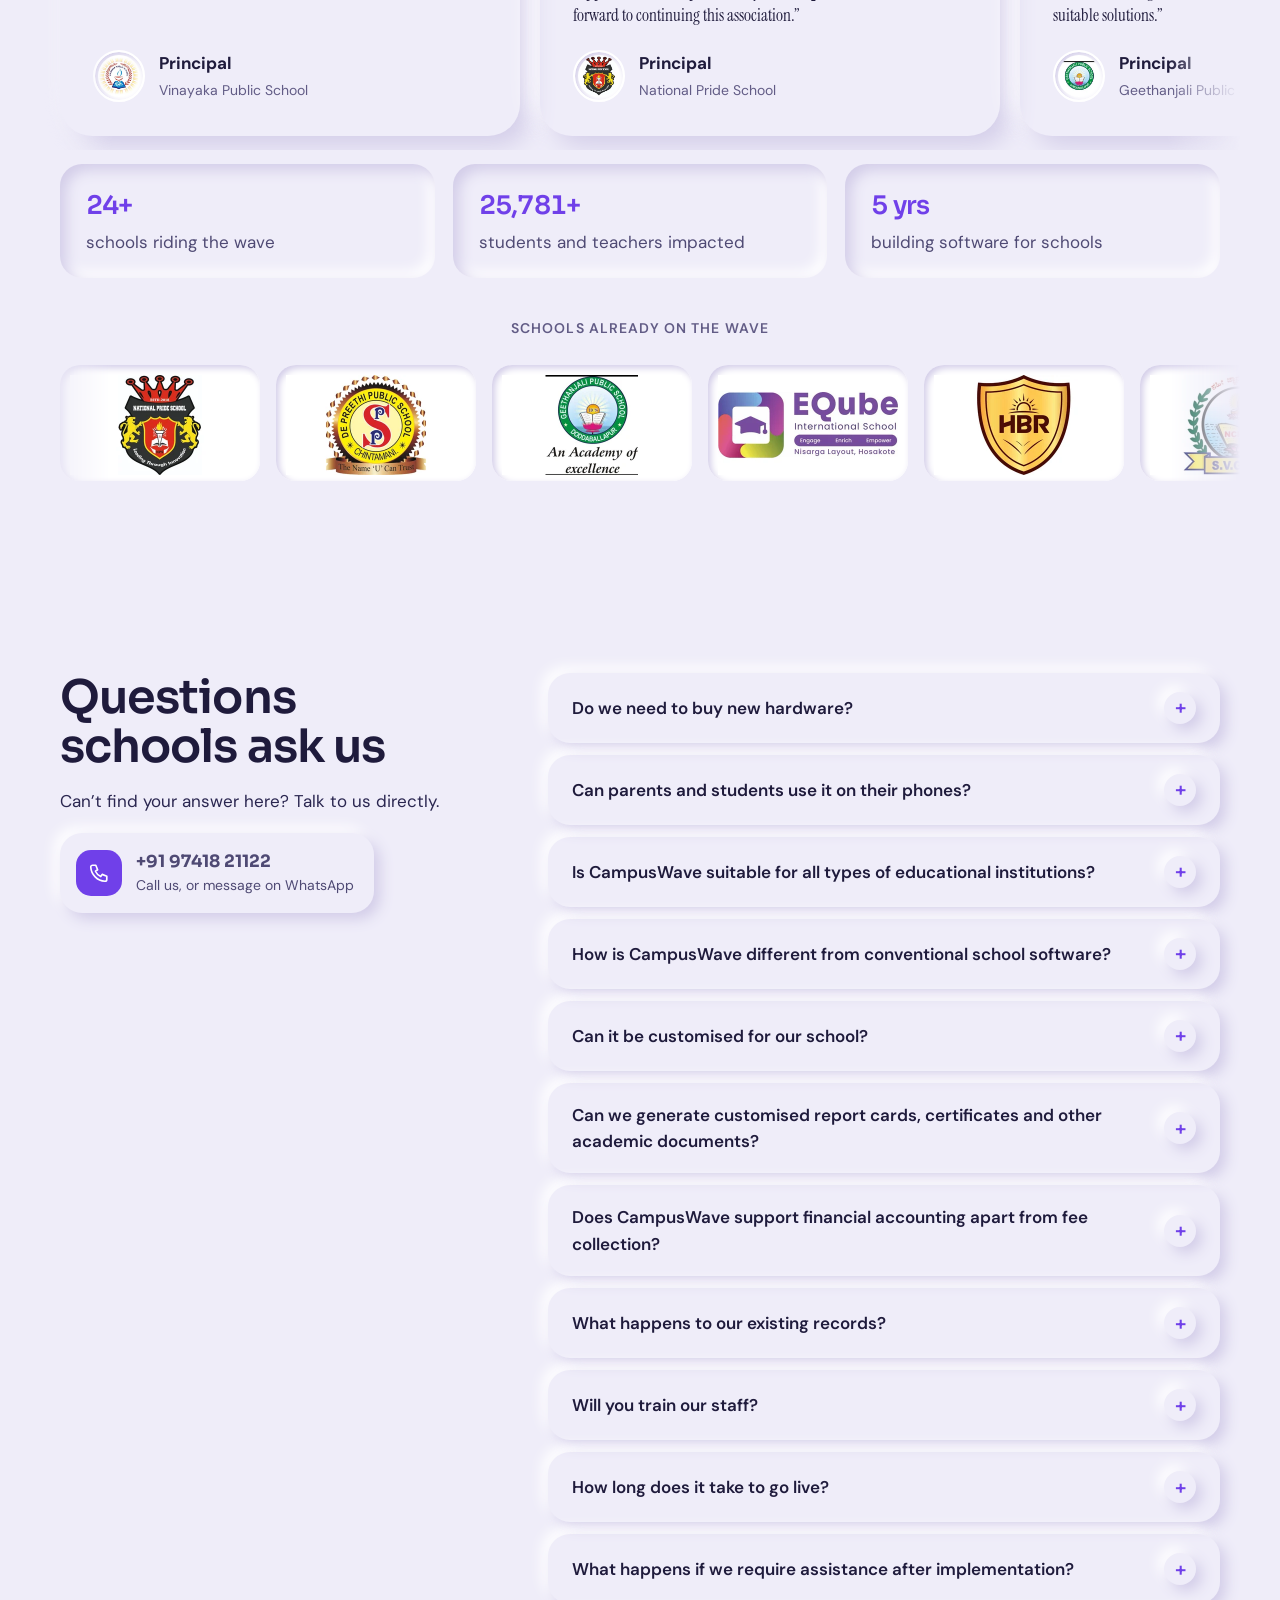
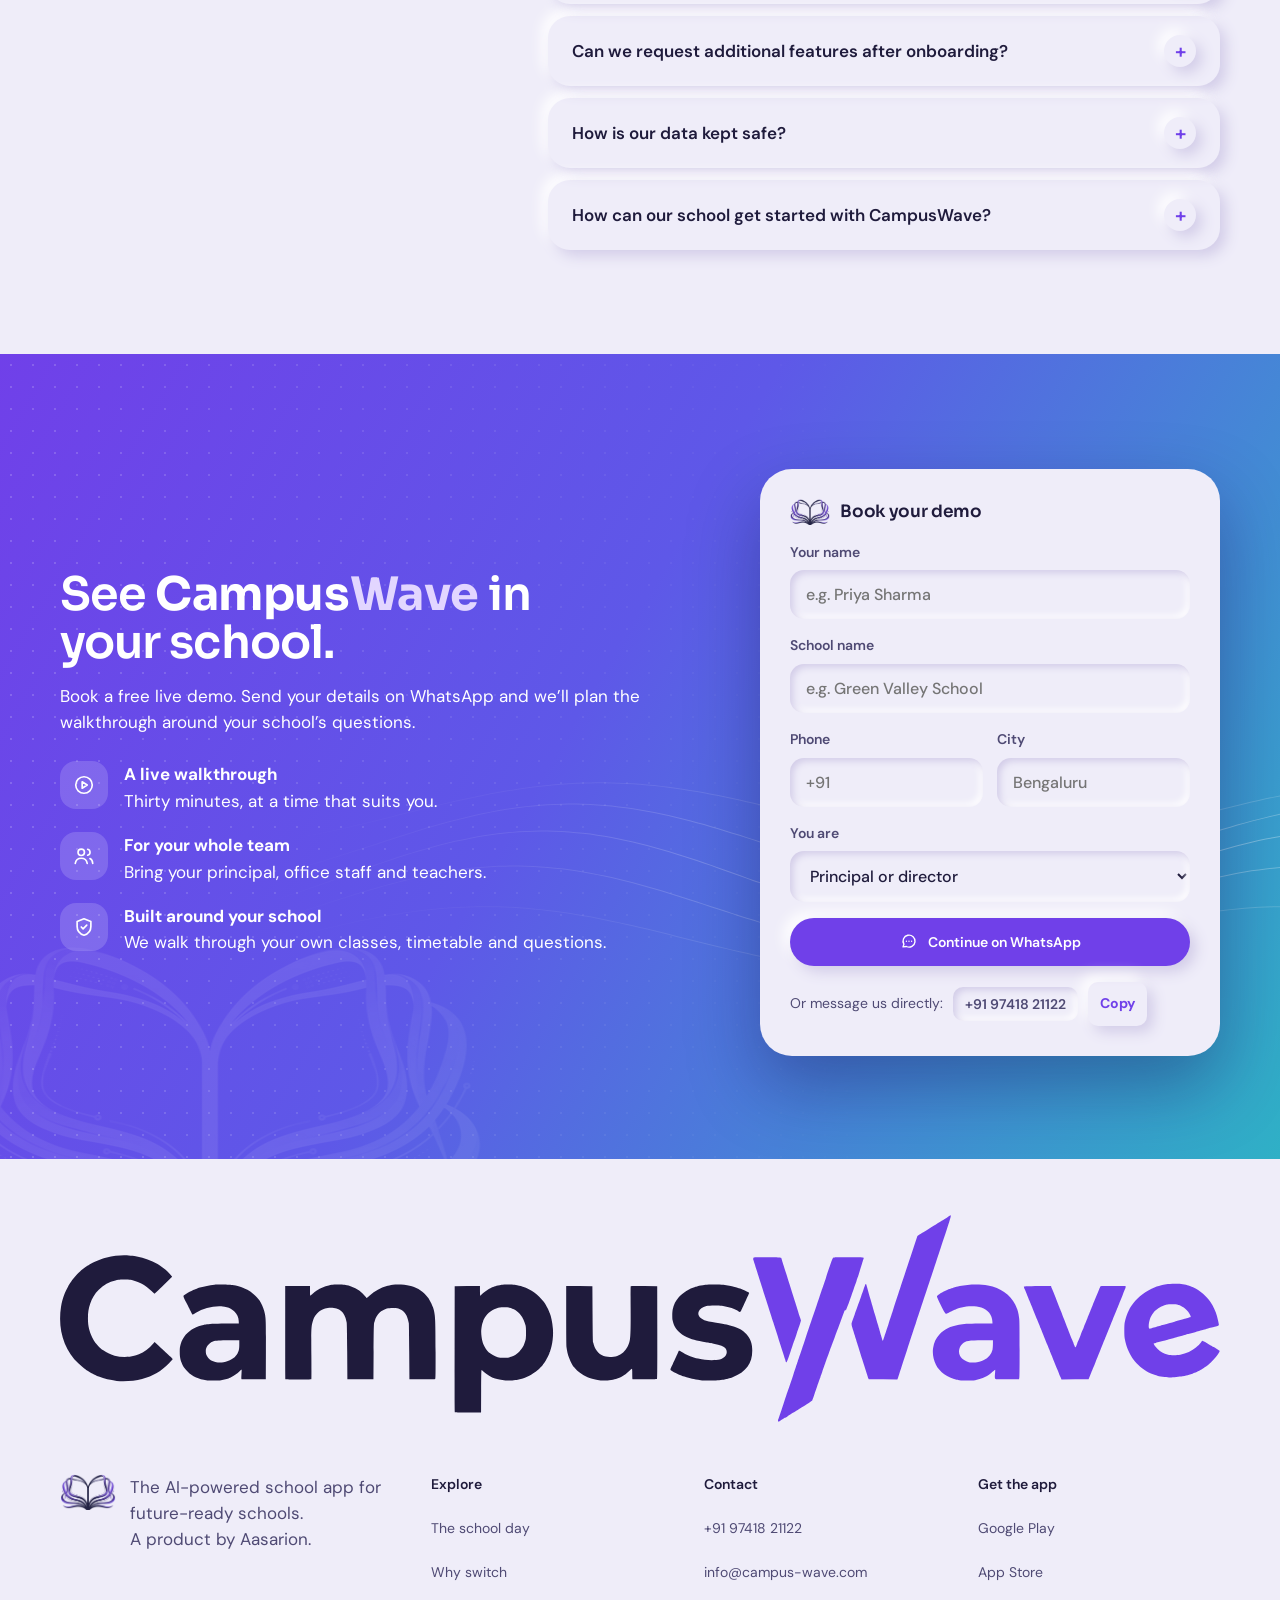
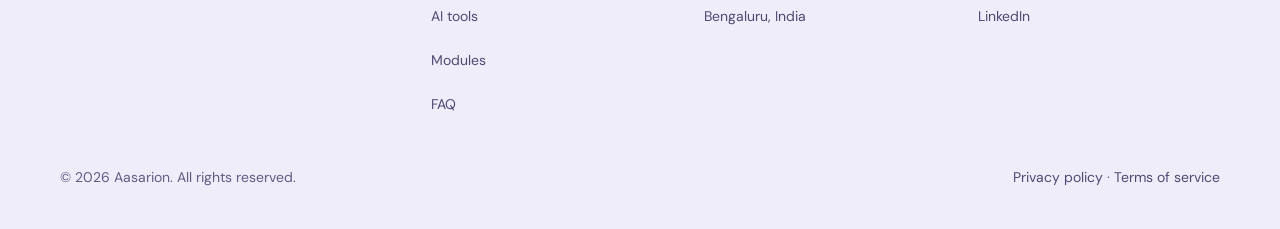
==== commit 1b4fdcb5: "Proof: counting stats, auto-scrolling testimonials and logos, St Mary's added Co-Authored-By: Claude" ====
--- a/index.html
+++ b/index.html
@@ -542,21 +542,24 @@
 @media (max-width:560px){ .promise{grid-template-columns:1fr} }
 
 /* ---------- proof ---------- */
-.proof{display:grid; grid-template-columns:repeat(3,minmax(0,1fr)); gap:20px; align-items:stretch}
+.qscroll,.lscroll{overflow:hidden; -webkit-mask-image:linear-gradient(90deg,transparent,#000 6%,#000 94%,transparent); mask-image:linear-gradient(90deg,transparent,#000 6%,#000 94%,transparent); margin-inline:-20px; padding-inline:20px}
+.qtrack{display:flex; gap:20px; width:max-content; padding-block:14px; animation:slide 64s linear infinite}
+.qscroll:hover .qtrack,.lscroll:hover .ltrack{animation-play-state:paused}
+.qtrack .quote{flex:0 0 min(460px,84vw)}
 .quote{margin:0; padding:clamp(24px,2.6vw,34px); border-radius:var(--r-lg); box-shadow:var(--raise); display:flex; flex-direction:column; gap:22px; justify-content:space-between}
 .quote blockquote{margin:0; font-family:var(--f-accent); font-size:clamp(17px,1.35vw,21px); line-height:1.38; text-wrap:pretty}
 .quote .who{display:flex; align-items:center; gap:14px}
 .avatar{width:52px; height:52px; border-radius:50%; box-shadow:var(--press-sm); display:grid; place-items:center; color:var(--faint); flex:none; object-fit:cover; background:#fff; padding:3px; border:2px solid #fff}
-.stats{display:grid; grid-template-columns:repeat(3,minmax(0,1fr)); gap:18px; margin-top:20px}
-.stat{padding:22px 26px; border-radius:var(--r-md); box-shadow:var(--press); display:flex; align-items:baseline; justify-content:space-between; gap:12px; flex-wrap:wrap}
+.stats{display:grid; grid-template-columns:repeat(3,minmax(0,1fr)); gap:18px; margin-top:14px}
+.stat .num{font-variant-numeric:tabular-nums}
+.stat{padding:22px 26px; border-radius:var(--r-md); box-shadow:var(--press); display:flex; flex-direction:column; gap:4px}
 .stat b{font-family:var(--f-display); font-weight:600; font-size:var(--fs-sub); color:var(--iris); letter-spacing:-.03em}
-.stat span{font-size:var(--fs-body); color:var(--muted)}
+.stat > span{font-size:var(--fs-body); color:var(--muted)}
 .logos-head{margin:40px 0 14px; text-align:center; font-size:var(--fs-sm); font-weight:600; letter-spacing:.08em; text-transform:uppercase; color:var(--faint)}
-.logos{display:grid; grid-template-columns:repeat(9,minmax(0,1fr)); gap:12px}
-.logos span{height:88px; border-radius:18px; box-shadow:var(--press-sm); background:#fff; display:grid; place-items:center; padding:6px; overflow:hidden}
-.logos img{width:100%; height:100%; object-fit:contain}
-@media (max-width:1100px){ .logos{grid-template-columns:repeat(5,minmax(0,1fr))} }
-@media (max-width:860px){ .proof{grid-template-columns:1fr} .stats{grid-template-columns:1fr; gap:12px} .logos{grid-template-columns:repeat(3,minmax(0,1fr))} .logos span{height:76px} }
+.ltrack{display:flex; gap:16px; width:max-content; padding-block:12px; animation:slide 48s linear infinite}
+.ltrack span{width:200px; height:116px; flex:none; border-radius:20px; box-shadow:var(--press-sm); background:#fff; display:grid; place-items:center; padding:10px; overflow:hidden}
+.ltrack img{width:100%; height:100%; object-fit:contain}
+@media (max-width:860px){ .stats{grid-template-columns:1fr; gap:12px} .ltrack span{width:160px; height:96px} .ltrack{animation-duration:36s} .qtrack{animation-duration:48s} }
 
 /* ---------- faq ---------- */
 .faq-grid{display:grid; grid-template-columns:minmax(0,.82fr) minmax(0,1.3fr); gap:clamp(32px,5vw,72px); align-items:start}
@@ -1226,7 +1229,7 @@
     <div class="sec-head reveal">
       <h2>Heard from the principal’s office.</h2>
     </div>
-    <div class="proof reveal">
+    <div class="qscroll reveal" aria-label="What principals say"><div class="qtrack" id="qtrack">
       <figure class="quote">
         <blockquote>“<span class="cw">Campus<span>Wave</span></span> has made many of our day-to-day tasks easier and more organised. The team has always been approachable and willing to understand our requirements. We are happy to have been associated with them right from the beginning and wish them the very best.”</blockquote>
         <figcaption class="who"><img class="avatar" src="img/schools/vinayaka-avatar.webp" alt="" width="52" height="52" loading="lazy"><span><b>Principal</b><br><span style="color:var(--faint); font-size:var(--fs-sm)">Vinayaka Public School</span></span></figcaption>
@@ -1239,14 +1242,14 @@
         <blockquote>“The app is user-friendly, informative, and helpful in maintaining smooth communication between the school, teachers, and parents. It helps us share announcements, circulars, attendance updates, homework, examination details and students’ academic progress in an organised manner. The customisation has made school administration more systematic, efficient and transparent. We appreciate the support and efforts of the <span class="cw">Campus<span>Wave</span></span> team in understanding our school’s requirements and providing suitable solutions.”</blockquote>
         <figcaption class="who"><img class="avatar" src="img/schools/geethanjali-avatar.webp" alt="" width="52" height="52" loading="lazy"><span><b>Principal</b><br><span style="color:var(--faint); font-size:var(--fs-sm)">Geethanjali Public School, Doddaballapur</span></span></figcaption>
       </figure>
-    </div>
-    <div class="stats reveal">
-      <div class="stat"><b>[XX]+</b><span>schools riding the wave</span></div>
-      <div class="stat"><b>[XX,XXX]</b><span>students and teachers</span></div>
-      <div class="stat"><b>[X] yrs</b><span>building software for schools</span></div>
+    </div></div>
+    <div class="stats reveal" id="stats">
+      <div class="stat"><b><span class="num" data-count="26">0</span>+</b><span>schools riding the wave</span></div>
+      <div class="stat"><b><span class="num" data-count="32000">0</span>+</b><span>students and teachers impacted</span></div>
+      <div class="stat"><b><span class="num" data-count="5">0</span> yrs</b><span>building software for schools</span></div>
     </div>
     <p class="logos-head reveal">Schools already on the wave</p>
-    <div class="logos reveal" aria-label="Client school logos"><span><img src="img/schools/national-pride.webp" alt="National Pride School" width="360" height="200" loading="lazy"></span><span><img src="img/schools/de-preethi.webp" alt="De Preethi Public School, Chintamani" width="360" height="200" loading="lazy"></span><span><img src="img/schools/geethanjali.webp" alt="Geethanjali Public School, Doddaballapur" width="360" height="200" loading="lazy"></span><span><img src="img/schools/eqube.webp" alt="EQube International School, Hosakote" width="360" height="200" loading="lazy"></span><span><img src="img/schools/hbr.webp" alt="HBR" width="360" height="200" loading="lazy"></span><span><img src="img/schools/ncphs.webp" alt="NCPHS" width="360" height="200" loading="lazy"></span><span><img src="img/schools/school-7.webp" alt="Client school" width="360" height="200" loading="lazy"></span><span><img src="img/schools/vinayaka.webp" alt="Vinayaka Public School" width="360" height="200" loading="lazy"></span><span><img src="img/schools/vr-international.webp" alt="VR International School" width="360" height="200" loading="lazy"></span></div>
+    <div class="lscroll reveal" aria-label="Client school logos"><div class="ltrack" id="ltrack"><span><img src="img/schools/national-pride.webp" alt="National Pride School" width="360" height="200" loading="lazy"></span><span><img src="img/schools/de-preethi.webp" alt="De Preethi Public School, Chintamani" width="360" height="200" loading="lazy"></span><span><img src="img/schools/geethanjali.webp" alt="Geethanjali Public School, Doddaballapur" width="360" height="200" loading="lazy"></span><span><img src="img/schools/eqube.webp" alt="EQube International School, Hosakote" width="360" height="200" loading="lazy"></span><span><img src="img/schools/hbr.webp" alt="HBR" width="360" height="200" loading="lazy"></span><span><img src="img/schools/ncphs.webp" alt="NCPHS" width="360" height="200" loading="lazy"></span><span><img src="img/schools/school-7.webp" alt="Client school" width="360" height="200" loading="lazy"></span><span><img src="img/schools/vinayaka.webp" alt="Vinayaka Public School" width="360" height="200" loading="lazy"></span><span><img src="img/schools/vr-international.webp" alt="VR International School" width="360" height="200" loading="lazy"></span><span><img src="img/schools/st-marys.webp" alt="St Mary’s School, Hebbagodi" width="360" height="200" loading="lazy"></span></div></div>
   </div>
 </section>
 
@@ -1377,6 +1380,20 @@
   const COLS=['var(--iris)','var(--aqua)','var(--peach)','var(--mint)'];
   FEATS.forEach((row,r)=>{ const html=row.map((t,i)=>`<span class="feat"><i style="background:${COLS[(i+r)%4]}"></i>${t}</span>`).join(''); $('tk'+(r+1)).innerHTML=html+html; });
   $('tkList').innerHTML=FEATS.flat().map(t=>`<li>${t}</li>`).join('');
+
+  /* ---------- proof: looping tracks and counting stats ---------- */
+  ['qtrack','ltrack'].forEach(id=>{ const t=$(id); if(t) t.innerHTML=t.innerHTML+t.innerHTML; });
+  const fmt=n=>n.toLocaleString('en-IN');
+  let counted=false;
+  onView($('stats'),vis=>{
+    if(!vis||counted) return; counted=true;
+    document.querySelectorAll('#stats .num').forEach(el=>{
+      const end=+el.dataset.count; if(reduce){ el.textContent=fmt(end); return; }
+      const dur=1800+Math.min(1200,end/40), t0=performance.now();
+      const tick=now=>{ const p=Math.min(1,(now-t0)/dur), v=Math.round(end*(1-Math.pow(1-p,3))); el.textContent=fmt(v); if(p<1) requestAnimationFrame(tick); };
+      requestAnimationFrame(tick);
+    });
+  },{threshold:.4});
 
   /* ---------- reveal on arrival ---------- */
   if('IntersectionObserver' in window && !reduce){
@@ -1840,7 +1857,7 @@
   function frame(){ ticking=false; chromeFrame(); introFrame(); }
   addEventListener('scroll',()=>{ if(!ticking){ ticking=true; requestAnimationFrame(frame); } },{passive:true});
   addEventListener('resize',()=>{ measureIntro(); lastDone=-1; frame(); });
-  if('IntersectionObserver' in window){ const lo=new IntersectionObserver(es=>es.forEach(e=>e.target.classList.toggle('paused',!e.isIntersecting))); document.querySelectorAll('.landing,.bridge,.intro,.ticker,#intelligence,.band').forEach(el=>lo.observe(el)); }
+  if('IntersectionObserver' in window){ const lo=new IntersectionObserver(es=>es.forEach(e=>e.target.classList.toggle('paused',!e.isIntersecting))); document.querySelectorAll('.landing,.bridge,.intro,.ticker,#intelligence,.band,#proof').forEach(el=>lo.observe(el)); }
   measureIntro();
   renderCat('aca'); setSpot(0); restartTimer();
   frame();
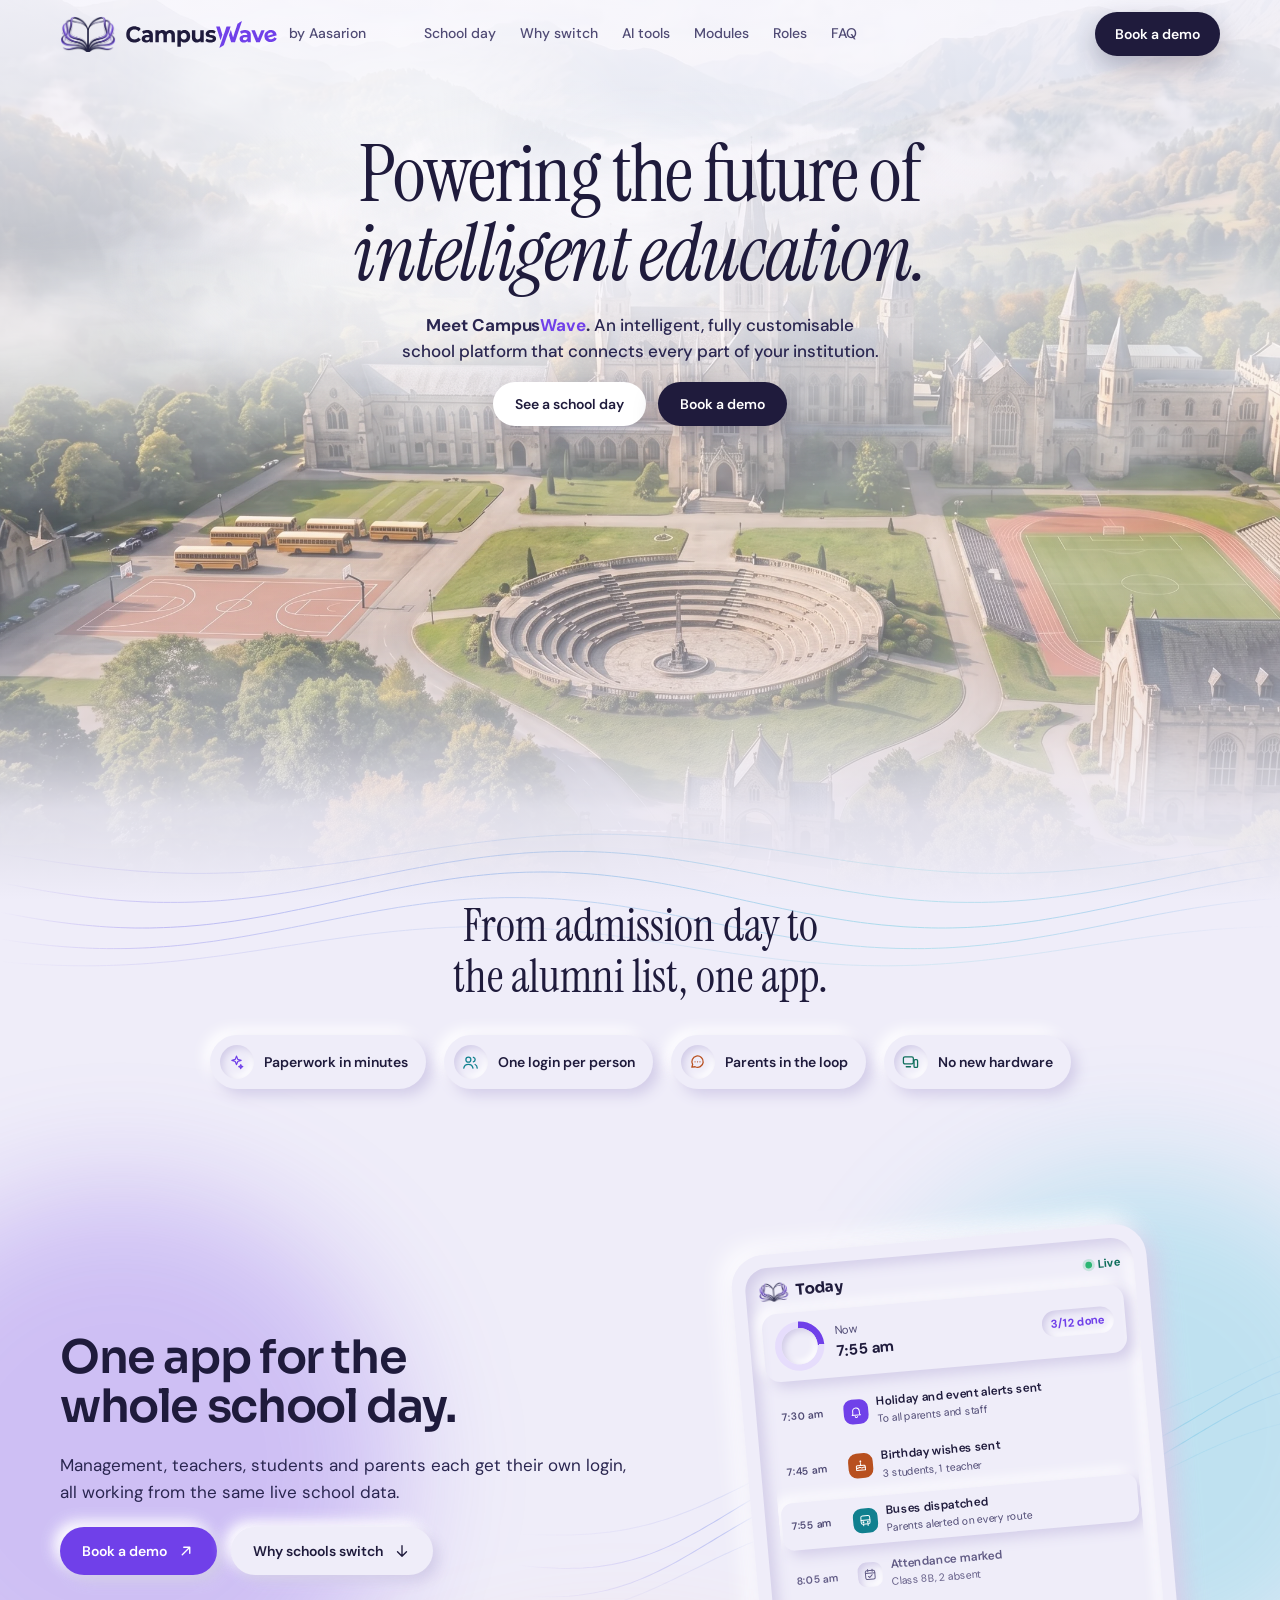
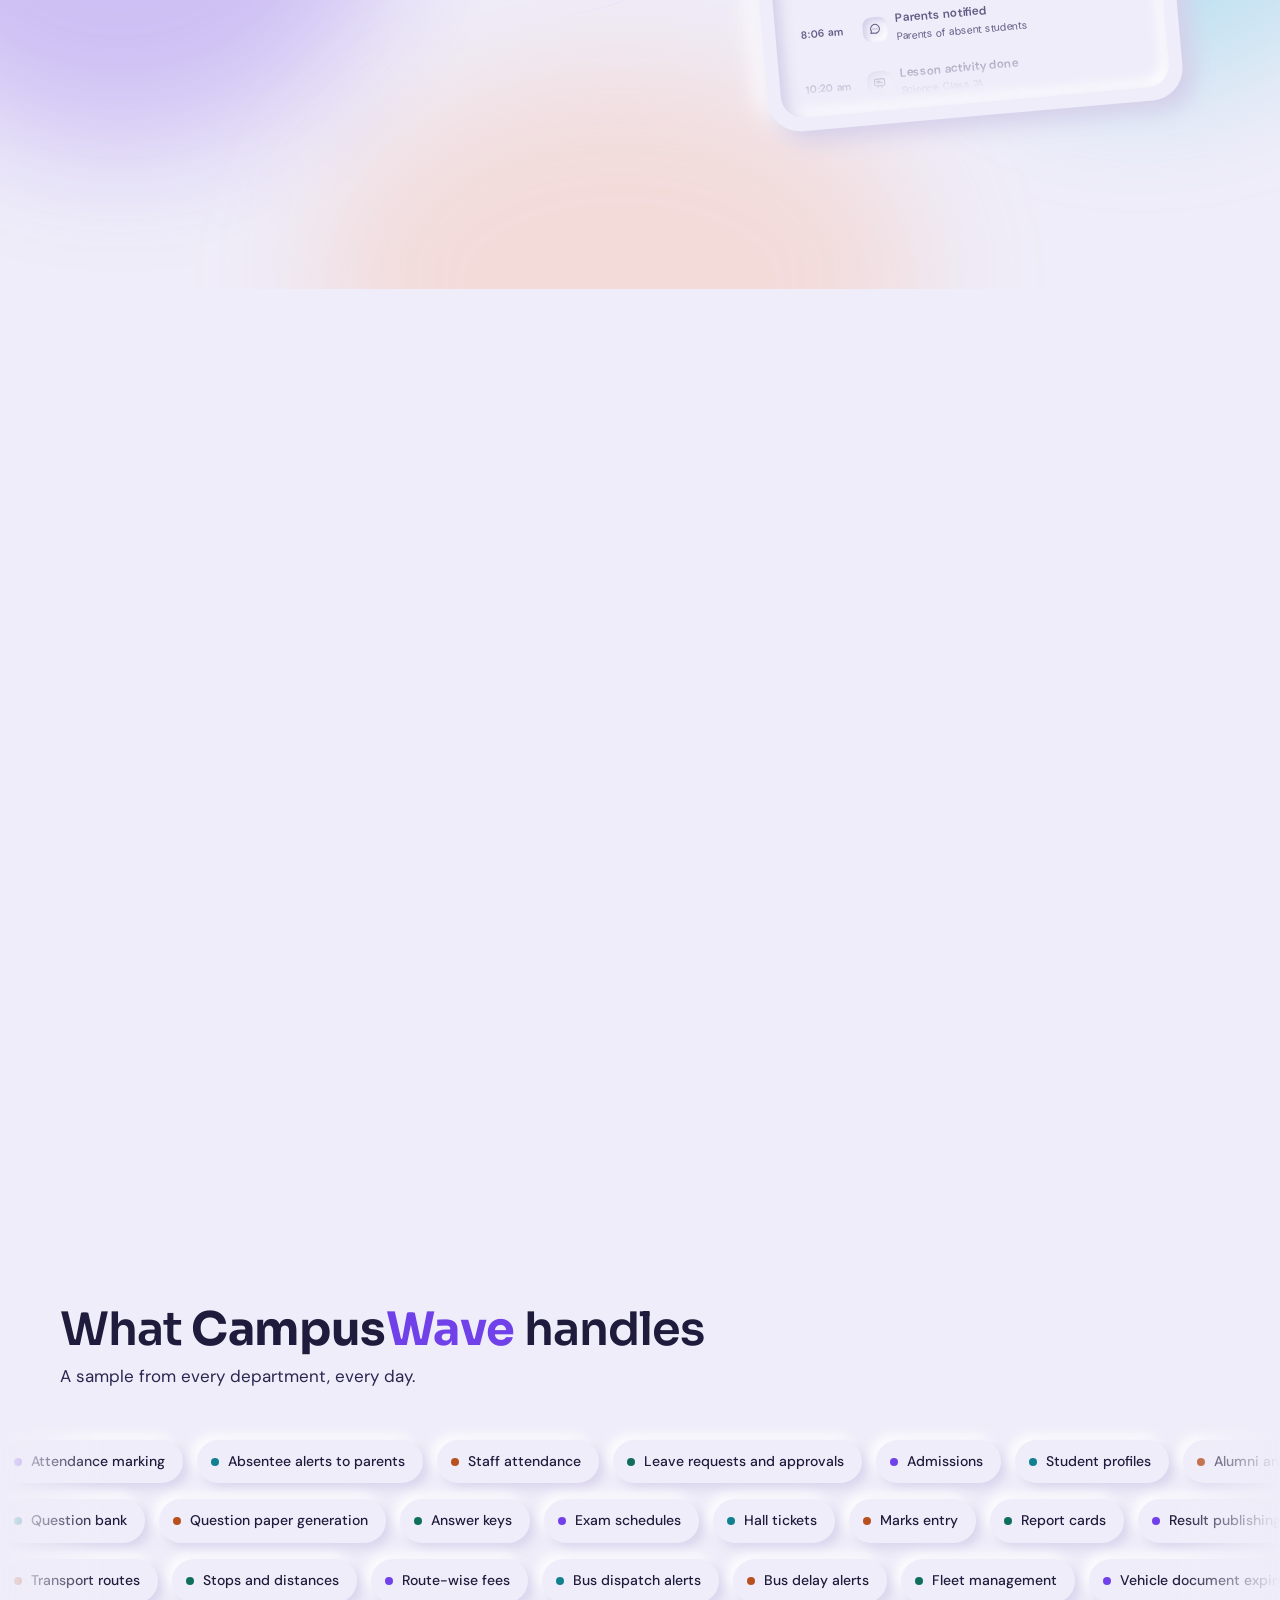
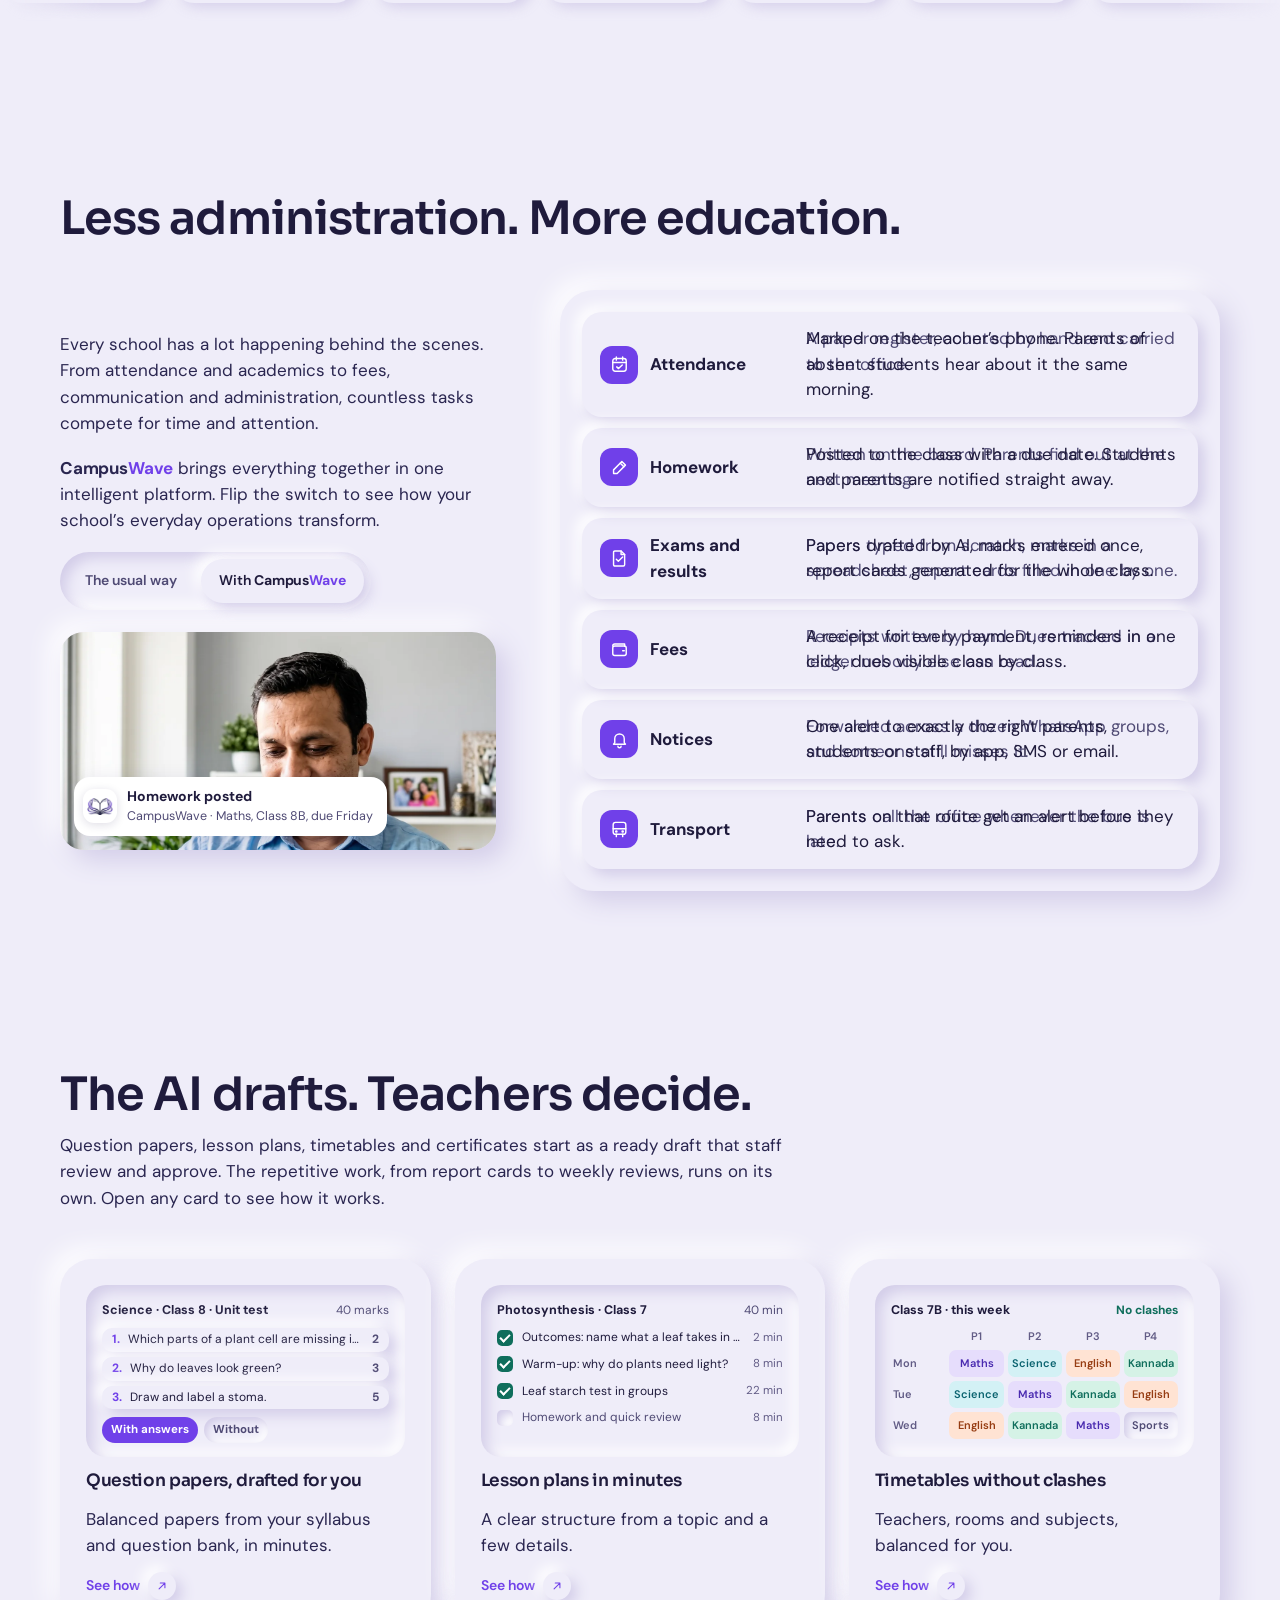
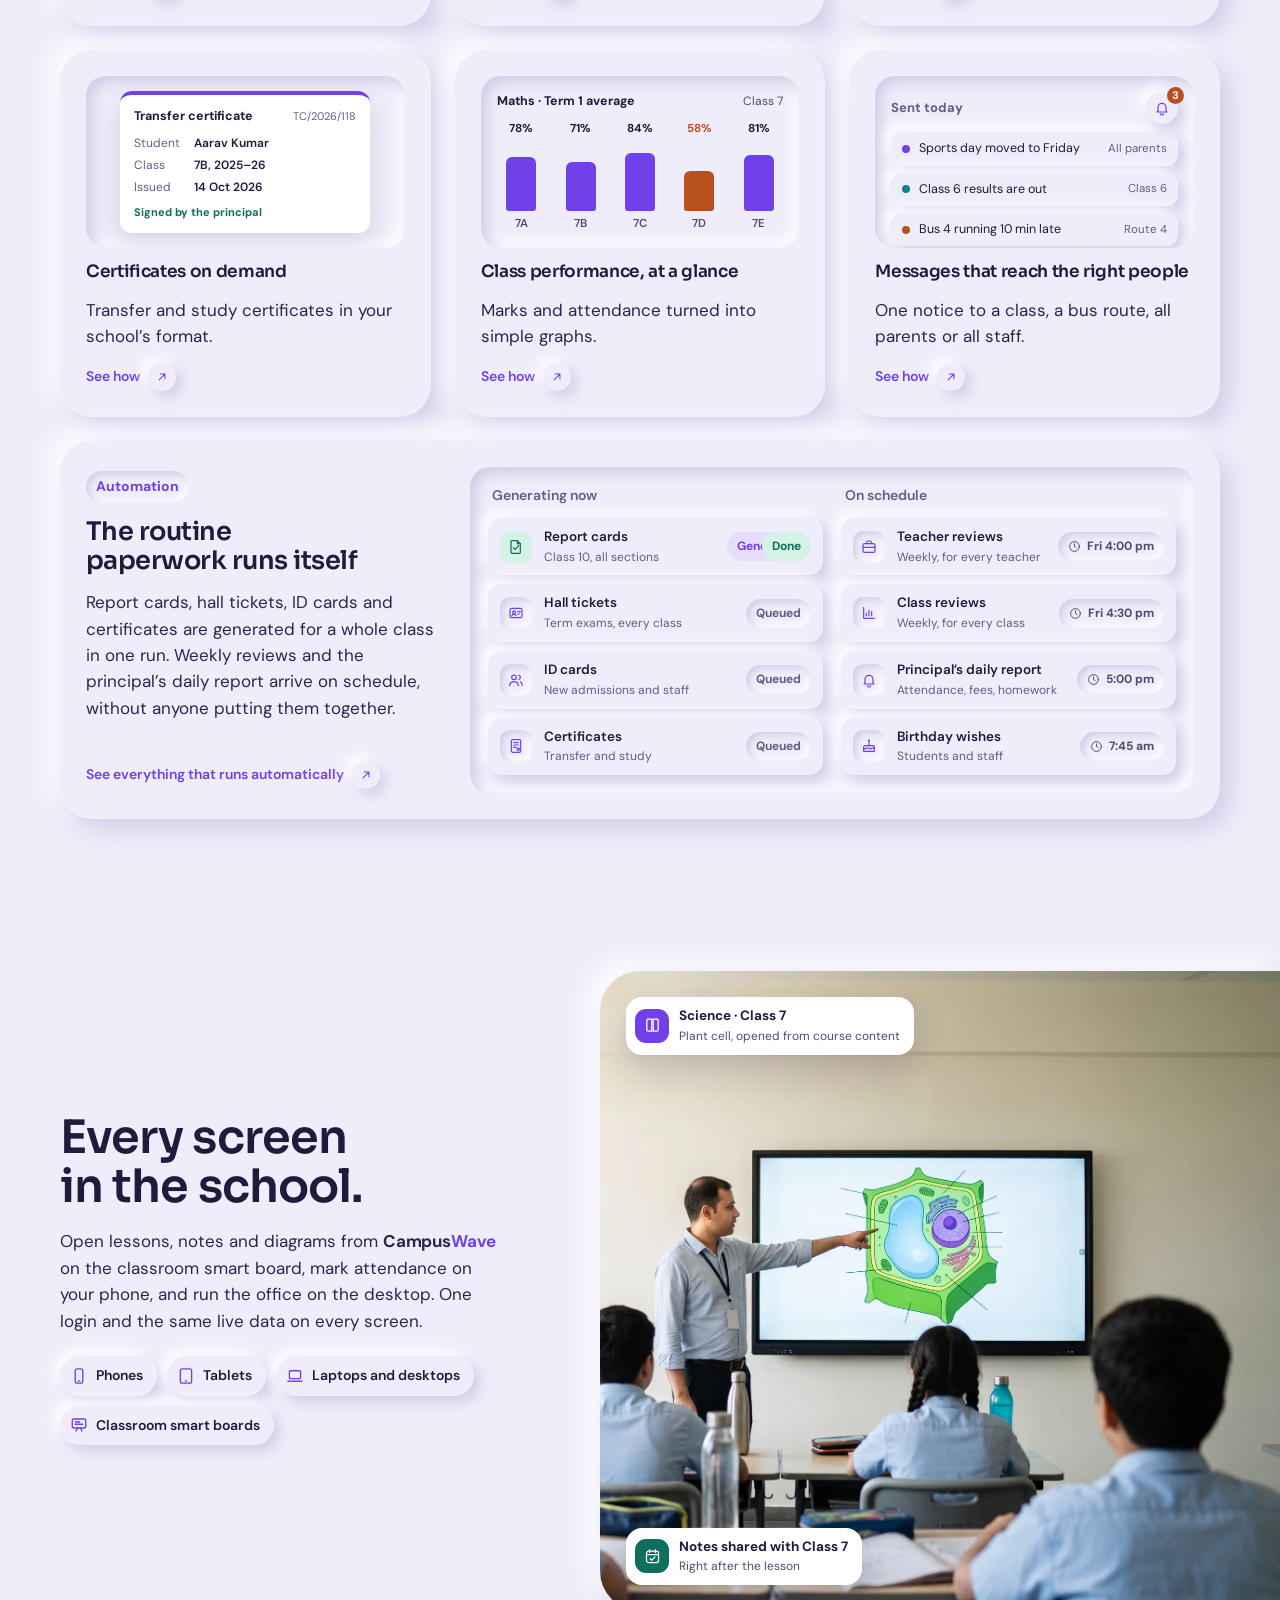
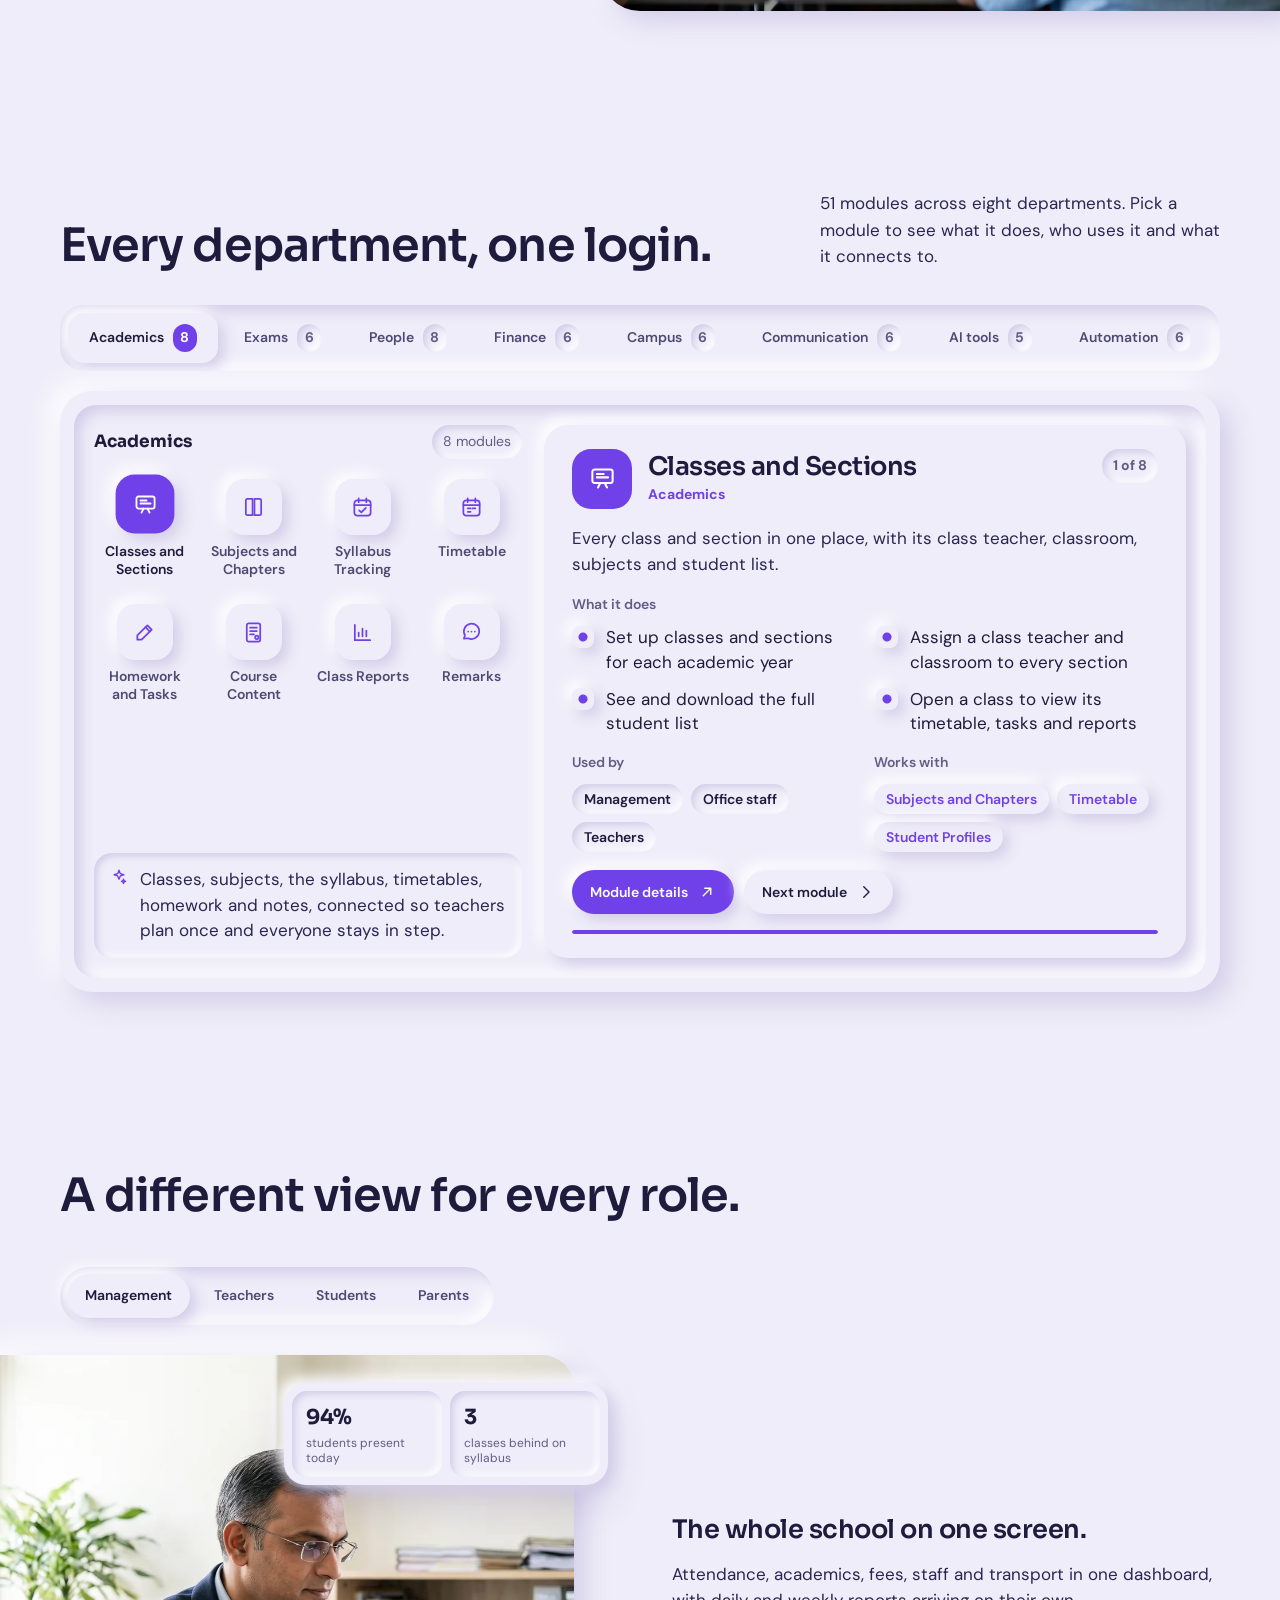
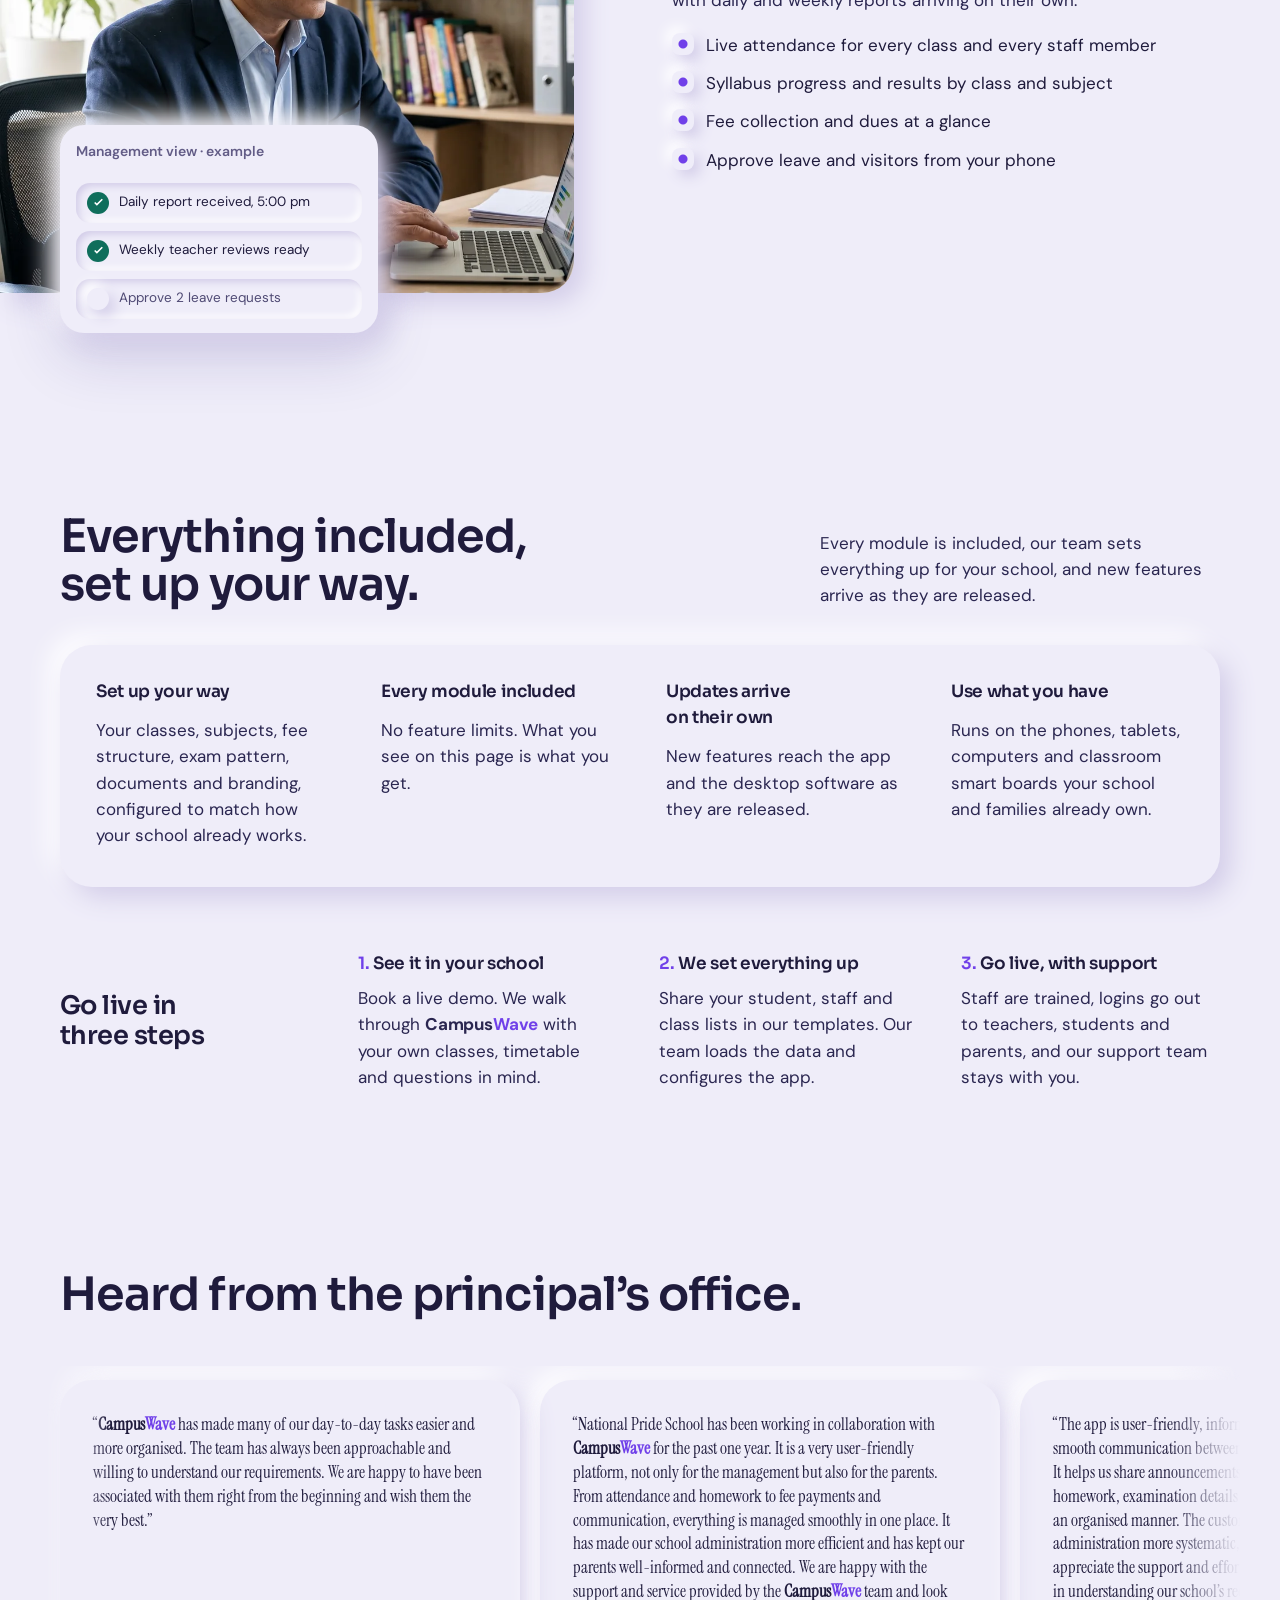
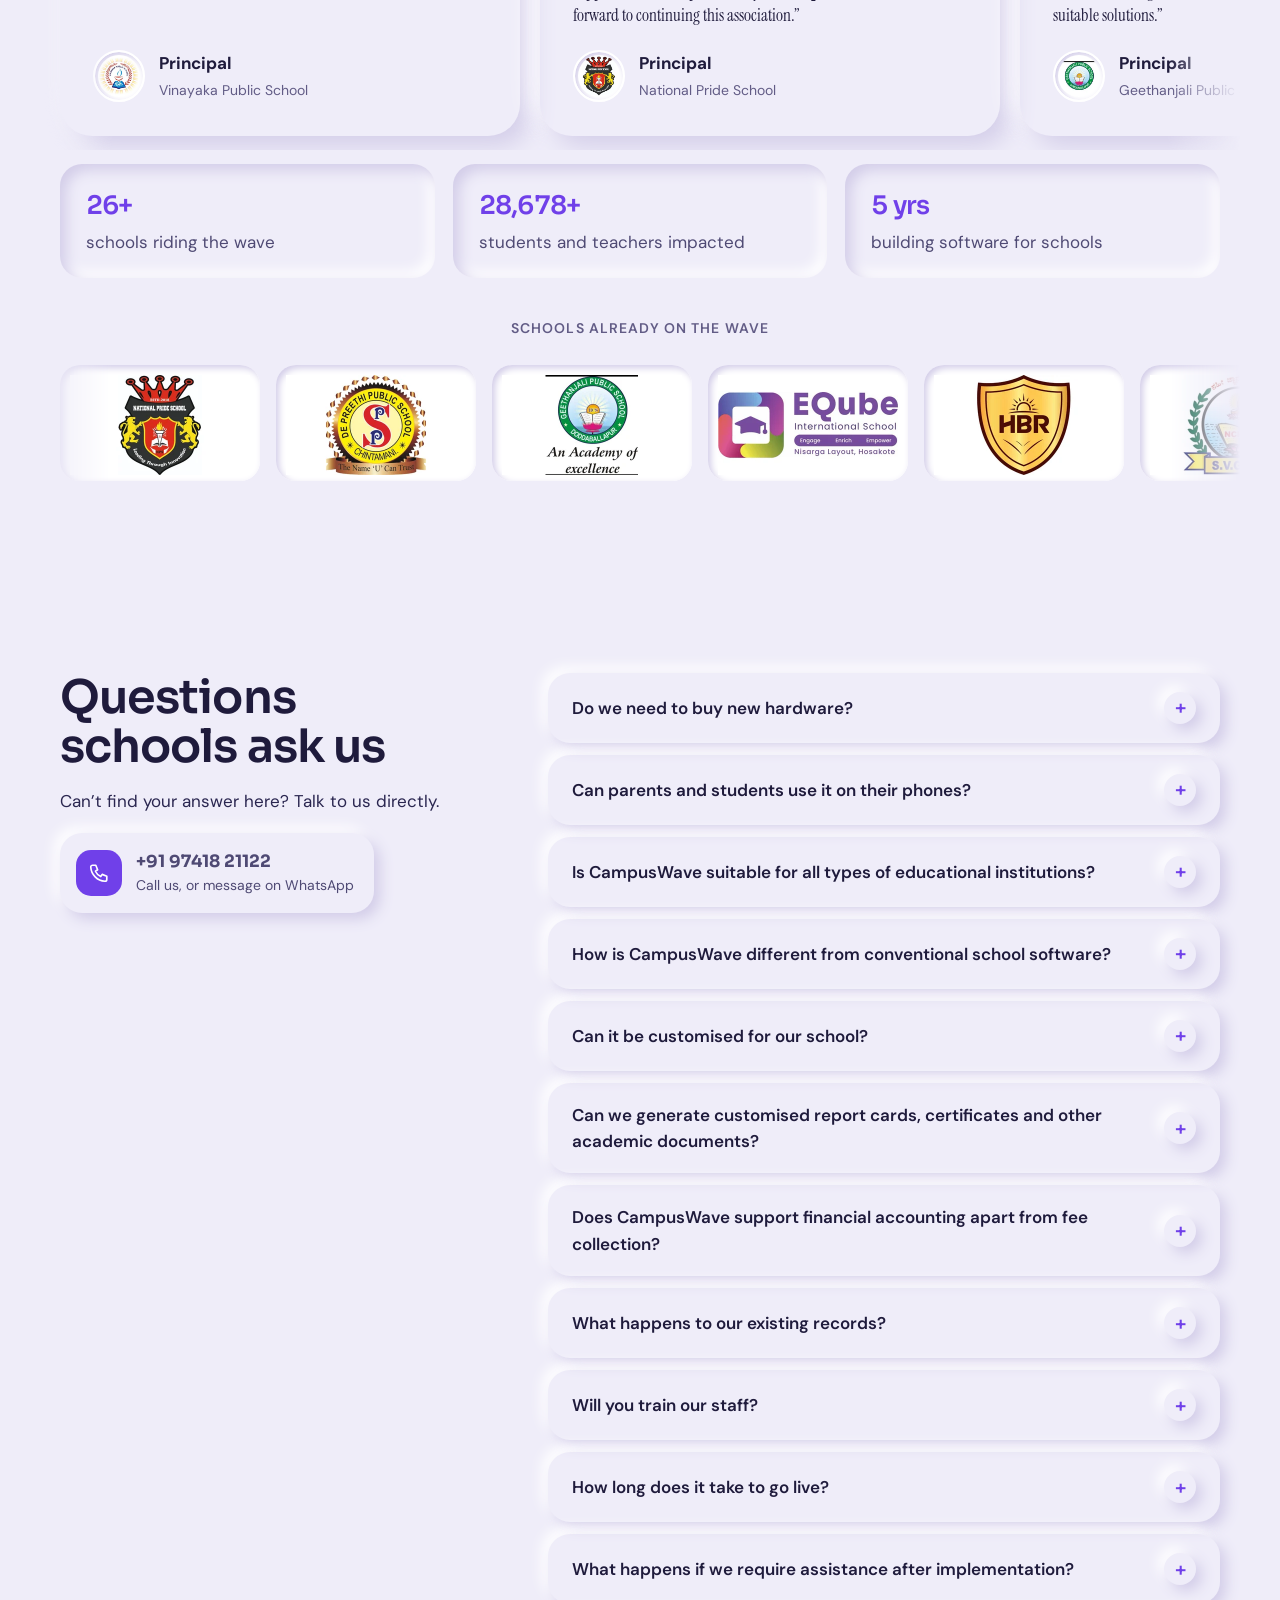
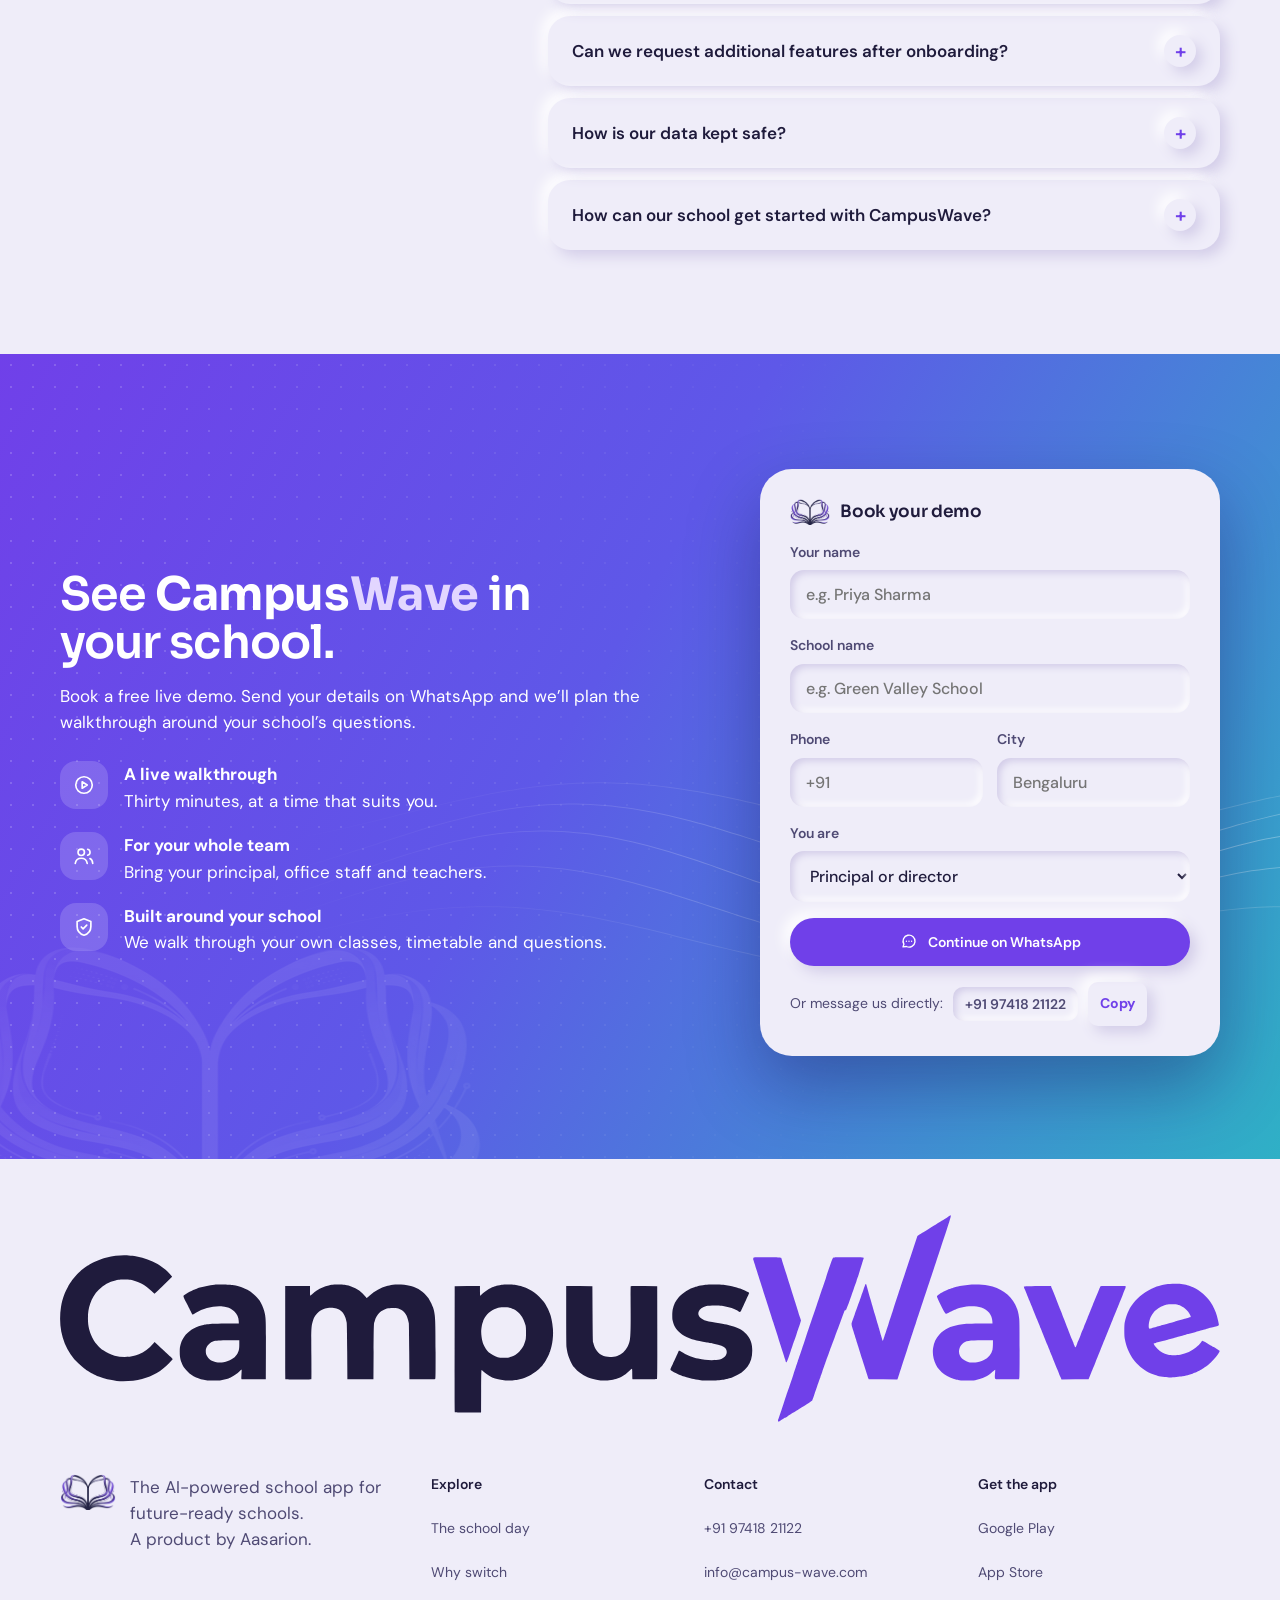
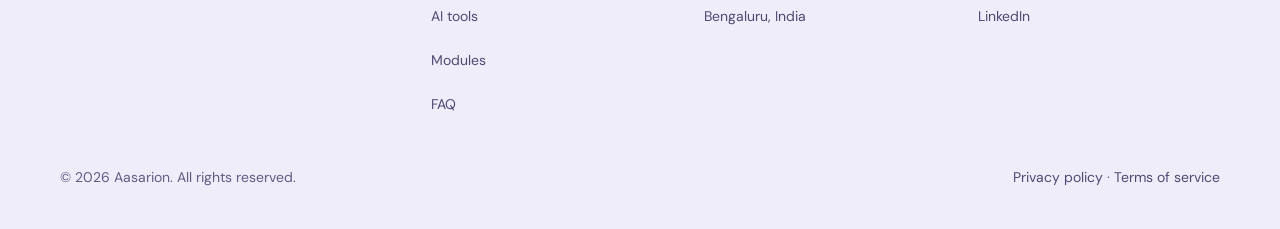
==== commit b82e873d: "Remove section glide: free scrolling Co-Authored-By: Claude Fable 5.1 <noreply@anthropic.com> Claude" ====
--- a/index.html
+++ b/index.html
@@ -1816,42 +1816,13 @@
     const id=k>=0?secs[k].id:''; navLinks.forEach(a=>cur(a,a.getAttribute('href')==='#'+id));
     siteNav.classList.toggle('on-band',dr.top<34 && dr.bottom>34);
   }
-  /* ---------- section stops: when a scroll ends close to the next section, glide the rest of the way ----------
-     Only stops ahead of where the gesture started count, so it never pulls you back once you have moved on. */
-  const stopEls=[...document.querySelectorAll('.snap, .snap-pt')];
-  function stops(){ const y=scrollY, out=stopEls.filter(el=>el.offsetParent!==null || el.classList.contains('snap-pt')).filter(el=>getComputedStyle(el).display!=='none').map(el=>Math.round(el.getBoundingClientRect().top+y));
-    out.push(document.documentElement.scrollHeight-innerHeight); return out; }
-  let restY=scrollY, gliding=false, touching=false, endTimer=null, focusMove=false;
-  addEventListener('focusin',()=>{ focusMove=true; });
-  for(const t of ['wheel','touchstart','pointerdown']) addEventListener(t,()=>{ focusMove=false; },{passive:true});
-  addEventListener('keydown',e=>{ if(e.key!=='Tab') focusMove=false; });
   /* a control reached by keyboard is never left under the sticky header */
   function clearOfHeader(){
     const el=document.activeElement; if(!el || el===document.body || !el.matches(':focus-visible') || el.closest('#siteNav,#menu,dialog,.stage,.skip,.rail')) return;
     const r=el.getBoundingClientRect(), clear=siteNav.getBoundingClientRect().bottom+16;
-    if(r.top<clear-1 && r.bottom>0){ focusMove=true; scrollBy({top:r.top-clear}); }
+    if(r.top<clear-1 && r.bottom>0) scrollBy({top:r.top-clear});
   }
   addEventListener('focusin',e=>{ const r=e.target.getBoundingClientRect?e.target.getBoundingClientRect():null; if(r && r.top>=-1 && r.bottom<=innerHeight) clearOfHeader(); });
-  function settle(){
-    const y=scrollY;
-    if(gliding){ gliding=false; restY=y; return; }
-    if(touching || reduce || dlg.open || focusMove){ const f=focusMove; focusMove=false; restY=y; if(f) clearOfHeader(); return; }
-    const moved=y-restY; if(Math.abs(moved)<8){ restY=y; return; }
-    const dir=Math.sign(moved), vh=innerHeight; let best=null, bestD=Infinity;
-    for(const T of stops()){
-      if(dir>0 ? T<=restY+4 : T>=restY-4) continue;
-      const ahead=(T-y)*dir, ok=ahead>=0 ? ahead<vh*.3 : -ahead<vh*.16, d=Math.abs(T-y);
-      if(ok && d<bestD){ best=T; bestD=d; }
-    }
-    restY=y;
-    if(best!==null && bestD>2){ gliding=true; scrollTo({top:best, behavior:'smooth'}); }
-  }
-  const hasScrollEnd='onscrollend' in window;
-  if(hasScrollEnd) addEventListener('scrollend',settle);
-  addEventListener('scroll',()=>{ if(!hasScrollEnd){ clearTimeout(endTimer); endTimer=setTimeout(settle,180); } },{passive:true});
-  addEventListener('touchstart',()=>{ touching=true; },{passive:true});
-  addEventListener('touchend',()=>{ touching=false; if(!hasScrollEnd){ clearTimeout(endTimer); endTimer=setTimeout(settle,180); } },{passive:true});
-  ['wheel','keydown','pointerdown'].forEach(t=>addEventListener(t,()=>{ if(gliding){ gliding=false; restY=scrollY; } },{passive:true}));
 
   let ticking=false;
   function frame(){ ticking=false; chromeFrame(); introFrame(); }
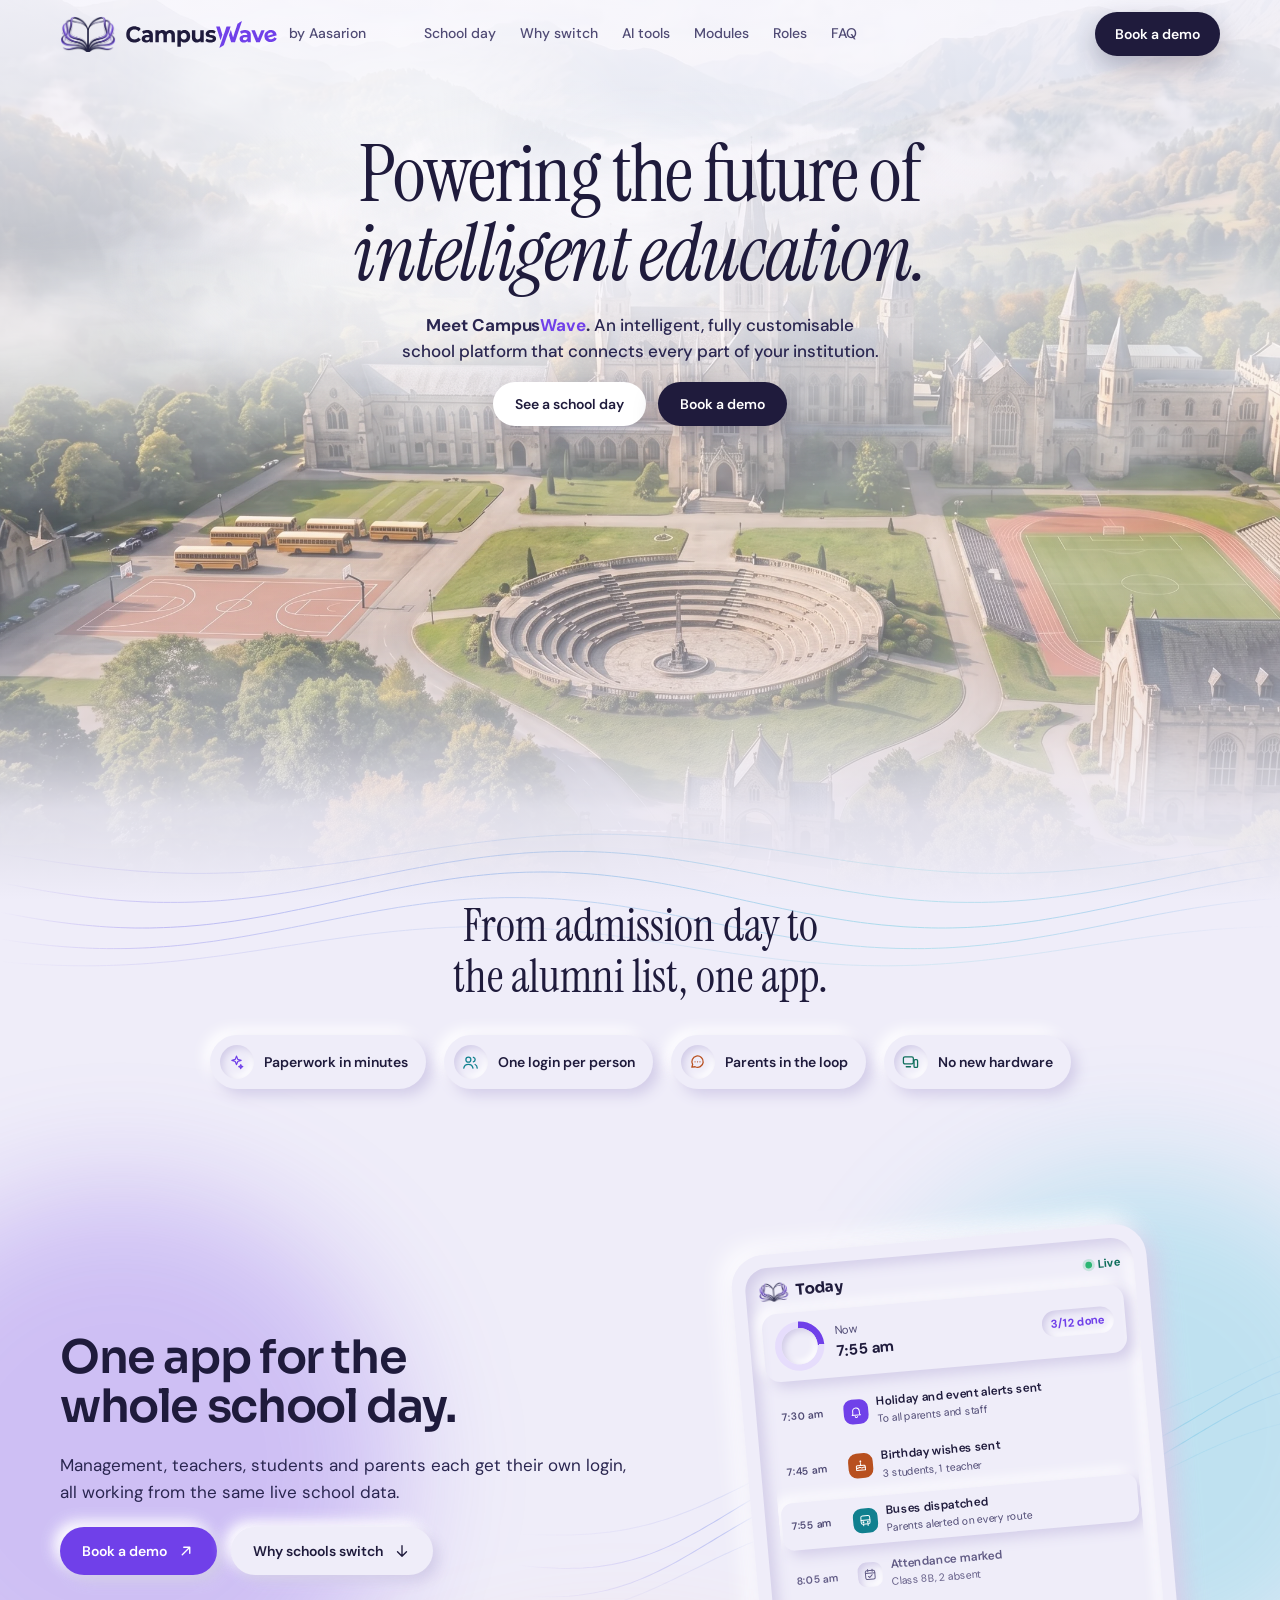
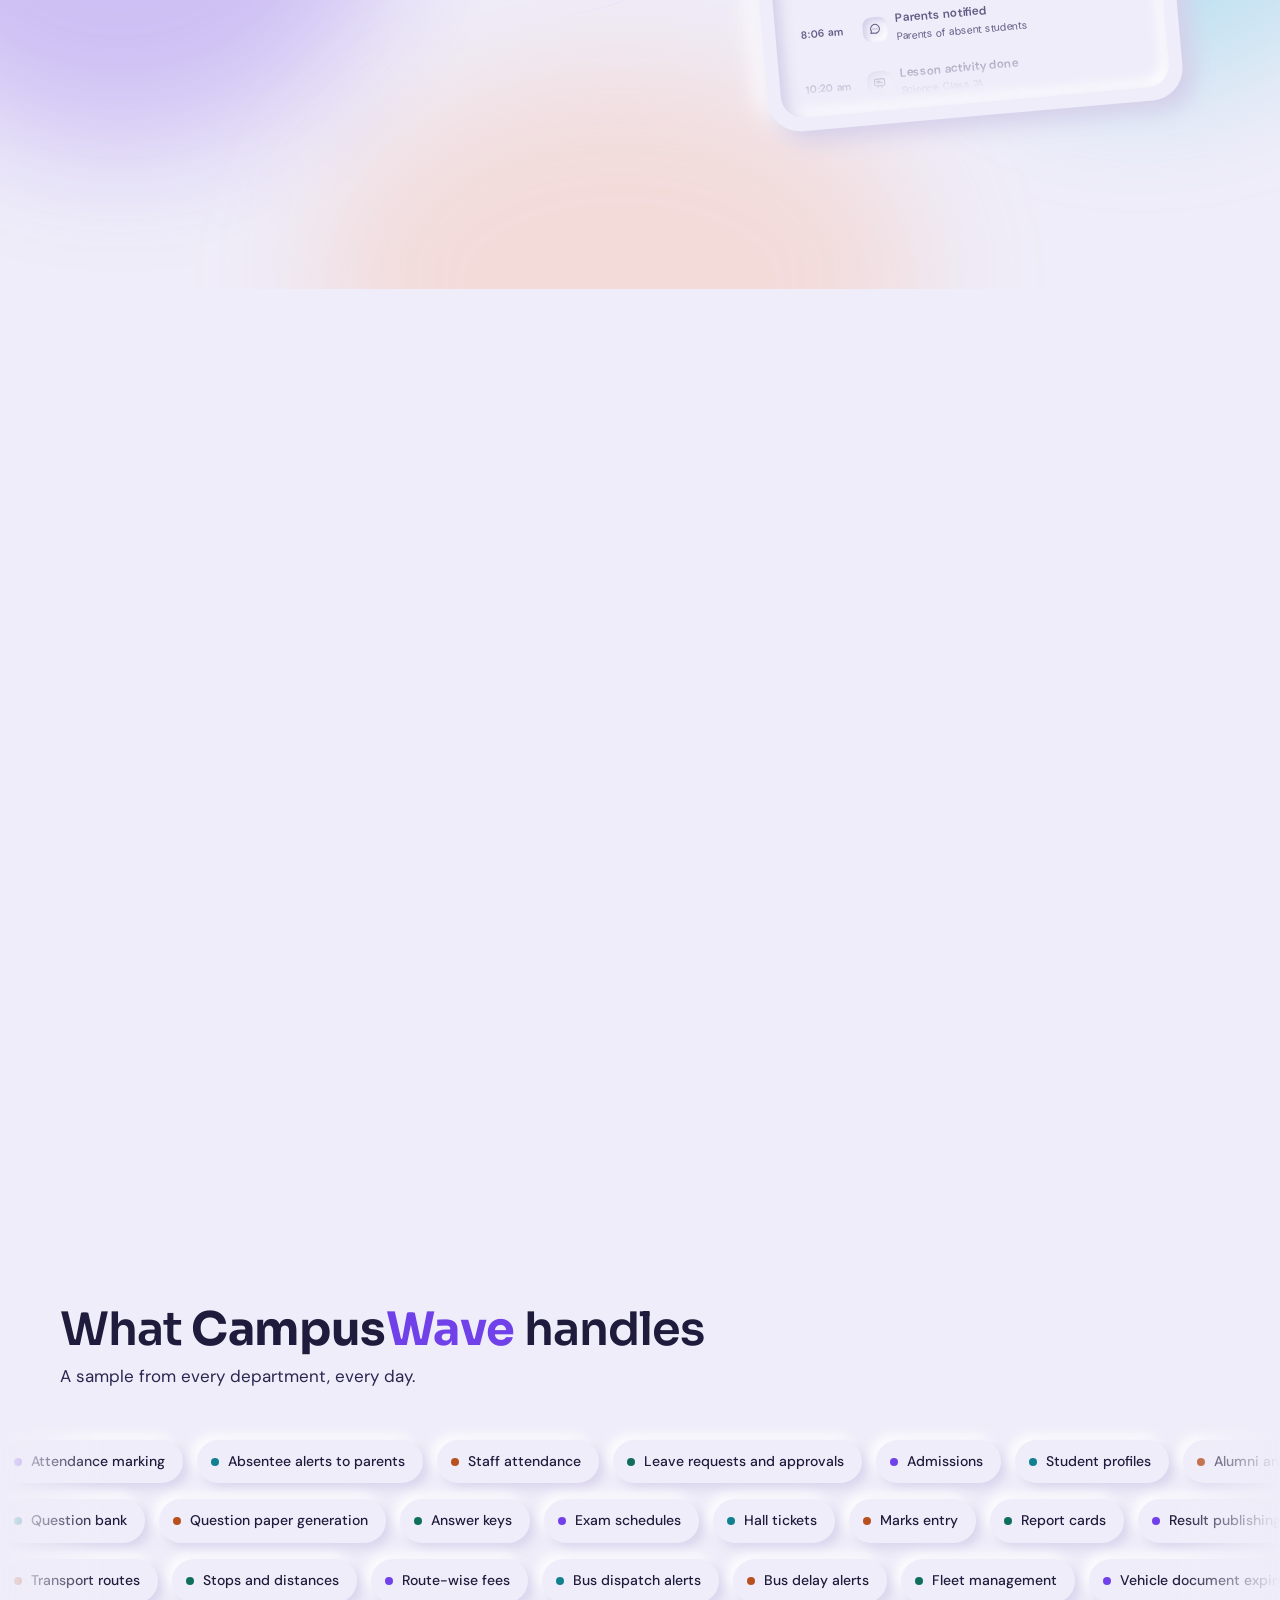
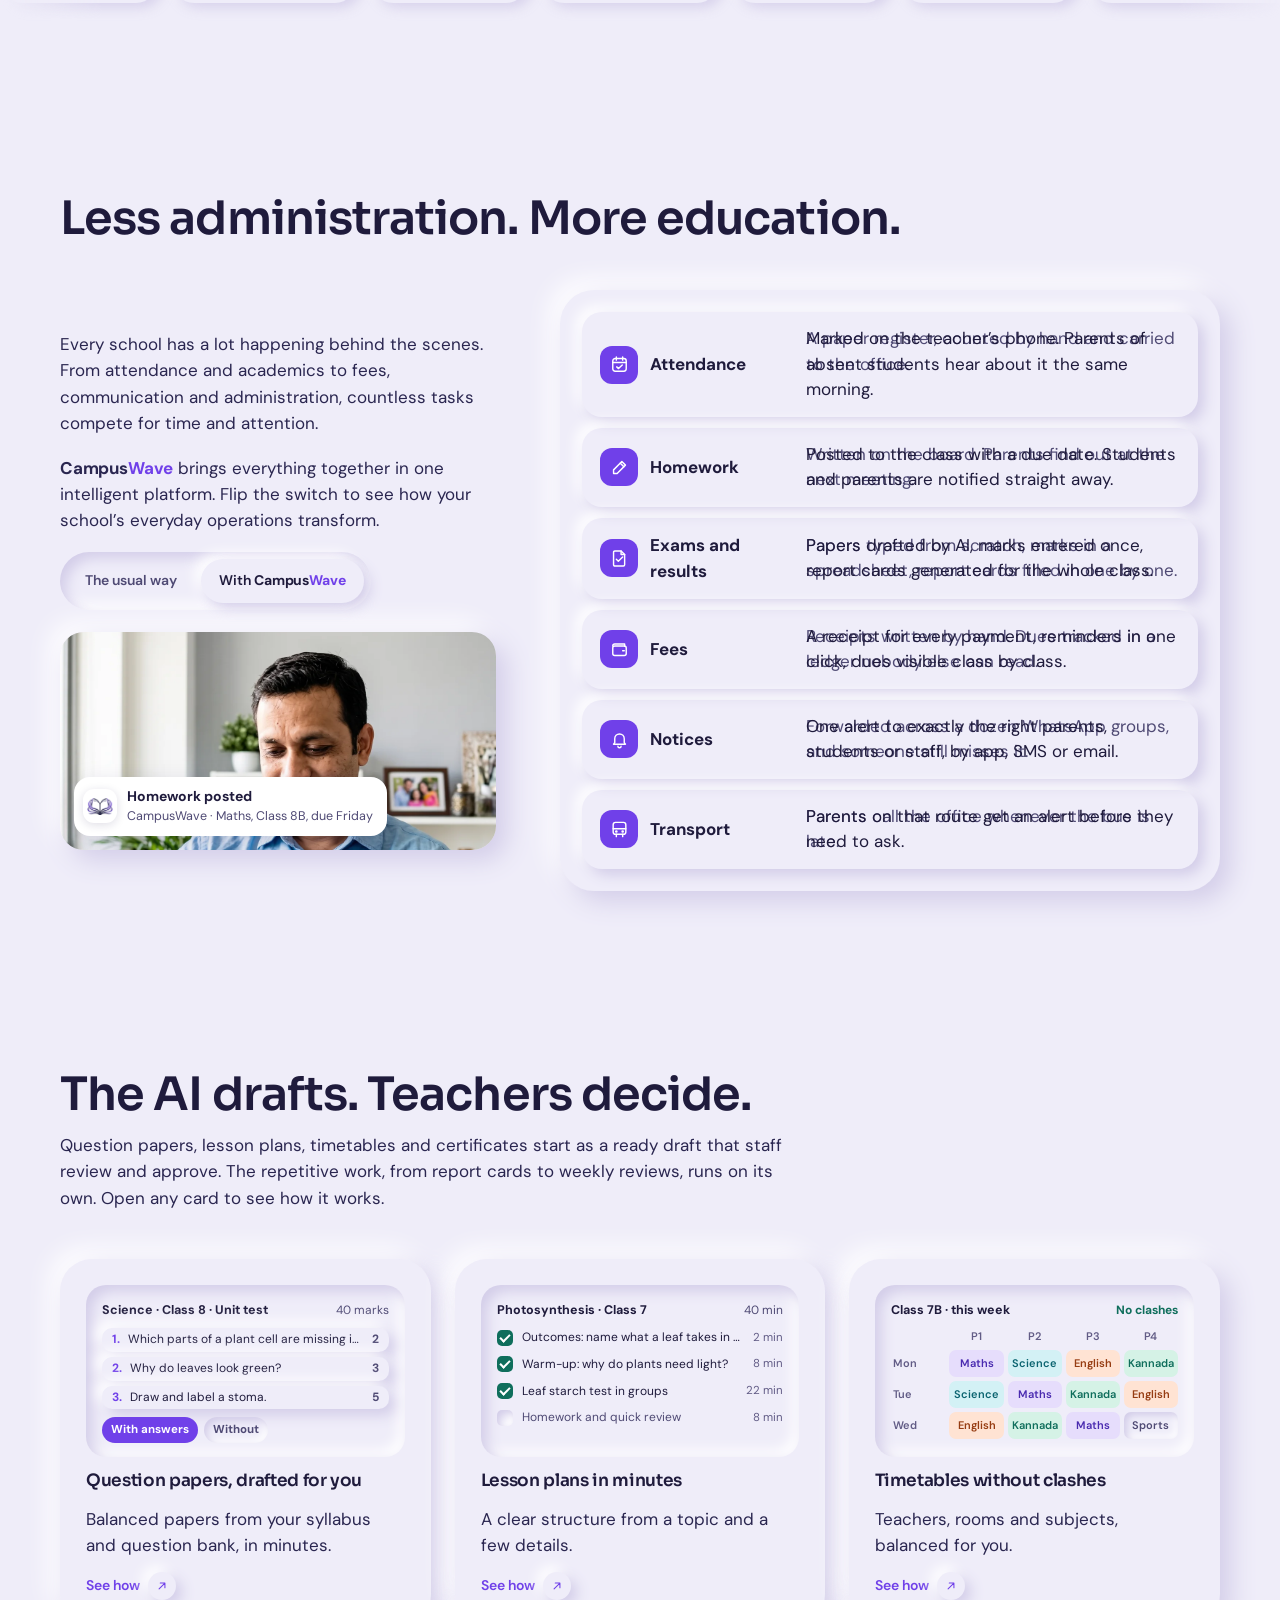
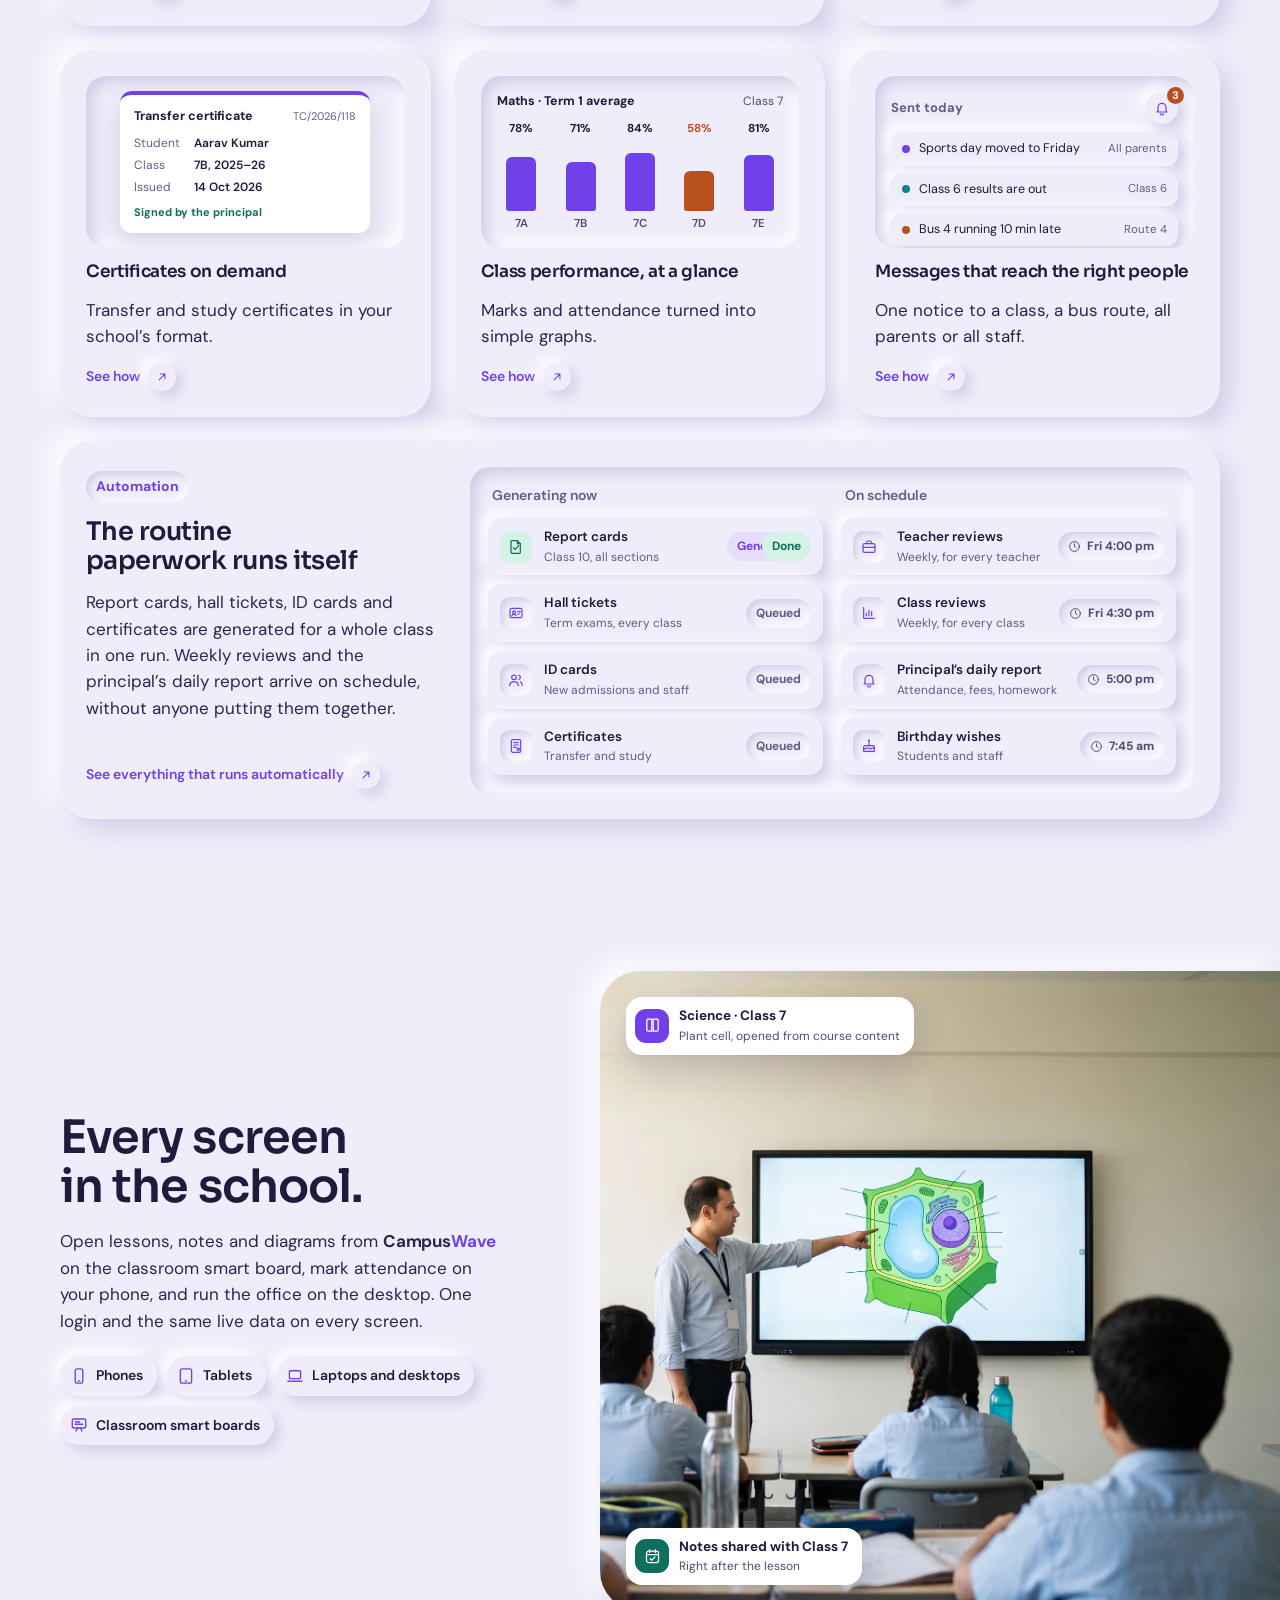
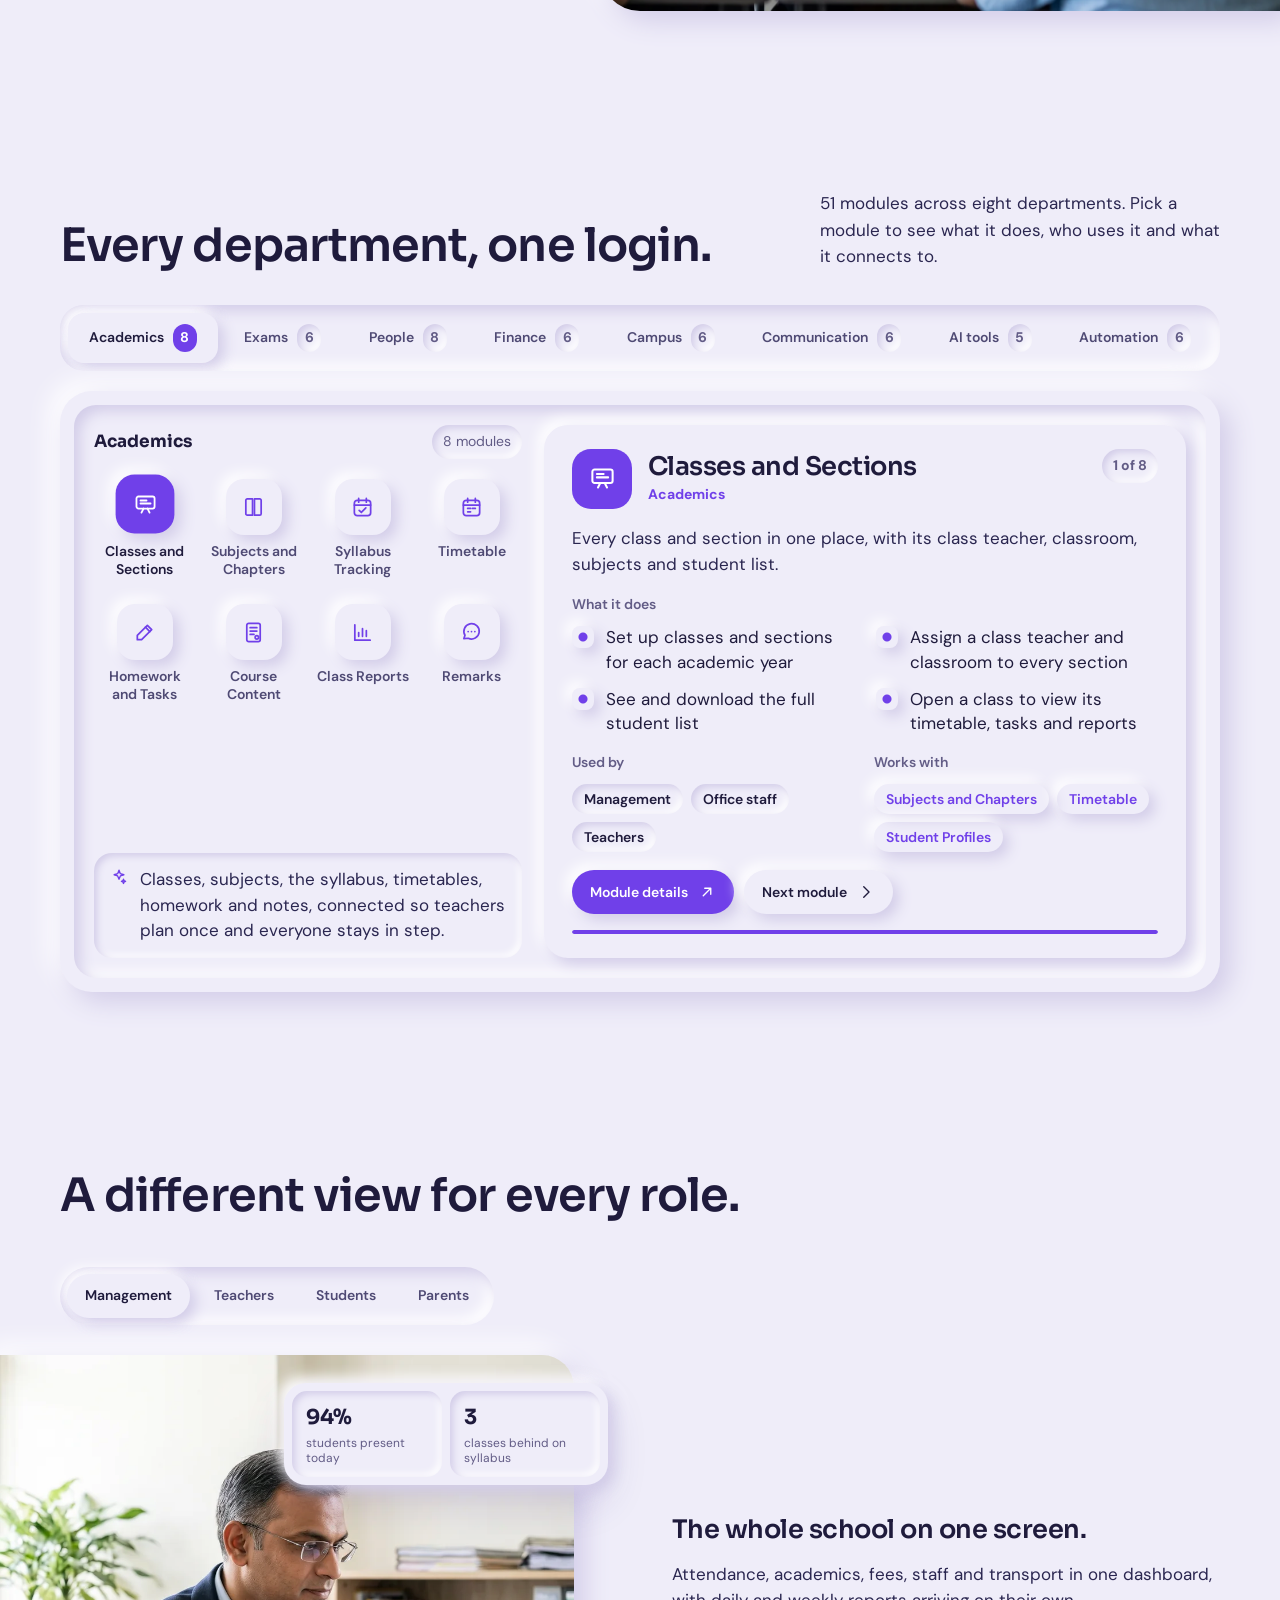
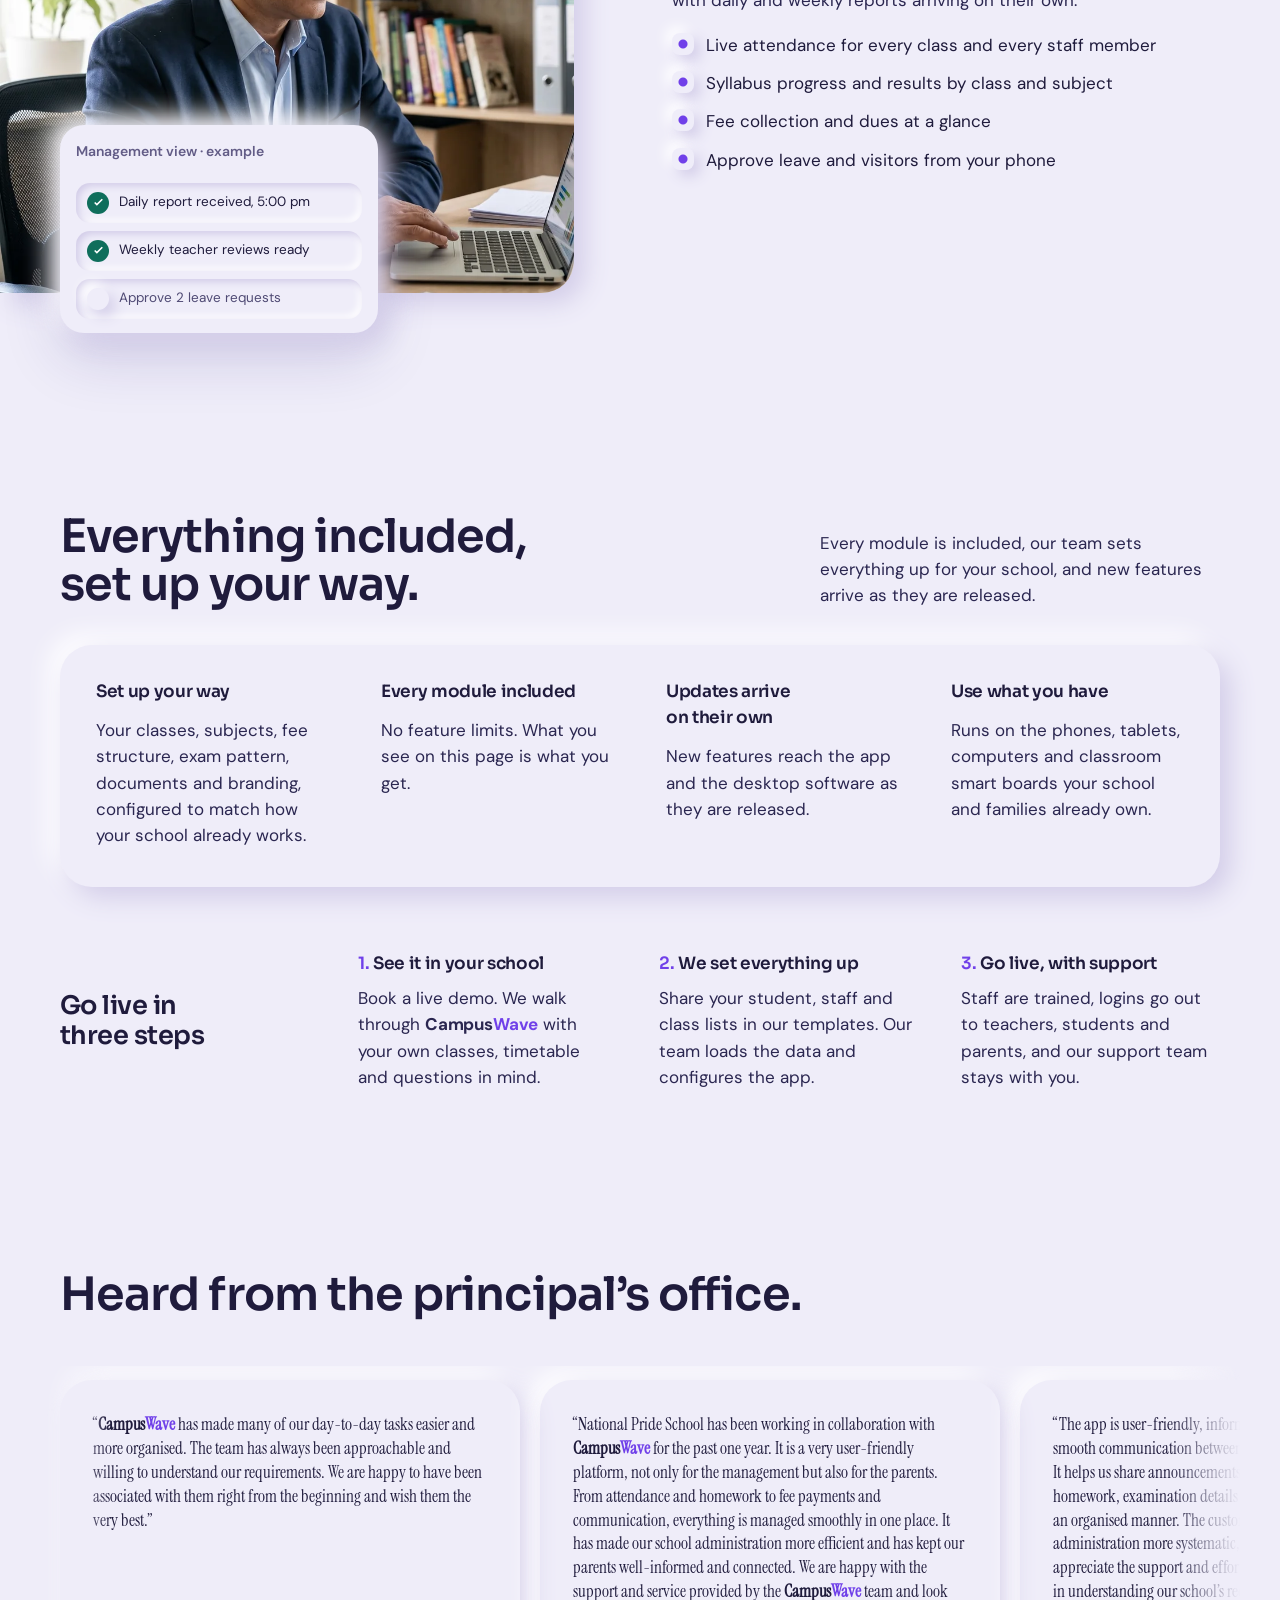
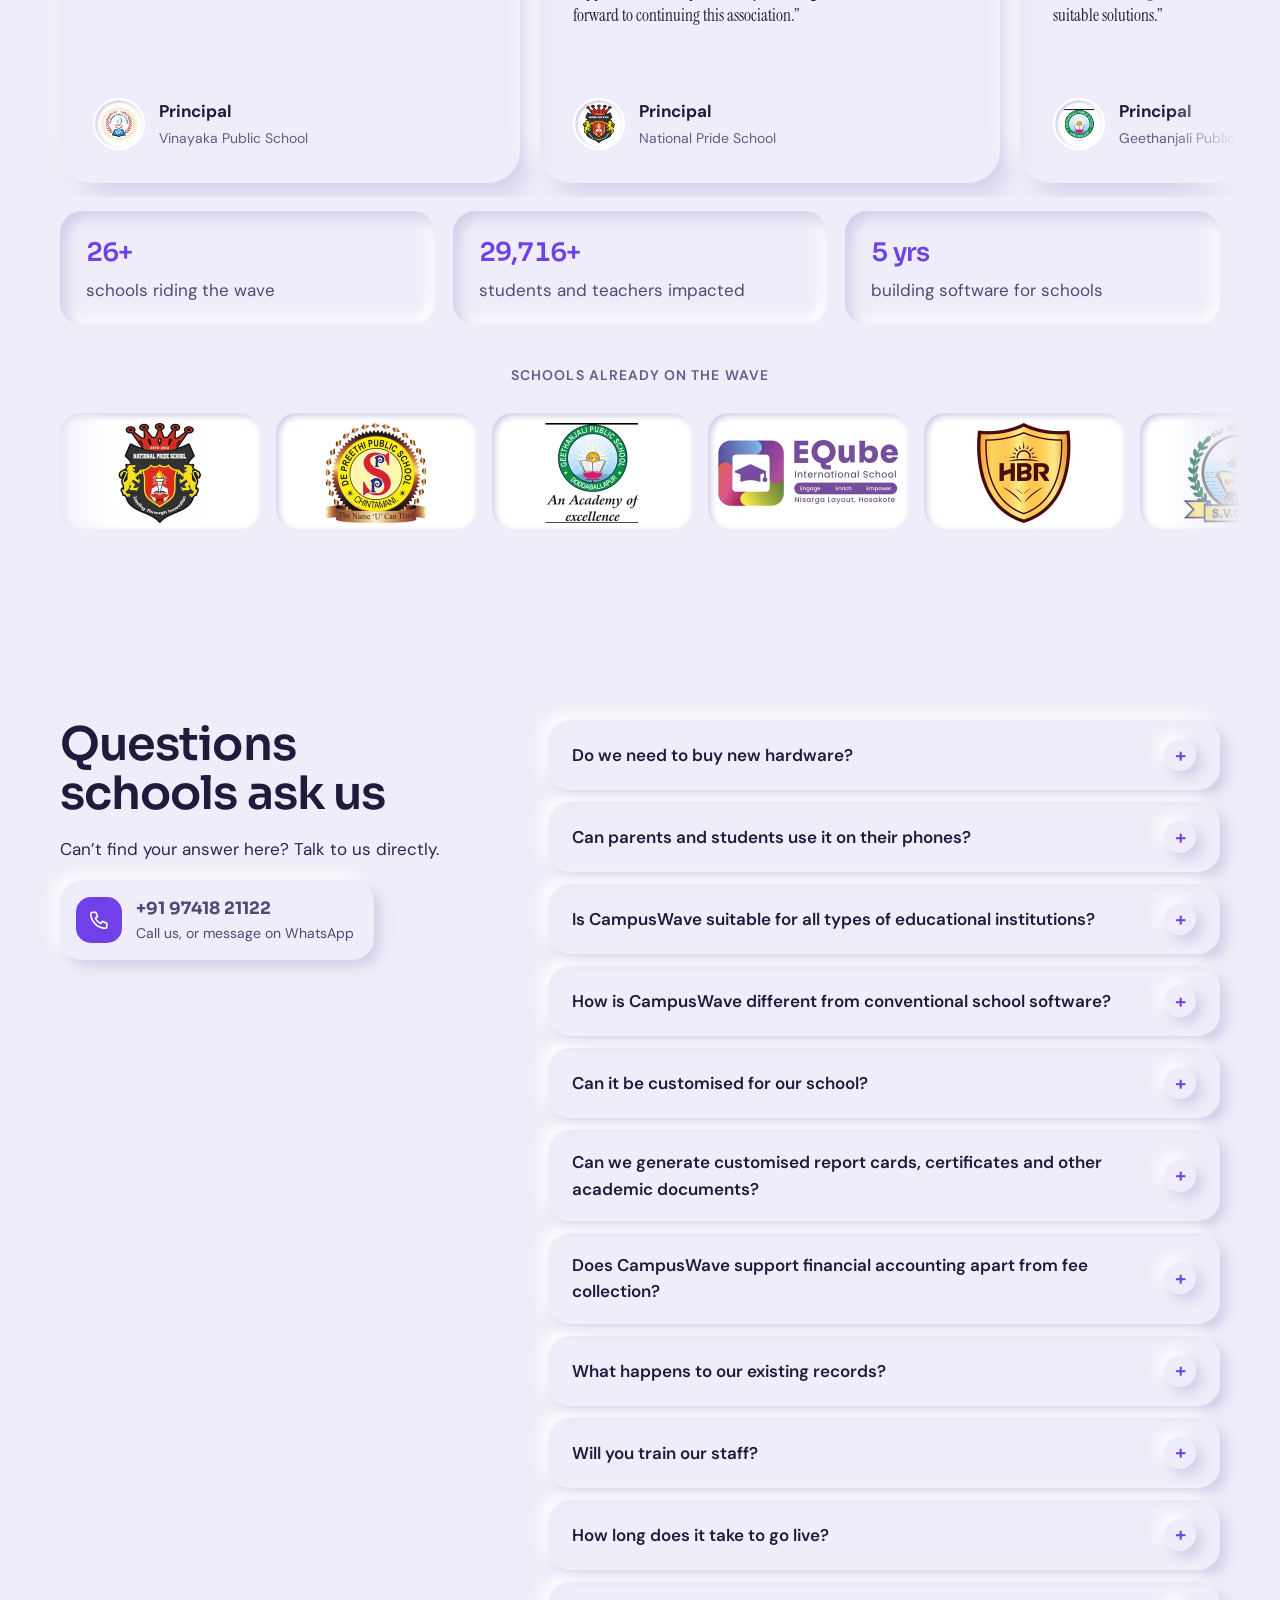
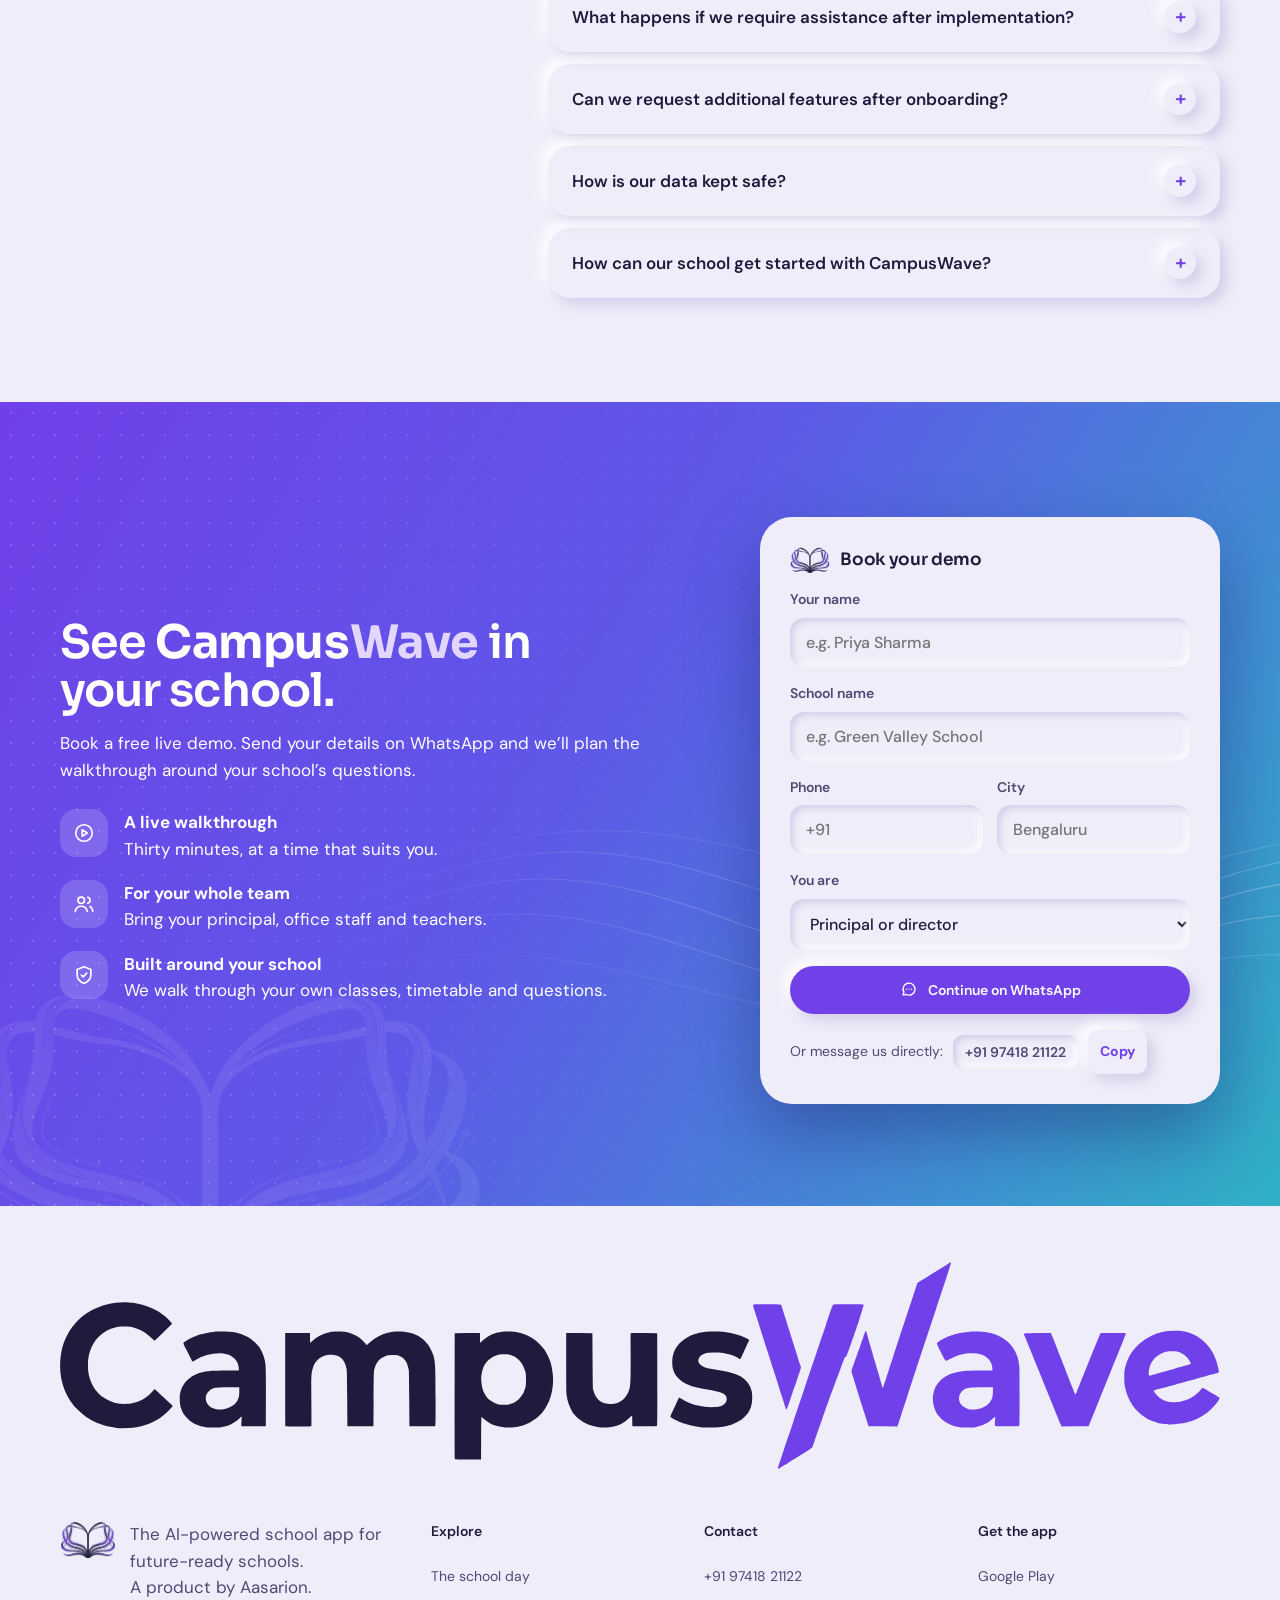
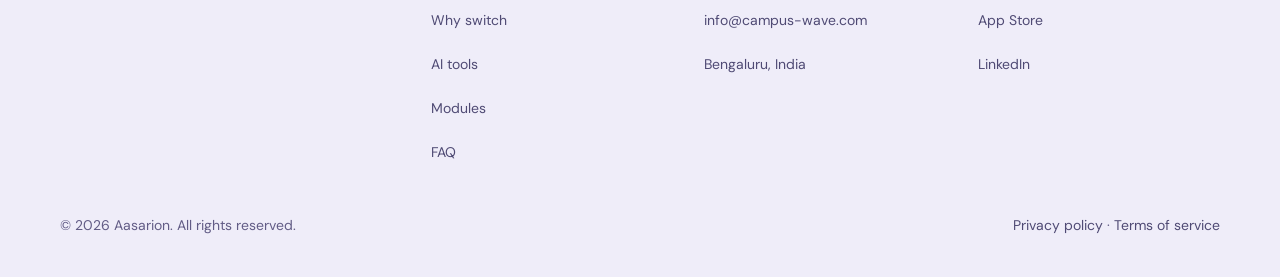
==== commit 9751b8b0: "Proof: EQube International School testimonial Co-Authored-By: Claude Fable 5.1 <noreply@anthropic.co" ====
--- a/index.html
+++ b/index.html
@@ -543,7 +543,7 @@
 
 /* ---------- proof ---------- */
 .qscroll,.lscroll{overflow:hidden; -webkit-mask-image:linear-gradient(90deg,transparent,#000 6%,#000 94%,transparent); mask-image:linear-gradient(90deg,transparent,#000 6%,#000 94%,transparent); margin-inline:-20px; padding-inline:20px}
-.qtrack{display:flex; gap:20px; width:max-content; padding-block:14px; animation:slide 64s linear infinite}
+.qtrack{display:flex; gap:20px; width:max-content; padding-block:14px; animation:slide 84s linear infinite}
 .qscroll:hover .qtrack,.lscroll:hover .ltrack{animation-play-state:paused}
 .qtrack .quote{flex:0 0 min(460px,84vw)}
 .quote{margin:0; padding:clamp(24px,2.6vw,34px); border-radius:var(--r-lg); box-shadow:var(--raise); display:flex; flex-direction:column; gap:22px; justify-content:space-between}
@@ -1242,6 +1242,10 @@
         <blockquote>“The app is user-friendly, informative, and helpful in maintaining smooth communication between the school, teachers, and parents. It helps us share announcements, circulars, attendance updates, homework, examination details and students’ academic progress in an organised manner. The customisation has made school administration more systematic, efficient and transparent. We appreciate the support and efforts of the <span class="cw">Campus<span>Wave</span></span> team in understanding our school’s requirements and providing suitable solutions.”</blockquote>
         <figcaption class="who"><img class="avatar" src="img/schools/geethanjali-avatar.webp" alt="" width="52" height="52" loading="lazy"><span><b>Principal</b><br><span style="color:var(--faint); font-size:var(--fs-sm)">Geethanjali Public School, Doddaballapur</span></span></figcaption>
       </figure>
+      <figure class="quote">
+        <blockquote>“<span class="cw">Campus<span>Wave</span></span> has been extremely helpful in streamlining our school operations, including attendance management, timetable preparation, marksheet generation and other academic and administrative activities. The software is very user-friendly, well-organised and equipped with all the essential features required for efficient school management. What makes our experience even better is the support provided by their team: highly professional, approachable and prompt, and always willing to incorporate suggestions and implement modifications to suit our school’s specific needs. Thank you, <span class="cw">Campus<span>Wave</span></span>, for being a reliable technology partner in our school’s journey!”</blockquote>
+        <figcaption class="who"><img class="avatar" src="img/schools/eqube-avatar.webp" alt="" width="52" height="52" loading="lazy"><span><b>Pooja Sehji, Vice Principal</b><br><span style="color:var(--faint); font-size:var(--fs-sm)">EQube International School, Hosakote</span></span></figcaption>
+      </figure>
     </div></div>
     <div class="stats reveal" id="stats">
       <div class="stat"><b><span class="num" data-count="26">0</span>+</b><span>schools riding the wave</span></div>
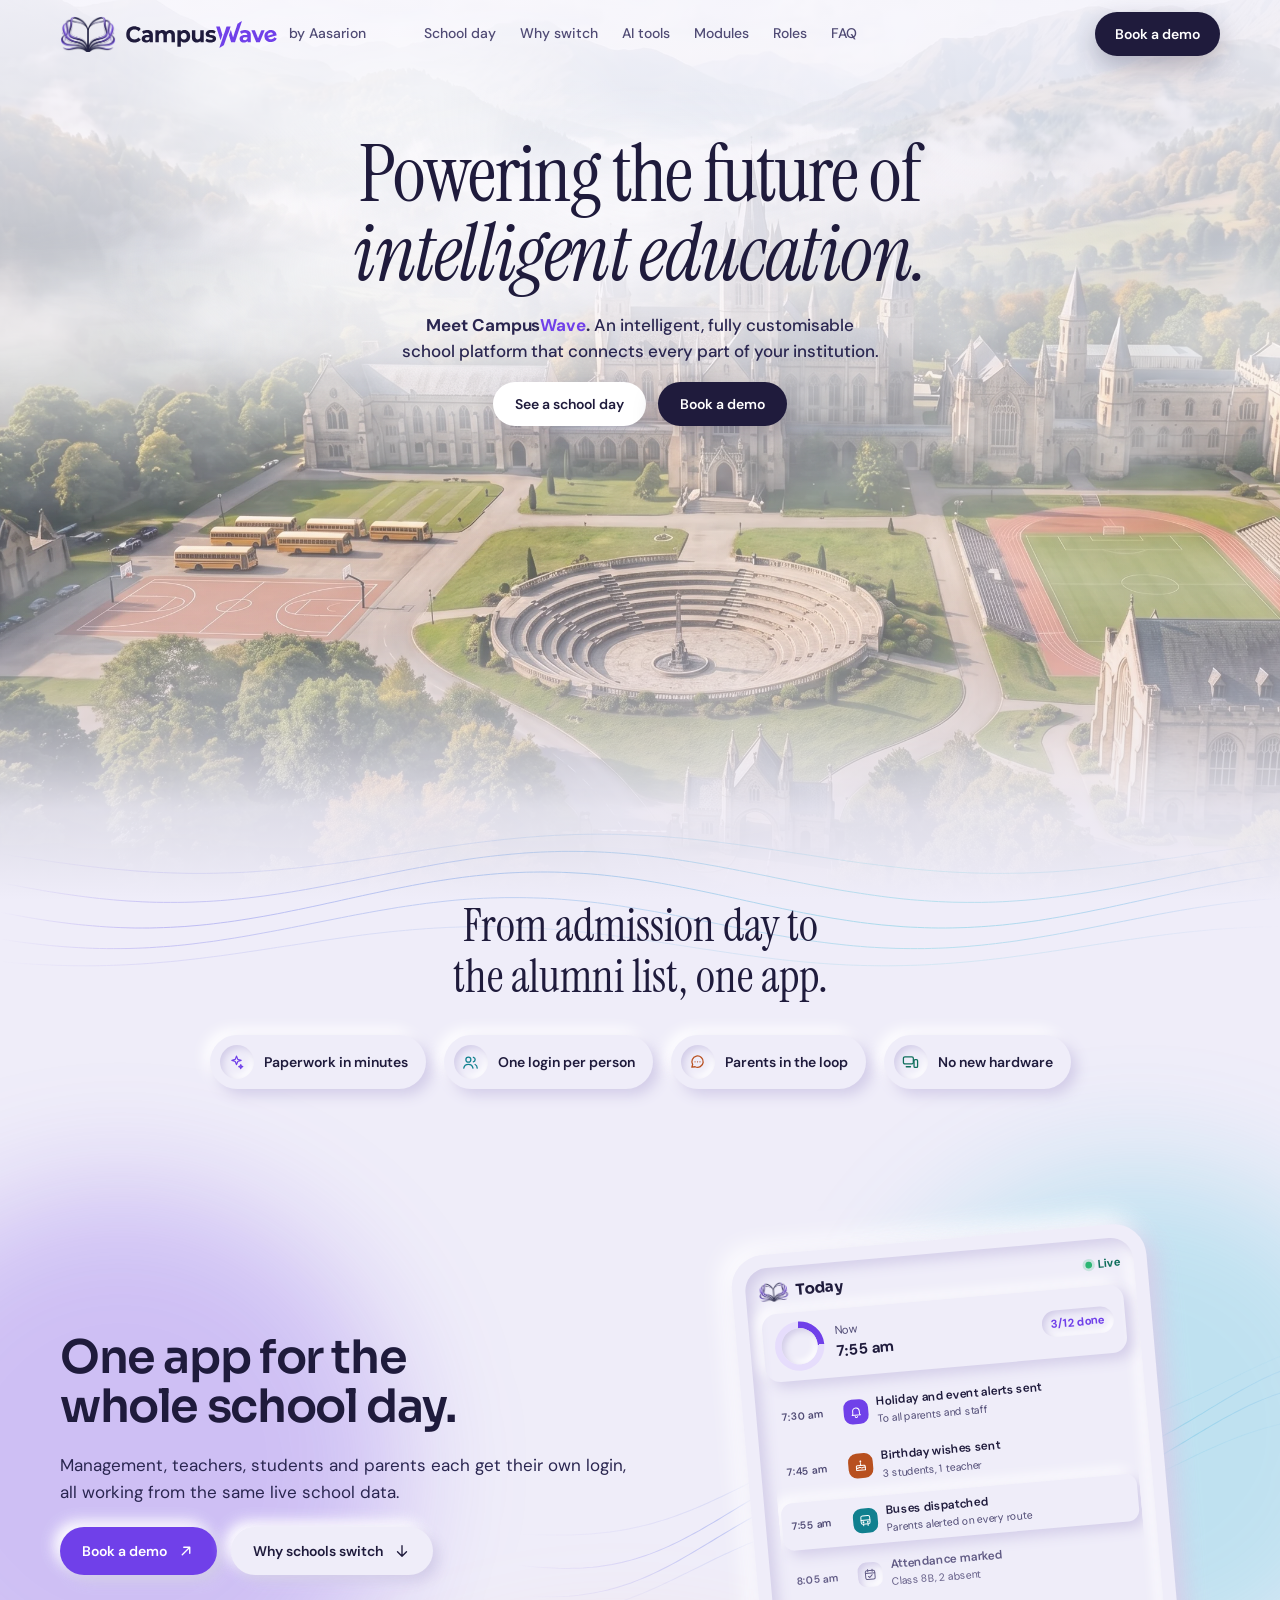
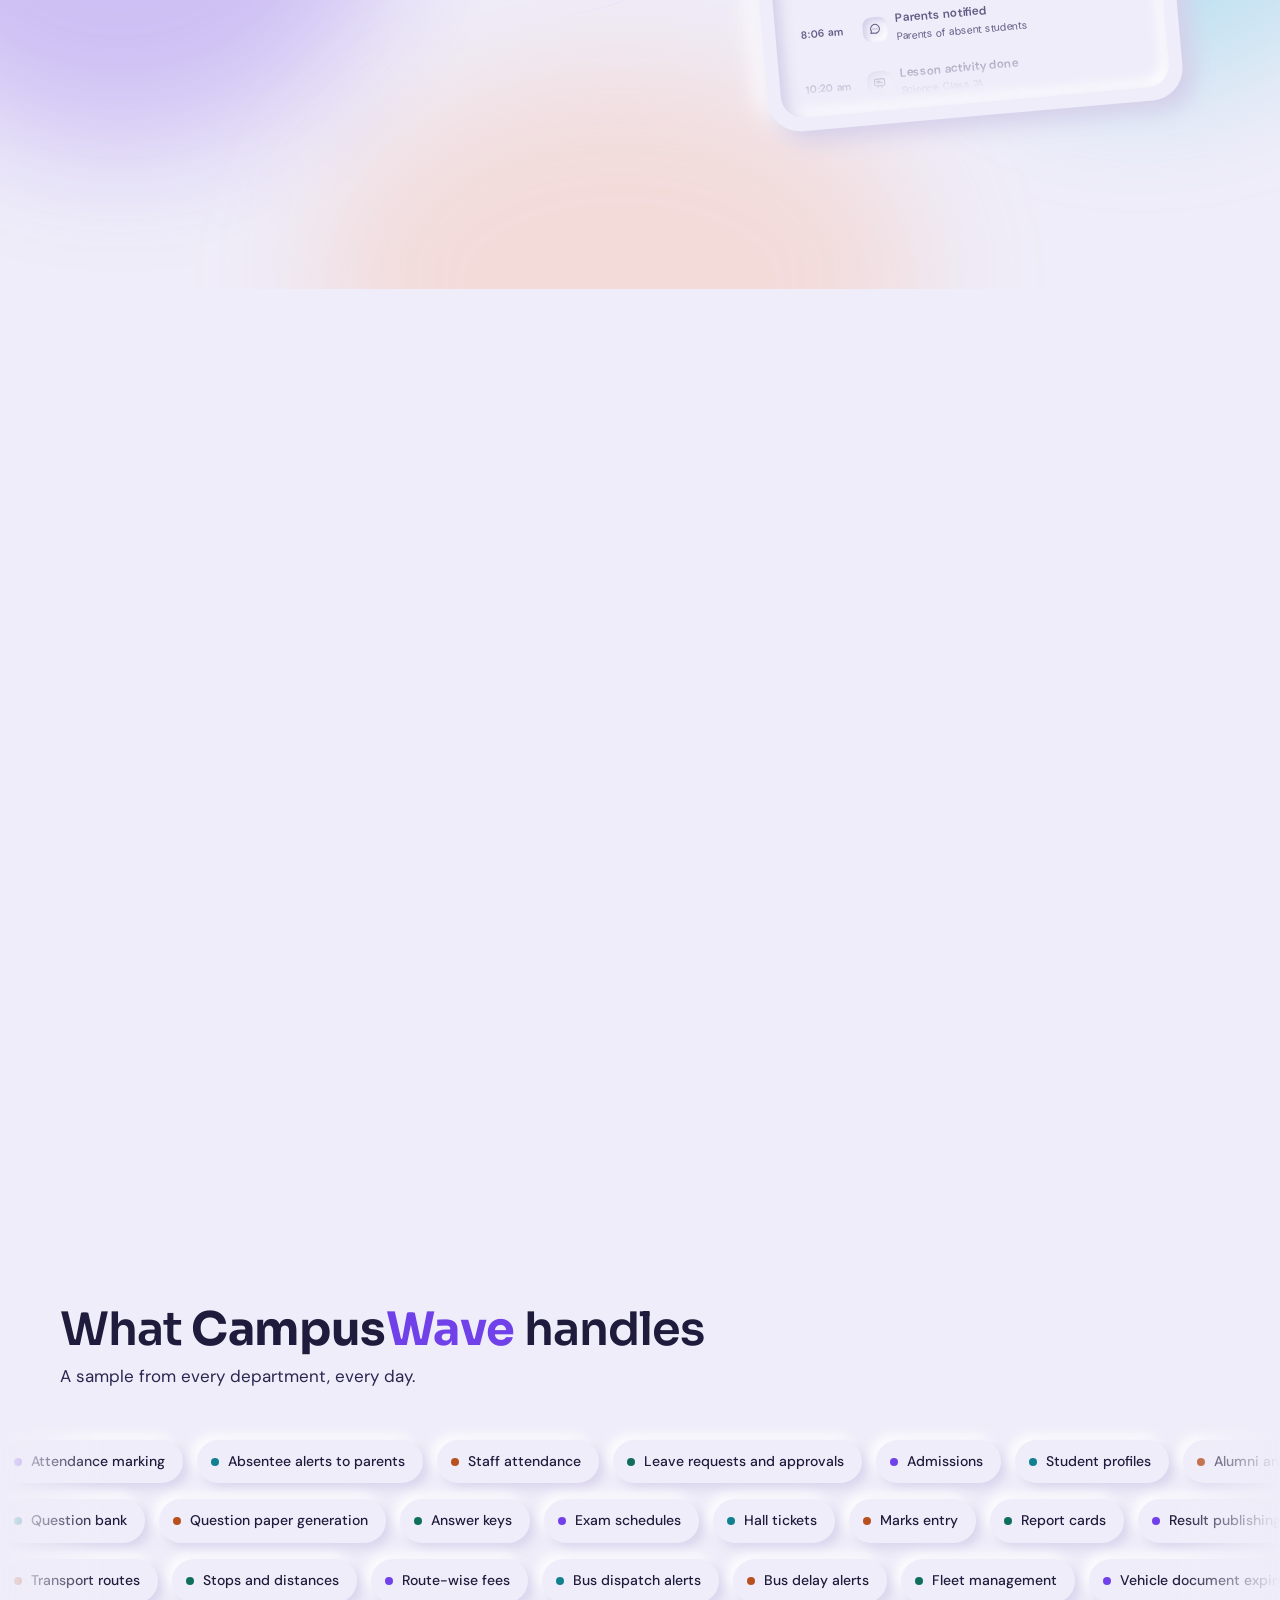
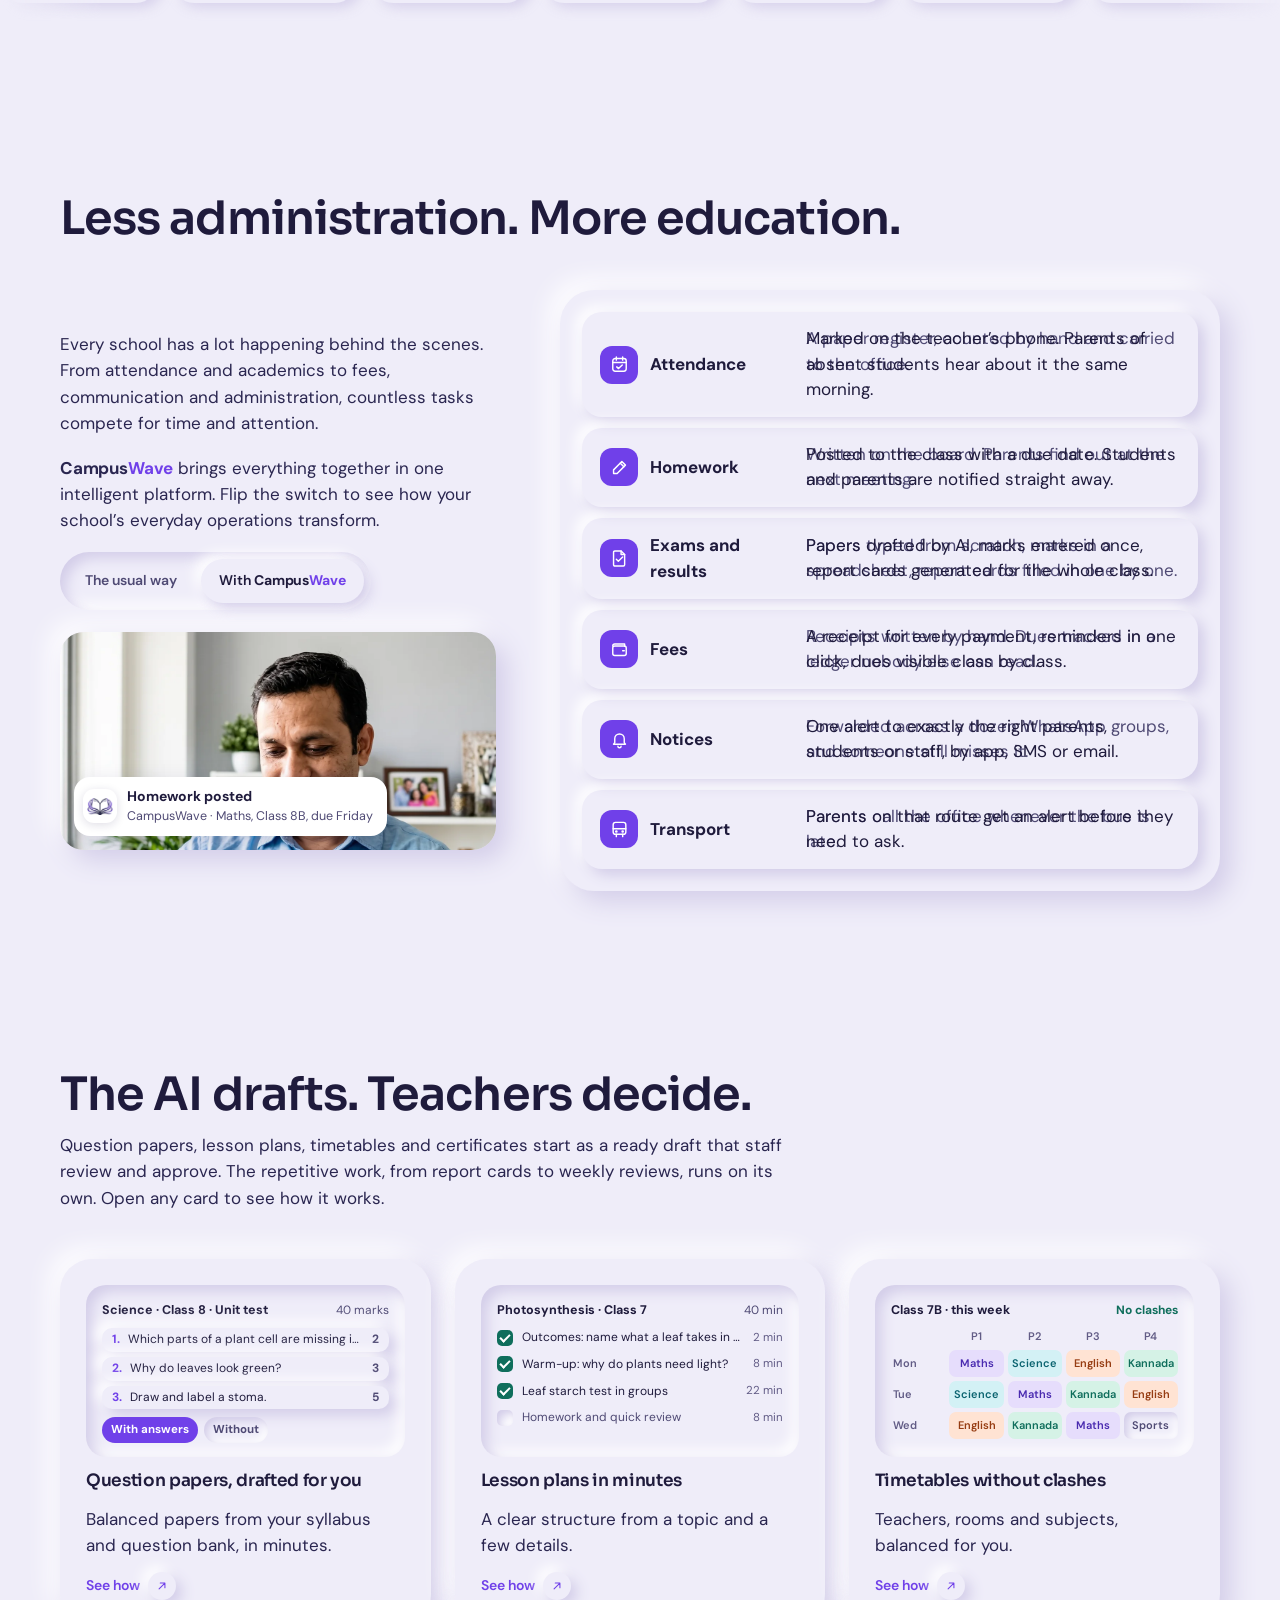
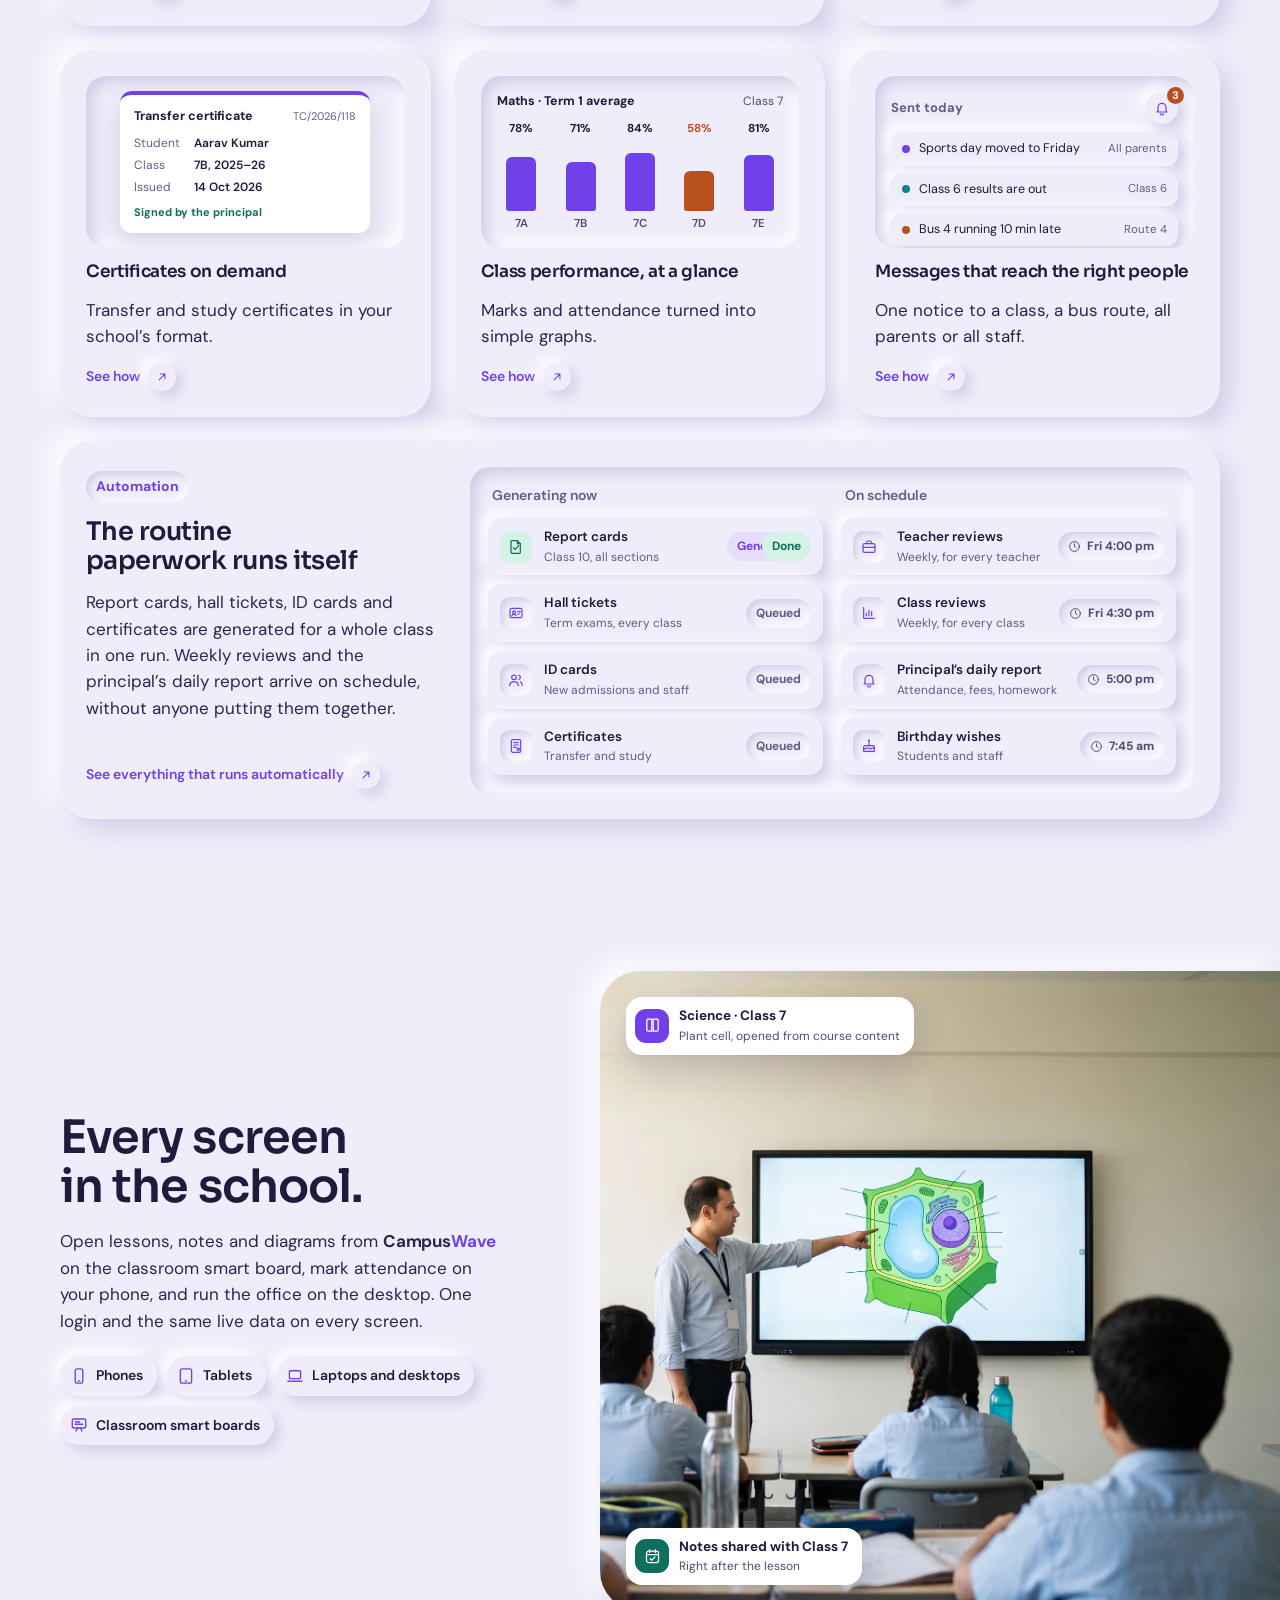
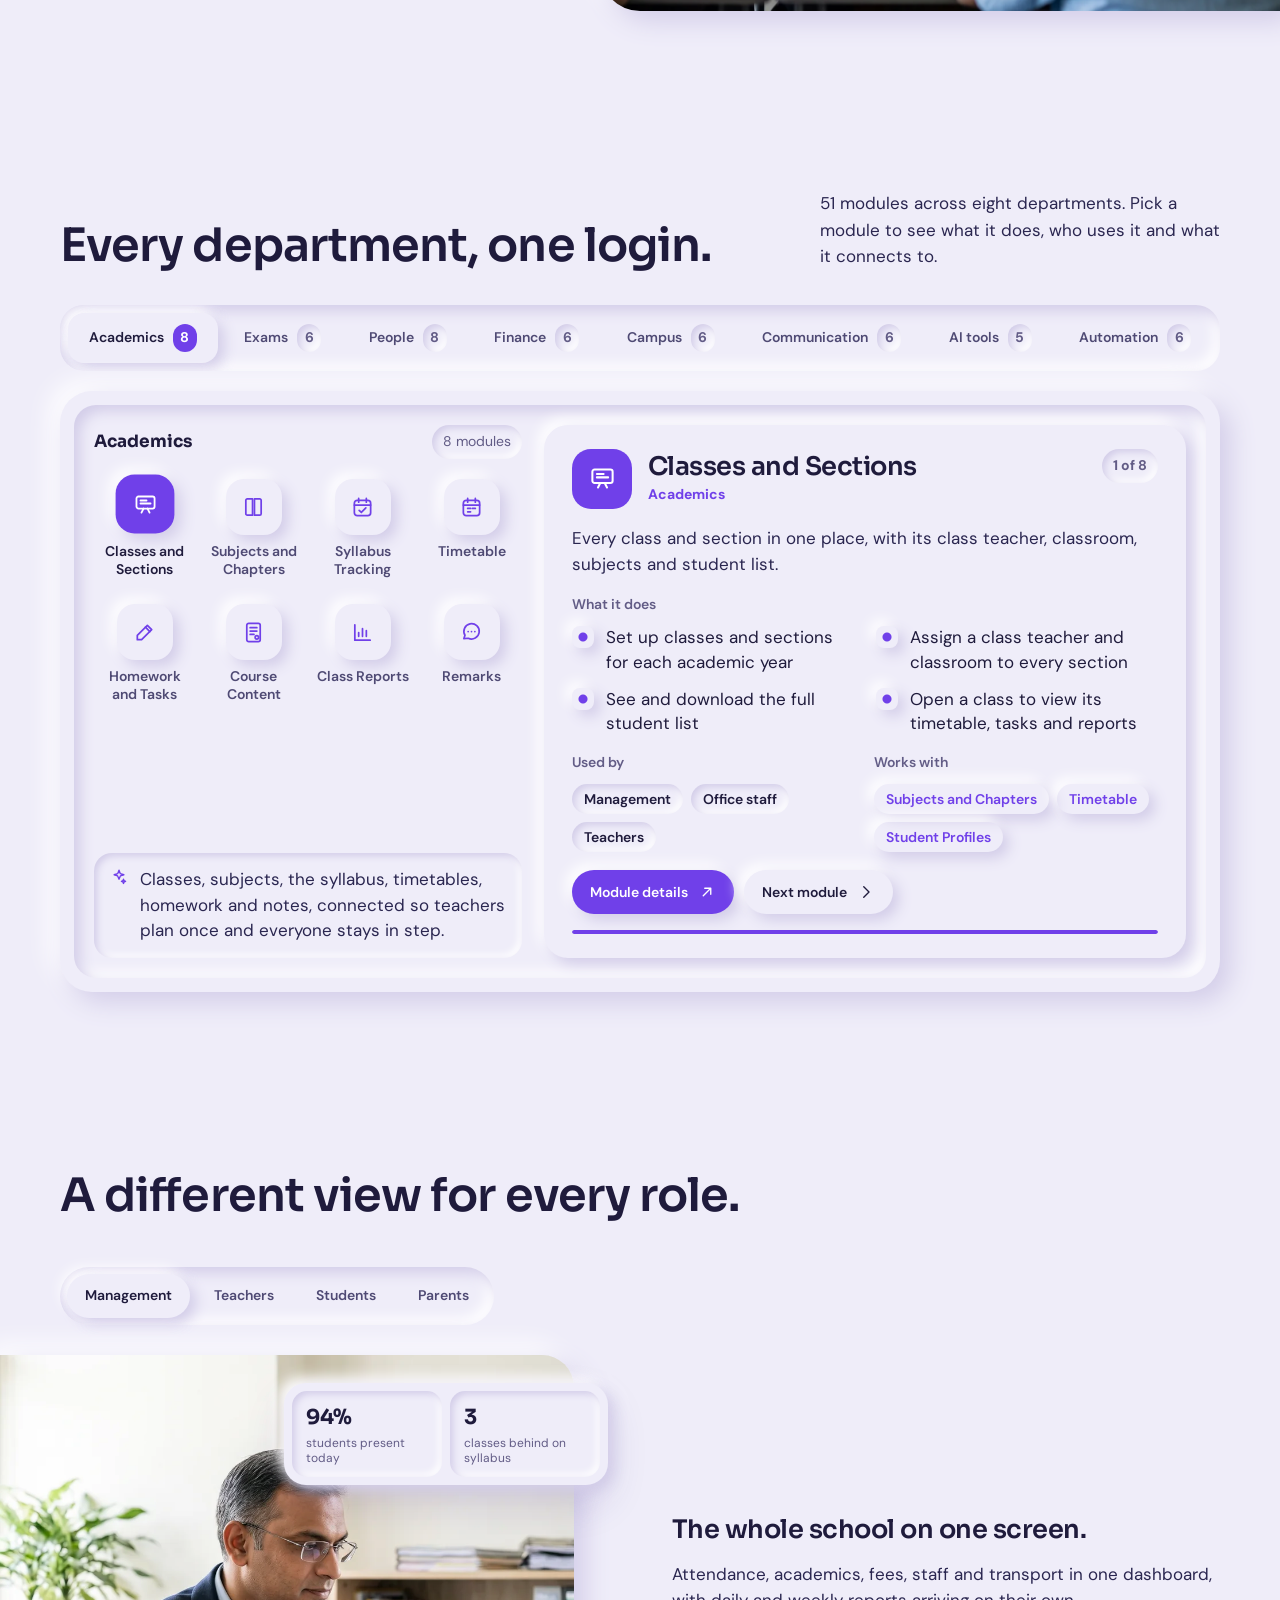
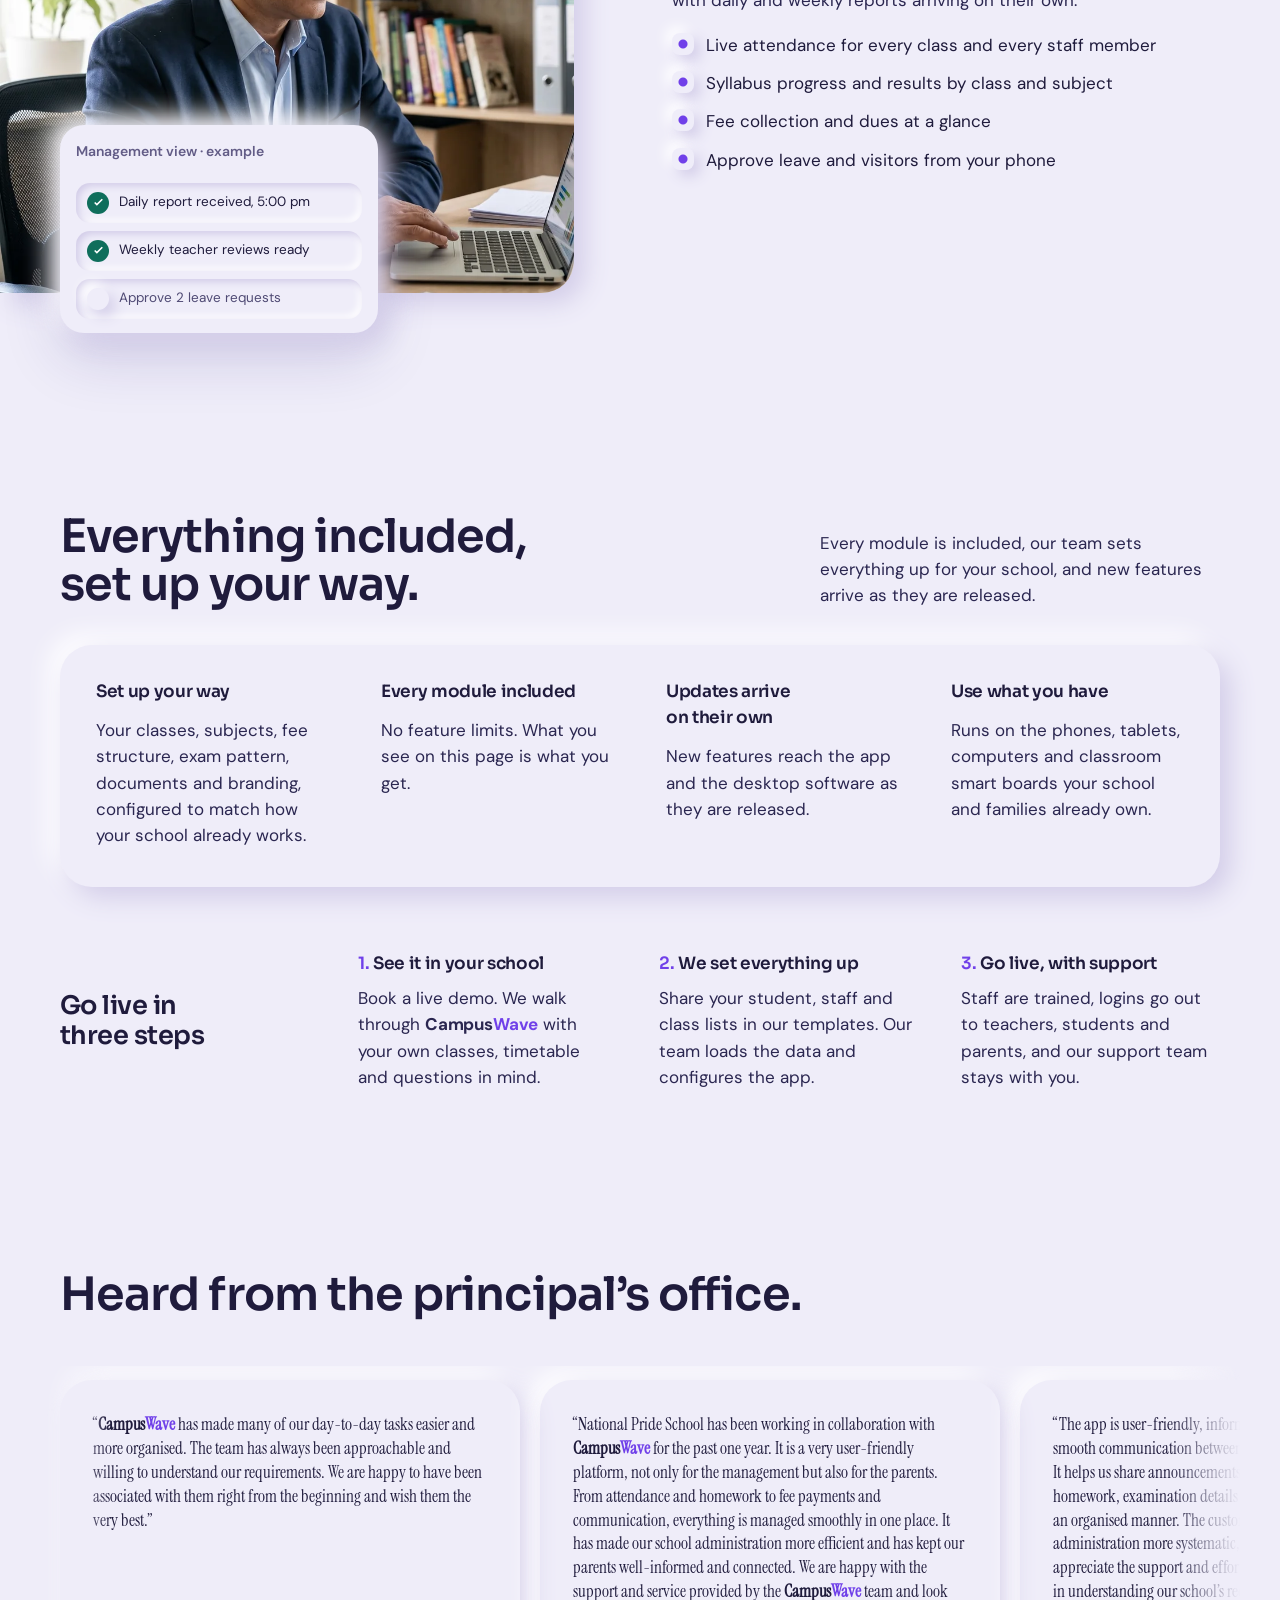
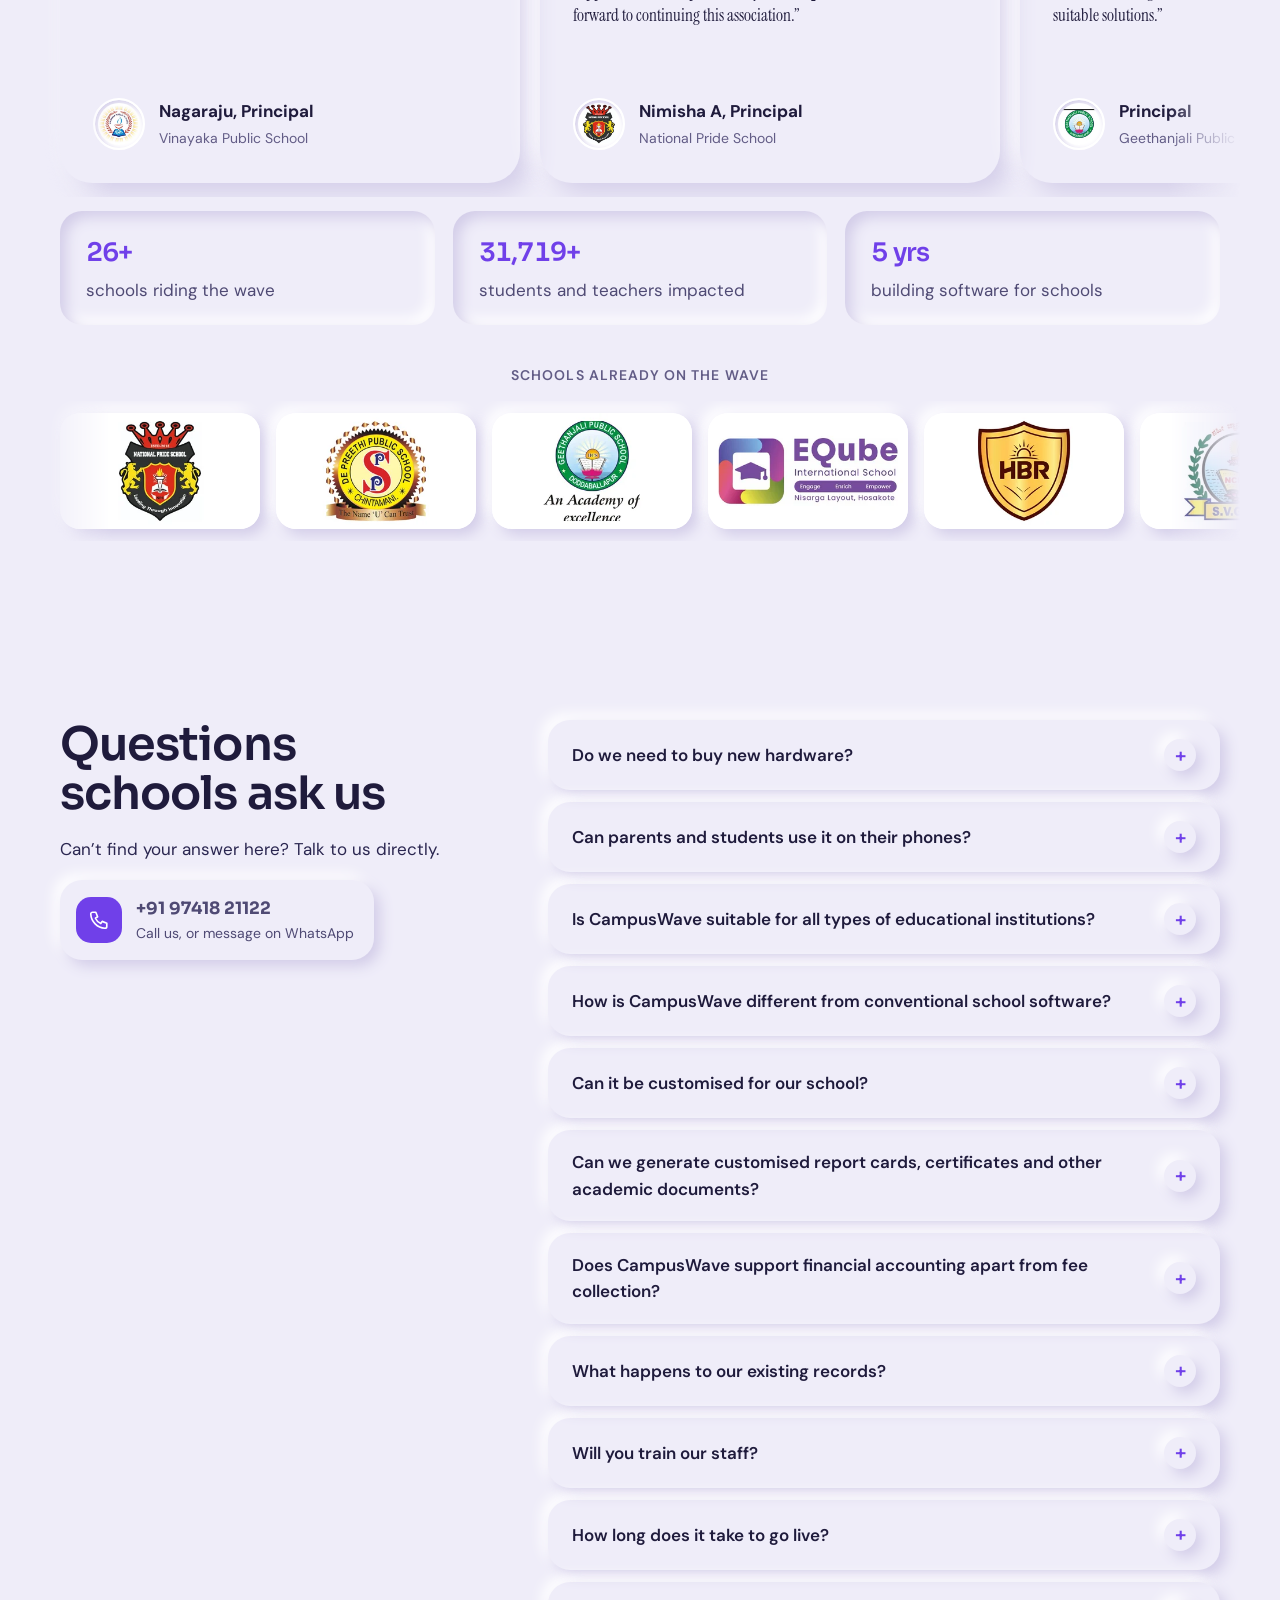
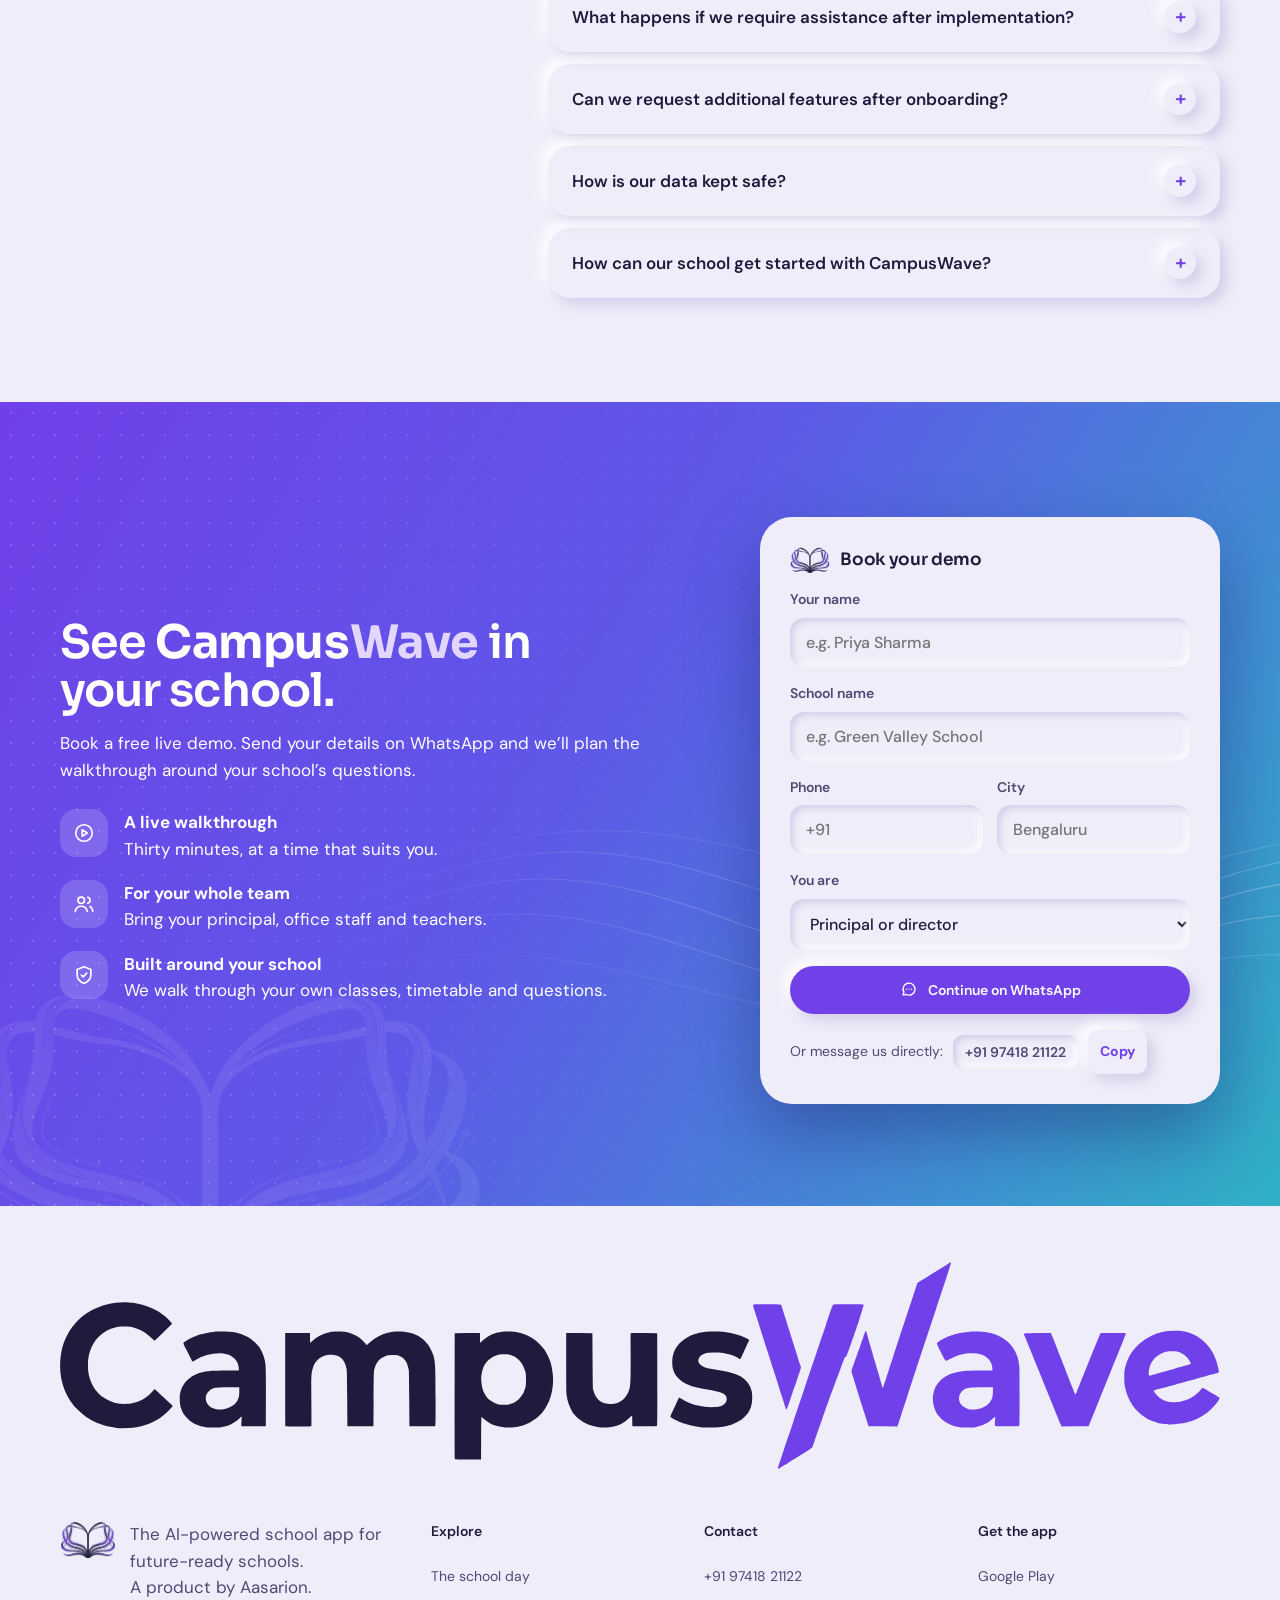
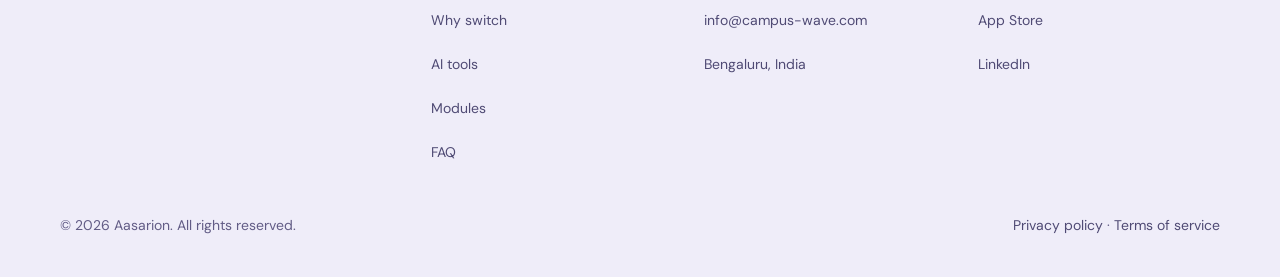
==== commit 470c1986: "Proof: Sunrise International School logo, flat white logo tiles, principal names Co-Authored-By: Cla" ====
--- a/index.html
+++ b/index.html
@@ -557,8 +557,8 @@
 .stat > span{font-size:var(--fs-body); color:var(--muted)}
 .logos-head{margin:40px 0 14px; text-align:center; font-size:var(--fs-sm); font-weight:600; letter-spacing:.08em; text-transform:uppercase; color:var(--faint)}
 .ltrack{display:flex; gap:16px; width:max-content; padding-block:12px; animation:slide 48s linear infinite}
-.ltrack span{width:200px; height:116px; flex:none; border-radius:20px; box-shadow:var(--press-sm); background:#fff; display:grid; place-items:center; padding:10px; overflow:hidden}
-.ltrack img{width:100%; height:100%; object-fit:contain}
+.ltrack span{width:200px; height:116px; flex:none; border-radius:20px; background:#fff; box-shadow:var(--raise-sm); display:block; overflow:hidden}
+.ltrack img{display:block; width:100%; height:100%; object-fit:cover; border-radius:inherit}
 @media (max-width:860px){ .stats{grid-template-columns:1fr; gap:12px} .ltrack span{width:160px; height:96px} .ltrack{animation-duration:36s} .qtrack{animation-duration:48s} }
 
 /* ---------- faq ---------- */
@@ -1232,11 +1232,11 @@
     <div class="qscroll reveal" aria-label="What principals say"><div class="qtrack" id="qtrack">
       <figure class="quote">
         <blockquote>“<span class="cw">Campus<span>Wave</span></span> has made many of our day-to-day tasks easier and more organised. The team has always been approachable and willing to understand our requirements. We are happy to have been associated with them right from the beginning and wish them the very best.”</blockquote>
-        <figcaption class="who"><img class="avatar" src="img/schools/vinayaka-avatar.webp" alt="" width="52" height="52" loading="lazy"><span><b>Principal</b><br><span style="color:var(--faint); font-size:var(--fs-sm)">Vinayaka Public School</span></span></figcaption>
+        <figcaption class="who"><img class="avatar" src="img/schools/vinayaka-avatar.webp" alt="" width="52" height="52" loading="lazy"><span><b>Nagaraju, Principal</b><br><span style="color:var(--faint); font-size:var(--fs-sm)">Vinayaka Public School</span></span></figcaption>
       </figure>
       <figure class="quote">
         <blockquote>“National Pride School has been working in collaboration with <span class="cw">Campus<span>Wave</span></span> for the past one year. It is a very user-friendly platform, not only for the management but also for the parents. From attendance and homework to fee payments and communication, everything is managed smoothly in one place. It has made our school administration more efficient and has kept our parents well-informed and connected. We are happy with the support and service provided by the <span class="cw">Campus<span>Wave</span></span> team and look forward to continuing this association.”</blockquote>
-        <figcaption class="who"><img class="avatar" src="img/schools/national-pride-avatar.webp" alt="" width="52" height="52" loading="lazy"><span><b>Principal</b><br><span style="color:var(--faint); font-size:var(--fs-sm)">National Pride School</span></span></figcaption>
+        <figcaption class="who"><img class="avatar" src="img/schools/national-pride-avatar.webp" alt="" width="52" height="52" loading="lazy"><span><b>Nimisha A, Principal</b><br><span style="color:var(--faint); font-size:var(--fs-sm)">National Pride School</span></span></figcaption>
       </figure>
       <figure class="quote">
         <blockquote>“The app is user-friendly, informative, and helpful in maintaining smooth communication between the school, teachers, and parents. It helps us share announcements, circulars, attendance updates, homework, examination details and students’ academic progress in an organised manner. The customisation has made school administration more systematic, efficient and transparent. We appreciate the support and efforts of the <span class="cw">Campus<span>Wave</span></span> team in understanding our school’s requirements and providing suitable solutions.”</blockquote>
@@ -1253,7 +1253,7 @@
       <div class="stat"><b><span class="num" data-count="5">0</span> yrs</b><span>building software for schools</span></div>
     </div>
     <p class="logos-head reveal">Schools already on the wave</p>
-    <div class="lscroll reveal" aria-label="Client school logos"><div class="ltrack" id="ltrack"><span><img src="img/schools/national-pride.webp" alt="National Pride School" width="360" height="200" loading="lazy"></span><span><img src="img/schools/de-preethi.webp" alt="De Preethi Public School, Chintamani" width="360" height="200" loading="lazy"></span><span><img src="img/schools/geethanjali.webp" alt="Geethanjali Public School, Doddaballapur" width="360" height="200" loading="lazy"></span><span><img src="img/schools/eqube.webp" alt="EQube International School, Hosakote" width="360" height="200" loading="lazy"></span><span><img src="img/schools/hbr.webp" alt="HBR" width="360" height="200" loading="lazy"></span><span><img src="img/schools/ncphs.webp" alt="NCPHS" width="360" height="200" loading="lazy"></span><span><img src="img/schools/school-7.webp" alt="Client school" width="360" height="200" loading="lazy"></span><span><img src="img/schools/vinayaka.webp" alt="Vinayaka Public School" width="360" height="200" loading="lazy"></span><span><img src="img/schools/vr-international.webp" alt="VR International School" width="360" height="200" loading="lazy"></span><span><img src="img/schools/st-marys.webp" alt="St Mary’s School, Hebbagodi" width="360" height="200" loading="lazy"></span></div></div>
+    <div class="lscroll reveal" aria-label="Client school logos"><div class="ltrack" id="ltrack"><span><img src="img/schools/national-pride.webp" alt="National Pride School" width="360" height="200" loading="lazy"></span><span><img src="img/schools/de-preethi.webp" alt="De Preethi Public School, Chintamani" width="360" height="200" loading="lazy"></span><span><img src="img/schools/geethanjali.webp" alt="Geethanjali Public School, Doddaballapur" width="360" height="200" loading="lazy"></span><span><img src="img/schools/eqube.webp" alt="EQube International School, Hosakote" width="360" height="200" loading="lazy"></span><span><img src="img/schools/hbr.webp" alt="HBR" width="360" height="200" loading="lazy"></span><span><img src="img/schools/ncphs.webp" alt="NCPHS" width="360" height="200" loading="lazy"></span><span><img src="img/schools/school-7.webp" alt="Client school" width="360" height="200" loading="lazy"></span><span><img src="img/schools/vinayaka.webp" alt="Vinayaka Public School" width="360" height="200" loading="lazy"></span><span><img src="img/schools/vr-international.webp" alt="VR International School" width="360" height="200" loading="lazy"></span><span><img src="img/schools/st-marys.webp" alt="St Mary’s School, Hebbagodi" width="360" height="200" loading="lazy"></span><span><img src="img/schools/sunrise.webp" alt="Sunrise International School, Gangavara" width="360" height="200" loading="lazy"></span></div></div>
   </div>
 </section>
 
